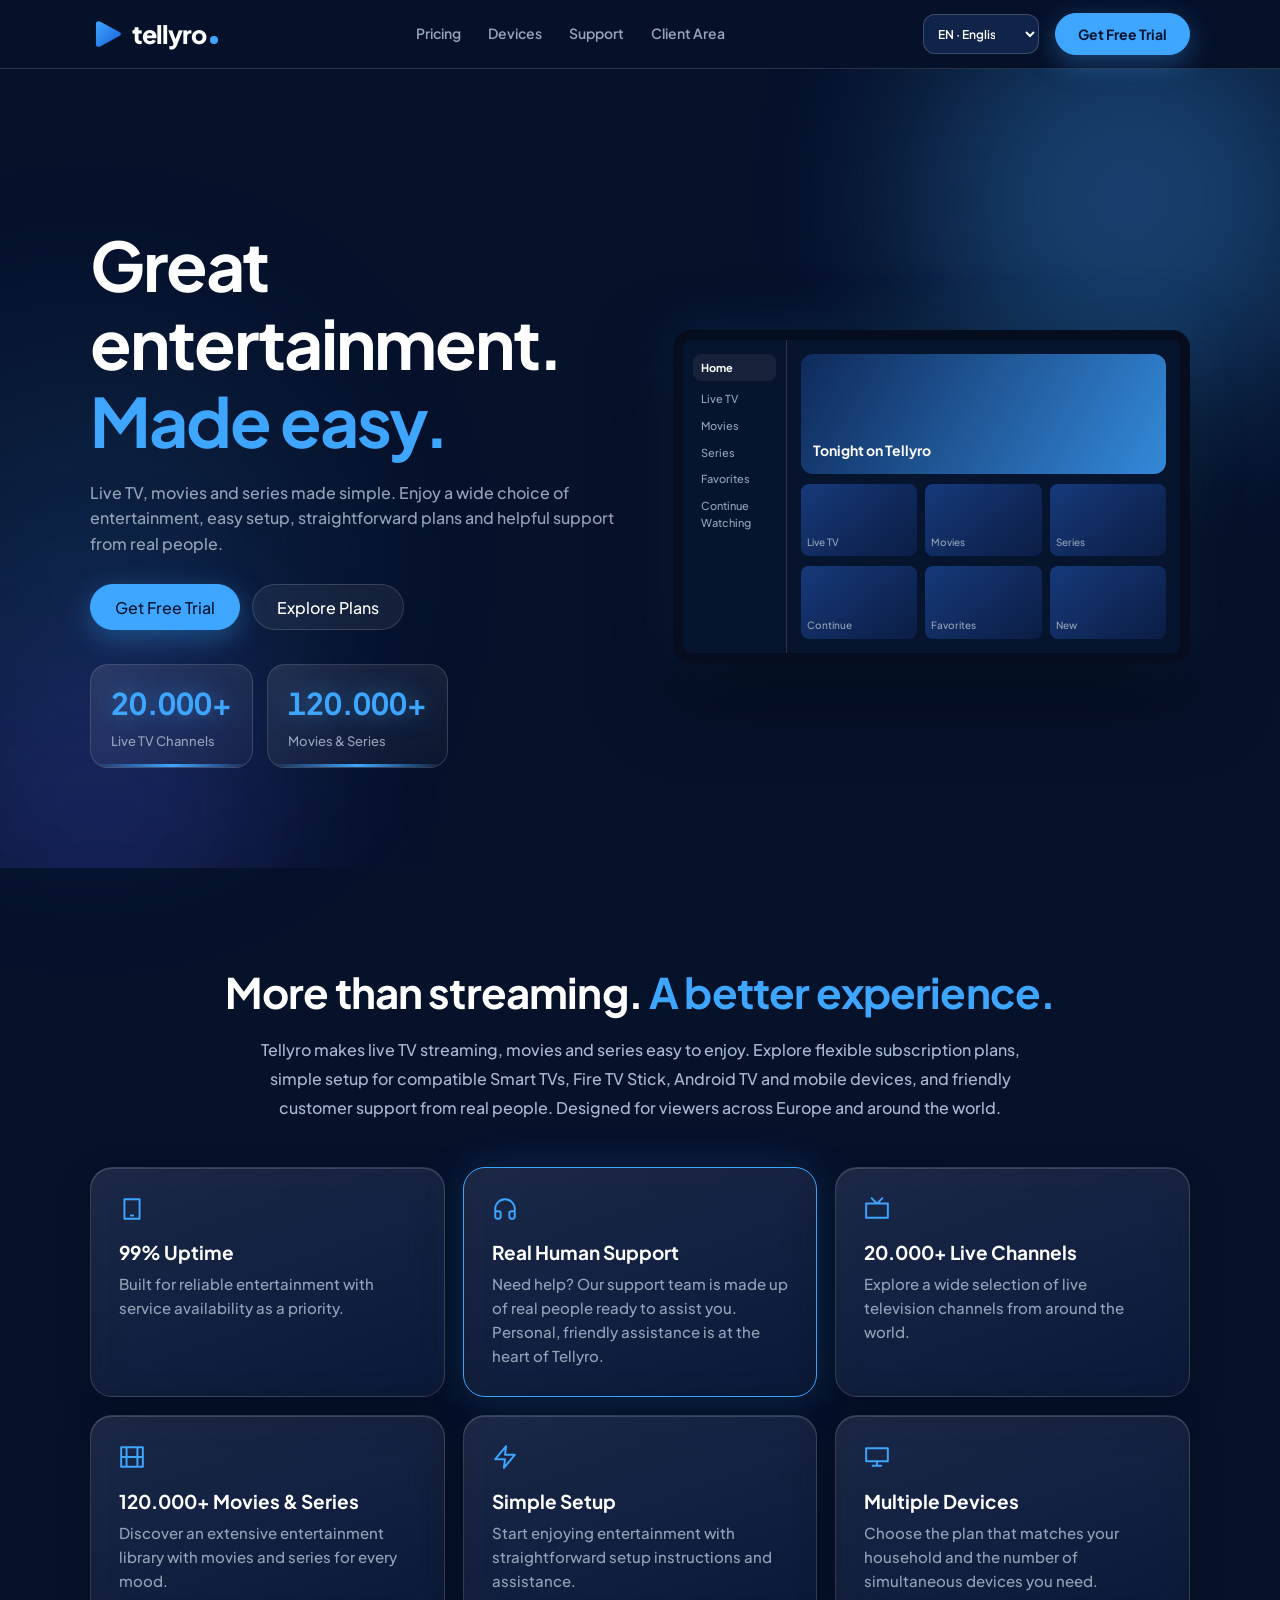
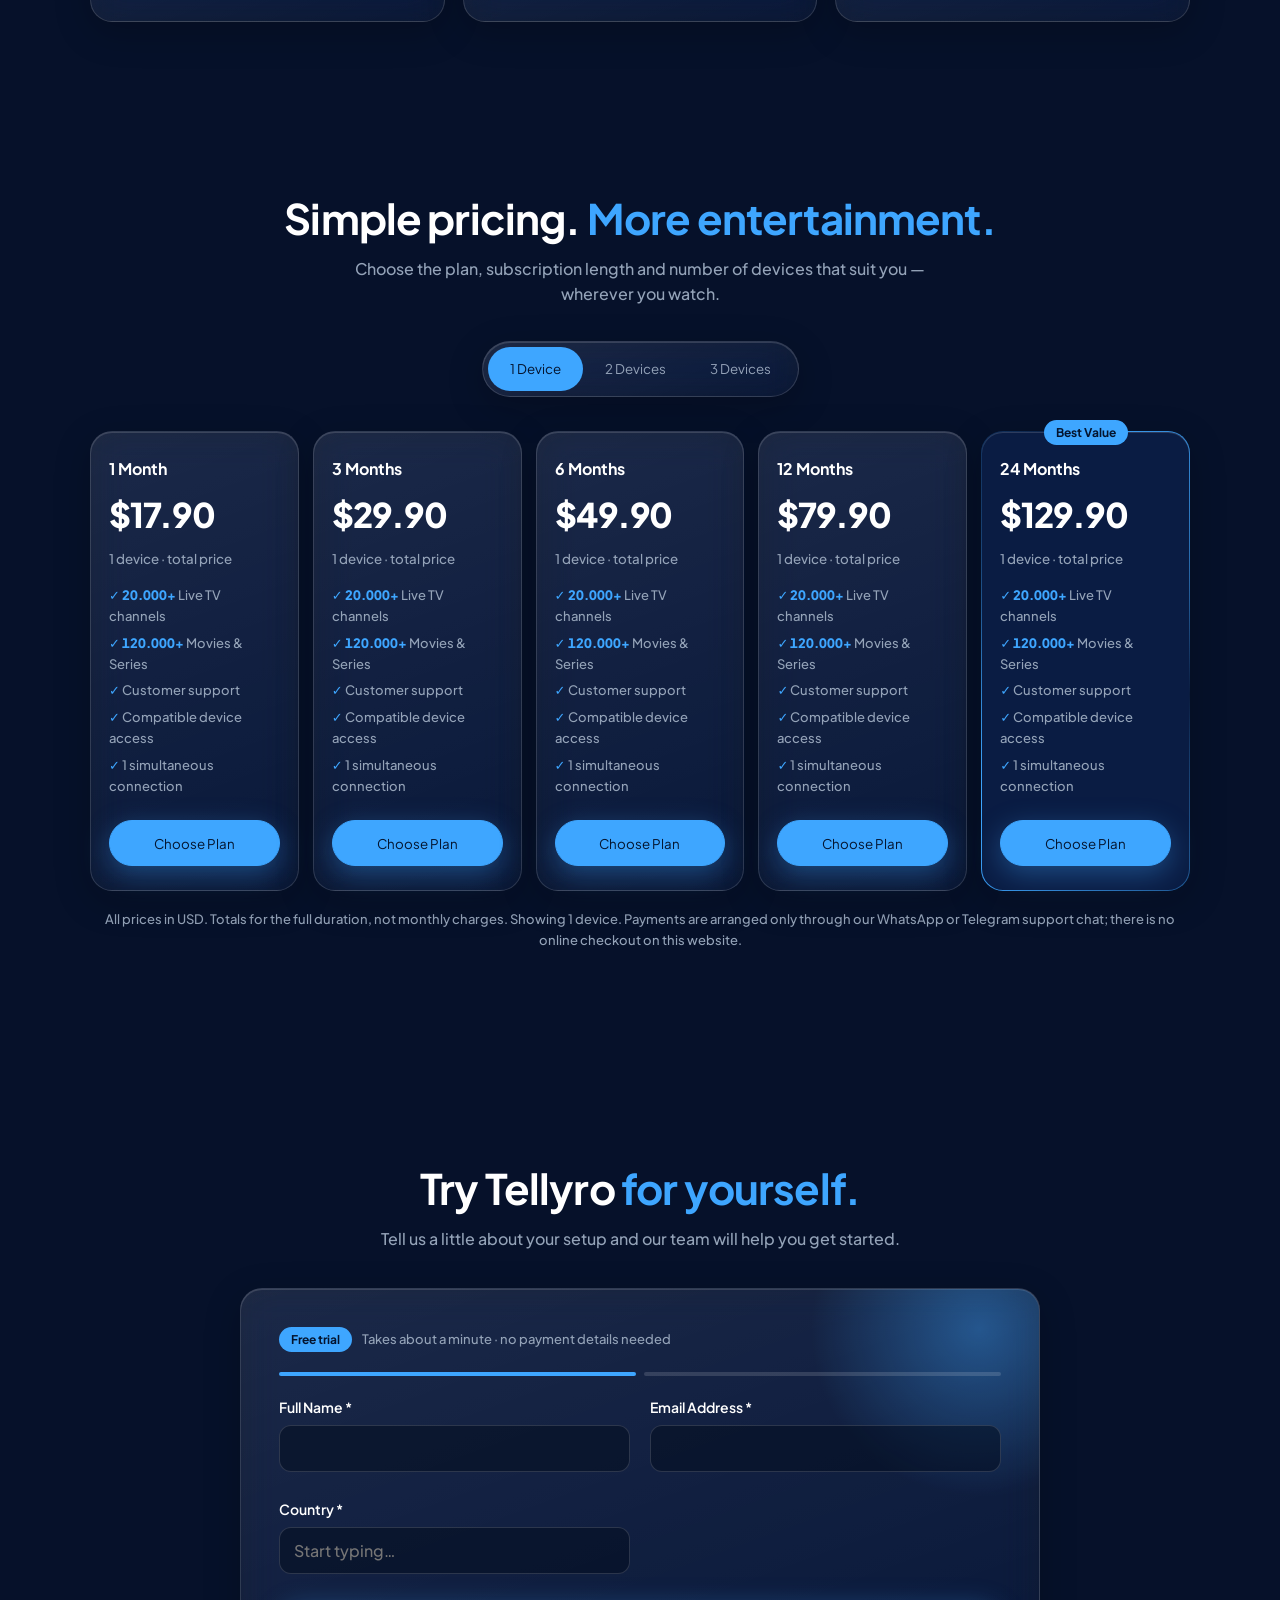
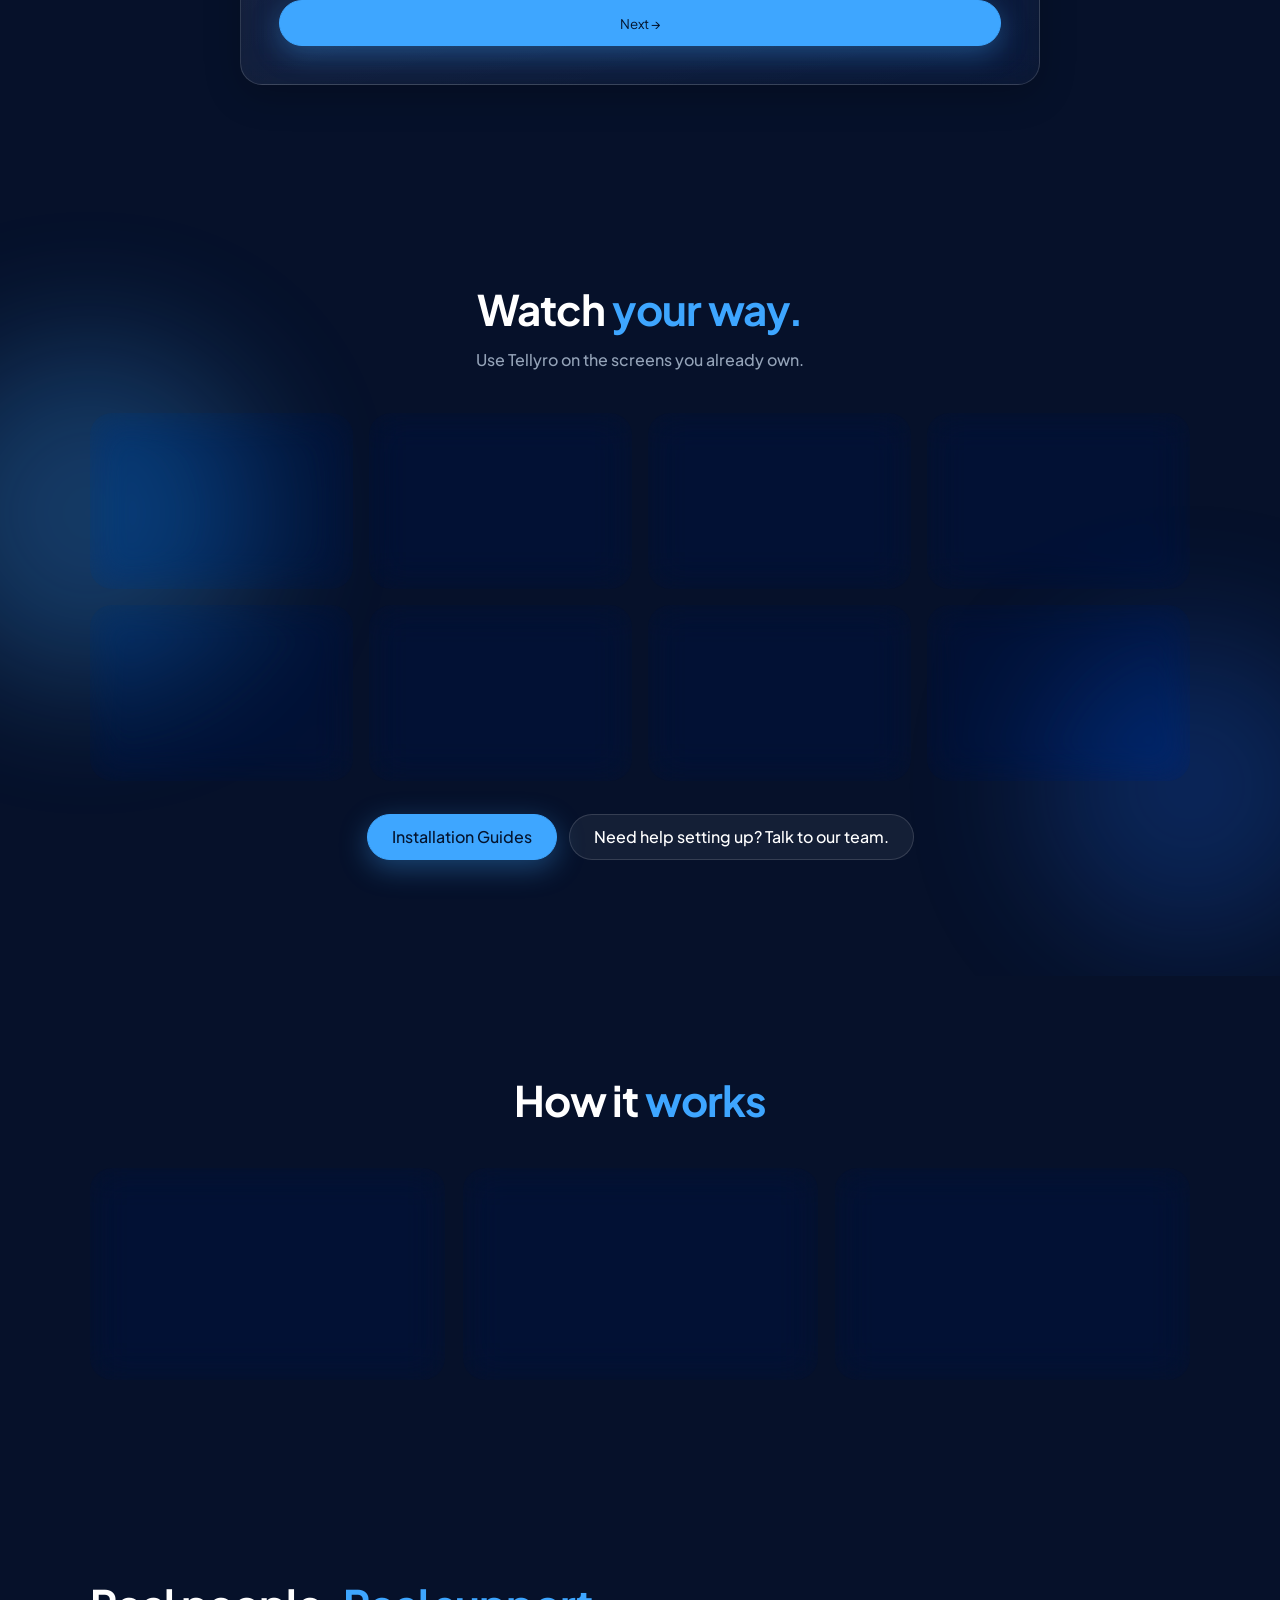
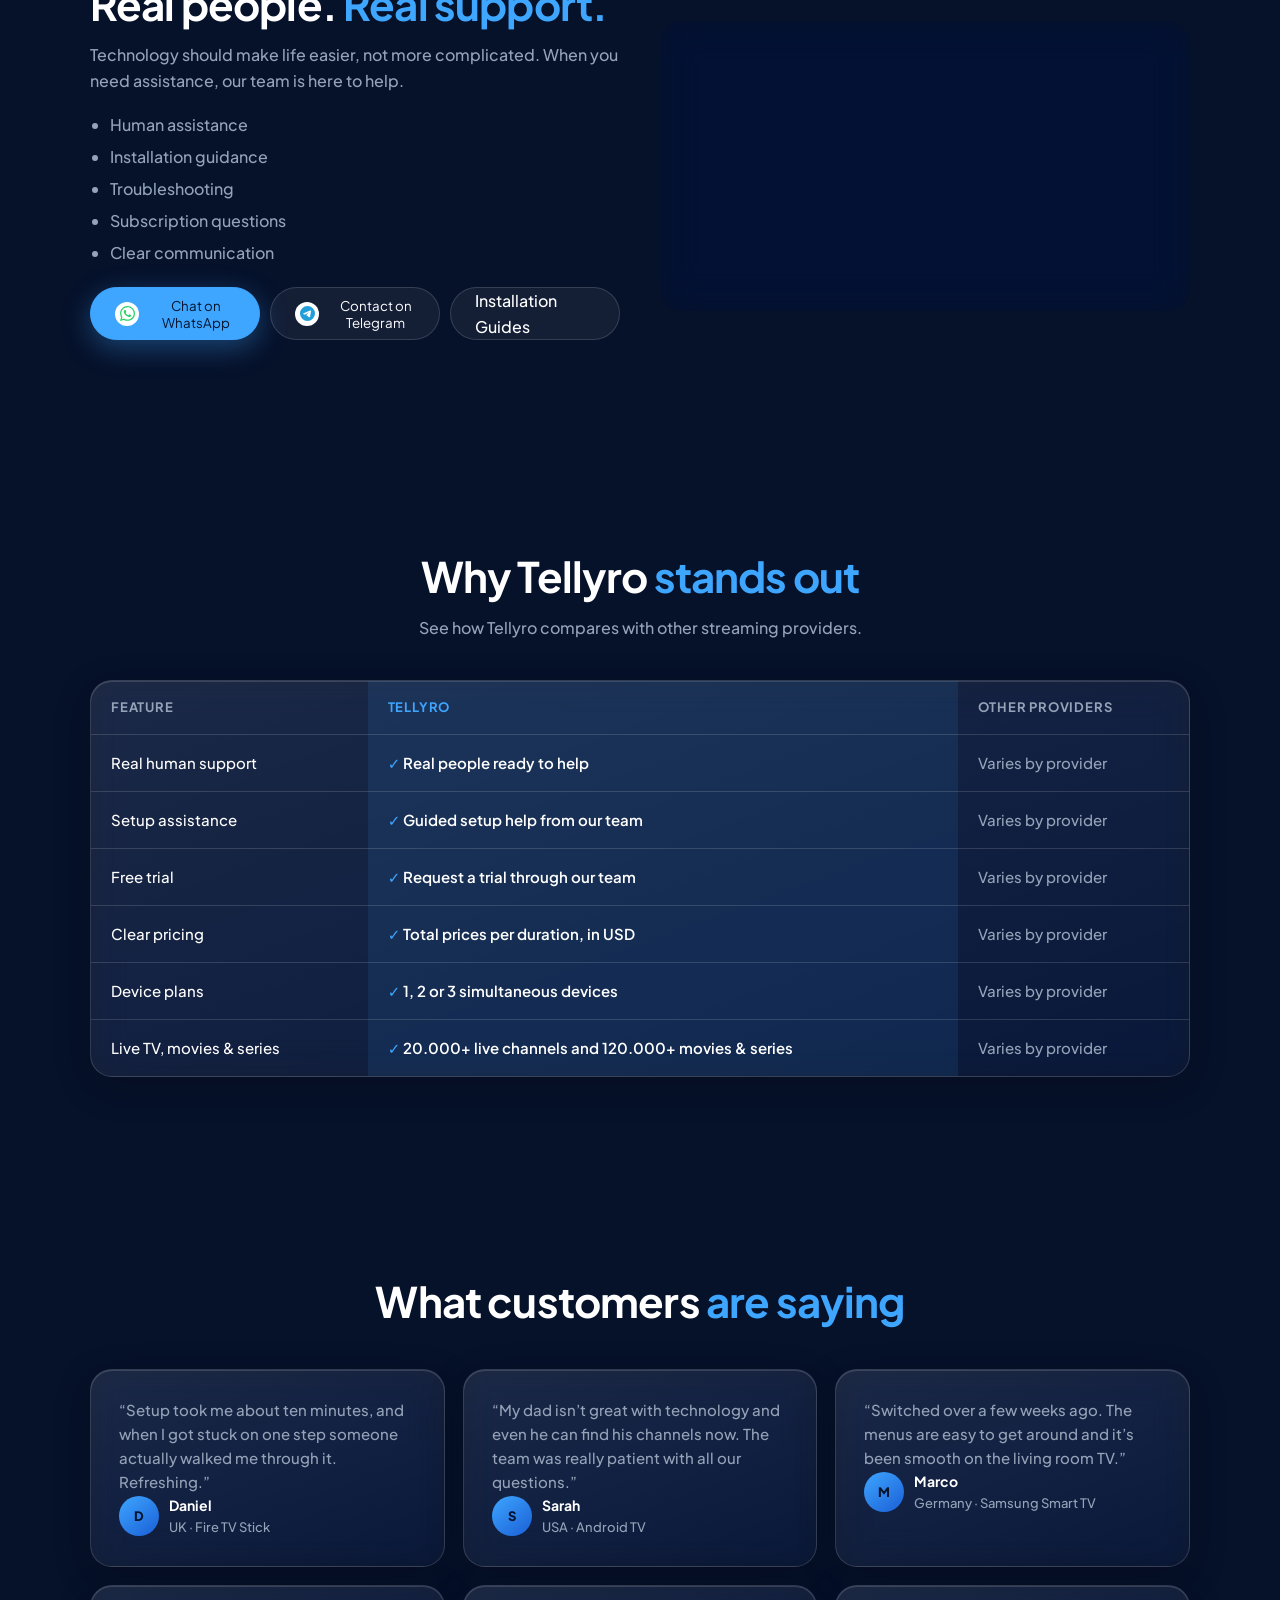
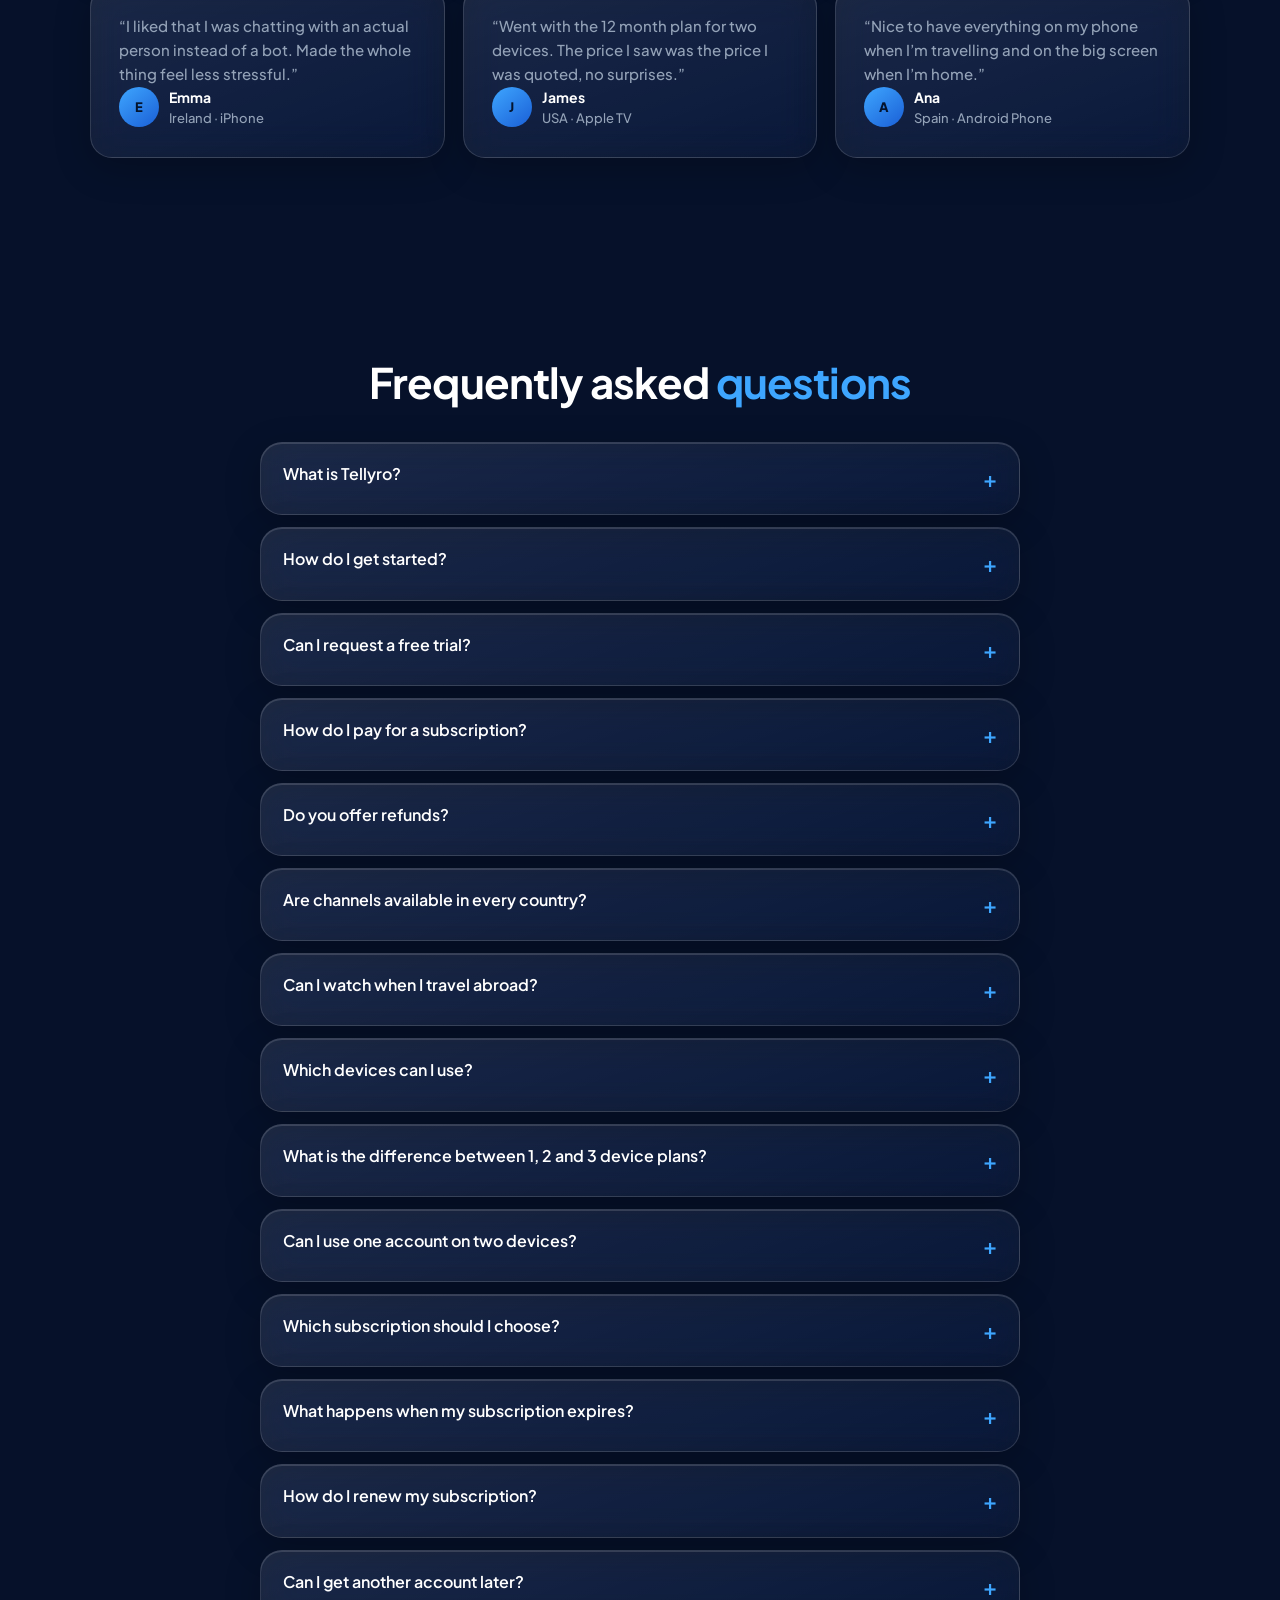
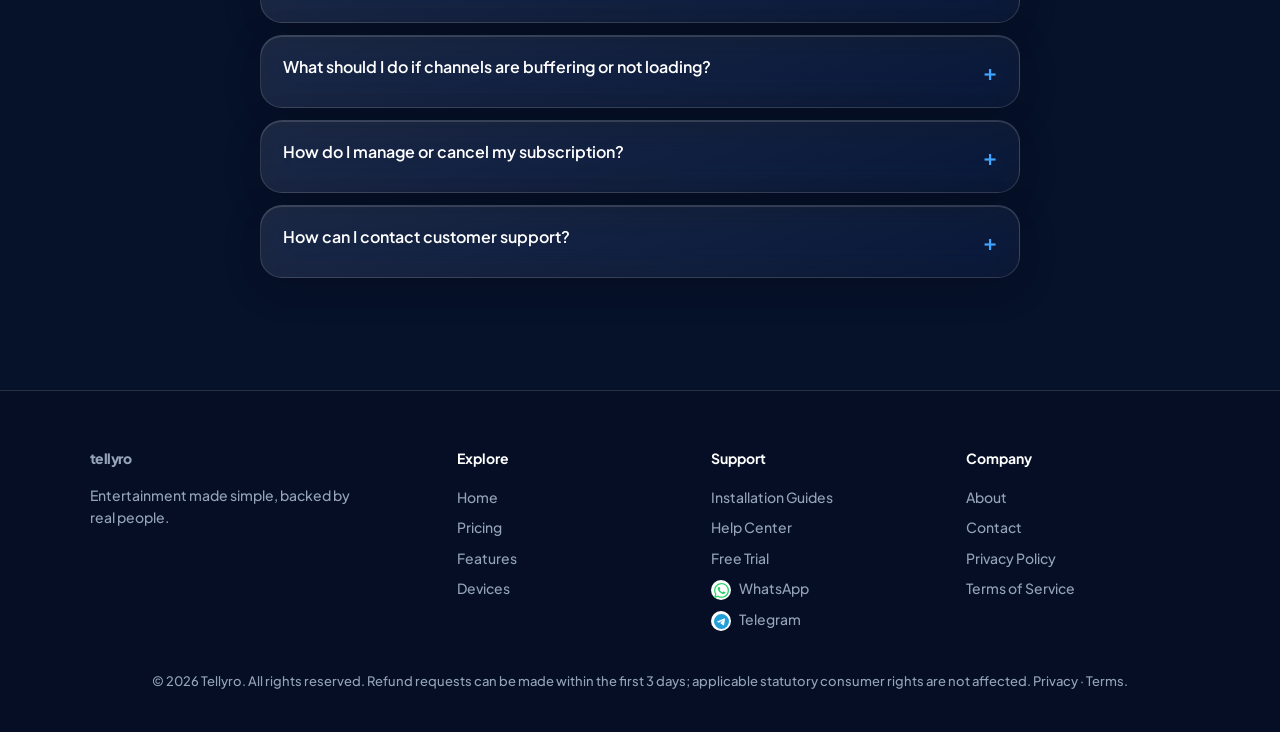
==== index.html @ c0cb8500 "Remove floating 'Need help?' widget Drops help-widget.js/css and their includes from index.html and " ====
<!DOCTYPE html>
<html lang="en">
<head>
<meta charset="utf-8">
<meta name="viewport" content="width=device-width, initial-scale=1, viewport-fit=cover">
<title>Tellyro | Live TV, Movies &amp; Series Made Easy</title>
<meta name="description" content="Discover live TV, movies and series with Tellyro. Easy setup, straightforward plans and friendly human support for viewers in Europe and around the world.">
<meta name="robots" content="index,follow,max-image-preview:large">
<meta name="theme-color" content="#06112A">
<link rel="canonical" href="https://tellyro.com/">
<link rel="alternate" hreflang="en" href="https://tellyro.com/">
<link rel="icon" href="/favicon.svg" type="image/svg+xml">
<meta property="og:type" content="website"><meta property="og:site_name" content="Tellyro"><meta property="og:url" content="https://tellyro.com/">
<meta property="og:title" content="Tellyro | TV made easy.">
<meta property="og:description" content="Discover live TV, movies and series with Tellyro. Easy setup, straightforward plans and friendly human support for viewers in Europe and around the world.">
<meta property="og:image" content="https://tellyro.com/og-image.png"><meta property="og:image:width" content="1200"><meta property="og:image:height" content="630">
<meta name="twitter:card" content="summary_large_image"><meta name="twitter:title" content="Tellyro | TV made easy."><meta name="twitter:description" content="Discover live TV, movies and series with Tellyro. Easy setup, straightforward plans and friendly human support for viewers in Europe and around the world."><meta name="twitter:image" content="https://tellyro.com/og-image.png">
<script type="application/ld+json">[{"@context": "https://schema.org", "@type": "Organization", "name": "Tellyro", "url": "https://tellyro.com/", "slogan": "TV made easy.", "logo": "https://tellyro.com/favicon.svg"}, {"@context": "https://schema.org", "@type": "WebSite", "name": "Tellyro", "url": "https://tellyro.com/", "inLanguage": "en"}, {"@context": "https://schema.org", "@type": "Product", "name": "Tellyro streaming subscription", "description": "Live TV, movies and series streaming with plans for 1, 2 or 3 simultaneous devices.", "brand": {"@type": "Brand", "name": "Tellyro"}, "offers": {"@type": "AggregateOffer", "priceCurrency": "USD", "lowPrice": "17.90", "highPrice": "299.90", "offerCount": 15, "url": "https://tellyro.com/#pricing"}}]</script>
<link rel="preconnect" href="https://fonts.googleapis.com">
<link rel="preconnect" href="https://fonts.gstatic.com" crossorigin>
<link href="https://fonts.googleapis.com/css2?family=Plus+Jakarta+Sans:wght@400;500;600;700;800&display=swap" rel="stylesheet">
<style>
:root{--bg:#06112A;--navy:#0F2A5B;--acc:#3EA6FF;--mut:#94A3B8;--w:#fff;--glass:rgba(255,255,255,.06);--line:rgba(255,255,255,.14);color-scheme:dark;box-sizing:border-box;padding-top:env(safe-area-inset-top,0px);padding-bottom:env(safe-area-inset-bottom,0px)}
*,*:before,*:after{box-sizing:inherit}html{scroll-behavior:smooth;scroll-padding-top:90px}
body{margin:0;background:radial-gradient(900px 500px at 80% -5%,#12346f 0,transparent 60%),var(--bg);color:var(--w);font:500 16px/1.6 'Plus Jakarta Sans',system-ui,sans-serif;overflow-x:hidden}
body:before{content:"";position:fixed;inset:0 0 auto;height:env(safe-area-inset-top,0px);background:var(--bg);z-index:60}
a{color:inherit;text-decoration:none}h1,h2,h3{margin:0;line-height:1.15;font-weight:700}
.wrap{max-width:1140px;margin:auto;padding:0 20px}section{padding:100px 0}
.glass{background:linear-gradient(160deg,rgba(255,255,255,.1),rgba(255,255,255,.03));border:1px solid var(--line);border-radius:22px;box-shadow:0 10px 36px rgba(0,0,0,.22),inset 0 1px 0 rgba(255,255,255,.14);backdrop-filter:blur(18px) saturate(140%);-webkit-backdrop-filter:blur(18px) saturate(140%)}
body:after{content:"";position:fixed;width:420px;height:420px;border-radius:50%;background:#3EA6FF;filter:blur(120px);opacity:.14;left:-120px;top:40%;z-index:-1;pointer-events:none}
.dsec{position:relative;overflow:hidden}.dsec .wrap{position:relative;z-index:1}
.orb{position:absolute;border-radius:50%;filter:blur(70px);opacity:.28;animation:drift 14s ease-in-out infinite alternate}.o1{width:340px;height:340px;background:#3EA6FF;left:-80px;top:20%}.o2{width:300px;height:300px;background:#1a5fd6;right:-60px;bottom:5%;animation-delay:-6s}
@keyframes drift{to{transform:translate(60px,-40px) scale(1.15)}}@keyframes flt{50%{transform:translateY(-8px)}}@keyframes rip{0%{transform:scale(.9);opacity:.7}100%{transform:scale(1.7);opacity:0}}
.dv{padding:26px 18px;text-align:center;transition:border-color .25s,box-shadow .25s}.dv:hover{border-color:var(--acc);box-shadow:0 18px 50px rgba(62,166,255,.3),inset 0 1px 0 rgba(255,255,255,.3)}
.dv h3{font-size:17px;margin:16px 0 6px}.dv p{margin:0;color:var(--mut);font-size:13px}
.dvi{position:relative;width:60px;height:60px;margin:auto;display:grid;place-items:center;border-radius:18px;background:rgba(62,166,255,.16);border:1px solid rgba(62,166,255,.4)}.dvi:before{content:"";position:absolute;inset:0;border-radius:18px;border:1px solid var(--acc);animation:rip 2.8s ease-out infinite;animation-delay:var(--d)}
.dvi svg{width:28px;height:28px;stroke:var(--acc);fill:none;stroke-width:1.8;stroke-linecap:round;stroke-linejoin:round}
.btn{display:inline-flex;align-items:center;justify-content:center;gap:8px;min-height:46px;padding:0 24px;border-radius:999px;border:1px solid var(--line);background:var(--glass);color:#fff;font:600 15px inherit;font-family:inherit;cursor:pointer;transition:transform .2s,box-shadow .2s,background .2s}
.btn:hover{transform:translateY(-2px)}.btn.p{background:var(--acc);border-color:var(--acc);color:#04142e;box-shadow:0 8px 28px rgba(62,166,255,.35)}
.btn[disabled]{opacity:.5;cursor:not-allowed;transform:none}
:focus-visible{outline:2px solid var(--acc);outline-offset:3px}
header{position:sticky;top:env(safe-area-inset-top,0px);z-index:50;background:rgba(6,17,42,.78);backdrop-filter:blur(16px);-webkit-backdrop-filter:blur(16px);border-bottom:1px solid var(--line)}
.nav{display:flex;align-items:center;justify-content:space-between;height:68px;gap:16px}
.logo{display:flex;align-items:center;gap:8px;font-weight:800;font-size:25px;letter-spacing:-.04em}.logo i{width:8px;height:8px;border-radius:50%;background:var(--acc);margin:12px 0 0 -4px}
.links{display:flex;gap:26px;color:var(--mut);font-size:14px}.links a:hover{color:#fff}.cta{display:flex;gap:10px}.cta .btn{min-height:40px;padding:0 18px;font-size:14px}
#burger{display:none;background:none;border:1px solid var(--line);color:#fff;border-radius:12px;width:44px;height:44px;font-size:20px}
#panel{position:fixed;top:0;right:0;bottom:0;width:min(320px,86vw);background:var(--navy);z-index:70;padding:90px 28px;display:flex;flex-direction:column;gap:20px;transform:translateX(100%);transition:transform .3s;font-size:18px;visibility:hidden}
#panel.open{transform:none;visibility:visible}
h1{font-size:clamp(38px,6vw,68px);letter-spacing:-.03em}h1 em,h2 em{font-style:normal;color:var(--acc)}
h2{font-size:clamp(28px,4vw,42px);letter-spacing:-.02em}.sub{color:var(--mut);max-width:620px}.c{text-align:center}.c .sub{margin:14px auto 0}
.hero{display:grid;grid-template-columns:1.05fr 1fr;gap:40px;align-items:center;padding-top:56px}
.stats{display:flex;gap:14px;margin-top:34px;flex-wrap:wrap}.stats>div{padding:14px 20px;border-radius:18px;background:linear-gradient(160deg,rgba(255,255,255,.1),rgba(255,255,255,.03));border:1px solid var(--line);position:relative;overflow:hidden;backdrop-filter:blur(14px);-webkit-backdrop-filter:blur(14px)}.stats>div:after{content:"";position:absolute;left:0;bottom:0;height:3px;width:100%;background:linear-gradient(90deg,transparent,var(--acc),transparent);animation:sh 2.6s ease-in-out infinite}@keyframes sh{0%{transform:translateX(-100%)}100%{transform:translateX(100%)}}.stats b{font-variant-numeric:tabular-nums;text-shadow:0 0 24px rgba(62,166,255,.5)}
.cmp{margin-top:40px;overflow-x:auto}.cmp table{width:100%;border-collapse:collapse;min-width:540px}.cmp th,.cmp td{padding:16px 20px;text-align:left;border-bottom:1px solid var(--line);font-size:15px}.cmp th{font-size:13px;color:var(--mut);text-transform:uppercase;letter-spacing:.06em}.cmp th.us{color:var(--acc)}.cmp .us{background:rgba(62,166,255,.1)}.cmp td.us{font-weight:600}.cmp td.us:before{content:"✓  ";color:var(--acc)}.cmp td:last-child{color:var(--mut)}.cmp tr:last-child td{border-bottom:0}.cmp tbody tr:hover td{background:rgba(255,255,255,.04)}.stats b{display:block;font-size:30px;color:var(--acc)}.stats span{color:var(--mut);font-size:13px}
.tv{border:10px solid #050d1f;border-radius:18px;background:#07142e;box-shadow:0 30px 80px rgba(0,0,0,.5),0 0 60px rgba(62,166,255,.15);overflow:hidden;display:grid;grid-template-columns:104px 1fr;min-height:300px}
.tv aside{padding:14px 10px;font-size:11px;color:var(--mut);display:flex;flex-direction:column;gap:9px;border-right:1px solid var(--line)}.tv aside b{color:#fff;background:var(--glass);padding:5px 8px;border-radius:8px}.tv aside span{padding:0 8px}
.scr{padding:14px;display:grid;gap:10px;align-content:start}.ban{height:120px;border-radius:12px;background:linear-gradient(120deg,#0F2A5B,#3EA6FF 130%);display:flex;align-items:end;padding:12px;font-weight:700;font-size:14px}
.row{display:grid;grid-template-columns:repeat(3,1fr);gap:8px}.row div{aspect-ratio:16/10;border-radius:8px;background:linear-gradient(140deg,#16397a,#0b1d44);font-size:10px;color:var(--mut);padding:6px;display:flex;align-items:end}
.grid{display:grid;grid-template-columns:repeat(3,1fr);gap:18px;margin-top:44px}.card{padding:28px;transition:transform .25s,border-color .25s}.card:hover{transform:translateY(-2px);border-color:rgba(62,166,255,.6)}
.card svg{width:26px;height:26px;stroke:var(--acc);fill:none;stroke-width:1.8;stroke-linecap:round;stroke-linejoin:round;margin-bottom:14px}.card h3{font-size:19px;margin-bottom:8px}.card p{margin:0;color:var(--mut);font-size:15px}
.card.hl{border-color:var(--acc);box-shadow:0 0 40px rgba(62,166,255,.15)}
.seg{display:flex;width:max-content;max-width:100%;margin:34px auto;padding:5px;border-radius:999px}.seg button{border:0;background:none;color:var(--mut);padding:11px 22px;border-radius:999px;font:600 15px inherit;font-family:inherit;cursor:pointer;min-height:44px}.seg button[aria-pressed=true]{background:var(--acc);color:#04142e}
#plans{display:grid;grid-template-columns:repeat(5,1fr);gap:14px;transition:opacity .2s}#plans.f{opacity:0}
.plan{padding:24px 18px;display:flex;flex-direction:column;gap:6px;position:relative;min-height:320px}.plan .d{font-weight:700}.plan .pr{font-size:34px;font-weight:800;letter-spacing:-.03em}.plan small{color:var(--mut)}
.plan ul{list-style:none;margin:10px 0 18px;padding:0;color:var(--mut);font-size:13px;flex:1;display:grid;gap:6px}.plan li:before{content:"✓ ";color:var(--acc)}
.tag{position:absolute;top:-12px;left:50%;transform:translateX(-50%);background:var(--acc);color:#04142e;font-size:12px;font-weight:700;padding:3px 12px;border-radius:999px;white-space:nowrap}
.note{color:var(--mut);font-size:13px;text-align:center;margin-top:18px}
[hidden]{display:none!important}.full{grid-column:1/-1}form{position:relative;overflow:hidden;padding:38px;max-width:800px;margin:36px auto 0;border-radius:28px;background:linear-gradient(160deg,rgba(62,166,255,.16),rgba(255,255,255,.04));box-shadow:0 30px 80px rgba(0,0,0,.35)}form>*{position:relative}.tglow{position:absolute;width:340px;height:340px;right:-110px;top:-130px;background:radial-gradient(circle,rgba(62,166,255,.4),transparent 70%);pointer-events:none}.fgrid{display:grid;grid-template-columns:1fr 1fr;gap:20px}.prog{grid-column:1/-1;display:flex;gap:8px}.prog i{flex:1;height:4px;border-radius:4px;background:rgba(255,255,255,.14);transition:.3s}.prog i.on{background:var(--acc)}.step{grid-column:1/-1}.thead{display:flex;align-items:center;gap:10px;font-size:13px;color:var(--mut)}.thead b{background:var(--acc);color:#04142e;padding:3px 12px;border-radius:999px;font-size:12px}input:focus,select:focus,textarea:focus{border-color:var(--acc);box-shadow:0 0 0 3px rgba(62,166,255,.22);outline:0}.chk label:has(input:checked){background:rgba(62,166,255,.22);border-color:var(--acc)}#res h3{font-size:26px;margin-bottom:6px}#res .btn.back{margin-top:16px}#res{animation:pop .3s}.quote{font-size:15px;color:#dbe7fb;margin:0 0 18px}.who{display:flex;align-items:center;gap:10px;font-size:13px;color:var(--mut)}.who b{display:block;color:#fff;font-size:14px}.av{width:40px;height:40px;border-radius:50%;background:linear-gradient(140deg,var(--acc),#1a5fd6);display:grid;place-items:center;color:#04142e;font-weight:800}.fld{display:grid;gap:6px}.fld.full{grid-column:1/-1}
label,legend{font-size:14px;font-weight:600}input,select,textarea{width:100%;min-height:46px;padding:10px 14px;border-radius:12px;border:1px solid var(--line);background:rgba(5,13,31,.55);color:#fff;font:inherit}
.err{color:#ffb4b4;font-size:13px;min-height:0}fieldset{border:0;padding:0;margin:0}.chk{display:flex;gap:10px;flex-wrap:wrap;margin-top:6px}.chk label{display:flex;align-items:center;gap:8px;border:1px solid var(--line);border-radius:999px;padding:8px 14px;font-weight:500;cursor:pointer}.chk input{width:auto;min-height:0}
.dev{display:grid;grid-template-columns:repeat(4,1fr);gap:16px;margin-top:40px}.steps{counter-reset:s}.steps .card:before{counter-increment:s;content:counter(s);display:grid;place-items:center;width:38px;height:38px;border-radius:50%;background:var(--acc);color:#04142e;font-weight:800;margin-bottom:14px}
.sup{display:grid;grid-template-columns:1fr 1fr;gap:40px;align-items:center}.chat{padding:22px;display:grid;gap:12px}.b{padding:12px 16px;border-radius:16px;max-width:85%;font-size:14px}.b.u{background:rgba(255,255,255,.1);border-bottom-left-radius:4px}.b.s{background:var(--acc);color:#04142e;margin-left:auto;border-bottom-right-radius:4px;font-weight:600}
.sup ul{color:var(--mut);padding-left:20px;line-height:2}
details{padding:0 22px;margin-bottom:12px}summary{padding:18px 0;font-weight:600;cursor:pointer;list-style:none;display:flex;justify-content:space-between;gap:12px}summary:after{content:"+";color:var(--acc);font-size:22px}details[open] summary:after{content:"–"}details p{color:var(--mut);margin:0 0 18px}
footer{border-top:1px solid var(--line);padding:56px 0 40px;background:rgba(5,13,31,.5)}.fg{display:grid;grid-template-columns:1.5fr 1fr 1fr 1fr;gap:30px}.fg h4{margin:0 0 12px;font-size:14px}.fg a{display:block;color:var(--mut);font-size:14px;padding:4px 0}.fg a:hover{color:#fff}.fg p{color:var(--mut);font-size:14px;max-width:260px}
.bot{margin-top:36px;color:var(--mut);font-size:13px;text-align:center}
#mod{position:fixed;inset:0;z-index:80;background:rgba(3,10,26,.7);backdrop-filter:blur(6px);display:none;align-items:center;justify-content:center;padding:20px}#mod.open{display:flex}
.box{background:#0a1838;border:1px solid var(--line);border-radius:24px;padding:28px;width:min(560px,100%);max-height:90vh;overflow:auto;animation:pop .25s}.box h3{font-size:24px;margin-bottom:12px}.box pre{white-space:pre-wrap;word-break:break-word;font:inherit;font-size:14px;background:rgba(0,0,0,.3);border:1px solid var(--line);border-radius:14px;padding:16px;user-select:text;margin:0 0 16px;max-height:260px;overflow:auto}
.acts{display:flex;gap:10px;flex-wrap:wrap}.acts .btn{flex:1 1 150px}.hint{color:var(--mut);font-size:13px;margin:12px 0 0}
@keyframes pop{from{opacity:0;transform:translateY(12px) scale(.98)}}
.rv{opacity:0;transform:translateY(18px);transition:opacity .6s,transform .6s}.rv.in{opacity:1;transform:none}
@media(max-width:960px){.links,.cta .btn:not(.p){display:none}#burger{display:block}.hero,.sup{grid-template-columns:1fr}.grid{grid-template-columns:1fr 1fr}#plans{grid-template-columns:1fr 1fr}.dev{grid-template-columns:1fr 1fr}.fg{grid-template-columns:1fr 1fr}}
@media(max-width:600px){section{padding:56px 0}.grid,#plans,.fg{grid-template-columns:1fr}form{padding:24px}.fgrid{grid-template-columns:1fr}input,select,textarea{font-size:16px;min-height:52px}.chk label{padding:12px 16px;min-height:46px}.thead{font-size:12px}.btn{min-height:52px}
.cmp{overflow:visible}.cmp table{min-width:0}.cmp thead{display:none}.cmp tr,.cmp td{display:block}.cmp tr{padding:16px 18px;border-bottom:1px solid var(--line)}.cmp tr:last-child{border-bottom:0}.cmp td{border:0;padding:4px 0}.cmp td:first-child{font-weight:700;font-size:16px;margin-bottom:6px}.cmp td:nth-child(2),.cmp td:nth-child(3){background:none;padding:6px 0}.cmp td.us:nth-child(2):before{content:"Tellyro";display:block;font-size:11px;letter-spacing:.08em;text-transform:uppercase;color:var(--acc);font-weight:700}.cmp td:nth-child(3):before{content:"Other providers";display:block;font-size:11px;letter-spacing:.08em;text-transform:uppercase;color:var(--mut);font-weight:700}.cta{display:none}.seg button{padding:11px 14px}.tv{grid-template-columns:78px 1fr}.plan{min-height:0}
}
@media(prefers-reduced-motion:reduce){*{animation:none!important;transition:none!important;scroll-behavior:auto!important}.rv{opacity:1;transform:none}}
.bi{display:inline-grid;place-items:center;width:24px;height:24px;border-radius:50%;background:#fff;margin-right:9px;flex:none;vertical-align:middle}.bi svg{width:15px;height:15px}.fg a .bi{width:20px;height:20px;margin-right:8px}

/* Language switcher and clean, inclusive navigation */
/* Compact navigation: prioritize the four essential destinations plus one CTA. */
.nav .links{flex:1;justify-content:center;align-items:center;gap:clamp(16px,2.1vw,34px);min-width:0}
.nav .links a{white-space:nowrap;line-height:1.25;font-size:14px;font-weight:600;transition:color .2s}
.nav .links a:hover,.nav .links a:focus-visible{color:#fff}
.nav .language-control{margin-left:0}
.nav .cta{flex:0 0 auto}
.nav .cta .btn{white-space:nowrap;min-height:42px;padding:0 22px;font-weight:700}
@media(min-width:961px) and (max-width:1250px){.nav .links{gap:18px}.nav .links a{font-size:13px}}
@media(max-width:960px){.nav .language-control{margin-left:auto}}
@media(max-width:600px){.nav .cta{display:none}}

.sr-only{position:absolute;width:1px;height:1px;overflow:hidden;clip:rect(0,0,0,0);white-space:nowrap}
.language-control{margin-left:auto;flex:0 0 auto}
.language-control select{width:auto;max-width:116px;min-height:40px;padding:8px 27px 8px 10px;border:1px solid rgba(255,255,255,.19);border-radius:12px;background:#102348;color:#fff;font:600 12px/1.2 'Plus Jakarta Sans',system-ui,sans-serif;cursor:pointer}
.language-control select:focus-visible{outline:2px solid var(--acc);outline-offset:2px}


@media(max-width:530px){.nav{gap:10px}.logo{font-size:22px}.language-control select{max-width:104px}}

/* SEO copy sits directly under the feature heading — regular text, no card or glass effect. */
#why{padding-bottom:72px}
.c .why-seo{max-width:800px;margin:20px auto 0;color:#a9b9d2;font-size:16px;font-weight:500;line-height:1.8;text-wrap:pretty}
@media(max-width:600px){#why{padding-bottom:56px}.c .why-seo{font-size:15px;line-height:1.8}}

/* Phone hero metrics: always a compact, equal-width horizontal pair. */
@media(max-width:600px){
  .hero .stats{display:grid;grid-template-columns:repeat(2,minmax(0,1fr));gap:10px;align-items:stretch;margin-top:28px}
  .hero .stats>div{min-width:0;padding:13px 12px;border-radius:16px}
  .hero .stats b{font-size:clamp(19px,5.5vw,26px);letter-spacing:-.045em;white-space:nowrap;line-height:1.25}
  .hero .stats span{display:block;margin-top:6px;font-size:clamp(10px,2.8vw,12px);line-height:1.45}
}
/* Counts inside pricing features */
.plan li strong{color:var(--acc);font-weight:800;font-variant-numeric:tabular-nums}
</style>
<style id="fx">
@property --a{syntax:"<angle>";initial-value:0deg;inherits:false}
@media (prefers-reduced-motion:no-preference){
#prog{position:fixed;top:env(safe-area-inset-top,0px);left:0;height:3px;width:100%;transform-origin:0 50%;transform:scaleX(0);background:linear-gradient(90deg,#3EA6FF,#9bd4ff);z-index:65;pointer-events:none}
#home{position:relative;overflow:hidden}#home .wrap{position:relative;z-index:1}
.aur{position:absolute;border-radius:50%;filter:blur(90px);pointer-events:none;z-index:0}.a1{width:420px;height:420px;background:#3EA6FF;opacity:.32;top:-80px;right:-60px;animation:ad 16s ease-in-out infinite alternate}.a2{width:360px;height:360px;background:#5b5bff;opacity:.2;bottom:-120px;left:-80px;animation:ad 20s ease-in-out infinite alternate-reverse}
@keyframes ad{to{transform:translate(70px,50px) scale(1.2)}}
.w-i{display:inline-block;opacity:0;transform:translateY(.6em);animation:wi .8s cubic-bezier(.2,.7,.2,1) forwards;animation-delay:calc(var(--i)*70ms)}@keyframes wi{to{opacity:1;transform:none}}
.tv{position:relative;animation:fl 7s ease-in-out infinite;transition:transform .15s}@keyframes fl{50%{translate:0 -10px}}
.tv:after{content:"";position:absolute;inset:0;pointer-events:none;background:linear-gradient(115deg,transparent 40%,rgba(255,255,255,.12) 50%,transparent 60%);transform:translateX(-120%);animation:sw 6s ease-in-out infinite}@keyframes sw{60%,100%{transform:translateX(120%)}}
.fxs{position:relative}.fxs:after{content:"";position:absolute;inset:0;border-radius:inherit;pointer-events:none;background:radial-gradient(260px circle at var(--mx,50%) var(--my,50%),rgba(62,166,255,.2),transparent 60%);opacity:0;transition:opacity .3s}.fxs:hover:after{opacity:1}
.plan.hl{border-color:transparent;background:linear-gradient(#0a1c43,#0a1c43) padding-box,conic-gradient(from var(--a),#3EA6FF,#0A1B3D 30%,#3EA6FF 60%,#0A1B3D) border-box;animation:rot 6s linear infinite}@keyframes rot{to{--a:360deg}}
.btn.p{position:relative;overflow:hidden}.btn.p:after{content:"";position:absolute;top:0;bottom:0;width:40%;left:-60%;background:linear-gradient(100deg,transparent,rgba(255,255,255,.45),transparent);transform:skewX(-20deg);transition:left .6s}.btn.p:hover:after{left:130%}
}
</style>
</head>
<body>
<script>
/* ============ CENTRAL CONFIG — edit before launch ============ */
const CFG={
 whatsapp:"https://wa.me/message/KH6DHKLQHRNPO1", // WhatsApp message link (can’t prefill text, so the message is copied first)
 telegram:"https://t.me/tellyrosupport",
 promo:{on:true,pct:10,delay:6000}, // new-customer welcome popup
 /* Comparison table — competitor column is deliberately neutral. Only add specific competitor claims you can prove. */
 compare:[["Real human support","Real people ready to help","Varies by provider"],["Setup assistance","Guided setup help from our team","Varies by provider"],["Free trial","Request a trial through our team","Varies by provider"],["Clear pricing","Total prices per duration, in USD","Varies by provider"],["Device plans","1, 2 or 3 simultaneous devices","Varies by provider"],["Live TV, movies & series","20.000+ live channels and 120.000+ movies & series","Varies by provider"]],
 /* SAMPLE TEXT — replace with genuine customer reviews (with permission) before launch */
 reviews:[["Daniel","UK · Fire TV Stick","Setup took me about ten minutes, and when I got stuck on one step someone actually walked me through it. Refreshing."],["Sarah","USA · Android TV","My dad isn’t great with technology and even he can find his channels now. The team was really patient with all our questions."],["Marco","Germany · Samsung Smart TV","Switched over a few weeks ago. The menus are easy to get around and it’s been smooth on the living room TV."],["Emma","Ireland · iPhone","I liked that I was chatting with an actual person instead of a bot. Made the whole thing feel less stressful."],["James","USA · Apple TV","Went with the 12 month plan for two devices. The price I saw was the price I was quoted, no surprises."],["Ana","Spain · Android Phone","Nice to have everything on my phone when I’m travelling and on the big screen when I’m home."]],
 email:"",               // official support email
 claims:{channels:"20.000+",library:"120.000+",uptime:"99%"}, // owner-supplied: VERIFY before publishing
 devices:[["Smart TVs","Samsung, LG and other smart TVs.","t"],["Fire TV","Fire TV Stick and Fire TV devices.","s"],["Android TV / Google TV","Built-in Android and Google TV.","t"],["Android Boxes","Streaming boxes running Android.","b"],["Smartphones","iPhone and Android phones.","p"],["Tablets","iPad and Android tablets.","a"],["Windows & Mac","Laptops and desktop computers.","l"],["Apple TV","Apple TV set-top boxes.","m"]], // [name, description, icon] — confirm real app support
 prices:{1:{1:17.90,3:29.90,6:49.90,12:79.90,24:129.90},2:{1:34.90,3:55.90,6:79.90,12:129.90,24:229.90},3:{1:49.90,3:79.90,6:109.90,12:179.90,24:299.90}}
};
</script>
<header><div class="wrap nav">
<a class="logo" href="#home" aria-label="Tellyro home"><svg width="34" height="34" viewBox="0 0 40 40" aria-hidden="true"><defs><linearGradient id="g" x1="0" y1="0" x2="1" y2="1"><stop stop-color="#3EA6FF"/><stop offset="1" stop-color="#1a5fd6"/></linearGradient></defs><path d="M10 5q-3 0-3 3v24q0 3 3 3 1 0 3-1l22-12q3-2 0-4L13 6q-2-1-3-1z" fill="url(#g)"/></svg>tellyro<i></i></a>
<nav class="links" aria-label="Main"><a href="#pricing">Pricing</a><a href="#devices">Devices</a><a href="#support">Support</a><a href="client.html">Client Area</a></nav>
<div class="language-control"><label for="site-lang" class="sr-only">Website language</label><select id="site-lang" aria-label="Website language"><option value="en">EN · English</option><option value="de">DE · Deutsch</option><option value="tr">TR · Türkçe</option><option value="fr">FR · Français</option><option value="es">ES · Español</option><option value="it">IT · Italiano</option></select></div><div class="cta"><a class="btn p" href="#trial">Get Free Trial</a></div>
<button id="burger" aria-label="Open menu" aria-expanded="false" aria-controls="panel">☰</button>
</div></header>
<nav id="panel" aria-label="Mobile"><a href="#pricing">Pricing</a><a href="#devices">Devices</a><a href="#faq">FAQ</a><a href="#support">Support</a><a href="client.html">Client Area / Login</a><a class="btn p" href="#trial">Get Free Trial</a></nav>

<main>
<section id="home"><div class="wrap hero">
<div class="rv"><h1>Great entertainment. <em>Made easy.</em></h1>
<p class="sub" style="margin-top:20px">Live TV, movies and series made simple. Enjoy a wide choice of entertainment, easy setup, straightforward plans and helpful support from real people.</p>
<div style="display:flex;gap:12px;flex-wrap:wrap;margin-top:28px"><a class="btn p" href="#trial">Get Free Trial</a><a class="btn" href="#pricing">Explore Plans</a></div>
<div class="stats"><div><b data-c="channels"></b><span>Live TV Channels</span></div><div><b data-c="library"></b><span>Movies &amp; Series</span></div></div></div>
<div class="tv rv" aria-hidden="true"><aside><b>Home</b><span>Live TV</span><span>Movies</span><span>Series</span><span>Favorites</span><span>Continue Watching</span></aside>
<div class="scr"><div class="ban">Tonight on Tellyro</div><div class="row"><div>Live TV</div><div>Movies</div><div>Series</div></div><div class="row"><div>Continue</div><div>Favorites</div><div>New</div></div></div></div>
</div></section>

<section id="why"><div class="wrap"><div class="c rv"><h2>More than streaming. <em>A better experience.</em></h2><p class="sub why-seo">Tellyro makes live TV streaming, movies and series easy to enjoy. Explore flexible subscription plans, simple setup for compatible Smart TVs, Fire TV Stick, Android TV and mobile devices, and friendly customer support from real people. Designed for viewers across Europe and around the world.</p></div><div class="grid" id="feat"></div></div></section>



<section id="pricing"><div class="wrap"><div class="c rv"><h2>Simple pricing. <em>More entertainment.</em></h2><p class="sub">Choose the plan, subscription length and number of devices that suit you — wherever you watch.</p></div>
<div class="seg glass" role="group" aria-label="Number of devices" id="seg"></div>
<div id="plans" aria-live="polite"></div>
<p class="note">All prices in USD. Totals for the full duration, not monthly charges. <span id="dnote"></span> Payments are arranged only through our WhatsApp or Telegram support chat; there is no online checkout on this website.</p></div></section>

<section id="trial"><div class="wrap"><div class="c rv"><h2>Try Tellyro <em>for yourself.</em></h2><p class="sub">Tell us a little about your setup and our team will help you get started.</p></div>
<form class="glass" id="tf" novalidate><div class="tglow"></div><div id="fields" class="fgrid"><div class="full thead"><b>Free trial</b> Takes about a minute · no payment details needed</div>
<div class="prog" aria-hidden="true"><i class="on"></i><i></i></div><div class="step fgrid" data-s="1"><div class="fld"><label for="n">Full Name *</label><input id="n" autocomplete="name" maxlength="80"><div class="err" id="e-n"></div></div>
<div class="fld"><label for="em">Email Address *</label><input id="em" type="email" autocomplete="email" maxlength="120"><div class="err" id="e-em"></div></div>
<div class="fld"><label for="co">Country *</label><input id="co" list="cl" autocomplete="off" placeholder="Start typing…"><datalist id="cl"></datalist><div class="err" id="e-co"></div></div>

<div class="full"><button class="btn p" type="button" id="nx" style="width:100%">Next →</button></div></div><div class="step fgrid" data-s="2" hidden><div class="fld"><label for="dv">Device Type *</label><select id="dv"><option value="">Select a device</option></select><div class="err" id="e-dv"></div></div>
<fieldset class="fld full"><legend>Preferred Channel Countries *</legend><div class="chk" id="ch"></div><div class="err" id="e-ch"></div></fieldset>
<fieldset class="fld full"><legend>Have you used IPTV before?</legend><div class="chk" id="ip"></div></fieldset>
<div class="fld full"><label for="ms">Additional Message (optional)</label><textarea id="ms" rows="3" maxlength="500"></textarea></div>
<div class="full"><div id="trial-turnstile" hidden aria-label="Security verification"></div><div id="trial-server-error" role="status" class="hint" aria-live="polite"></div></div><div class="full"><div style="display:flex;gap:10px"><button type="button" class="btn" id="bk2" aria-label="Back">←</button><button class="btn p" type="submit" style="flex:1">Send Trial Request</button></div><p class="hint" id="trial-submit-hint" style="text-align:center">No payment details needed. Your request is saved automatically when secure registration is connected.</p><p class="hint" style="text-align:center;margin:8px 0 0">How we use your details: <a href="privacy.html" style="color:#8dcaff;text-decoration:underline;text-underline-offset:3px">Privacy Policy</a> · <a href="terms.html" style="color:#8dcaff;text-decoration:underline;text-underline-offset:3px">Terms of Service</a></p></div>
</div></div><div id="res" hidden></div></form></div></section>

<section id="devices" class="dsec"><span class="orb o1"></span><span class="orb o2"></span><div class="wrap"><div class="c rv"><h2>Watch <em>your way.</em></h2><p class="sub">Use Tellyro on the screens you already own.</p></div><div class="dev" id="dg"></div>
<p class="c" style="margin-top:32px;display:flex;justify-content:center;align-items:center;gap:12px;flex-wrap:wrap"><a class="btn p" href="installation.html">Installation Guides</a><a class="btn" href="#support">Need help setting up? Talk to our team.</a></p></div></section>

<section><div class="wrap"><div class="c rv"><h2>How it <em>works</em></h2></div><div class="grid steps">
<div class="card glass"><h3>Choose Your Plan</h3><p>Select a subscription duration and number of devices.</p></div>
<div class="card glass"><h3>Get Started</h3><p>Contact the team or request a trial to receive setup assistance.</p></div>
<div class="card glass"><h3>Enjoy Entertainment</h3><p>Start watching the available live channels, movies and series on supported devices.</p></div></div></div></section>

<section id="support"><div class="wrap sup"><div class="rv"><h2>Real people. <em>Real support.</em></h2><p class="sub" style="margin:14px 0">Technology should make life easier, not more complicated. When you need assistance, our team is here to help.</p>
<ul><li>Human assistance</li><li>Installation guidance</li><li>Troubleshooting</li><li>Subscription questions</li><li>Clear communication</li></ul>
<div class="acts" style="margin-top:18px"><button class="btn p" data-ct="wa">Chat on WhatsApp</button><button class="btn" data-ct="tg">Contact on Telegram</button><a class="btn" href="installation.html">Installation Guides</a></div><p class="hint" id="cnote"></p></div>
<div class="chat glass rv" aria-hidden="true"><div class="b u">Hi, I can’t get the app working on my TV.</div><div class="b s">No problem — let’s sort it out together. Which TV do you have?</div><div class="b u">A Samsung Smart TV.</div><div class="b s">Great, I’ll walk you through it step by step.</div></div></div></section>

<section id="compare"><div class="wrap"><div class="c rv"><h2>Why Tellyro <em>stands out</em></h2><p class="sub">See how Tellyro compares with other streaming providers.</p></div><div class="cmp glass rv"><table id="ct"><thead><tr><th>Feature</th><th class="us">Tellyro</th><th>Other providers</th></tr></thead><tbody></tbody></table></div></div></section>

<section id="reviews"><div class="wrap"><div class="c rv"><h2>What customers <em>are saying</em></h2></div><div class="grid" id="rvg"></div></div></section>

<section id="faq"><div class="wrap" style="max-width:800px"><div class="c rv"><h2>Frequently asked <em>questions</em></h2></div><div style="margin-top:36px" id="fq"></div></div></section>
<noscript><section><div class="wrap"><h2>Tellyro pricing (USD, total per plan)</h2><h3>1 device</h3><ul><li>1 month: $17.90</li><li>3 months: $29.90</li><li>6 months: $49.90</li><li>12 months: $79.90</li><li>24 months: $129.90</li></ul><h3>2 devices</h3><ul><li>1 month: $34.90</li><li>3 months: $55.90</li><li>6 months: $79.90</li><li>12 months: $129.90</li><li>24 months: $229.90</li></ul><h3>3 devices</h3><ul><li>1 month: $49.90</li><li>3 months: $79.90</li><li>6 months: $109.90</li><li>12 months: $179.90</li><li>24 months: $299.90</li></ul><h2>Frequently asked questions</h2><h3>What is Tellyro?</h3><p>Tellyro is a streaming subscription service with live TV channels, movies and series in one place. Our team helps customers choose a plan, set up a compatible player and get assistance if they have trouble watching.</p><h3>How do I get started?</h3><p>Choose the subscription length and number of devices you need, or request a free trial first. Then contact our support team via WhatsApp or Telegram. A real team member will confirm the next steps, help you set up your device and provide your account details once your plan is ready.</p><h3>Can I request a free trial?</h3><p>Yes. Complete the trial form with your contact email, device and viewing preferences, then submit it. When automatic registration is connected, your request is saved and a confirmation email is queued. Otherwise, the website helps you send your request through WhatsApp or Telegram support. The Client Area is coming soon; meanwhile our support team can provide updates on your request. No payment is needed to request a trial.</p><h3>How do I pay for a subscription?</h3><p>All subscription payments are arranged directly through our support chat on WhatsApp or Telegram. This website does not collect card details or process checkout payments. Select a plan, send your request to the team and a support representative will explain the available payment options and confirm your activation.</p><h3>Do you offer refunds?</h3><p>Yes. You can request a refund within the first 3 days of your subscription. Contact our support team in chat during that period and share the email or account details used for your order so we can review and handle the request. Requests made after the first 3 days fall outside our voluntary refund window, but this does not limit any mandatory consumer rights that apply in your location.</p><h3>Are channels available in every country?</h3><p>Yes. Our channel lineup is offered to customers regardless of which country they are in, so you do not need to live in the USA, UK or a specific European country to request those channel categories. You only need a compatible device and a reliable internet connection. Individual channels and their schedules may occasionally change.</p><h3>Can I watch when I travel abroad?</h3><p>You can use your account while travelling, provided your internet connection and device are compatible. The country where you are staying does not determine which channel categories you can request. Remember that each account allows only one device to stream at a time.</p><h3>Which devices can I use?</h3><p>Tellyro can be set up on many popular streaming devices, including Amazon Fire TV Stick, Android TV and Android boxes, Samsung and LG Smart TVs, iPhone and iPad, and Windows computers. The installation method depends on your device: for example, TiviMate is an option on compatible Fire TV and Android TV devices, BOB Player on supported Smart TVs, and Smarters Player Lite on iOS. If you are unsure, ask support before subscribing.</p><h3>What is the difference between 1, 2 and 3 device plans?</h3><p>The number of devices indicates how many separate simultaneous connections are included in your plan. Each streaming account works on one device at a time. If you choose a 2-device or 3-device package, our team can provide the corresponding separate accounts so each screen has its own login.</p><h3>Can I use one account on two devices?</h3><p>Only one device can stream on an individual account at a time. If you want to change devices, fully close the player on the first device and allow it to disconnect before signing in on the next. To watch on more than one screen at the same time, contact support to add another account or choose a multi-device plan.</p><h3>Which subscription should I choose?</h3><p>If you only watch on one screen at a time, start with a 1-device plan. For two or three screens streaming simultaneously, select the matching device package. You can choose a shorter term to get started, or a longer term for a lower effective monthly price. Our support team can help you compare options before you pay.</p><h3>What happens when my subscription expires?</h3><p>Your streaming access ends when the subscription reaches its expiration date unless it has been renewed. Our support team can check your expiration date while the Client Area is being prepared. Contact support before or after the expiry date to arrange a renewal and continue using the service.</p><h3>How do I renew my subscription?</h3><p>Message our support team directly to renew the account you want to extend. Include your account username or the email associated with the subscription. A team member will confirm the renewal period and arrange payment in support chat; no payment is taken through the website.</p><h3>Can I get another account later?</h3><p>Yes. You can request an additional account when you want to watch on another screen simultaneously. Contact the support team via WhatsApp or Telegram to request an additional account. They will explain the available plan options and arrange any applicable payment through chat.</p><h3>What should I do if channels are buffering or not loading?</h3><p>First, check your internet connection and restart your streaming app or device. If the issue continues, note which channel or movie is affected, the app you use and any error message shown. Send those details to our support team so they can help you troubleshoot the problem.</p><h3>How do I manage or cancel my subscription?</h3><p>Contact our support team through WhatsApp or Telegram and explain what you would like to change. We can assist with account questions, renewal decisions and cancellation requests. For our voluntary 3-day refund policy, contact us within the first 3 days. Your statutory consumer rights remain unaffected.</p><h3>How can I contact customer support?</h3><p>Use the WhatsApp or Telegram buttons in the Support section of the website. Our team can assist with installation, account access, device changes, renewals, payment arrangements and technical questions. For the quickest help, include your registered email or account username and a short description of the issue.</p><p>JavaScript is needed for the trial form. Contact us via <a href="https://wa.me/message/KH6DHKLQHRNPO1">WhatsApp</a> or <a href="https://t.me/tellyrosupport">Telegram</a>.</p></div></section></noscript>
</main>

<footer><div class="wrap"><div class="fg"><div><a class="logo" href="#home" style="padding:0">tellyro<i></i></a><p>Entertainment made simple, backed by real people.</p></div>
<div><h4>Explore</h4><a href="#home">Home</a><a href="#pricing">Pricing</a><a href="#why">Features</a><a href="#devices">Devices</a></div>
<div><h4>Support</h4><a href="installation.html">Installation Guides</a><a href="#faq">Help Center</a><a href="#trial">Free Trial</a><a href="#support" data-ct="wa">WhatsApp</a><a href="#support" data-ct="tg">Telegram</a></div>
<div><h4>Company</h4><a href="#home">About</a><a href="#support">Contact</a><a href="privacy.html">Privacy Policy</a><a href="terms.html">Terms of Service</a></div></div>
<div class="bot">© 2026 Tellyro. All rights reserved. Refund requests can be made within the first 3 days; applicable statutory consumer rights are not affected. <a href="privacy.html">Privacy</a> · <a href="terms.html">Terms</a>.</div></div></footer>

<div id="mod" role="dialog" aria-modal="true" aria-labelledby="mt"><div class="box"><h3 id="mt"></h3><div id="mb"></div></div></div>

<script src="assets/config.js"></script>
<script>
const $=s=>document.querySelector(s),el=(t,c,x)=>{const e=document.createElement(t);if(c)e.className=c;if(x!=null)e.textContent=x;return e};
const ic={a:"M22 12h-4l-3 9L9 3l-3 9H2",h:"M3 14h3a2 2 0 0 1 2 2v3a2 2 0 0 1-2 2H5a2 2 0 0 1-2-2v-7a9 9 0 0 1 18 0v7a2 2 0 0 1-2 2h-1a2 2 0 0 1-2-2v-3a2 2 0 0 1 2-2h3",t:"M2 7h20v13H2z M17 2l-5 5-5-5",f:"M2 3h20v18H2z M7 3v18 M17 3v18 M2 12h20",z:"M13 2L3 14h9l-1 8 10-12h-9z",m:"M2 4h20v12H2z M8 20h8 M12 16v4",p:"M7 2h10v20H7z M11 18h2",a:"M5 3h14v18H5z M11 18h2",l:"M4 5h16v11H4z M2 20h20",b:"M3 8h18v9H3z M7 12.5h4",s:"M4 8h12v8H4z M16 12h4 M8 12h4"};
const svg=k=>`<svg viewBox="0 0 24 24" aria-hidden="true"><path d="${ic[k]}"/></svg>`;
document.querySelectorAll("[data-c]").forEach(e=>{const v=CFG.claims[e.dataset.c];e.textContent=v;e._a=[parseInt(v.replace(/\D/g,"")),v.replace(/[\d.,]/g,"")]});
const cu=e=>{const[n,suf]=e._a,t0=performance.now(),f=x=>Math.round(x).toString().replace(/\B(?=(\d{3})+(?!\d))/g,"."),st=t=>{const p=Math.min((t-t0)/1800,1);e.textContent=f(n*(1-Math.pow(1-p,3)))+suf;if(p<1)requestAnimationFrame(st)};requestAnimationFrame(st)};
/* features */
const C=CFG.claims;
[["a",C.uptime+" Uptime","Built for reliable entertainment with service availability as a priority."],["h","Real Human Support","Need help? Our support team is made up of real people ready to assist you. Personal, friendly assistance is at the heart of Tellyro.",1],["t",C.channels+" Live Channels","Explore a wide selection of live television channels from around the world."],["f",C.library+" Movies & Series","Discover an extensive entertainment library with movies and series for every mood."],["z","Simple Setup","Start enjoying entertainment with straightforward setup instructions and assistance."],["m","Multiple Devices","Choose the plan that matches your household and the number of simultaneous devices you need."]].forEach(([i,t,p,h])=>{const c=el("div","card glass rv"+(h?" hl":""));c.innerHTML=svg(i);c.append(el("h3",0,t),el("p",0,p));$("#feat").append(c)});
/* pricing */
const DUR=[1,3,6,12,24],money=n=>"$"+n.toFixed(2);let dc=1;
function drawPlans(){const box=$("#plans");box.innerHTML="";DUR.forEach(m=>{const price=CFG.prices[dc][m],c=el("div","plan glass"+(m==24?" hl":""));
if(m==24)c.append(el("span","tag","Best Value"));
c.append(el("div","d",m+(m==1?" Month":" Months")),el("div","pr",money(price)),el("small",0,`${dc} ${dc==1?"device":"devices"} · total price`));
const u=el("ul");
[[C.channels,"Live TV channels"],[C.library,"Movies & Series"]].forEach(([count,label])=>{
 const li=el("li"),n=el("strong",0,count),txt=el("span",0," "+label);li.append(n,txt);u.append(li);
});
["Customer support","Compatible device access",`${dc} simultaneous ${dc==1?"connection":"connections"}`].forEach(x=>u.append(el("li",0,x)));
c.append(u);
const b=el("button","btn p","Choose Plan");b.onclick=()=>planModal(dc,m,price);c.append(b);box.append(c)});
$("#dnote").textContent=`Showing ${dc} ${dc==1?"device":"devices"}.`}
[1,2,3].forEach(n=>{const b=el("button",0,n+(n==1?" Device":" Devices"));b.setAttribute("aria-pressed",n==1);b.onclick=()=>{dc=n;[...$("#seg").children].forEach((x,i)=>x.setAttribute("aria-pressed",i+1==n));const p=$("#plans");p.classList.add("f");setTimeout(()=>{drawPlans();p.classList.remove("f")},150)};$("#seg").append(b)});drawPlans();
/* contact helpers */
let lastFocus;
function openMod(title,nodes){lastFocus=document.activeElement;$("#mt").textContent=title;const b=$("#mb");b.innerHTML="";nodes.forEach(n=>b.append(n));const x=el("button","btn","Close");x.style.marginTop="14px";x.onclick=closeMod;b.append(x);$("#mod").classList.add("open");x.focus()}
function closeMod(){$("#mod").classList.remove("open");lastFocus&&lastFocus.focus()}
$("#mod").addEventListener("click",e=>{if(e.target.id=="mod")closeMod()});document.addEventListener("keydown",e=>{if(e.key=="Escape")closeMod()});
const safeUrl=u=>{try{const x=new URL(u);return x.protocol=="https:"?x.href:null}catch{return null}};
function waUrl(){return safeUrl(CFG.whatsapp)}
async function copy(t){try{await navigator.clipboard.writeText(t);return true}catch{const a=el("textarea");a.value=t;a.style.cssText="position:fixed;opacity:0";document.body.append(a);a.select();let ok=false;try{ok=document.execCommand("copy")}catch{}a.remove();return ok}}
function actions(msg,hintEl){const w=el("div","acts"),wa=el("a","btn p","Send via WhatsApp"),tg=el("a","btn","Open Telegram Support"),cp=el("button","btn","Copy Message");
wa.href=waUrl()||"#";wa.target="_blank";wa.rel="noopener";wa.onclick=()=>{copy(msg).then(ok=>{hintEl.textContent=ok?"Your message has been copied. Paste it into our WhatsApp chat to send it.":"Couldn’t copy automatically — select the text and copy it, then paste it into our WhatsApp chat."})};
const t=safeUrl(CFG.telegram);tg.href=t||"#";tg.target="_blank";tg.rel="noopener";tg.onclick=()=>{copy(msg).then(ok=>{hintEl.textContent=ok?"Your request has been copied. Paste it into our Telegram chat to send it.":"Couldn’t copy automatically — select the text above and copy it, then paste it into our Telegram chat."})};
cp.onclick=async()=>{hintEl.textContent=(await copy(msg))?"Message copied.":"Couldn’t copy — please select the text and copy it manually."};
w.append(cp,wa,tg);return w}
function planModal(d,m,p){const msg=`Hello Tellyro Support,\n\nI’d like to subscribe.\n\nDevices: ${d}\nDuration: ${m} ${m==1?"month":"months"}\nTotal price: ${money(p)} USD\n\nPlease help me get started.\n\nThank you!`;
const s=el("div");s.style.cssText="display:grid;gap:6px;margin-bottom:16px";[["Devices",d],["Duration",m+(m==1?" month":" months")],["Total price",money(p)+" USD"]].forEach(([k,v])=>{const r=el("div");r.style.cssText="display:flex;justify-content:space-between;border-bottom:1px solid var(--line);padding:6px 0";r.append(el("span",0,k),el("b",0,v));s.append(r)});
const h=el("p","hint","Payments are arranged only through our WhatsApp or Telegram support chat. No checkout or payment is processed on this website.");const a=actions(msg,h);const rows=[s,a,h];if(!CFG.whatsapp)rows.push(el("p","hint","WhatsApp isn’t configured yet — copy the message instead."));openMod("Your selected plan",rows)}
document.querySelectorAll("[data-ct]").forEach(b=>b.addEventListener("click",e=>{if(b.tagName=="A")e.preventDefault();const k=b.dataset.ct,msg="Hello Tellyro Support, I have a question.";
if(k=="wa"){const u=waUrl(msg);u?window.open(u,"_blank","noopener"):($("#cnote").textContent="WhatsApp support isn’t available yet — please use the trial form or check back soon.")}
else{const t=safeUrl(CFG.telegram);t?window.open(t,"_blank","noopener"):($("#cnote").textContent="Telegram support isn’t available yet — please check back soon.")}
if(b.tagName=="A")document.getElementById("support").scrollIntoView()}));

/* devices */
CFG.devices.forEach(([n,ds,k],i)=>{const c=el("div","dv glass"),o=el("div","dvi");c.style.setProperty("--d",(i*.35)+"s");o.innerHTML=svg(k);c.append(o,el("h3",0,n),el("p",0,ds));$("#dg").append(c)});
/* faq: answers shared with the no-script fallback below */
const faqItems= [["What is Tellyro?","Tellyro is a streaming subscription service with live TV channels, movies and series in one place. Our team helps customers choose a plan, set up a compatible player and get assistance if they have trouble watching."],["How do I get started?","Choose the subscription length and number of devices you need, or request a free trial first. Then contact our support team via WhatsApp or Telegram. A real team member will confirm the next steps, help you set up your device and provide your account details once your plan is ready."],["Can I request a free trial?","Yes. Complete the trial form with your contact email, device and viewing preferences, then submit it. When automatic registration is connected, your request is saved and a confirmation email is queued. Otherwise, the website helps you send your request through WhatsApp or Telegram support. The Client Area is coming soon; meanwhile our support team can provide updates on your request. No payment is needed to request a trial."],["How do I pay for a subscription?","All subscription payments are arranged directly through our support chat on WhatsApp or Telegram. This website does not collect card details or process checkout payments. Select a plan, send your request to the team and a support representative will explain the available payment options and confirm your activation."],["Do you offer refunds?","Yes. You can request a refund within the first 3 days of your subscription. Contact our support team in chat during that period and share the email or account details used for your order so we can review and handle the request. Requests made after the first 3 days fall outside our voluntary refund window, but this does not limit any mandatory consumer rights that apply in your location."],["Are channels available in every country?","Yes. Our channel lineup is offered to customers regardless of which country they are in, so you do not need to live in the USA, UK or a specific European country to request those channel categories. You only need a compatible device and a reliable internet connection. Individual channels and their schedules may occasionally change."],["Can I watch when I travel abroad?","You can use your account while travelling, provided your internet connection and device are compatible. The country where you are staying does not determine which channel categories you can request. Remember that each account allows only one device to stream at a time."],["Which devices can I use?","Tellyro can be set up on many popular streaming devices, including Amazon Fire TV Stick, Android TV and Android boxes, Samsung and LG Smart TVs, iPhone and iPad, and Windows computers. The installation method depends on your device: for example, TiviMate is an option on compatible Fire TV and Android TV devices, BOB Player on supported Smart TVs, and Smarters Player Lite on iOS. If you are unsure, ask support before subscribing."],["What is the difference between 1, 2 and 3 device plans?","The number of devices indicates how many separate simultaneous connections are included in your plan. Each streaming account works on one device at a time. If you choose a 2-device or 3-device package, our team can provide the corresponding separate accounts so each screen has its own login."],["Can I use one account on two devices?","Only one device can stream on an individual account at a time. If you want to change devices, fully close the player on the first device and allow it to disconnect before signing in on the next. To watch on more than one screen at the same time, contact support to add another account or choose a multi-device plan."],["Which subscription should I choose?","If you only watch on one screen at a time, start with a 1-device plan. For two or three screens streaming simultaneously, select the matching device package. You can choose a shorter term to get started, or a longer term for a lower effective monthly price. Our support team can help you compare options before you pay."],["What happens when my subscription expires?","Your streaming access ends when the subscription reaches its expiration date unless it has been renewed. Our support team can check your expiration date while the Client Area is being prepared. Contact support before or after the expiry date to arrange a renewal and continue using the service."],["How do I renew my subscription?","Message our support team directly to renew the account you want to extend. Include your account username or the email associated with the subscription. A team member will confirm the renewal period and arrange payment in support chat; no payment is taken through the website."],["Can I get another account later?","Yes. You can request an additional account when you want to watch on another screen simultaneously. Contact the support team via WhatsApp or Telegram to request an additional account. They will explain the available plan options and arrange any applicable payment through chat."],["What should I do if channels are buffering or not loading?","First, check your internet connection and restart your streaming app or device. If the issue continues, note which channel or movie is affected, the app you use and any error message shown. Send those details to our support team so they can help you troubleshoot the problem."],["How do I manage or cancel my subscription?","Contact our support team through WhatsApp or Telegram and explain what you would like to change. We can assist with account questions, renewal decisions and cancellation requests. For our voluntary 3-day refund policy, contact us within the first 3 days. Your statutory consumer rights remain unaffected."],["How can I contact customer support?","Use the WhatsApp or Telegram buttons in the Support section of the website. Our team can assist with installation, account access, device changes, renewals, payment arrangements and technical questions. For the quickest help, include your registered email or account username and a short description of the issue."]];
faqItems.forEach(([q,a])=>{const d=el("details","glass rv"),sum=el("summary",0,q);d.append(sum,el("p",0,a));$("#fq").append(d)});
/* trial form */
const countries=["United States","United Kingdom","Ireland","Germany","France","Spain","Italy","Netherlands","Belgium","Portugal","Sweden","Norway","Denmark","Finland","Poland","Austria","Switzerland","Greece","Czechia","Romania","Hungary","Serbia","Croatia","Canada","Australia","Other"];
countries.forEach(c=>{const o=el("option");o.value=c;$("#cl").append(o)});
["Amazon Fire TV Stick","Android TV / Google TV","Android Box","Samsung Smart TV","LG Smart TV","Apple TV","iPhone / iPad","Android Phone / Tablet","Windows PC","Mac","Other"].forEach(d=>{const o=el("option",0,d);o.value=d;$("#dv").append(o)});
const grp=(id,type,name,vals,def)=>vals.forEach(v=>{const l=el("label"),i=el("input");i.type=type;i.name=name;i.value=v;if(v==def)i.checked=true;l.append(i,document.createTextNode(v));$(id).append(l)});
grp("#ch","checkbox","ch",["USA","UK","Europe","Other"]);grp("#ip","radio","ip",["Yes","No"],"No");
const clean=s=>s.replace(/[\r\n]+/g," ").trim();
// The server uses Turnstile when automatic registration is configured. Until then,
// customers can still SEND a trial request via the existing verified support channels.
// Never claim a database registration or email was sent for the manual route.
const trialConfig=window.TELLYRO_CONFIG||{};
const autoTrialReady=()=>/^https:\/\/[a-z0-9-]+\.supabase\.co\/?$/i.test(trialConfig.supabaseUrl||'')
 && !!trialConfig.supabaseAnonKey && !/YOUR_|PLACEHOLDER/i.test(trialConfig.supabaseAnonKey)
 && !!trialConfig.turnstileSiteKey && !/YOUR_|PLACEHOLDER/i.test(trialConfig.turnstileSiteKey);
let trialWidget=null,trialSecurityError='';
function startTrialVerification(){
 const wrapper=$('#trial-turnstile');
 if(!autoTrialReady()){wrapper.hidden=true;return;}
 wrapper.hidden=false;
 wrapper.style.cssText='min-height:70px;margin:8px 0';
 // Only load the widget when a real public site key exists. Placeholder keys
 // previously rendered a white "Troubleshoot" error inside the trial form.
 const sc=document.createElement('script');
 sc.src='https://challenges.cloudflare.com/turnstile/v0/api.js?render=explicit';
 sc.async=true;
 sc.onload=()=>{
  try{
   if(!window.turnstile)throw Error('Verification unavailable');
   trialWidget=window.turnstile.render('#trial-turnstile',{
    sitekey:trialConfig.turnstileSiteKey,theme:'dark',
    'error-callback':()=>{trialSecurityError='Security check unavailable. You can send your request through support chat instead.';},
    'expired-callback':()=>{$('#trial-server-error').textContent='Verification expired. Complete it again before submitting.';}
   });
  }catch{trialSecurityError='Security verification is unavailable. Support chat is still available.';wrapper.hidden=true;}
 };
 sc.onerror=()=>{trialSecurityError='Could not load security verification. Support chat is still available.';wrapper.hidden=true;};
 document.head.append(sc);
}
startTrialVerification();
if(!autoTrialReady()){
 $('#tf button[type=submit]').textContent='Continue to Send Trial Request';
 $('#trial-submit-hint').textContent='Your details are ready. Continue to send them via WhatsApp or Telegram support chat.';
}
function trialSupportMessage({name,email,country,device,channels,experience,message}){
 return `Hello Tellyro Support,\n\nI'd like to request a free trial.\n\nName: ${name}\nEmail: ${email}\nCountry: ${country}\nDevice: ${device}\nPreferred Channels: ${channels}\nPrevious IPTV Experience: ${experience}\nAdditional Message: ${message||'None'}\n\nPlease help me get started.\n\nThank you!`;
}
function showTrialHelp(details,reason){
 const r=$('#res');r.replaceChildren();
 r.append(el('h3',0,'Your trial request is ready'));
 r.append(el('p','hint','Last step: send this message to our team on WhatsApp or Telegram and we’ll start your free trial.'));
 
 const msg=trialSupportMessage(details);
 const pre=el('pre','trial-message',msg);
 pre.style.cssText='white-space:pre-wrap;overflow-wrap:anywhere;max-height:300px;overflow:auto;background:rgba(5,16,39,.6);border:1px solid rgba(255,255,255,.15);border-radius:12px;padding:16px;font:500 13px/1.7 ui-monospace,monospace;color:#e5eeff';
 r.append(pre);
 const hint=el('p','hint','Your free trial starts as soon as we receive your message.');
 r.append(actions(msg,hint),hint);
 const edit=el('button','btn','← Edit details');
 edit.type='button';edit.style.marginTop='16px';edit.onclick=()=>{r.hidden=true;$('#fields').hidden=false;$('#trial-server-error').textContent='';stp(2);};
 r.append(edit);r.hidden=false;$('#fields').hidden=true;r.scrollIntoView({block:'center',behavior:'smooth'});
}
$('#tf').addEventListener('submit',async e=>{
 e.preventDefault();let ok=true;
 const set=(k,m)=>{$('#e-'+k).textContent=m||'';if(m)ok=false};
 const n=clean($('#n').value),em=$('#em').value.trim().toLowerCase(),co=$('#co').value.trim(),dv=$('#dv').value,
 ch=[...document.querySelectorAll('[name=ch]:checked')].map(x=>x.value);
 set('n',n.length<2?'Please enter your name.':'');set('em',/^[^\s@]+@[^\s@]+\.[^\s@]{2,}$/.test(em)?'':'Please enter a valid email.');
 set('co',countries.includes(co)?'':'Please choose a country.');set('dv',dv?'':'Select a device.');set('ch',ch.length?'':'Select preferred channels.');
 if(!ok)return;
 const details={name:n,email:em,country:co,device:dv,channels:ch.join(', '),
  experience:document.querySelector('[name=ip]:checked')?.value||'No',message:clean($('#ms').value)};
 const token=trialWidget!=null&&window.turnstile?window.turnstile.getResponse(trialWidget):'';
 if(!autoTrialReady()){
   showTrialHelp(details,'Automatic trial registration is not connected yet. You can still send your request to our support team below.');
   return;
 }
 if(!token){
   if(trialSecurityError||trialWidget===null){
     showTrialHelp(details,'We could not complete website verification. Please send the request through support chat instead.');
   }else{
     $('#trial-server-error').textContent='Please complete the security verification above, or contact WhatsApp / Telegram support.';
     $('#trial-turnstile').scrollIntoView({block:'center',behavior:'smooth'});
   }
   return;
 }
 const button=e.submitter||$('#tf button[type=submit]');button.disabled=true;
 $('#trial-server-error').textContent='Submitting your request securely…';
 try{
   const data={...details,turnstile:token};
   const response=await fetch(trialConfig.supabaseUrl.replace(/\/$/,'')+'/functions/v1/trial-request',{
     method:'POST',headers:{'content-type':'application/json','apikey':trialConfig.supabaseAnonKey},body:JSON.stringify(data)});
   const result=await response.json();if(!response.ok||!result.ok)throw Error(result.error||'Unable to submit at this time.');
   const r=$('#res');r.replaceChildren();$('#trial-server-error').textContent='';
   r.append(el('h3',0,'Your Trial Request Has Been Sent!'),el('p','hint',result.existing?'Your previous request is already registered. We have not created a duplicate.':'Thank you for requesting a free trial. Your request has been saved.'));
   r.append(el('p','hint','Account type: Free Trial · Status: '+(result.status==='active_trial'?'Active Trial':'Pending Activation')));
   r.append(el('p','hint',result.existing?'Your existing request is linked to this email. You can check its status by contacting support.':'A confirmation email has been queued for '+em+'. Delivery may take a few minutes. Contact support for your account details after activation.'));
   r.append(el('h3',0,'Want your trial faster?'));
   const row=el('div','acts');
   for(const [label,url] of [['WhatsApp Support',trialConfig.whatsapp],['Telegram Support',trialConfig.telegram],['Client Area — Coming Soon','client.html']]){
     if(!url)continue;const link=el('a','btn'+(label==='Client Area — Coming Soon'?' p':''),label);link.href=url;if(label!=='Client Area — Coming Soon'){link.target='_blank';link.rel='noopener noreferrer';}row.append(link);
   }
   r.append(row);r.hidden=false;$('#fields').hidden=true;r.scrollIntoView({block:'center'});
 }catch(err){
   if(window.turnstile&&trialWidget!=null)window.turnstile.reset(trialWidget);
   showTrialHelp(details,'We could not confirm your automatic submission ('+(err.message||'temporary error')+'). You can try again, or send your request through support chat below.');
 }finally{button.disabled=false;}
});
CFG.compare.forEach(([f,a,b])=>{const r=el("tr");r.append(el("td",0,f),el("td","us",a),el("td",0,b));$("#ct tbody").append(r)});
/* reviews */
CFG.reviews.forEach(([n,m,t])=>{const c=el("div","card glass rv"),w=el("div","who"),i=el("div","av",n[0]),d=el("div");d.append(el("b",0,n),el("span",0,m));w.append(i,d);c.append(el("p","quote","“"+t+"”"),w);$("#rvg").append(c)});
/* promo */
if(CFG.promo.on){setTimeout(()=>{let seen=false;try{seen=sessionStorage.getItem("tp")}catch{}if(seen||$("#mod").classList.contains("open")||/^(INPUT|TEXTAREA|SELECT)$/.test(document.activeElement.tagName)||(r=>r.top<innerHeight&&r.bottom>0)($("#trial").getBoundingClientRect()))return;try{sessionStorage.setItem("tp","1")}catch{}
const msg=`Hello Tellyro Support,\n\nI’m a new customer and I’d like to claim the ${CFG.promo.pct}% welcome discount.\n\nPlease help me get started.\n\nThank you!`;
const big=el("div",0,CFG.promo.pct+"% OFF");big.style.cssText="font-size:56px;font-weight:800;color:var(--acc);letter-spacing:-.03em;line-height:1;margin-bottom:8px";
const h=el("p","hint","Tap a button, then paste your message in the chat."),w=actions(msg,h);w.firstChild.remove();w.style.marginTop="16px";w.children[0].textContent="WhatsApp";w.children[1].textContent="Telegram";
openMod("Welcome offer",[big,el("p","sub","For new customers, on your first subscription."),w,h])},CFG.promo.delay)}
const stp=n=>{document.querySelectorAll(".step").forEach(s=>s.hidden=s.dataset.s!=n);document.querySelectorAll(".prog i").forEach((d,i)=>d.classList.toggle("on",i<n));$("#tf").scrollIntoView({block:"start",behavior:"smooth"})};
$("#nx").onclick=()=>{let ok=true;const set=(k,m)=>{$("#e-"+k).textContent=m||"";if(m)ok=false};set("n",clean($("#n").value).length<2?"Please enter your full name.":"");set("em",/^[^\s@]+@[^\s@]+\.[^\s@]{2,}$/.test($("#em").value.trim())?"":"Please enter a valid email address.");set("co",countries.includes($("#co").value.trim())?"":"Please choose a country from the list.");if(ok)stp(2);else document.querySelector(".err:not(:empty)").parentElement.querySelector("input")?.focus()};$("#bk2").onclick=()=>stp(1);
/* nav + reveal */
const bg=$("#burger"),pn=$("#panel");bg.onclick=()=>{const o=pn.classList.toggle("open");bg.setAttribute("aria-expanded",o);bg.textContent=o?"✕":"☰";bg.style.cssText=o?"position:relative;z-index:80":""};
pn.querySelectorAll("a").forEach(a=>a.onclick=()=>{pn.classList.remove("open");bg.textContent="☰";bg.setAttribute("aria-expanded",false)});
const io=new IntersectionObserver(es=>es.forEach(x=>{if(x.isIntersecting){x.target.classList.add("in");io.unobserve(x.target)}}),{threshold:.1});document.querySelectorAll(".rv").forEach(x=>io.observe(x));
const io2=new IntersectionObserver(es=>es.forEach(x=>{if(x.isIntersecting){io2.unobserve(x.target);matchMedia("(prefers-reduced-motion:reduce)").matches||cu(x.target)}}),{threshold:.5});document.querySelectorAll("[data-c]").forEach(e=>io2.observe(e));
</script>
<script id="fx-js">
(()=>{if(matchMedia("(prefers-reduced-motion:reduce)").matches)return;const $=s=>document.querySelector(s);
const pr=document.createElement("div");pr.id="prog";document.body.append(pr);
addEventListener("scroll",()=>{const h=document.documentElement;pr.style.transform="scaleX("+scrollY/Math.max(1,h.scrollHeight-innerHeight)+")"},{passive:true});
const hm=$("#home");if(hm)["a1","a2"].forEach(c=>{const d=document.createElement("span");d.className="aur "+c;hm.prepend(d)});
const h1=$("#home h1");if(h1){let i=0;const walk=n=>[...n.childNodes].forEach(c=>{if(c.nodeType==3){const f=document.createDocumentFragment();c.textContent.split(/(\s+)/).forEach(t=>{if(!t)return;if(/^\s+$/.test(t))f.append(t);else{const s=document.createElement("span");s.className="w-i";s.style.setProperty("--i",i++);s.textContent=t;f.append(s)}});c.replaceWith(f)}else if(c.nodeType==1)walk(c)});walk(h1)}
const tv=$(".tv");if(tv&&matchMedia("(hover:hover)").matches){const p=tv.parentElement;p.addEventListener("pointermove",e=>{const r=tv.getBoundingClientRect(),x=(e.clientX-r.left)/r.width-.5,y=(e.clientY-r.top)/r.height-.5;tv.style.transform="perspective(900px) rotateY("+x*8+"deg) rotateX("+-y*8+"deg)"});p.addEventListener("pointerleave",()=>tv.style.transform="")}
const sp=()=>document.querySelectorAll(".card,.plan,.dv").forEach(e=>{if(e._f)return;e._f=1;e.classList.add("fxs");e.addEventListener("pointermove",v=>{const r=e.getBoundingClientRect();e.style.setProperty("--mx",v.clientX-r.left+"px");e.style.setProperty("--my",v.clientY-r.top+"px")})});
sp();new MutationObserver(sp).observe(document.body,{childList:true,subtree:true})})();
</script>
<script id="brand-icons">
(()=>{const P={w:["#25D366","M17.472 14.382c-.297-.149-1.758-.867-2.03-.967-.273-.099-.471-.148-.67.15-.197.297-.767.966-.94 1.164-.173.199-.347.223-.644.075-.297-.15-1.255-.463-2.39-1.475-.883-.788-1.48-1.761-1.653-2.059-.173-.297-.018-.458.13-.606.134-.133.298-.347.446-.52.149-.174.198-.298.298-.497.099-.198.05-.371-.025-.52-.075-.149-.669-1.612-.916-2.207-.242-.579-.487-.5-.669-.51-.173-.008-.371-.01-.57-.01-.198 0-.52.074-.792.372-.272.297-1.04 1.016-1.04 2.479 0 1.462 1.065 2.875 1.213 3.074.149.198 2.096 3.2 5.077 4.487.709.306 1.262.489 1.694.625.712.227 1.36.195 1.871.118.571-.085 1.758-.719 2.006-1.413.248-.694.248-1.289.173-1.413-.074-.124-.272-.198-.57-.347m-5.421 7.403h-.004a9.87 9.87 0 01-5.031-1.378l-.361-.214-3.741.982.998-3.648-.235-.374a9.86 9.86 0 01-1.51-5.26c.001-5.45 4.436-9.884 9.888-9.884 2.64 0 5.122 1.03 6.988 2.898a9.825 9.825 0 012.893 6.994c-.003 5.45-4.437 9.884-9.885 9.884m8.413-18.297A11.815 11.815 0 0012.05 0C5.495 0 .16 5.335.157 11.892c0 2.096.547 4.142 1.588 5.945L.057 24l6.305-1.654a11.882 11.882 0 005.683 1.448h.005c6.554 0 11.89-5.335 11.893-11.893a11.821 11.821 0 00-3.48-8.413Z"],t:["#229ED9","M11.944 0A12 12 0 0 0 0 12a12 12 0 0 0 12 12 12 12 0 0 0 12-12A12 12 0 0 0 12 0a12 12 0 0 0-.056 0zm4.962 7.224c.1-.002.321.023.465.14a.506.506 0 0 1 .171.325c.016.093.036.306.02.472-.18 1.898-.962 6.502-1.36 8.627-.168.9-.499 1.201-.82 1.23-.696.065-1.225-.46-1.9-.902-1.056-.693-1.653-1.124-2.678-1.8-1.185-.78-.417-1.21.258-1.91.177-.184 3.247-2.977 3.307-3.23.007-.032.014-.15-.056-.212s-.174-.041-.249-.024c-.106.024-1.793 1.14-5.061 3.345-.48.33-.913.49-1.302.48-.428-.008-1.252-.241-1.865-.44-.752-.245-1.349-.374-1.297-.789.027-.216.325-.437.893-.663 3.498-1.524 5.83-2.529 6.998-3.014 3.332-1.386 4.025-1.627 4.476-1.635z"]};
const mk=k=>{const s=document.createElement("span");s.className="bi";s.innerHTML='<svg viewBox="0 0 24 24" aria-hidden="true"><path fill="'+P[k][0]+'" d="'+P[k][1]+'"/></svg>';return s};
const add=()=>document.querySelectorAll("a,button").forEach(e=>{if(e.querySelector(".bi")||e.children.length>1)return;const t=e.textContent,k=/whatsapp/i.test(t)?"w":/telegram/i.test(t)?"t":null;if(k)e.prepend(mk(k))});
add();new MutationObserver(add).observe(document.body,{childList:true,subtree:true})})();
</script>
<script defer src="assets/i18n.js"></script>
</body>
</html>
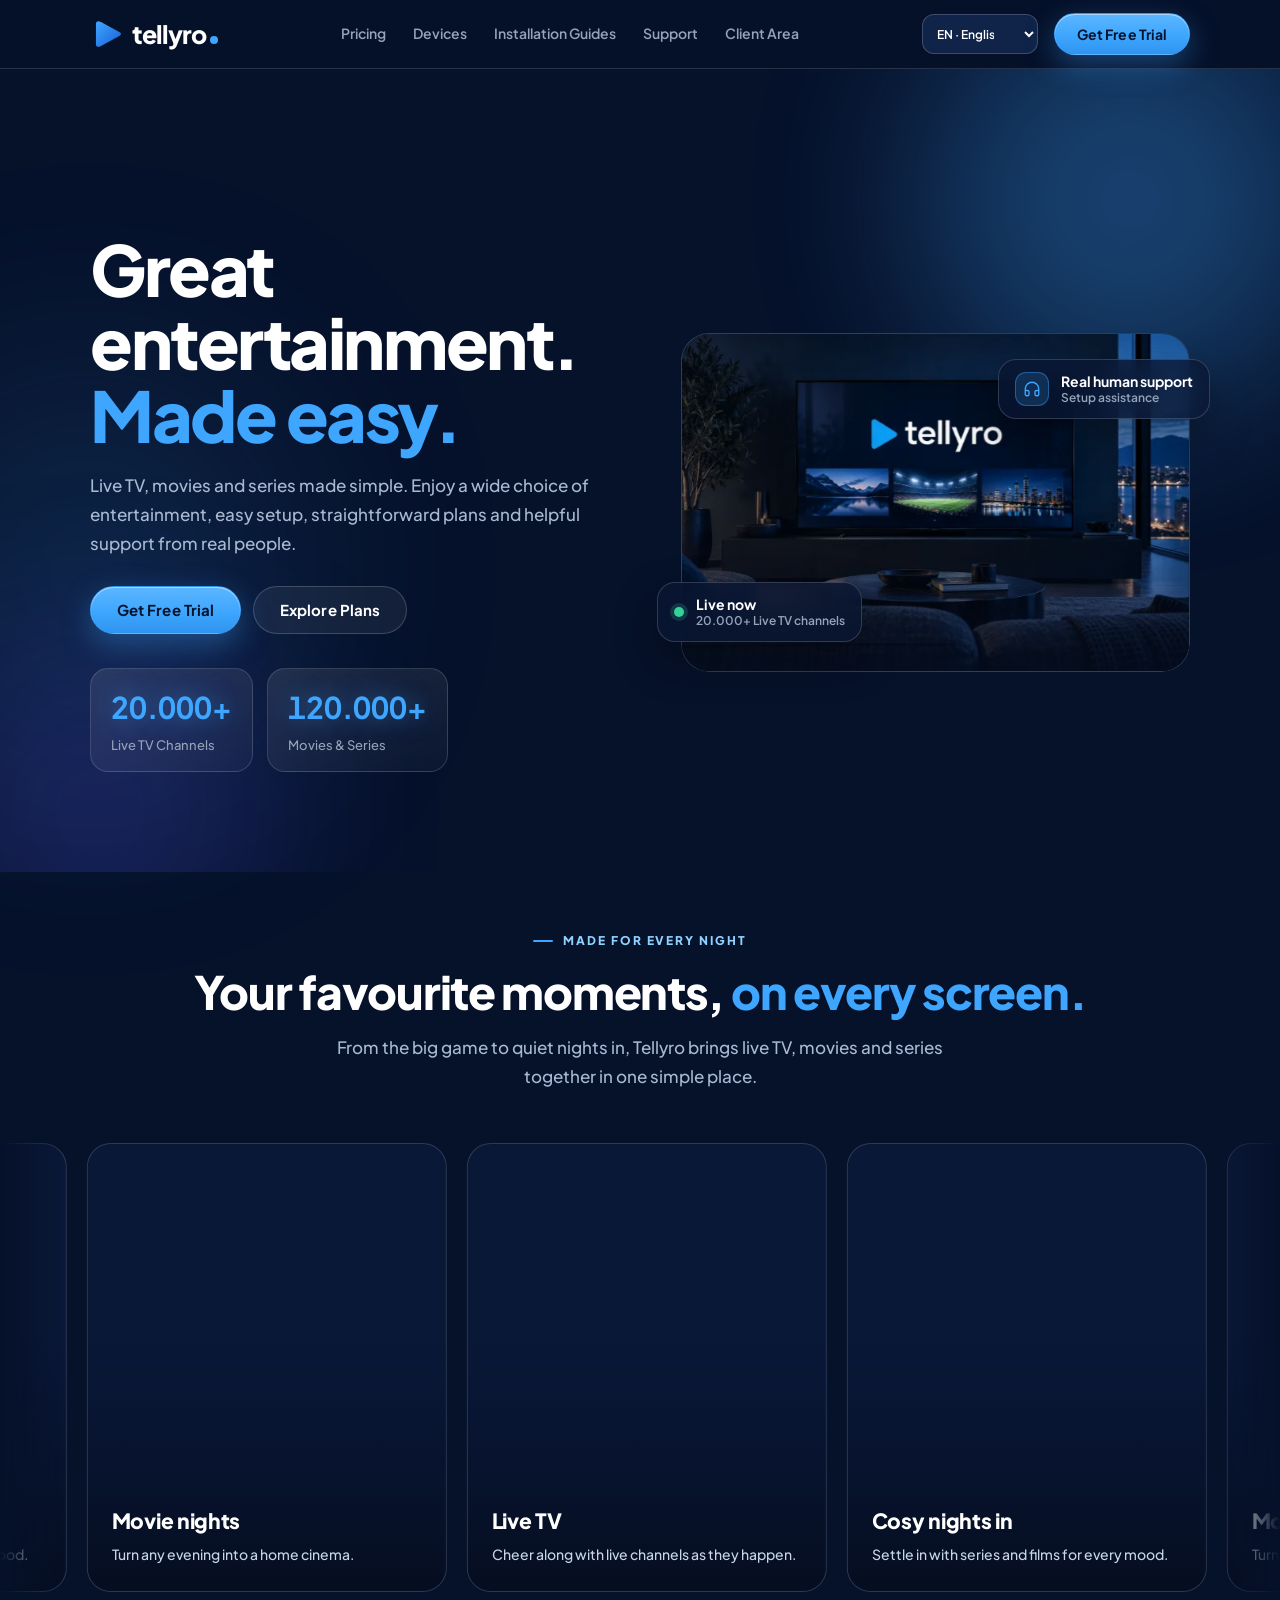
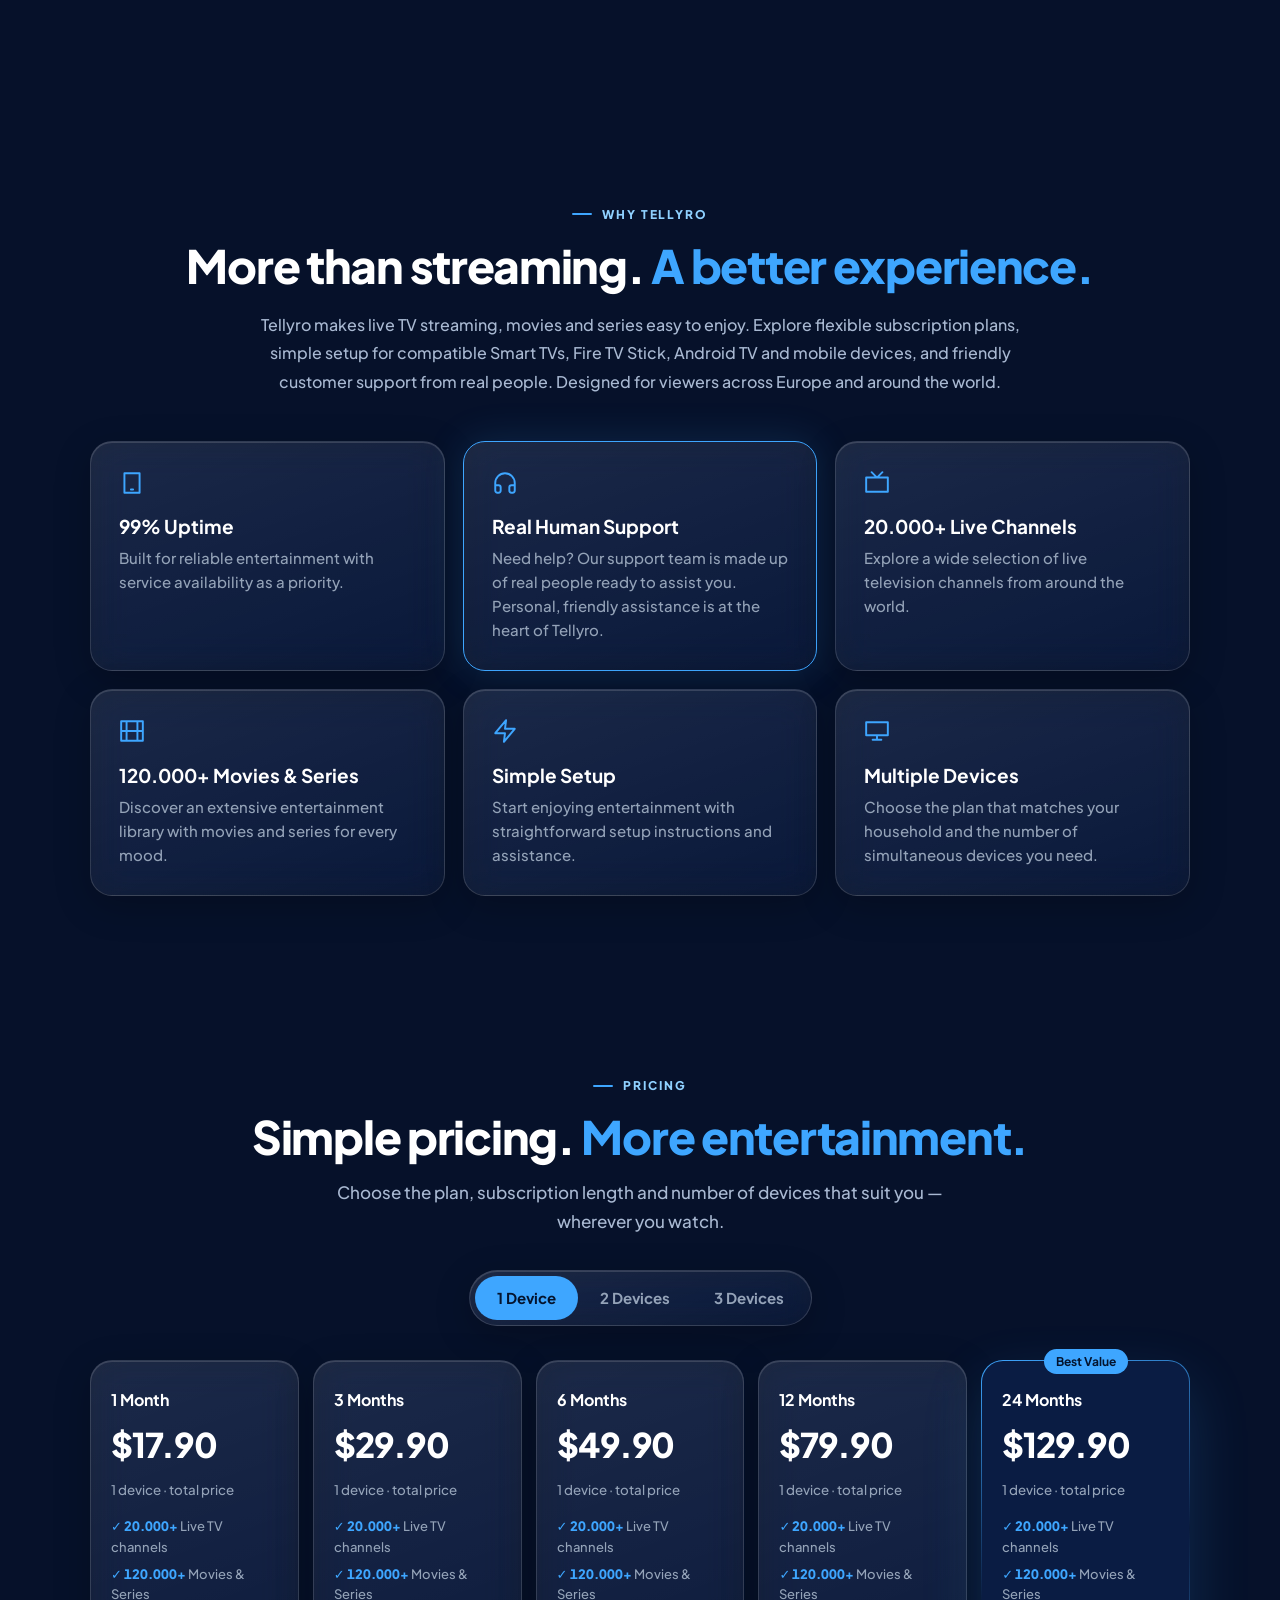
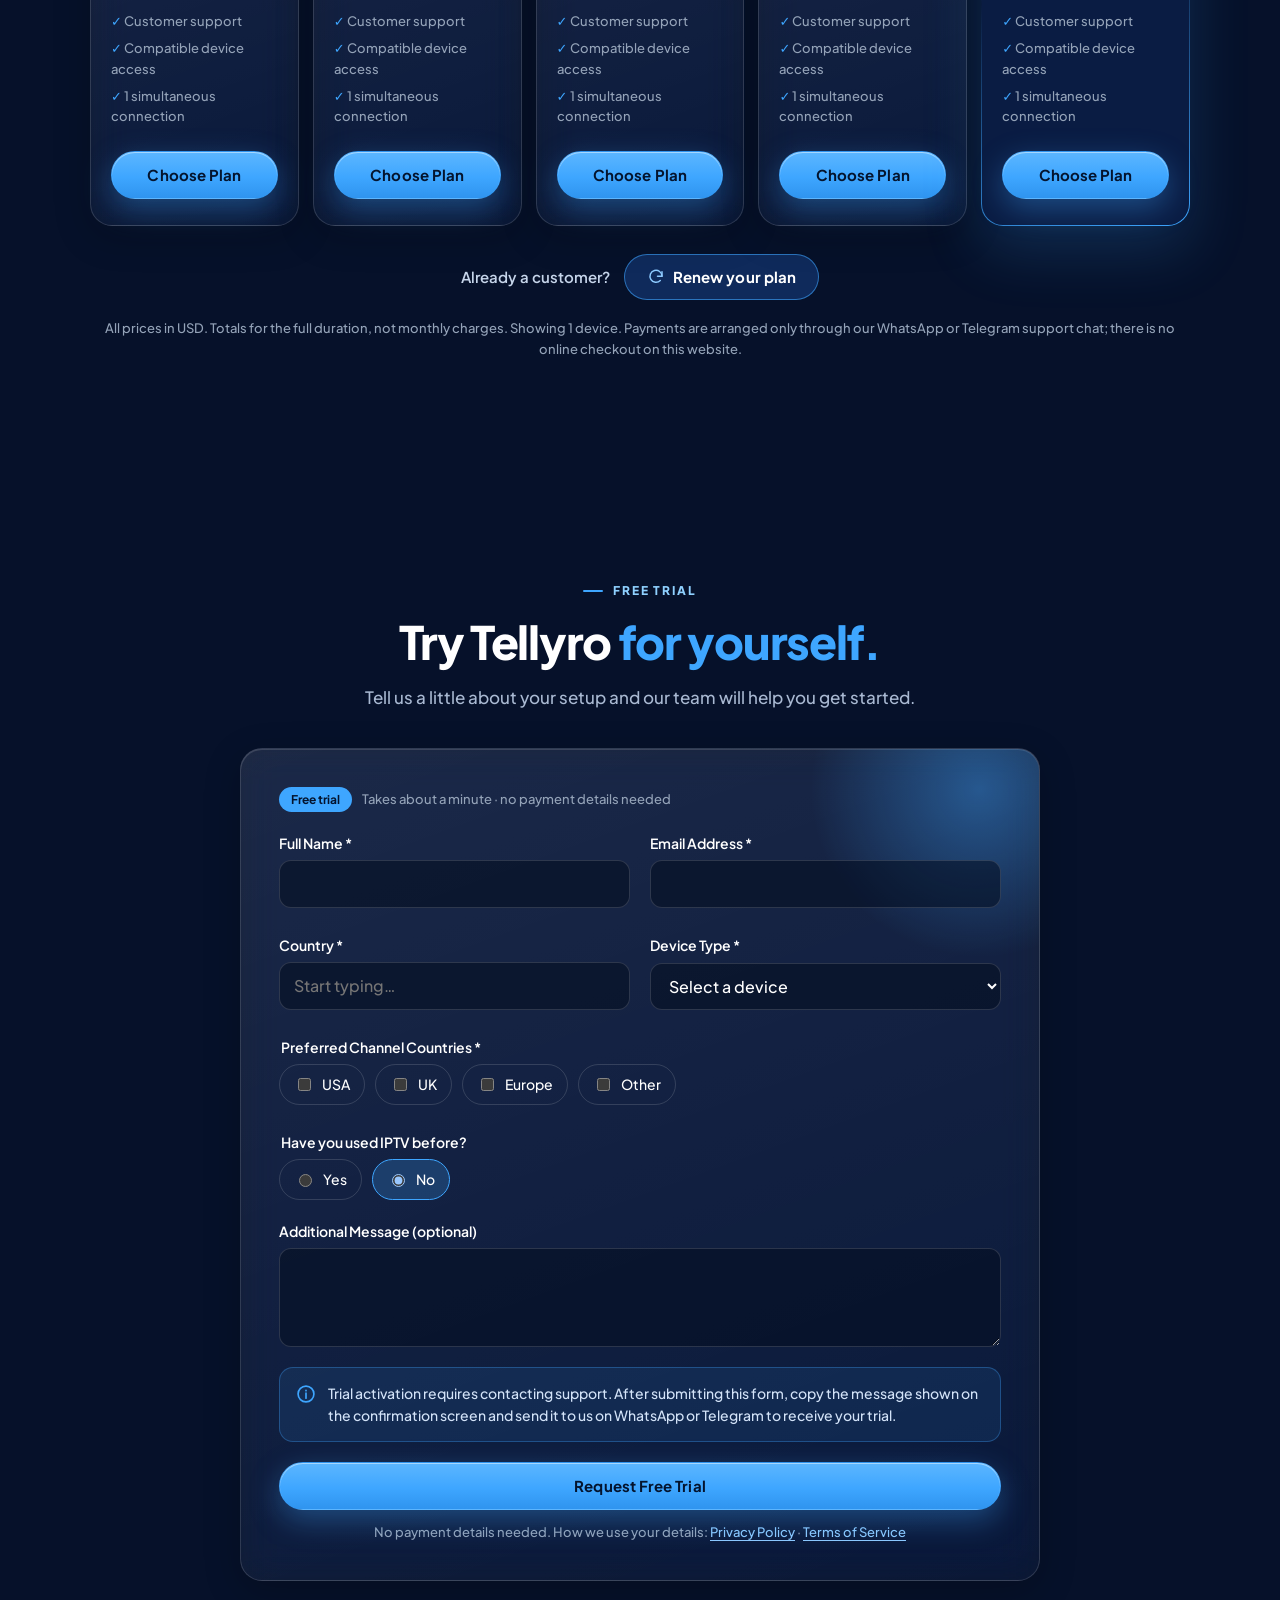
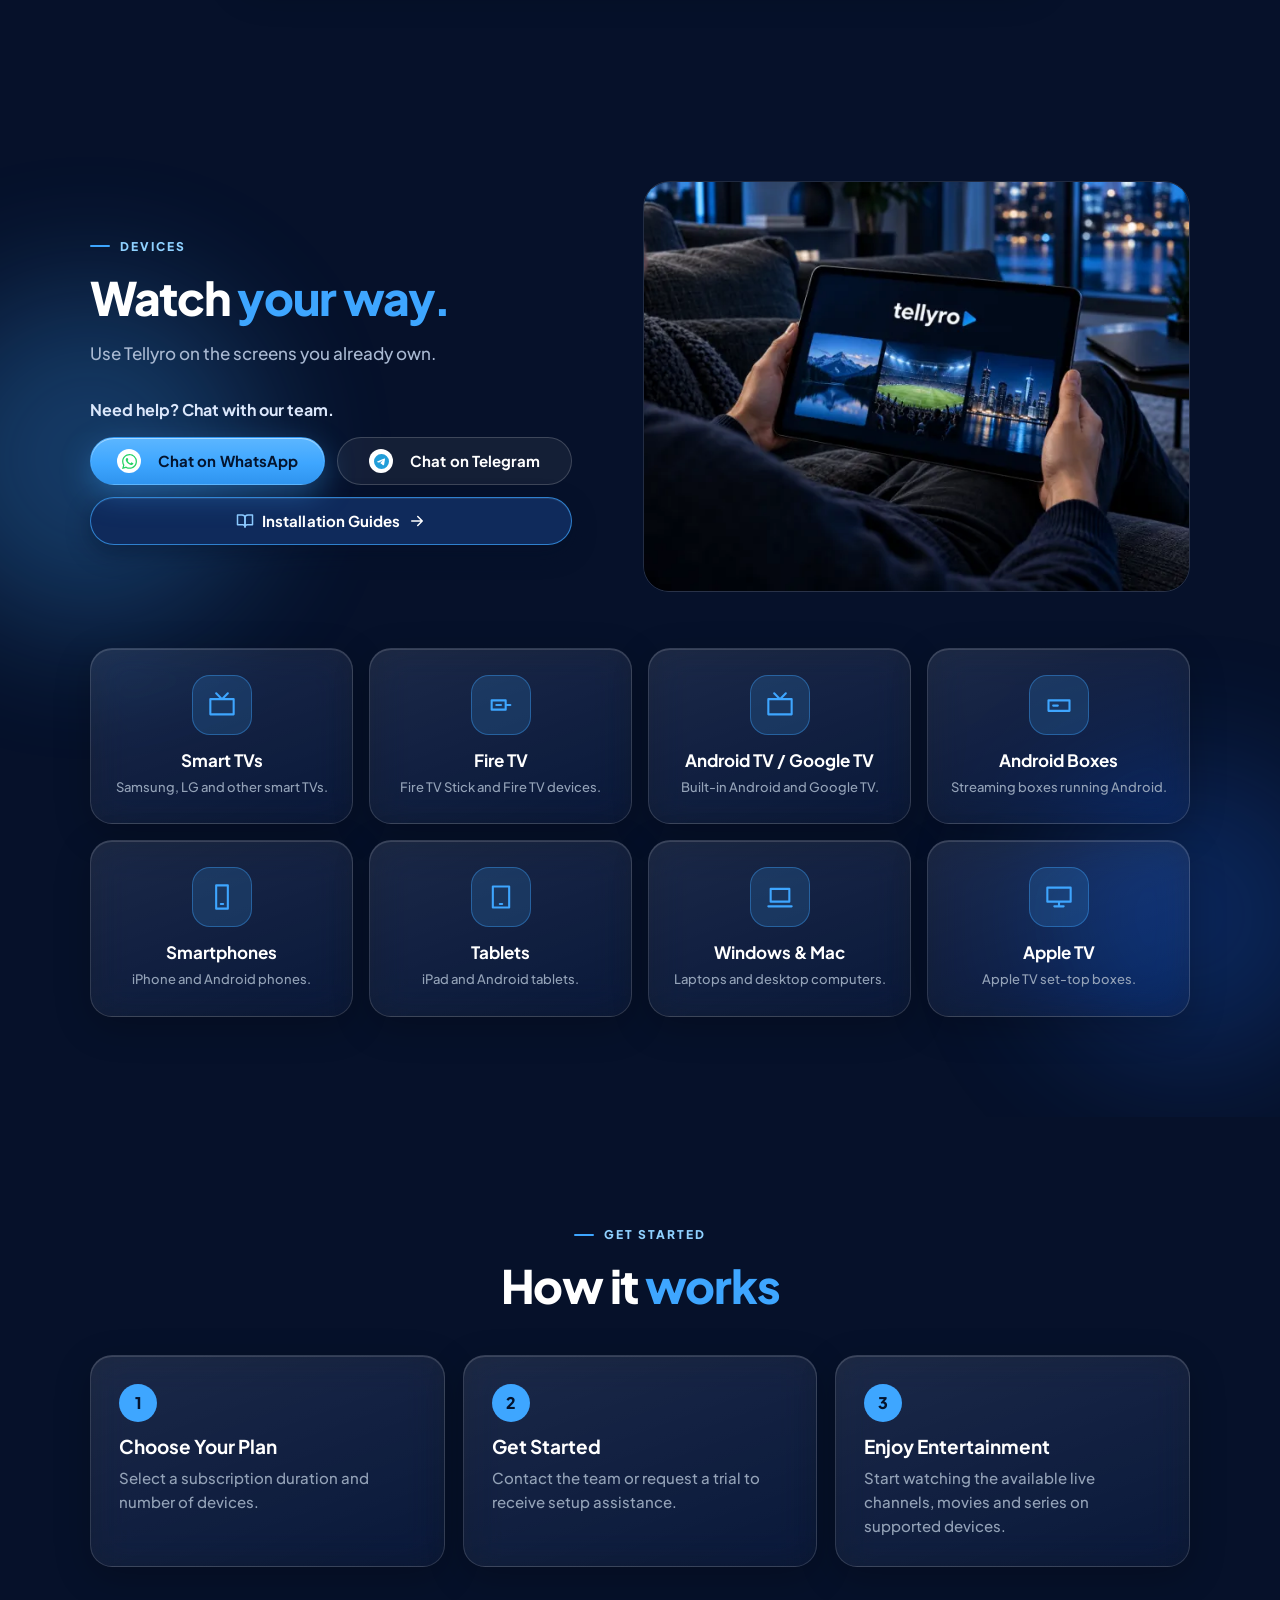
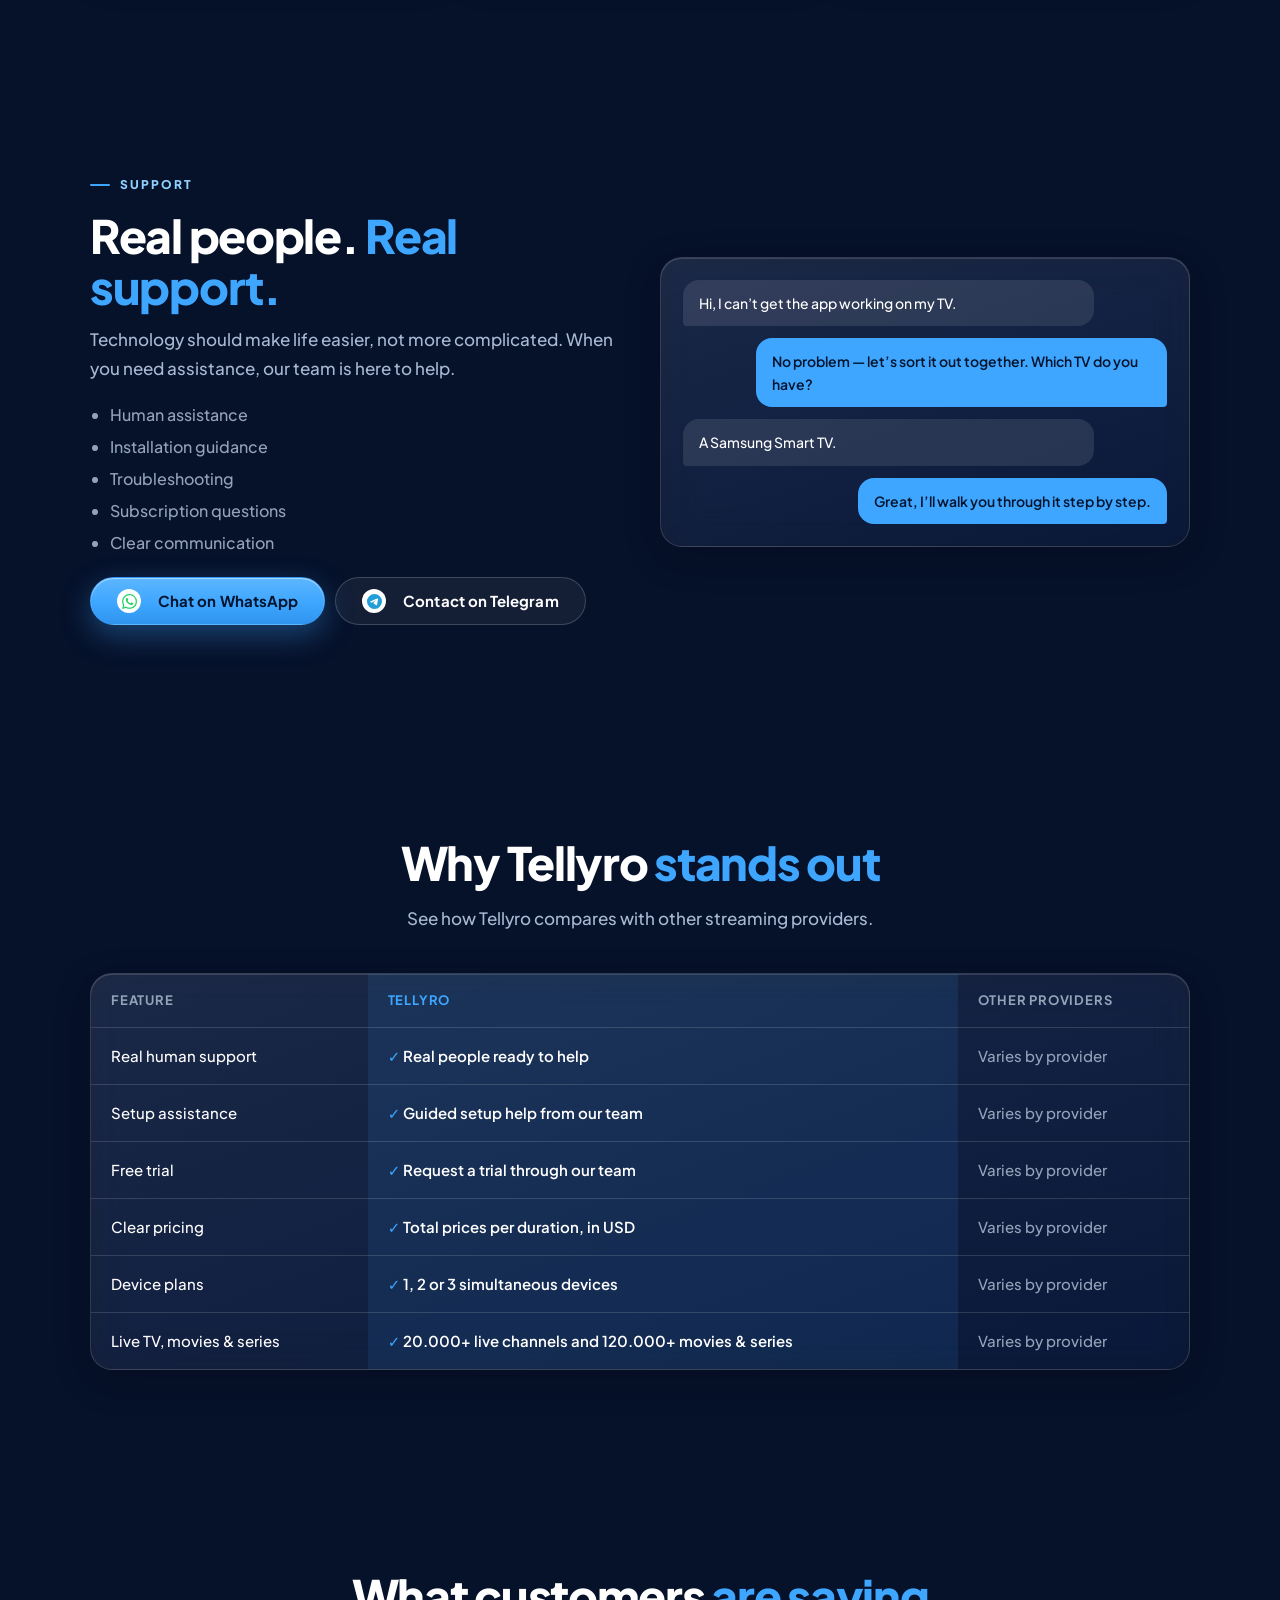
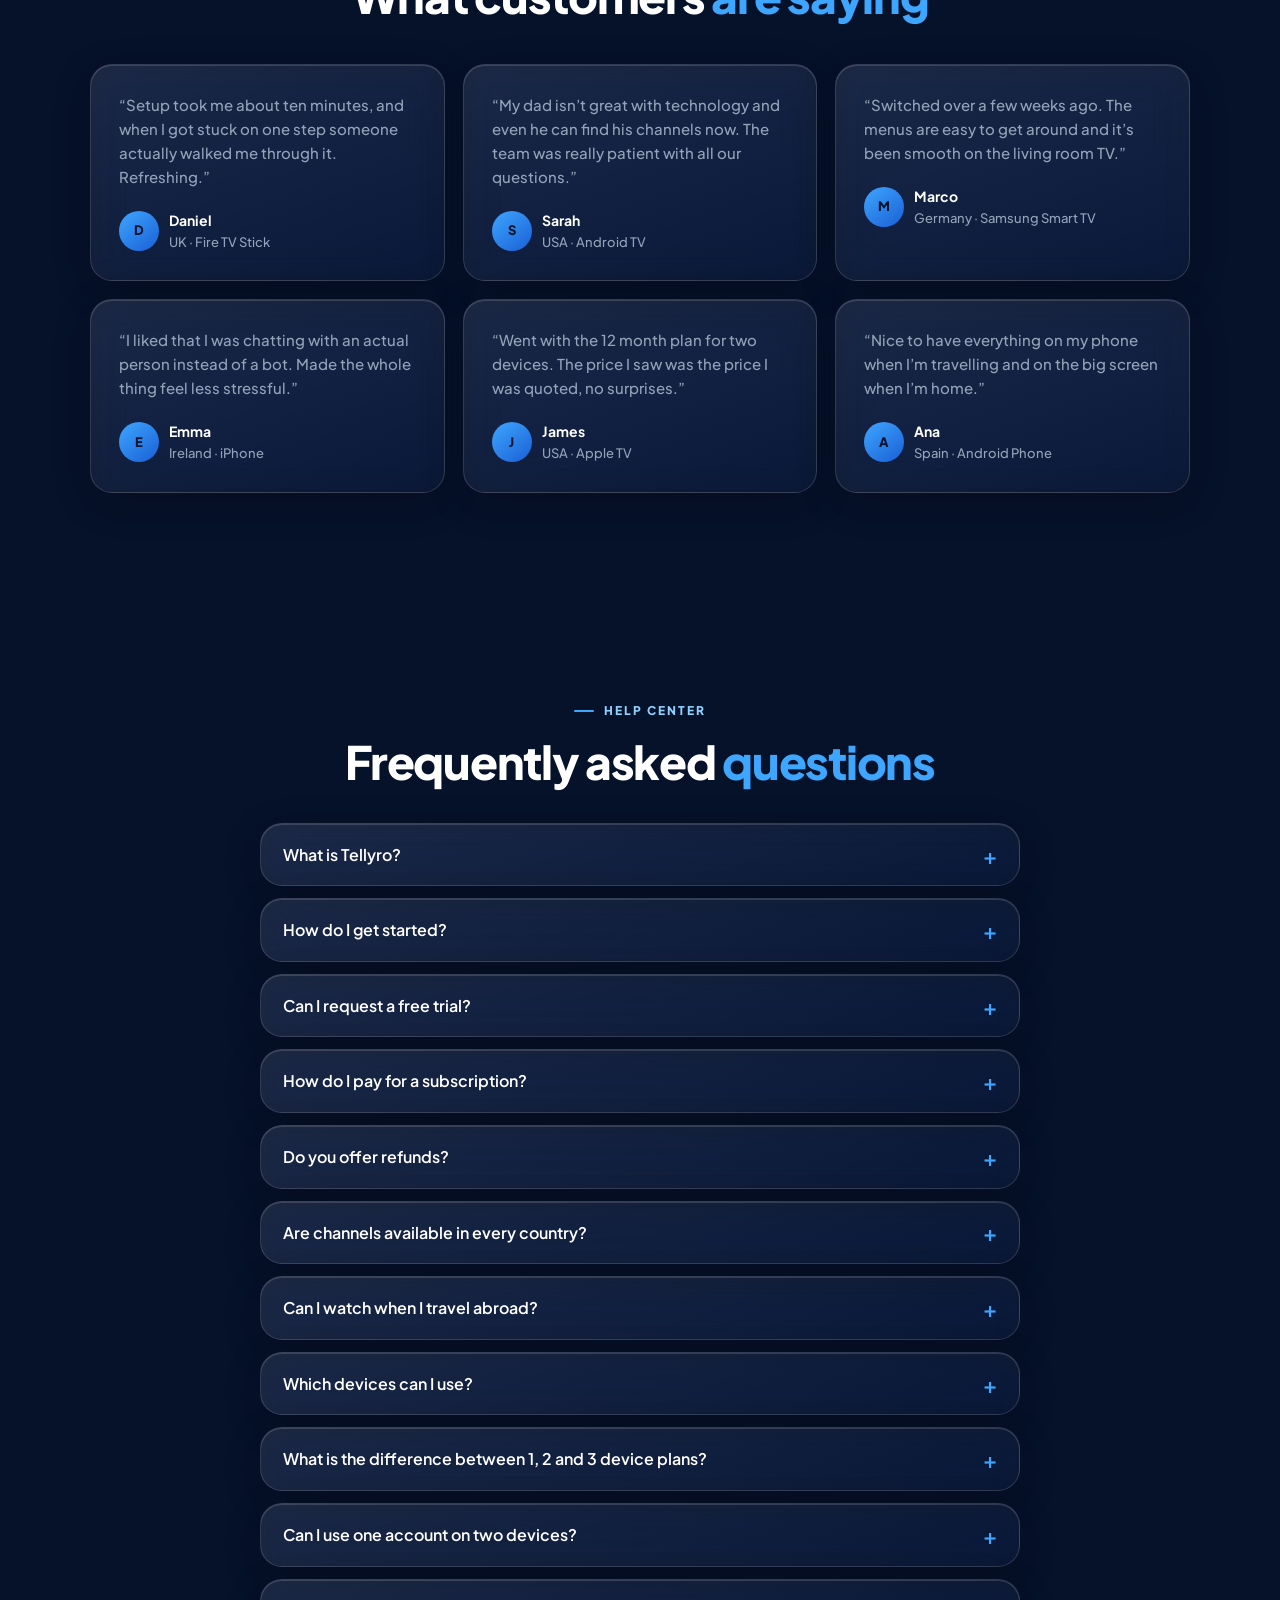
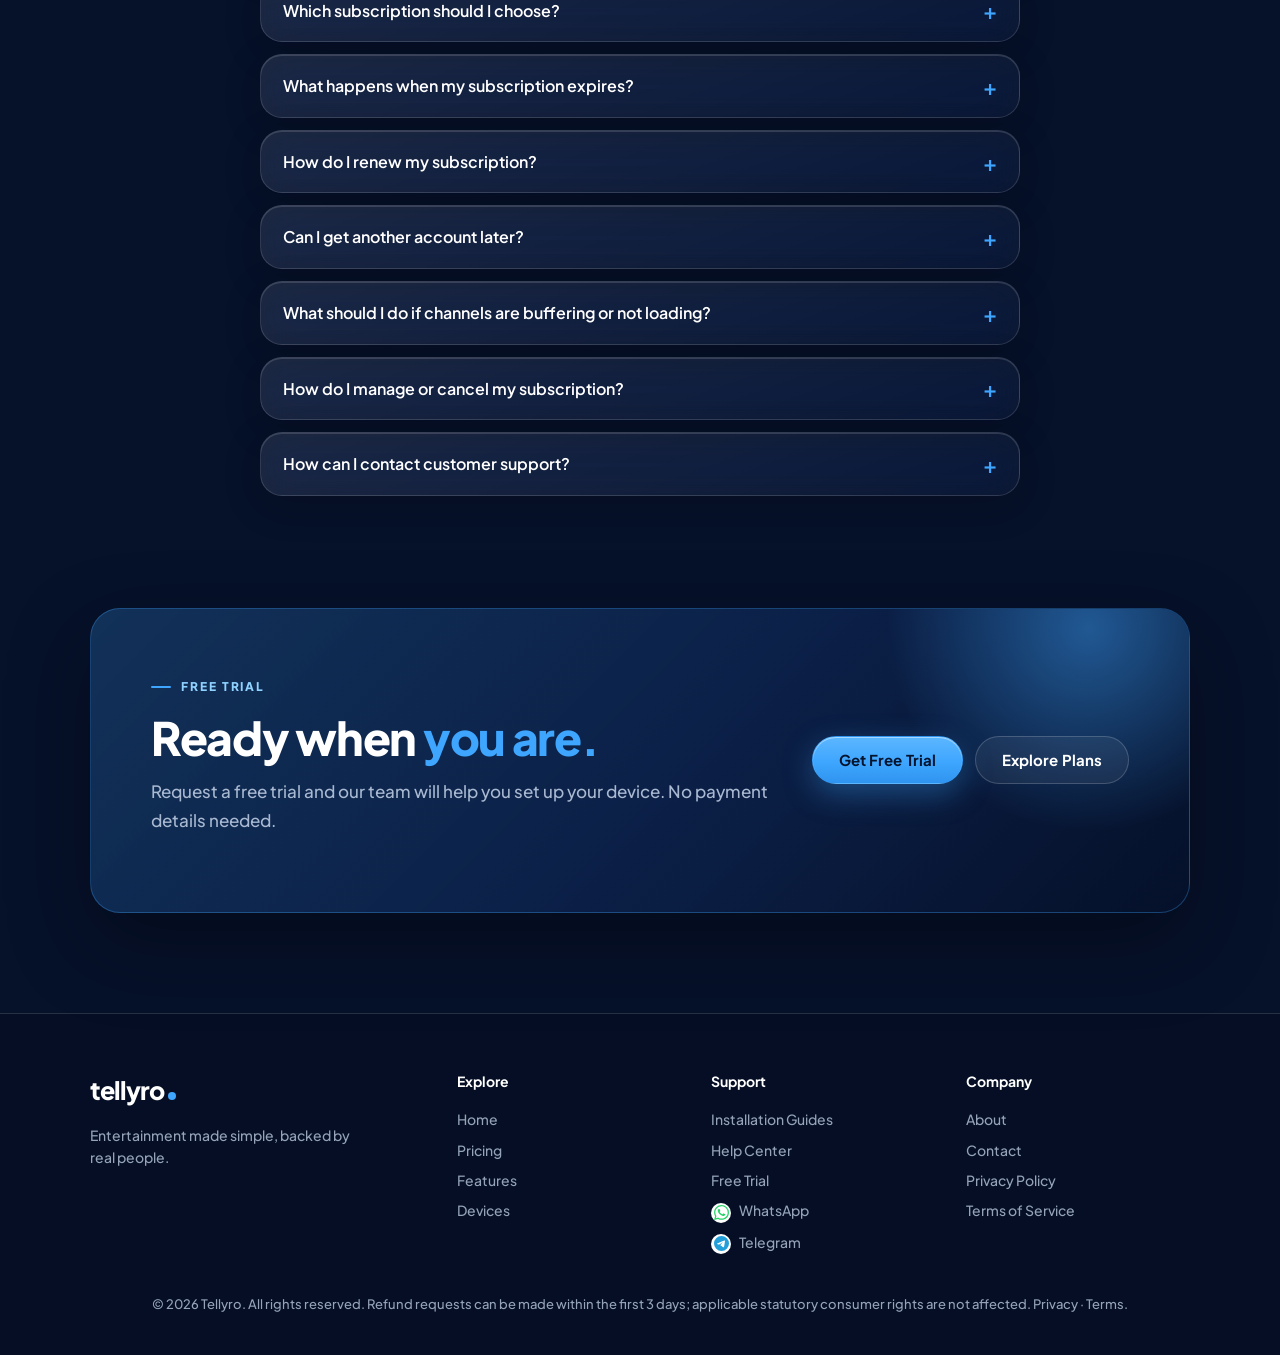
==== commit a1df5ed2: "Add order page, installation guides update and site photos - order.html: separate purchase/renewal r" ====
--- a/index.html
+++ b/index.html
@@ -19,24 +19,49 @@
 <link rel="preconnect" href="https://fonts.googleapis.com">
 <link rel="preconnect" href="https://fonts.gstatic.com" crossorigin>
 <link href="https://fonts.googleapis.com/css2?family=Plus+Jakarta+Sans:wght@400;500;600;700;800&display=swap" rel="stylesheet">
+<link rel="preload" as="image" type="image/webp" imagesrcset="assets/img/hero-home-cinema-640.webp 640w, assets/img/hero-home-cinema-960.webp 960w, assets/img/hero-home-cinema-1440.webp 1440w" imagesizes="(max-width:960px) calc(100vw - 40px), 520px" fetchpriority="high">
 <style>
 :root{--bg:#06112A;--navy:#0F2A5B;--acc:#3EA6FF;--mut:#94A3B8;--w:#fff;--glass:rgba(255,255,255,.06);--line:rgba(255,255,255,.14);color-scheme:dark;box-sizing:border-box;padding-top:env(safe-area-inset-top,0px);padding-bottom:env(safe-area-inset-bottom,0px)}
 *,*:before,*:after{box-sizing:inherit}html{scroll-behavior:smooth;scroll-padding-top:90px}
 body{margin:0;background:radial-gradient(900px 500px at 80% -5%,#12346f 0,transparent 60%),var(--bg);color:var(--w);font:500 16px/1.6 'Plus Jakarta Sans',system-ui,sans-serif;overflow-x:hidden}
 body:before{content:"";position:fixed;inset:0 0 auto;height:env(safe-area-inset-top,0px);background:var(--bg);z-index:60}
 a{color:inherit;text-decoration:none}h1,h2,h3{margin:0;line-height:1.15;font-weight:700}
-.wrap{max-width:1140px;margin:auto;padding:0 20px}section{padding:100px 0}
+.wrap{max-width:1140px;margin:auto;padding:0 20px}section{padding:clamp(64px,8vw,100px) 0}
 .glass{background:linear-gradient(160deg,rgba(255,255,255,.1),rgba(255,255,255,.03));border:1px solid var(--line);border-radius:22px;box-shadow:0 10px 36px rgba(0,0,0,.22),inset 0 1px 0 rgba(255,255,255,.14);backdrop-filter:blur(18px) saturate(140%);-webkit-backdrop-filter:blur(18px) saturate(140%)}
 body:after{content:"";position:fixed;width:420px;height:420px;border-radius:50%;background:#3EA6FF;filter:blur(120px);opacity:.14;left:-120px;top:40%;z-index:-1;pointer-events:none}
 .dsec{position:relative;overflow:hidden}.dsec .wrap{position:relative;z-index:1}
 .orb{position:absolute;border-radius:50%;filter:blur(70px);opacity:.28;animation:drift 14s ease-in-out infinite alternate}.o1{width:340px;height:340px;background:#3EA6FF;left:-80px;top:20%}.o2{width:300px;height:300px;background:#1a5fd6;right:-60px;bottom:5%;animation-delay:-6s}
 @keyframes drift{to{transform:translate(60px,-40px) scale(1.15)}}@keyframes flt{50%{transform:translateY(-8px)}}@keyframes rip{0%{transform:scale(.9);opacity:.7}100%{transform:scale(1.7);opacity:0}}
-.dv{padding:26px 18px;text-align:center;transition:border-color .25s,box-shadow .25s}.dv:hover{border-color:var(--acc);box-shadow:0 18px 50px rgba(62,166,255,.3),inset 0 1px 0 rgba(255,255,255,.3)}
+.dv{position:relative;isolation:isolate;padding:26px 18px;text-align:center;cursor:default}
 .dv h3{font-size:17px;margin:16px 0 6px}.dv p{margin:0;color:var(--mut);font-size:13px}
-.dvi{position:relative;width:60px;height:60px;margin:auto;display:grid;place-items:center;border-radius:18px;background:rgba(62,166,255,.16);border:1px solid rgba(62,166,255,.4)}.dvi:before{content:"";position:absolute;inset:0;border-radius:18px;border:1px solid var(--acc);animation:rip 2.8s ease-out infinite;animation-delay:var(--d)}
-.dvi svg{width:28px;height:28px;stroke:var(--acc);fill:none;stroke-width:1.8;stroke-linecap:round;stroke-linejoin:round}
-.btn{display:inline-flex;align-items:center;justify-content:center;gap:8px;min-height:46px;padding:0 24px;border-radius:999px;border:1px solid var(--line);background:var(--glass);color:#fff;font:600 15px inherit;font-family:inherit;cursor:pointer;transition:transform .2s,box-shadow .2s,background .2s}
-.btn:hover{transform:translateY(-2px)}.btn.p{background:var(--acc);border-color:var(--acc);color:#04142e;box-shadow:0 8px 28px rgba(62,166,255,.35)}
+.dvi{position:relative;width:60px;height:60px;margin:auto;display:grid;place-items:center;border-radius:18px;background:rgba(62,166,255,.16);border:1px solid rgba(62,166,255,.4)}
+.dvi svg{position:relative;width:28px;height:28px;stroke:var(--acc);fill:none;stroke-width:1.8;stroke-linecap:round;stroke-linejoin:round;transition:transform .6s cubic-bezier(.2,.7,.2,1)}
+/* Device cards: every effect layer animates opacity/transform only.
+   .dv:before = blue border ring, .dvi:before = soft halo behind the icon,
+   .dvi-sheen = "screen light" sweeping across the icon tile, .dvi-dot = connection LED. */
+.dv:before{content:"";position:absolute;inset:-1px;z-index:-1;border-radius:inherit;border:1px solid rgba(62,166,255,.7);box-shadow:0 0 0 1px rgba(62,166,255,.1),0 14px 40px rgba(62,166,255,.16);opacity:0;transition:opacity .7s ease;pointer-events:none}
+.dvi:before{content:"";position:absolute;inset:-16px;z-index:-1;border-radius:50%;background:radial-gradient(circle,rgba(62,166,255,.38),transparent 68%);opacity:0;transform:scale(.7);transition:opacity .6s ease,transform .6s ease;pointer-events:none}
+.dvi-sheen{position:absolute;inset:0;border-radius:inherit;overflow:hidden;pointer-events:none}
+.dvi-sheen:before{content:"";position:absolute;top:-10%;bottom:-10%;left:0;width:55%;background:linear-gradient(100deg,transparent,rgba(190,228,255,.5),transparent);transform:translateX(-150%) skewX(-14deg);opacity:0}
+.dvi-dot{position:absolute;top:7px;right:7px;width:6px;height:6px;border-radius:50%;background:#8fd6ff;box-shadow:0 0 6px rgba(62,166,255,.9);opacity:0;transform:scale(.4);transition:opacity .45s ease,transform .45s ease}
+.dv.link:before{opacity:1}.dv.link .dvi:before{opacity:.75;transform:none}.dv.link .dvi-dot{opacity:1;transform:none}.dv.link .dvi svg{transform:scale(1.06)}
+.dv.link .dvi-sheen:before{animation:dvSheen 1.1s ease-out forwards}
+@keyframes dvSheen{0%{opacity:0;transform:translateX(-150%) skewX(-14deg)}25%{opacity:1}100%{opacity:0;transform:translateX(260%) skewX(-14deg)}}
+/* entrance: hidden only once JS has armed it (#dg.pre); plays once when the grid enters view */
+#dg.pre .dv{opacity:0}
+#dg.on .dv{animation:dvIn .75s cubic-bezier(.2,.7,.2,1) both;animation-delay:calc(var(--i,0)*85ms)}
+#dg .dv.shown{animation:none;opacity:1}
+@keyframes dvIn{from{opacity:0;transform:translateY(18px)}to{opacity:1;transform:none}}
+@media(prefers-reduced-motion:reduce){.dv:hover{transform:none}}
+@media(hover:hover){
+ .dv{transition:transform .45s cubic-bezier(.2,.7,.2,1)}
+ .dv:hover{transform:translateY(-4px)}.dv:hover:before{opacity:1}.dv:hover .dvi:before{opacity:1;transform:none}
+ .dv.fxs:after{background:radial-gradient(220px circle at var(--mx,50%) var(--my,50%),rgba(62,166,255,.12),transparent 65%)}
+}
+.btn{display:inline-flex;align-items:center;justify-content:center;gap:8px;min-height:48px;padding:0 26px;border-radius:999px;border:1px solid rgba(255,255,255,.18);background:rgba(255,255,255,.06);color:#fff;font-family:inherit;font-size:15px;font-weight:700;line-height:1.2;letter-spacing:.005em;cursor:pointer;transition:transform .25s,box-shadow .25s,background .25s,border-color .25s}
+.btn:hover{transform:translateY(-2px);background:rgba(255,255,255,.1);border-color:rgba(255,255,255,.3)}
+.btn.p{background:linear-gradient(180deg,#5cb6ff,#3EA6FF 55%,#2f94ef);border-color:transparent;color:#04142e;box-shadow:0 10px 30px rgba(62,166,255,.35),inset 0 1px 0 rgba(255,255,255,.45)}
+.btn.p:hover{background:linear-gradient(180deg,#6dbeff,#47abff 55%,#3399f2);box-shadow:0 14px 40px rgba(62,166,255,.5),inset 0 1px 0 rgba(255,255,255,.5)}
 .btn[disabled]{opacity:.5;cursor:not-allowed;transform:none}
 :focus-visible{outline:2px solid var(--acc);outline-offset:3px}
 header{position:sticky;top:env(safe-area-inset-top,0px);z-index:50;background:rgba(6,17,42,.78);backdrop-filter:blur(16px);-webkit-backdrop-filter:blur(16px);border-bottom:1px solid var(--line)}
@@ -46,21 +71,17 @@
 #burger{display:none;background:none;border:1px solid var(--line);color:#fff;border-radius:12px;width:44px;height:44px;font-size:20px}
 #panel{position:fixed;top:0;right:0;bottom:0;width:min(320px,86vw);background:var(--navy);z-index:70;padding:90px 28px;display:flex;flex-direction:column;gap:20px;transform:translateX(100%);transition:transform .3s;font-size:18px;visibility:hidden}
 #panel.open{transform:none;visibility:visible}
-h1{font-size:clamp(38px,6vw,68px);letter-spacing:-.03em}h1 em,h2 em{font-style:normal;color:var(--acc)}
-h2{font-size:clamp(28px,4vw,42px);letter-spacing:-.02em}.sub{color:var(--mut);max-width:620px}.c{text-align:center}.c .sub{margin:14px auto 0}
-.hero{display:grid;grid-template-columns:1.05fr 1fr;gap:40px;align-items:center;padding-top:56px}
-.stats{display:flex;gap:14px;margin-top:34px;flex-wrap:wrap}.stats>div{padding:14px 20px;border-radius:18px;background:linear-gradient(160deg,rgba(255,255,255,.1),rgba(255,255,255,.03));border:1px solid var(--line);position:relative;overflow:hidden;backdrop-filter:blur(14px);-webkit-backdrop-filter:blur(14px)}.stats>div:after{content:"";position:absolute;left:0;bottom:0;height:3px;width:100%;background:linear-gradient(90deg,transparent,var(--acc),transparent);animation:sh 2.6s ease-in-out infinite}@keyframes sh{0%{transform:translateX(-100%)}100%{transform:translateX(100%)}}.stats b{font-variant-numeric:tabular-nums;text-shadow:0 0 24px rgba(62,166,255,.5)}
+h1{font-size:clamp(40px,6vw,70px);letter-spacing:-.035em;font-weight:800;line-height:1.04}h1 em,h2 em{font-style:normal;color:var(--acc)}
+h2{font-size:clamp(30px,4vw,46px);letter-spacing:-.028em;font-weight:800;line-height:1.1}.sub{color:#a9b9d2;max-width:620px;font-size:17px;line-height:1.7}.c{text-align:center}.c .sub{margin:16px auto 0}
+.hero{display:grid;grid-template-columns:1.05fr 1fr;gap:56px;align-items:center;padding-top:64px}
+.stats{display:flex;gap:14px;margin-top:34px;flex-wrap:wrap}.stats>div{padding:14px 20px;border-radius:18px;background:linear-gradient(160deg,rgba(255,255,255,.1),rgba(255,255,255,.03));border:1px solid var(--line);position:relative;overflow:hidden;backdrop-filter:blur(14px);-webkit-backdrop-filter:blur(14px)}.stats>div:after{content:"";position:absolute;left:0;bottom:0;height:3px;width:100%;background:linear-gradient(90deg,transparent,var(--acc),transparent);animation:sh 2.4s ease-in-out .6s both}@keyframes sh{0%{transform:translateX(-100%)}100%{transform:translateX(100%)}}.stats b{font-variant-numeric:tabular-nums;text-shadow:0 0 24px rgba(62,166,255,.5)}
 .cmp{margin-top:40px;overflow-x:auto}.cmp table{width:100%;border-collapse:collapse;min-width:540px}.cmp th,.cmp td{padding:16px 20px;text-align:left;border-bottom:1px solid var(--line);font-size:15px}.cmp th{font-size:13px;color:var(--mut);text-transform:uppercase;letter-spacing:.06em}.cmp th.us{color:var(--acc)}.cmp .us{background:rgba(62,166,255,.1)}.cmp td.us{font-weight:600}.cmp td.us:before{content:"✓  ";color:var(--acc)}.cmp td:last-child{color:var(--mut)}.cmp tr:last-child td{border-bottom:0}.cmp tbody tr:hover td{background:rgba(255,255,255,.04)}.stats b{display:block;font-size:30px;color:var(--acc)}.stats span{color:var(--mut);font-size:13px}
-.tv{border:10px solid #050d1f;border-radius:18px;background:#07142e;box-shadow:0 30px 80px rgba(0,0,0,.5),0 0 60px rgba(62,166,255,.15);overflow:hidden;display:grid;grid-template-columns:104px 1fr;min-height:300px}
-.tv aside{padding:14px 10px;font-size:11px;color:var(--mut);display:flex;flex-direction:column;gap:9px;border-right:1px solid var(--line)}.tv aside b{color:#fff;background:var(--glass);padding:5px 8px;border-radius:8px}.tv aside span{padding:0 8px}
-.scr{padding:14px;display:grid;gap:10px;align-content:start}.ban{height:120px;border-radius:12px;background:linear-gradient(120deg,#0F2A5B,#3EA6FF 130%);display:flex;align-items:end;padding:12px;font-weight:700;font-size:14px}
-.row{display:grid;grid-template-columns:repeat(3,1fr);gap:8px}.row div{aspect-ratio:16/10;border-radius:8px;background:linear-gradient(140deg,#16397a,#0b1d44);font-size:10px;color:var(--mut);padding:6px;display:flex;align-items:end}
 .grid{display:grid;grid-template-columns:repeat(3,1fr);gap:18px;margin-top:44px}.card{padding:28px;transition:transform .25s,border-color .25s}.card:hover{transform:translateY(-2px);border-color:rgba(62,166,255,.6)}
 .card svg{width:26px;height:26px;stroke:var(--acc);fill:none;stroke-width:1.8;stroke-linecap:round;stroke-linejoin:round;margin-bottom:14px}.card h3{font-size:19px;margin-bottom:8px}.card p{margin:0;color:var(--mut);font-size:15px}
 .card.hl{border-color:var(--acc);box-shadow:0 0 40px rgba(62,166,255,.15)}
-.seg{display:flex;width:max-content;max-width:100%;margin:34px auto;padding:5px;border-radius:999px}.seg button{border:0;background:none;color:var(--mut);padding:11px 22px;border-radius:999px;font:600 15px inherit;font-family:inherit;cursor:pointer;min-height:44px}.seg button[aria-pressed=true]{background:var(--acc);color:#04142e}
+.seg{display:flex;width:max-content;max-width:100%;margin:34px auto;padding:5px;border-radius:999px}.seg button{border:0;background:none;color:var(--mut);padding:11px 22px;border-radius:999px;font-family:inherit;font-size:15px;font-weight:700;cursor:pointer;min-height:44px;transition:background .25s,color .25s}.seg button[aria-pressed=true]{background:var(--acc);color:#04142e}
 #plans{display:grid;grid-template-columns:repeat(5,1fr);gap:14px;transition:opacity .2s}#plans.f{opacity:0}
-.plan{padding:24px 18px;display:flex;flex-direction:column;gap:6px;position:relative;min-height:320px}.plan .d{font-weight:700}.plan .pr{font-size:34px;font-weight:800;letter-spacing:-.03em}.plan small{color:var(--mut)}
+.plan{padding:26px 20px;display:flex;flex-direction:column;gap:6px;position:relative;min-height:320px;transition:transform .3s,border-color .3s,box-shadow .3s}.plan:hover{transform:translateY(-4px);border-color:rgba(62,166,255,.55)}.plan .d{font-weight:700}.plan .pr{font-size:34px;font-weight:800;letter-spacing:-.03em}.plan small{color:var(--mut)}
 .plan ul{list-style:none;margin:10px 0 18px;padding:0;color:var(--mut);font-size:13px;flex:1;display:grid;gap:6px}.plan li:before{content:"✓ ";color:var(--acc)}
 .tag{position:absolute;top:-12px;left:50%;transform:translateX(-50%);background:var(--acc);color:#04142e;font-size:12px;font-weight:700;padding:3px 12px;border-radius:999px;white-space:nowrap}
 .note{color:var(--mut);font-size:13px;text-align:center;margin-top:18px}
@@ -70,8 +91,8 @@
 .dev{display:grid;grid-template-columns:repeat(4,1fr);gap:16px;margin-top:40px}.steps{counter-reset:s}.steps .card:before{counter-increment:s;content:counter(s);display:grid;place-items:center;width:38px;height:38px;border-radius:50%;background:var(--acc);color:#04142e;font-weight:800;margin-bottom:14px}
 .sup{display:grid;grid-template-columns:1fr 1fr;gap:40px;align-items:center}.chat{padding:22px;display:grid;gap:12px}.b{padding:12px 16px;border-radius:16px;max-width:85%;font-size:14px}.b.u{background:rgba(255,255,255,.1);border-bottom-left-radius:4px}.b.s{background:var(--acc);color:#04142e;margin-left:auto;border-bottom-right-radius:4px;font-weight:600}
 .sup ul{color:var(--mut);padding-left:20px;line-height:2}
-details{padding:0 22px;margin-bottom:12px}summary{padding:18px 0;font-weight:600;cursor:pointer;list-style:none;display:flex;justify-content:space-between;gap:12px}summary:after{content:"+";color:var(--acc);font-size:22px}details[open] summary:after{content:"–"}details p{color:var(--mut);margin:0 0 18px}
-footer{border-top:1px solid var(--line);padding:56px 0 40px;background:rgba(5,13,31,.5)}.fg{display:grid;grid-template-columns:1.5fr 1fr 1fr 1fr;gap:30px}.fg h4{margin:0 0 12px;font-size:14px}.fg a{display:block;color:var(--mut);font-size:14px;padding:4px 0}.fg a:hover{color:#fff}.fg p{color:var(--mut);font-size:14px;max-width:260px}
+details{padding:0 22px;margin-bottom:12px}summary{padding:18px 0;font-weight:600;cursor:pointer;list-style:none;display:flex;justify-content:space-between;align-items:center;gap:12px}summary::-webkit-details-marker{display:none}summary:after{content:"+";color:var(--acc);font-size:22px;line-height:1}details[open] summary:after{content:"–"}details p{color:var(--mut);margin:0 0 18px}
+footer{border-top:1px solid var(--line);padding:56px 0 40px;background:rgba(5,13,31,.5)}.fg{display:grid;grid-template-columns:1.5fr 1fr 1fr 1fr;gap:30px}.fg h4{margin:0 0 12px;font-size:14px}.fg a{display:block;color:var(--mut);font-size:14px;padding:4px 0}.fg a:hover{color:#fff}.fg a.logo{display:flex;font-size:25px;color:#fff;margin-bottom:10px}.fg p{color:var(--mut);font-size:14px;max-width:260px}
 .bot{margin-top:36px;color:var(--mut);font-size:13px;text-align:center}
 #mod{position:fixed;inset:0;z-index:80;background:rgba(3,10,26,.7);backdrop-filter:blur(6px);display:none;align-items:center;justify-content:center;padding:20px}#mod.open{display:flex}
 .box{background:#0a1838;border:1px solid var(--line);border-radius:24px;padding:28px;width:min(560px,100%);max-height:90vh;overflow:auto;animation:pop .25s}.box h3{font-size:24px;margin-bottom:12px}.box pre{white-space:pre-wrap;word-break:break-word;font:inherit;font-size:14px;background:rgba(0,0,0,.3);border:1px solid var(--line);border-radius:14px;padding:16px;user-select:text;margin:0 0 16px;max-height:260px;overflow:auto}
@@ -80,7 +101,7 @@
 .rv{opacity:0;transform:translateY(18px);transition:opacity .6s,transform .6s}.rv.in{opacity:1;transform:none}
 @media(max-width:960px){.links,.cta .btn:not(.p){display:none}#burger{display:block}.hero,.sup{grid-template-columns:1fr}.grid{grid-template-columns:1fr 1fr}#plans{grid-template-columns:1fr 1fr}.dev{grid-template-columns:1fr 1fr}.fg{grid-template-columns:1fr 1fr}}
 @media(max-width:600px){section{padding:56px 0}.grid,#plans,.fg{grid-template-columns:1fr}form{padding:24px}.fgrid{grid-template-columns:1fr}input,select,textarea{font-size:16px;min-height:52px}.chk label{padding:12px 16px;min-height:46px}.thead{font-size:12px}.btn{min-height:52px}
-.cmp{overflow:visible}.cmp table{min-width:0}.cmp thead{display:none}.cmp tr,.cmp td{display:block}.cmp tr{padding:16px 18px;border-bottom:1px solid var(--line)}.cmp tr:last-child{border-bottom:0}.cmp td{border:0;padding:4px 0}.cmp td:first-child{font-weight:700;font-size:16px;margin-bottom:6px}.cmp td:nth-child(2),.cmp td:nth-child(3){background:none;padding:6px 0}.cmp td.us:nth-child(2):before{content:"Tellyro";display:block;font-size:11px;letter-spacing:.08em;text-transform:uppercase;color:var(--acc);font-weight:700}.cmp td:nth-child(3):before{content:"Other providers";display:block;font-size:11px;letter-spacing:.08em;text-transform:uppercase;color:var(--mut);font-weight:700}.cta{display:none}.seg button{padding:11px 14px}.tv{grid-template-columns:78px 1fr}.plan{min-height:0}
+.cmp{overflow:visible}.cmp table{min-width:0}.cmp thead{display:none}.cmp tr,.cmp td{display:block}.cmp tr{padding:16px 18px;border-bottom:1px solid var(--line)}.cmp tr:last-child{border-bottom:0}.cmp td{border:0;padding:4px 0}.cmp td:first-child{font-weight:700;font-size:16px;margin-bottom:6px}.cmp td:nth-child(2),.cmp td:nth-child(3){background:none;padding:6px 0}.cmp td.us:nth-child(2):before{content:"Tellyro";display:block;font-size:11px;letter-spacing:.08em;text-transform:uppercase;color:var(--acc);font-weight:700}.cmp td:nth-child(3):before{content:"Other providers";display:block;font-size:11px;letter-spacing:.08em;text-transform:uppercase;color:var(--mut);font-weight:700}.cta{display:none}.seg button{padding:11px 14px}.plan{min-height:0}
 }
 @media(prefers-reduced-motion:reduce){*{animation:none!important;transition:none!important;scroll-behavior:auto!important}.rv{opacity:1;transform:none}}
 .bi{display:inline-grid;place-items:center;width:24px;height:24px;border-radius:50%;background:#fff;margin-right:9px;flex:none;vertical-align:middle}.bi svg{width:15px;height:15px}.fg a .bi{width:20px;height:20px;margin-right:8px}
@@ -119,24 +140,114 @@
 }
 /* Counts inside pricing features */
 .plan li strong{color:var(--acc);font-weight:800;font-variant-numeric:tabular-nums}
+
+/* ===== Premium refresh: eyebrows, imagery, reveals ===== */
+.eyebrow{display:inline-flex;align-items:center;gap:10px;margin-bottom:16px;font-size:12px;font-weight:800;letter-spacing:.16em;text-transform:uppercase;color:#8fd1ff}
+.eyebrow:before{content:"";width:20px;height:2px;border-radius:2px;background:var(--acc)}
+header{transition:background .3s,box-shadow .3s}header.menu-open{z-index:75}header.scrolled{background:rgba(6,17,42,.93);box-shadow:0 10px 30px rgba(0,0,0,.3)}
+
+/* Hero photograph with floating info chips */
+.hero-media{position:relative;margin:0}
+.hero-media .frame{position:relative;aspect-ratio:3/2;border-radius:28px;overflow:hidden;background:#0a1838;border:1px solid rgba(255,255,255,.16);box-shadow:0 40px 90px rgba(0,0,0,.55),0 0 80px rgba(62,166,255,.16);transition:transform .5s cubic-bezier(.2,.7,.2,1)}
+.hero-media img{display:block;width:100%;height:100%;object-fit:cover}
+.hero-media .frame:after{content:"";position:absolute;inset:0;pointer-events:none;background:linear-gradient(180deg,transparent 50%,rgba(6,17,42,.6)),linear-gradient(90deg,rgba(6,17,42,.3),transparent 45%)}
+.hm-chip{position:absolute;z-index:2;display:flex;align-items:center;gap:12px;padding:12px 16px;border-radius:18px;background:rgba(9,23,50,.78);border:1px solid rgba(255,255,255,.16);backdrop-filter:blur(14px);-webkit-backdrop-filter:blur(14px);box-shadow:0 18px 40px rgba(0,0,0,.35);line-height:1.3}
+.hm-chip b{display:block;font-size:14px}.hm-chip small{display:block;color:var(--mut);font-size:12px;font-weight:600}
+.hm-live{left:-24px;bottom:30px}.hm-help{right:-20px;top:26px}
+.hm-dot{flex:none;width:10px;height:10px;border-radius:50%;background:#34d399;box-shadow:0 0 0 4px rgba(52,211,153,.18)}
+.hm-ic{flex:none;display:grid;place-items:center;width:34px;height:34px;border-radius:11px;background:rgba(62,166,255,.18);border:1px solid rgba(62,166,255,.4)}
+.hm-ic svg{width:18px;height:18px;stroke:var(--acc);fill:none;stroke-width:1.8;stroke-linecap:round;stroke-linejoin:round}
+
+/* Image reveal: frame opens up while the photo settles */
+.rv-img{opacity:0;transform:none;clip-path:inset(7% 5% 7% 5% round 24px);transition:clip-path 1.1s cubic-bezier(.2,.7,.2,1),opacity .7s;transition-delay:var(--rd,0s)}
+.rv-img img{transform:scale(1.12);transition:transform 1.6s cubic-bezier(.2,.7,.2,1);transition-delay:var(--rd,0s)}
+.rv-img.in{opacity:1;clip-path:inset(0 0 0 0 round 24px)}.rv-img.in img{transform:none}
+
+/* Moments: photo cards with captions */
+/* Moments marquee: a real scroll container (native swipe), advanced by JS for the loop */
+.mq{margin-top:48px;overflow-x:auto;overflow-y:hidden;overscroll-behavior-x:contain;scrollbar-width:none;-webkit-mask-image:linear-gradient(90deg,transparent,#000 5%,#000 95%,transparent);mask-image:linear-gradient(90deg,transparent,#000 5%,#000 95%,transparent)}
+.mq::-webkit-scrollbar{display:none}
+.mq-track{display:flex;gap:20px;width:max-content;padding:4px max(20px,calc((100vw - 1100px)/2))}
+.moment{position:relative;flex:0 0 min(360px,72vw);margin:0;border-radius:24px;overflow:hidden;background:#0a1838;border:1px solid var(--line)}
+.moment:focus-visible{outline:2px solid var(--acc);outline-offset:-2px}
+.moment img{display:block;width:100%;height:auto;aspect-ratio:4/5;object-fit:cover}
+#moments{padding-top:clamp(32px,4vw,56px)}
+.sup .acts .btn{flex:0 1 auto;white-space:nowrap}.card .quote{margin:0 0 20px}
+.moment:after{content:"";position:absolute;inset:0;pointer-events:none;background:linear-gradient(180deg,rgba(6,17,42,0) 42%,rgba(6,17,42,.6) 68%,rgba(5,13,31,.96))}
+.moment figcaption{position:absolute;left:0;right:0;bottom:0;z-index:1;padding:26px 24px}
+.moment figcaption b{display:block;font-size:21px;font-weight:800;letter-spacing:-.015em}
+.moment figcaption span{display:block;margin-top:6px;color:#c6d5ea;font-size:14px;line-height:1.55}
+@media(hover:hover){.moment img{transition:transform 1.2s cubic-bezier(.2,.7,.2,1)}.moment:hover img{transform:scale(1.05)}}
+
+/* Devices intro with photograph */
+.dev-intro{display:grid;grid-template-columns:1fr 1.1fr;gap:56px;align-items:center}
+.dev-cta{display:inline-grid;grid-template-columns:1fr 1fr;gap:12px;margin-top:14px}
+.dev-help{margin:30px 0 0;font-size:16px;font-weight:700;color:#dbe7fb}
+.thead b{white-space:nowrap}
+.btn.dev-guides{grid-column:1/-1;background:var(--navy);border:1.5px solid rgba(62,166,255,.7);color:#fff;box-shadow:0 8px 24px rgba(4,16,40,.45),inset 0 1px 0 rgba(255,255,255,.08)}
+.btn.dev-guides:hover{background:#143470;border-color:var(--acc);box-shadow:0 12px 30px rgba(62,166,255,.22),inset 0 1px 0 rgba(255,255,255,.1)}
+.btn.dev-guides:focus-visible{outline:2px solid var(--acc);outline-offset:3px}
+/* Pricing: renewal entry point (opens order.html) */
+.renew-row{display:flex;align-items:center;justify-content:center;flex-wrap:wrap;gap:10px 14px;margin:28px 0 0;color:#c6d5ea;font-size:15px;font-weight:600}
+.btn.renew{background:var(--navy);border:1.5px solid rgba(62,166,255,.6);min-height:46px;padding:0 22px}.btn.renew:hover{background:#143470;border-color:var(--acc)}
+.btn.renew svg{width:18px;height:18px;fill:none;stroke:#8dcaff;stroke-width:2;stroke-linecap:round;stroke-linejoin:round}
+.dev-guides svg{width:18px;height:18px;flex:none}.dev-guides .dg-book{color:#8dcaff}.dev-guides .dg-arr{transition:transform .2s}.dev-guides:hover .dg-arr{transform:translateX(3px)}
+
+/* Trial form: activation notice, errors and confirmation */
+.trial-note{display:flex;gap:12px;align-items:flex-start;padding:14px 16px;border-radius:14px;background:rgba(62,166,255,.1);border:1px solid rgba(62,166,255,.32)}
+.trial-note p{margin:0;color:#d3e3f8;font-size:14px;line-height:1.6}
+.trial-note svg,.res-head svg,.pending-note svg{flex:none;width:20px;height:20px;stroke:var(--acc);fill:none;stroke-width:2;stroke-linecap:round;stroke-linejoin:round;margin-top:2px}
+.trial-error{margin:0 0 14px;padding:12px 14px;border-radius:12px;background:rgba(255,107,107,.1);border:1px solid rgba(255,138,138,.4);color:#ffc9c9;font-size:14px;line-height:1.55}
+input[aria-invalid=true],select[aria-invalid=true]{border-color:#ff8a8a}
+#trial-submit[disabled]{opacity:.7;cursor:progress;transform:none}
+#res:focus{outline:none}
+.res-head{display:flex;align-items:center;gap:12px;margin-bottom:10px}.res-head svg{width:30px;height:30px;margin:0}
+#res .res-head h3{font-size:clamp(21px,3vw,26px);margin:0}
+.res-lead{margin:0 0 18px;color:#c6d5ea;font-size:15px;line-height:1.65}
+.trial-message{white-space:pre-wrap;overflow-wrap:anywhere;margin:0 0 18px;padding:18px;border-radius:14px;background:rgba(5,16,39,.65);border:1px solid rgba(62,166,255,.28);color:#e8f0ff;font:500 14px/1.75 ui-monospace,SFMono-Regular,Menlo,Consolas,monospace;user-select:all}
+.res-acts .btn{flex:1 1 170px}
+.res-feedback{min-height:1.2em;margin:10px 0 0}
+.pending-note{display:flex;gap:10px;align-items:flex-start;margin:14px 0 0;padding:12px 14px;border-radius:12px;background:rgba(255,255,255,.05);border:1px solid var(--line);color:#c6d5ea;font-size:13px;line-height:1.6}
+.dev-photo{margin:0;border-radius:26px;overflow:hidden;border:1px solid var(--line)}
+.dev-photo img{display:block;width:100%;height:auto;aspect-ratio:4/3;object-fit:cover}
+#devices .dev{margin-top:56px}
+
+/* Closing call to action */
+.cta-band{padding-top:0}
+.band{position:relative;overflow:hidden;display:flex;align-items:center;justify-content:space-between;gap:36px;padding:clamp(32px,5vw,60px);border-radius:30px;border:1px solid rgba(62,166,255,.3);background:linear-gradient(135deg,rgba(62,166,255,.22),rgba(15,42,91,.6) 55%,rgba(6,17,42,.7));box-shadow:0 30px 80px rgba(0,0,0,.35)}
+.band>*{position:relative;z-index:1}.band .sub{margin-top:14px}
+.band-glow{position:absolute;z-index:0;width:440px;height:440px;right:-120px;top:-200px;border-radius:50%;background:radial-gradient(circle,rgba(62,166,255,.45),transparent 65%);pointer-events:none}
+.band-acts{display:flex;gap:12px;flex-wrap:wrap;flex:none}
+
+@media(max-width:960px){.hm-live{left:14px;bottom:14px}.hm-help{right:14px;top:14px}.dev-intro{grid-template-columns:1fr;gap:36px}.hero-media{margin-top:8px}}
+@media(max-width:760px){.band{flex-direction:column;align-items:flex-start}.band-acts{width:100%}.band-acts .btn{flex:1 1 200px}}
+@media(max-width:600px){
+ .hero{gap:36px;padding-top:40px}.hm-chip{padding:9px 12px;gap:9px;border-radius:14px}.hm-chip b{font-size:12px}.hm-chip small{font-size:11px}.hm-ic{width:28px;height:28px}.hm-ic svg{width:15px;height:15px}
+ .mq{margin-top:32px}.mq-track{gap:14px}
+ .dev-cta{display:grid;grid-template-columns:1fr}
+}
+@media(prefers-reduced-motion:reduce){.rv-img{opacity:1;clip-path:none}.rv-img img{transform:none}
+ .mq{scroll-snap-type:x mandatory;scroll-padding:0 max(20px,calc((100vw - 1100px)/2));scrollbar-width:thin;scrollbar-color:#385880 transparent;padding-bottom:10px}.mq::-webkit-scrollbar{display:block;height:6px}.mq::-webkit-scrollbar-thumb{background:#385880;border-radius:3px}.moment{scroll-snap-align:start}}
 </style>
 <style id="fx">
-@property --a{syntax:"<angle>";initial-value:0deg;inherits:false}
 @media (prefers-reduced-motion:no-preference){
 #prog{position:fixed;top:env(safe-area-inset-top,0px);left:0;height:3px;width:100%;transform-origin:0 50%;transform:scaleX(0);background:linear-gradient(90deg,#3EA6FF,#9bd4ff);z-index:65;pointer-events:none}
 #home{position:relative;overflow:hidden}#home .wrap{position:relative;z-index:1}
 .aur{position:absolute;border-radius:50%;filter:blur(90px);pointer-events:none;z-index:0}.a1{width:420px;height:420px;background:#3EA6FF;opacity:.32;top:-80px;right:-60px;animation:ad 16s ease-in-out infinite alternate}.a2{width:360px;height:360px;background:#5b5bff;opacity:.2;bottom:-120px;left:-80px;animation:ad 20s ease-in-out infinite alternate-reverse}
 @keyframes ad{to{transform:translate(70px,50px) scale(1.2)}}
 .w-i{display:inline-block;opacity:0;transform:translateY(.6em);animation:wi .8s cubic-bezier(.2,.7,.2,1) forwards;animation-delay:calc(var(--i)*70ms)}@keyframes wi{to{opacity:1;transform:none}}
-.tv{position:relative;animation:fl 7s ease-in-out infinite;transition:transform .15s}@keyframes fl{50%{translate:0 -10px}}
-.tv:after{content:"";position:absolute;inset:0;pointer-events:none;background:linear-gradient(115deg,transparent 40%,rgba(255,255,255,.12) 50%,transparent 60%);transform:translateX(-120%);animation:sw 6s ease-in-out infinite}@keyframes sw{60%,100%{transform:translateX(120%)}}
+.hero-media .frame{animation:heroIn 1.3s cubic-bezier(.2,.7,.2,1) .15s both}.hero-media .frame img{animation:heroZoom 2.2s cubic-bezier(.2,.7,.2,1) .15s both}
+@keyframes heroIn{from{opacity:0;clip-path:inset(6% 6% 6% 6% round 28px)}to{opacity:1;clip-path:inset(0 0 0 0 round 28px)}}@keyframes heroZoom{from{transform:scale(1.1)}}
+.hm-chip{animation:chipIn .9s cubic-bezier(.2,.7,.2,1) both}.hm-help{animation-delay:.9s}.hm-live{animation-delay:1.1s}@keyframes chipIn{from{opacity:0;transform:translateY(12px)}}
+.band-glow{animation:ad 18s ease-in-out infinite alternate}
 .fxs{position:relative}.fxs:after{content:"";position:absolute;inset:0;border-radius:inherit;pointer-events:none;background:radial-gradient(260px circle at var(--mx,50%) var(--my,50%),rgba(62,166,255,.2),transparent 60%);opacity:0;transition:opacity .3s}.fxs:hover:after{opacity:1}
-.plan.hl{border-color:transparent;background:linear-gradient(#0a1c43,#0a1c43) padding-box,conic-gradient(from var(--a),#3EA6FF,#0A1B3D 30%,#3EA6FF 60%,#0A1B3D) border-box;animation:rot 6s linear infinite}@keyframes rot{to{--a:360deg}}
+.plan.hl{border-color:transparent;background:linear-gradient(#0a1c43,#0a1c43) padding-box,linear-gradient(160deg,#3EA6FF,#0A1B3D 45%,#3EA6FF) border-box;box-shadow:0 24px 60px rgba(62,166,255,.18)}
 .btn.p{position:relative;overflow:hidden}.btn.p:after{content:"";position:absolute;top:0;bottom:0;width:40%;left:-60%;background:linear-gradient(100deg,transparent,rgba(255,255,255,.45),transparent);transform:skewX(-20deg);transition:left .6s}.btn.p:hover:after{left:130%}
 }
 </style>
 </head>
 <body>
+<script src="assets/plans.js"></script>
 <script>
 /* ============ CENTRAL CONFIG — edit before launch ============ */
 const CFG={
@@ -150,16 +261,16 @@
  email:"",               // official support email
  claims:{channels:"20.000+",library:"120.000+",uptime:"99%"}, // owner-supplied: VERIFY before publishing
  devices:[["Smart TVs","Samsung, LG and other smart TVs.","t"],["Fire TV","Fire TV Stick and Fire TV devices.","s"],["Android TV / Google TV","Built-in Android and Google TV.","t"],["Android Boxes","Streaming boxes running Android.","b"],["Smartphones","iPhone and Android phones.","p"],["Tablets","iPad and Android tablets.","a"],["Windows & Mac","Laptops and desktop computers.","l"],["Apple TV","Apple TV set-top boxes.","m"]], // [name, description, icon] — confirm real app support
- prices:{1:{1:17.90,3:29.90,6:49.90,12:79.90,24:129.90},2:{1:34.90,3:55.90,6:79.90,12:129.90,24:229.90},3:{1:49.90,3:79.90,6:109.90,12:179.90,24:299.90}}
+ prices:window.TELLYRO_PLANS.prices // edit in assets/plans.js (shared with order.html)
 };
 </script>
 <header><div class="wrap nav">
 <a class="logo" href="#home" aria-label="Tellyro home"><svg width="34" height="34" viewBox="0 0 40 40" aria-hidden="true"><defs><linearGradient id="g" x1="0" y1="0" x2="1" y2="1"><stop stop-color="#3EA6FF"/><stop offset="1" stop-color="#1a5fd6"/></linearGradient></defs><path d="M10 5q-3 0-3 3v24q0 3 3 3 1 0 3-1l22-12q3-2 0-4L13 6q-2-1-3-1z" fill="url(#g)"/></svg>tellyro<i></i></a>
-<nav class="links" aria-label="Main"><a href="#pricing">Pricing</a><a href="#devices">Devices</a><a href="#support">Support</a><a href="client.html">Client Area</a></nav>
+<nav class="links" aria-label="Main"><a href="#pricing">Pricing</a><a href="#devices">Devices</a><a href="installation.html">Installation Guides</a><a href="#support">Support</a><a href="client.html">Client Area</a></nav>
 <div class="language-control"><label for="site-lang" class="sr-only">Website language</label><select id="site-lang" aria-label="Website language"><option value="en">EN · English</option><option value="de">DE · Deutsch</option><option value="tr">TR · Türkçe</option><option value="fr">FR · Français</option><option value="es">ES · Español</option><option value="it">IT · Italiano</option></select></div><div class="cta"><a class="btn p" href="#trial">Get Free Trial</a></div>
 <button id="burger" aria-label="Open menu" aria-expanded="false" aria-controls="panel">☰</button>
 </div></header>
-<nav id="panel" aria-label="Mobile"><a href="#pricing">Pricing</a><a href="#devices">Devices</a><a href="#faq">FAQ</a><a href="#support">Support</a><a href="client.html">Client Area / Login</a><a class="btn p" href="#trial">Get Free Trial</a></nav>
+<nav id="panel" aria-label="Mobile"><a href="#pricing">Pricing</a><a href="#devices">Devices</a><a href="installation.html">Installation Guides</a><a href="#faq">FAQ</a><a href="#support">Support</a><a href="client.html">Client Area / Login</a><a class="btn p" href="#trial">Get Free Trial</a></nav>
 
 <main>
 <section id="home"><div class="wrap hero">
@@ -167,50 +278,68 @@
 <p class="sub" style="margin-top:20px">Live TV, movies and series made simple. Enjoy a wide choice of entertainment, easy setup, straightforward plans and helpful support from real people.</p>
 <div style="display:flex;gap:12px;flex-wrap:wrap;margin-top:28px"><a class="btn p" href="#trial">Get Free Trial</a><a class="btn" href="#pricing">Explore Plans</a></div>
 <div class="stats"><div><b data-c="channels"></b><span>Live TV Channels</span></div><div><b data-c="library"></b><span>Movies &amp; Series</span></div></div></div>
-<div class="tv rv" aria-hidden="true"><aside><b>Home</b><span>Live TV</span><span>Movies</span><span>Series</span><span>Favorites</span><span>Continue Watching</span></aside>
-<div class="scr"><div class="ban">Tonight on Tellyro</div><div class="row"><div>Live TV</div><div>Movies</div><div>Series</div></div><div class="row"><div>Continue</div><div>Favorites</div><div>New</div></div></div></div>
+<figure class="hero-media"><div class="frame"><img src="assets/img/hero-home-cinema-960.webp" srcset="assets/img/hero-home-cinema-640.webp 640w, assets/img/hero-home-cinema-960.webp 960w, assets/img/hero-home-cinema-1440.webp 1440w" sizes="(max-width:960px) calc(100vw - 40px), 520px" width="1440" height="960" fetchpriority="high" decoding="async" alt="A dark, modern living room with a large TV showing the Tellyro home screen"></div>
+<div class="hm-chip hm-help"><span class="hm-ic"><svg viewBox="0 0 24 24" aria-hidden="true"><path d="M3 14h3a2 2 0 0 1 2 2v3a2 2 0 0 1-2 2H5a2 2 0 0 1-2-2v-7a9 9 0 0 1 18 0v7a2 2 0 0 1-2 2h-1a2 2 0 0 1-2-2v-3a2 2 0 0 1 2-2h3"/></svg></span><div><b>Real human support</b><small>Setup assistance</small></div></div>
+<div class="hm-chip hm-live"><span class="hm-dot" aria-hidden="true"></span><div><b>Live now</b><small><span data-c="channels"></span> Live TV channels</small></div></div></figure>
 </div></section>
 
-<section id="why"><div class="wrap"><div class="c rv"><h2>More than streaming. <em>A better experience.</em></h2><p class="sub why-seo">Tellyro makes live TV streaming, movies and series easy to enjoy. Explore flexible subscription plans, simple setup for compatible Smart TVs, Fire TV Stick, Android TV and mobile devices, and friendly customer support from real people. Designed for viewers across Europe and around the world.</p></div><div class="grid" id="feat"></div></div></section>
-
-
-
-<section id="pricing"><div class="wrap"><div class="c rv"><h2>Simple pricing. <em>More entertainment.</em></h2><p class="sub">Choose the plan, subscription length and number of devices that suit you — wherever you watch.</p></div>
+<section id="moments"><div class="wrap"><div class="c rv"><span class="eyebrow">Made for every night</span><h2>Your favourite moments, <em>on every screen.</em></h2><p class="sub">From the big game to quiet nights in, Tellyro brings live TV, movies and series together in one simple place.</p></div>
+</div>
+<div class="mq rv"><div class="mq-track">
+<figure class="moment" tabindex="0"><img src="assets/img/moment-movie-night-480.webp" srcset="assets/img/moment-movie-night-480.webp 480w, assets/img/moment-movie-night-800.webp 800w" sizes="(max-width:500px) 72vw, 360px" width="800" height="1000" loading="lazy" decoding="async" alt="A couple on a sofa watching a mountain film on a large TV"><figcaption><b>Movie nights</b><span>Turn any evening into a home cinema.</span></figcaption></figure>
+<figure class="moment" tabindex="0"><img src="assets/img/moment-live-sports-480.webp" srcset="assets/img/moment-live-sports-480.webp 480w, assets/img/moment-live-sports-800.webp 800w" sizes="(max-width:500px) 72vw, 360px" width="800" height="1000" loading="lazy" decoding="async" alt="Friends on a sofa cheering at a football match on a big TV"><figcaption><b>Live TV</b><span>Cheer along with live channels as they happen.</span></figcaption></figure>
+<figure class="moment" tabindex="0"><img src="assets/img/moment-cosy-night-480.webp" srcset="assets/img/moment-cosy-night-480.webp 480w, assets/img/moment-cosy-night-800.webp 800w" sizes="(max-width:500px) 72vw, 360px" width="800" height="1000" loading="lazy" decoding="async" alt="A steaming mug and a remote on a side table in front of a TV at night"><figcaption><b>Cosy nights in</b><span>Settle in with series and films for every mood.</span></figcaption></figure>
+</div></div></section>
+
+<section id="why"><div class="wrap"><div class="c rv"><span class="eyebrow">Why Tellyro</span><h2>More than streaming. <em>A better experience.</em></h2><p class="sub why-seo">Tellyro makes live TV streaming, movies and series easy to enjoy. Explore flexible subscription plans, simple setup for compatible Smart TVs, Fire TV Stick, Android TV and mobile devices, and friendly customer support from real people. Designed for viewers across Europe and around the world.</p></div><div class="grid" id="feat"></div></div></section>
+
+
+
+<section id="pricing"><div class="wrap"><div class="c rv"><span class="eyebrow">Pricing</span><h2>Simple pricing. <em>More entertainment.</em></h2><p class="sub">Choose the plan, subscription length and number of devices that suit you — wherever you watch.</p></div>
 <div class="seg glass" role="group" aria-label="Number of devices" id="seg"></div>
 <div id="plans" aria-live="polite"></div>
+<div class="renew-row"><span>Already a customer?</span><a class="btn renew" id="renew-link" href="order.html?type=renewal"><svg viewBox="0 0 24 24" aria-hidden="true"><path d="M20 11a8 8 0 1 0-2.3 5.7"/><path d="M20 5v6h-6"/></svg>Renew your plan</a></div>
 <p class="note">All prices in USD. Totals for the full duration, not monthly charges. <span id="dnote"></span> Payments are arranged only through our WhatsApp or Telegram support chat; there is no online checkout on this website.</p></div></section>
 
-<section id="trial"><div class="wrap"><div class="c rv"><h2>Try Tellyro <em>for yourself.</em></h2><p class="sub">Tell us a little about your setup and our team will help you get started.</p></div>
+<section id="trial"><div class="wrap"><div class="c rv"><span class="eyebrow">Free trial</span><h2>Try Tellyro <em>for yourself.</em></h2><p class="sub">Tell us a little about your setup and our team will help you get started.</p></div>
 <form class="glass" id="tf" novalidate><div class="tglow"></div><div id="fields" class="fgrid"><div class="full thead"><b>Free trial</b> Takes about a minute · no payment details needed</div>
-<div class="prog" aria-hidden="true"><i class="on"></i><i></i></div><div class="step fgrid" data-s="1"><div class="fld"><label for="n">Full Name *</label><input id="n" autocomplete="name" maxlength="80"><div class="err" id="e-n"></div></div>
-<div class="fld"><label for="em">Email Address *</label><input id="em" type="email" autocomplete="email" maxlength="120"><div class="err" id="e-em"></div></div>
-<div class="fld"><label for="co">Country *</label><input id="co" list="cl" autocomplete="off" placeholder="Start typing…"><datalist id="cl"></datalist><div class="err" id="e-co"></div></div>
-
-<div class="full"><button class="btn p" type="button" id="nx" style="width:100%">Next →</button></div></div><div class="step fgrid" data-s="2" hidden><div class="fld"><label for="dv">Device Type *</label><select id="dv"><option value="">Select a device</option></select><div class="err" id="e-dv"></div></div>
-<fieldset class="fld full"><legend>Preferred Channel Countries *</legend><div class="chk" id="ch"></div><div class="err" id="e-ch"></div></fieldset>
+<div class="fld"><label for="n">Full Name *</label><input id="n" autocomplete="name" maxlength="80" aria-describedby="e-n"><div class="err" id="e-n"></div></div>
+<div class="fld"><label for="em">Email Address *</label><input id="em" type="email" autocomplete="email" maxlength="120" aria-describedby="e-em"><div class="err" id="e-em"></div></div>
+<div class="fld"><label for="co">Country *</label><input id="co" list="cl" autocomplete="off" placeholder="Start typing…" aria-describedby="e-co"><datalist id="cl"></datalist><div class="err" id="e-co"></div></div>
+<div class="fld"><label for="dv">Device Type *</label><select id="dv" aria-describedby="e-dv"><option value="">Select a device</option></select><div class="err" id="e-dv"></div></div>
+<fieldset class="fld full" aria-describedby="e-ch"><legend>Preferred Channel Countries *</legend><div class="chk" id="ch"></div><div class="err" id="e-ch"></div></fieldset>
 <fieldset class="fld full"><legend>Have you used IPTV before?</legend><div class="chk" id="ip"></div></fieldset>
 <div class="fld full"><label for="ms">Additional Message (optional)</label><textarea id="ms" rows="3" maxlength="500"></textarea></div>
-<div class="full"><div id="trial-turnstile" hidden aria-label="Security verification"></div><div id="trial-server-error" role="status" class="hint" aria-live="polite"></div></div><div class="full"><div style="display:flex;gap:10px"><button type="button" class="btn" id="bk2" aria-label="Back">←</button><button class="btn p" type="submit" style="flex:1">Send Trial Request</button></div><p class="hint" id="trial-submit-hint" style="text-align:center">No payment details needed. Your request is saved automatically when secure registration is connected.</p><p class="hint" style="text-align:center;margin:8px 0 0">How we use your details: <a href="privacy.html" style="color:#8dcaff;text-decoration:underline;text-underline-offset:3px">Privacy Policy</a> · <a href="terms.html" style="color:#8dcaff;text-decoration:underline;text-underline-offset:3px">Terms of Service</a></p></div>
-</div></div><div id="res" hidden></div></form></div></section>
-
-<section id="devices" class="dsec"><span class="orb o1"></span><span class="orb o2"></span><div class="wrap"><div class="c rv"><h2>Watch <em>your way.</em></h2><p class="sub">Use Tellyro on the screens you already own.</p></div><div class="dev" id="dg"></div>
-<p class="c" style="margin-top:32px;display:flex;justify-content:center;align-items:center;gap:12px;flex-wrap:wrap"><a class="btn p" href="installation.html">Installation Guides</a><a class="btn" href="#support">Need help setting up? Talk to our team.</a></p></div></section>
-
-<section><div class="wrap"><div class="c rv"><h2>How it <em>works</em></h2></div><div class="grid steps">
+<div class="full trial-note"><svg viewBox="0 0 24 24" aria-hidden="true"><circle cx="12" cy="12" r="9.5"/><path d="M12 11v6M12 7.5v.5"/></svg><p>Trial activation requires contacting support. After submitting this form, copy the message shown on the confirmation screen and send it to us on WhatsApp or Telegram to receive your trial.</p></div>
+<div class="full"><div id="trial-turnstile" hidden aria-label="Security verification"></div><div id="trial-server-error" class="trial-error" role="alert" hidden></div>
+<button class="btn p" type="submit" id="trial-submit" style="width:100%">Request Free Trial</button>
+<p class="hint" style="text-align:center;margin:12px 0 0">No payment details needed. How we use your details: <a href="privacy.html" style="color:#8dcaff;text-decoration:underline;text-underline-offset:3px">Privacy Policy</a> · <a href="terms.html" style="color:#8dcaff;text-decoration:underline;text-underline-offset:3px">Terms of Service</a></p></div>
+</div><div id="res" hidden tabindex="-1"></div></form></div></section>
+
+<section id="devices" class="dsec"><span class="orb o1"></span><span class="orb o2"></span><div class="wrap"><div class="dev-intro"><div class="rv"><span class="eyebrow">Devices</span><h2>Watch <em>your way.</em></h2><p class="sub" style="margin-top:16px">Use Tellyro on the screens you already own.</p>
+<p class="dev-help">Need help? Chat with our team.</p>
+<div class="dev-cta"><a class="btn p" href="https://wa.me/message/KH6DHKLQHRNPO1" target="_blank" rel="noopener noreferrer">Chat on WhatsApp</a><a class="btn" href="https://t.me/tellyrosupport" target="_blank" rel="noopener noreferrer">Chat on Telegram</a><a class="btn dev-guides" href="installation.html"><svg class="dg-book" viewBox="0 0 24 24" fill="none" stroke="currentColor" stroke-width="2" stroke-linecap="round" stroke-linejoin="round" aria-hidden="true"><path d="M2 4h6a4 4 0 0 1 4 4v12a3 3 0 0 0-3-3H2z"/><path d="M22 4h-6a4 4 0 0 0-4 4v12a3 3 0 0 1 3-3h7z"/></svg><span>Installation Guides</span><svg class="dg-arr" viewBox="0 0 24 24" fill="none" stroke="currentColor" stroke-width="2" stroke-linecap="round" stroke-linejoin="round" aria-hidden="true"><path d="M5 12h14M13 6l6 6-6 6"/></svg></a></div></div>
+<figure class="dev-photo rv rv-img"><img src="assets/img/devices-tablet-640.webp" srcset="assets/img/devices-tablet-640.webp 640w, assets/img/devices-tablet-1000.webp 1000w" sizes="(max-width:960px) calc(100vw - 40px), 560px" width="1000" height="750" loading="lazy" decoding="async" alt="Hands holding a tablet showing the Tellyro app on a sofa at night"></figure></div>
+<div class="dev" id="dg"></div></div></section>
+
+<section><div class="wrap"><div class="c rv"><span class="eyebrow">Get Started</span><h2>How it <em>works</em></h2></div><div class="grid steps">
 <div class="card glass"><h3>Choose Your Plan</h3><p>Select a subscription duration and number of devices.</p></div>
 <div class="card glass"><h3>Get Started</h3><p>Contact the team or request a trial to receive setup assistance.</p></div>
 <div class="card glass"><h3>Enjoy Entertainment</h3><p>Start watching the available live channels, movies and series on supported devices.</p></div></div></div></section>
 
-<section id="support"><div class="wrap sup"><div class="rv"><h2>Real people. <em>Real support.</em></h2><p class="sub" style="margin:14px 0">Technology should make life easier, not more complicated. When you need assistance, our team is here to help.</p>
+<section id="support"><div class="wrap sup"><div class="rv"><span class="eyebrow">Support</span><h2>Real people. <em>Real support.</em></h2><p class="sub" style="margin:14px 0">Technology should make life easier, not more complicated. When you need assistance, our team is here to help.</p>
 <ul><li>Human assistance</li><li>Installation guidance</li><li>Troubleshooting</li><li>Subscription questions</li><li>Clear communication</li></ul>
-<div class="acts" style="margin-top:18px"><button class="btn p" data-ct="wa">Chat on WhatsApp</button><button class="btn" data-ct="tg">Contact on Telegram</button><a class="btn" href="installation.html">Installation Guides</a></div><p class="hint" id="cnote"></p></div>
+<div class="acts" style="margin-top:18px"><button class="btn p" data-ct="wa">Chat on WhatsApp</button><button class="btn" data-ct="tg">Contact on Telegram</button></div><p class="hint" id="cnote"></p></div>
 <div class="chat glass rv" aria-hidden="true"><div class="b u">Hi, I can’t get the app working on my TV.</div><div class="b s">No problem — let’s sort it out together. Which TV do you have?</div><div class="b u">A Samsung Smart TV.</div><div class="b s">Great, I’ll walk you through it step by step.</div></div></div></section>
 
 <section id="compare"><div class="wrap"><div class="c rv"><h2>Why Tellyro <em>stands out</em></h2><p class="sub">See how Tellyro compares with other streaming providers.</p></div><div class="cmp glass rv"><table id="ct"><thead><tr><th>Feature</th><th class="us">Tellyro</th><th>Other providers</th></tr></thead><tbody></tbody></table></div></div></section>
 
 <section id="reviews"><div class="wrap"><div class="c rv"><h2>What customers <em>are saying</em></h2></div><div class="grid" id="rvg"></div></div></section>
 
-<section id="faq"><div class="wrap" style="max-width:800px"><div class="c rv"><h2>Frequently asked <em>questions</em></h2></div><div style="margin-top:36px" id="fq"></div></div></section>
+<section id="faq"><div class="wrap" style="max-width:800px"><div class="c rv"><span class="eyebrow">Help Center</span><h2>Frequently asked <em>questions</em></h2></div><div style="margin-top:36px" id="fq"></div></div></section>
+
+<section class="cta-band"><div class="wrap"><div class="band rv"><span class="band-glow" aria-hidden="true"></span><div><span class="eyebrow">Free trial</span><h2>Ready when <em>you are.</em></h2><p class="sub">Request a free trial and our team will help you set up your device. No payment details needed.</p></div>
+<div class="band-acts"><a class="btn p" href="#trial">Get Free Trial</a><a class="btn" href="#pricing">Explore Plans</a></div></div></div></section>
 <noscript><section><div class="wrap"><h2>Tellyro pricing (USD, total per plan)</h2><h3>1 device</h3><ul><li>1 month: $17.90</li><li>3 months: $29.90</li><li>6 months: $49.90</li><li>12 months: $79.90</li><li>24 months: $129.90</li></ul><h3>2 devices</h3><ul><li>1 month: $34.90</li><li>3 months: $55.90</li><li>6 months: $79.90</li><li>12 months: $129.90</li><li>24 months: $229.90</li></ul><h3>3 devices</h3><ul><li>1 month: $49.90</li><li>3 months: $79.90</li><li>6 months: $109.90</li><li>12 months: $179.90</li><li>24 months: $299.90</li></ul><h2>Frequently asked questions</h2><h3>What is Tellyro?</h3><p>Tellyro is a streaming subscription service with live TV channels, movies and series in one place. Our team helps customers choose a plan, set up a compatible player and get assistance if they have trouble watching.</p><h3>How do I get started?</h3><p>Choose the subscription length and number of devices you need, or request a free trial first. Then contact our support team via WhatsApp or Telegram. A real team member will confirm the next steps, help you set up your device and provide your account details once your plan is ready.</p><h3>Can I request a free trial?</h3><p>Yes. Complete the trial form with your contact email, device and viewing preferences, then submit it. When automatic registration is connected, your request is saved and a confirmation email is queued. Otherwise, the website helps you send your request through WhatsApp or Telegram support. The Client Area is coming soon; meanwhile our support team can provide updates on your request. No payment is needed to request a trial.</p><h3>How do I pay for a subscription?</h3><p>All subscription payments are arranged directly through our support chat on WhatsApp or Telegram. This website does not collect card details or process checkout payments. Select a plan, send your request to the team and a support representative will explain the available payment options and confirm your activation.</p><h3>Do you offer refunds?</h3><p>Yes. You can request a refund within the first 3 days of your subscription. Contact our support team in chat during that period and share the email or account details used for your order so we can review and handle the request. Requests made after the first 3 days fall outside our voluntary refund window, but this does not limit any mandatory consumer rights that apply in your location.</p><h3>Are channels available in every country?</h3><p>Yes. Our channel lineup is offered to customers regardless of which country they are in, so you do not need to live in the USA, UK or a specific European country to request those channel categories. You only need a compatible device and a reliable internet connection. Individual channels and their schedules may occasionally change.</p><h3>Can I watch when I travel abroad?</h3><p>You can use your account while travelling, provided your internet connection and device are compatible. The country where you are staying does not determine which channel categories you can request. Remember that each account allows only one device to stream at a time.</p><h3>Which devices can I use?</h3><p>Tellyro can be set up on many popular streaming devices, including Amazon Fire TV Stick, Android TV and Android boxes, Samsung and LG Smart TVs, iPhone and iPad, and Windows computers. The installation method depends on your device: for example, TiviMate is an option on compatible Fire TV and Android TV devices, BOB Player on supported Smart TVs, and Smarters Player Lite on iOS. If you are unsure, ask support before subscribing.</p><h3>What is the difference between 1, 2 and 3 device plans?</h3><p>The number of devices indicates how many separate simultaneous connections are included in your plan. Each streaming account works on one device at a time. If you choose a 2-device or 3-device package, our team can provide the corresponding separate accounts so each screen has its own login.</p><h3>Can I use one account on two devices?</h3><p>Only one device can stream on an individual account at a time. If you want to change devices, fully close the player on the first device and allow it to disconnect before signing in on the next. To watch on more than one screen at the same time, contact support to add another account or choose a multi-device plan.</p><h3>Which subscription should I choose?</h3><p>If you only watch on one screen at a time, start with a 1-device plan. For two or three screens streaming simultaneously, select the matching device package. You can choose a shorter term to get started, or a longer term for a lower effective monthly price. Our support team can help you compare options before you pay.</p><h3>What happens when my subscription expires?</h3><p>Your streaming access ends when the subscription reaches its expiration date unless it has been renewed. Our support team can check your expiration date while the Client Area is being prepared. Contact support before or after the expiry date to arrange a renewal and continue using the service.</p><h3>How do I renew my subscription?</h3><p>Message our support team directly to renew the account you want to extend. Include your account username or the email associated with the subscription. A team member will confirm the renewal period and arrange payment in support chat; no payment is taken through the website.</p><h3>Can I get another account later?</h3><p>Yes. You can request an additional account when you want to watch on another screen simultaneously. Contact the support team via WhatsApp or Telegram to request an additional account. They will explain the available plan options and arrange any applicable payment through chat.</p><h3>What should I do if channels are buffering or not loading?</h3><p>First, check your internet connection and restart your streaming app or device. If the issue continues, note which channel or movie is affected, the app you use and any error message shown. Send those details to our support team so they can help you troubleshoot the problem.</p><h3>How do I manage or cancel my subscription?</h3><p>Contact our support team through WhatsApp or Telegram and explain what you would like to change. We can assist with account questions, renewal decisions and cancellation requests. For our voluntary 3-day refund policy, contact us within the first 3 days. Your statutory consumer rights remain unaffected.</p><h3>How can I contact customer support?</h3><p>Use the WhatsApp or Telegram buttons in the Support section of the website. Our team can assist with installation, account access, device changes, renewals, payment arrangements and technical questions. For the quickest help, include your registered email or account username and a short description of the issue.</p><p>JavaScript is needed for the trial form. Contact us via <a href="https://wa.me/message/KH6DHKLQHRNPO1">WhatsApp</a> or <a href="https://t.me/tellyrosupport">Telegram</a>.</p></div></section></noscript>
 </main>
 
@@ -243,8 +372,8 @@
 });
 ["Customer support","Compatible device access",`${dc} simultaneous ${dc==1?"connection":"connections"}`].forEach(x=>u.append(el("li",0,x)));
 c.append(u);
-const b=el("button","btn p","Choose Plan");b.onclick=()=>planModal(dc,m,price);c.append(b);box.append(c)});
-$("#dnote").textContent=`Showing ${dc} ${dc==1?"device":"devices"}.`}
+const b=el("a","btn p","Choose Plan");b.href=`order.html?type=purchase&devices=${dc}&months=${m}`;c.append(b);box.append(c)});
+$("#dnote").textContent=`Showing ${dc} ${dc==1?"device":"devices"}.`;$("#renew-link").href=`order.html?type=renewal&devices=${dc}`}
 [1,2,3].forEach(n=>{const b=el("button",0,n+(n==1?" Device":" Devices"));b.setAttribute("aria-pressed",n==1);b.onclick=()=>{dc=n;[...$("#seg").children].forEach((x,i)=>x.setAttribute("aria-pressed",i+1==n));const p=$("#plans");p.classList.add("f");setTimeout(()=>{drawPlans();p.classList.remove("f")},150)};$("#seg").append(b)});drawPlans();
 /* contact helpers */
 let lastFocus;
@@ -259,16 +388,24 @@
 const t=safeUrl(CFG.telegram);tg.href=t||"#";tg.target="_blank";tg.rel="noopener";tg.onclick=()=>{copy(msg).then(ok=>{hintEl.textContent=ok?"Your request has been copied. Paste it into our Telegram chat to send it.":"Couldn’t copy automatically — select the text above and copy it, then paste it into our Telegram chat."})};
 cp.onclick=async()=>{hintEl.textContent=(await copy(msg))?"Message copied.":"Couldn’t copy — please select the text and copy it manually."};
 w.append(cp,wa,tg);return w}
-function planModal(d,m,p){const msg=`Hello Tellyro Support,\n\nI’d like to subscribe.\n\nDevices: ${d}\nDuration: ${m} ${m==1?"month":"months"}\nTotal price: ${money(p)} USD\n\nPlease help me get started.\n\nThank you!`;
-const s=el("div");s.style.cssText="display:grid;gap:6px;margin-bottom:16px";[["Devices",d],["Duration",m+(m==1?" month":" months")],["Total price",money(p)+" USD"]].forEach(([k,v])=>{const r=el("div");r.style.cssText="display:flex;justify-content:space-between;border-bottom:1px solid var(--line);padding:6px 0";r.append(el("span",0,k),el("b",0,v));s.append(r)});
-const h=el("p","hint","Payments are arranged only through our WhatsApp or Telegram support chat. No checkout or payment is processed on this website.");const a=actions(msg,h);const rows=[s,a,h];if(!CFG.whatsapp)rows.push(el("p","hint","WhatsApp isn’t configured yet — copy the message instead."));openMod("Your selected plan",rows)}
 document.querySelectorAll("[data-ct]").forEach(b=>b.addEventListener("click",e=>{if(b.tagName=="A")e.preventDefault();const k=b.dataset.ct,msg="Hello Tellyro Support, I have a question.";
 if(k=="wa"){const u=waUrl(msg);u?window.open(u,"_blank","noopener"):($("#cnote").textContent="WhatsApp support isn’t available yet — please use the trial form or check back soon.")}
 else{const t=safeUrl(CFG.telegram);t?window.open(t,"_blank","noopener"):($("#cnote").textContent="Telegram support isn’t available yet — please check back soon.")}
 if(b.tagName=="A")document.getElementById("support").scrollIntoView()}));
 
 /* devices */
-CFG.devices.forEach(([n,ds,k],i)=>{const c=el("div","dv glass"),o=el("div","dvi");c.style.setProperty("--d",(i*.35)+"s");o.innerHTML=svg(k);c.append(o,el("h3",0,n),el("p",0,ds));$("#dg").append(c)});
+CFG.devices.forEach(([n,ds,k],i)=>{const c=el("div","dv glass"),o=el("div","dvi");c.style.setProperty("--i",i);o.innerHTML=svg(k)+'<span class="dvi-sheen" aria-hidden="true"></span><span class="dvi-dot" aria-hidden="true"></span>';c.append(o,el("h3",0,n),el("p",0,ds));$("#dg").append(c)});
+/* device cards: staggered entrance once, then a "connection wave" lights each card in turn,
+   pauses, and repeats, but only while the grid is on screen. Reduced motion leaves them static. */
+(()=>{const g=$("#dg"),cards=[...g.children];if(matchMedia("(prefers-reduced-motion:reduce)").matches)return;
+ const STEP=300,HOLD=1100,PAUSE=5000;let ts=[],entered=false;
+ const at=(ms,fn)=>ts.push(setTimeout(fn,ms)),stop=()=>{ts.forEach(clearTimeout);ts=[];cards.forEach(c=>c.classList.remove("link"))};
+ function wave(){stop();cards.forEach((c,i)=>{at(i*STEP,()=>c.classList.add("link"));at(i*STEP+HOLD,()=>c.classList.remove("link"))});at((cards.length-1)*STEP+HOLD+PAUSE,wave)}
+ cards.forEach(c=>c.addEventListener("animationend",e=>{if(e.animationName=="dvIn")c.classList.add("shown")}));
+ g.classList.add("pre");
+ new IntersectionObserver(([e])=>{if(!e.isIntersecting)return stop();
+  if(!entered){entered=true;g.classList.add("on");at(cards.length*85+900,wave)}else at(900,wave)},{threshold:.2}).observe(g);
+})();
 /* faq: answers shared with the no-script fallback below */
 const faqItems= [["What is Tellyro?","Tellyro is a streaming subscription service with live TV channels, movies and series in one place. Our team helps customers choose a plan, set up a compatible player and get assistance if they have trouble watching."],["How do I get started?","Choose the subscription length and number of devices you need, or request a free trial first. Then contact our support team via WhatsApp or Telegram. A real team member will confirm the next steps, help you set up your device and provide your account details once your plan is ready."],["Can I request a free trial?","Yes. Complete the trial form with your contact email, device and viewing preferences, then submit it. When automatic registration is connected, your request is saved and a confirmation email is queued. Otherwise, the website helps you send your request through WhatsApp or Telegram support. The Client Area is coming soon; meanwhile our support team can provide updates on your request. No payment is needed to request a trial."],["How do I pay for a subscription?","All subscription payments are arranged directly through our support chat on WhatsApp or Telegram. This website does not collect card details or process checkout payments. Select a plan, send your request to the team and a support representative will explain the available payment options and confirm your activation."],["Do you offer refunds?","Yes. You can request a refund within the first 3 days of your subscription. Contact our support team in chat during that period and share the email or account details used for your order so we can review and handle the request. Requests made after the first 3 days fall outside our voluntary refund window, but this does not limit any mandatory consumer rights that apply in your location."],["Are channels available in every country?","Yes. Our channel lineup is offered to customers regardless of which country they are in, so you do not need to live in the USA, UK or a specific European country to request those channel categories. You only need a compatible device and a reliable internet connection. Individual channels and their schedules may occasionally change."],["Can I watch when I travel abroad?","You can use your account while travelling, provided your internet connection and device are compatible. The country where you are staying does not determine which channel categories you can request. Remember that each account allows only one device to stream at a time."],["Which devices can I use?","Tellyro can be set up on many popular streaming devices, including Amazon Fire TV Stick, Android TV and Android boxes, Samsung and LG Smart TVs, iPhone and iPad, and Windows computers. The installation method depends on your device: for example, TiviMate is an option on compatible Fire TV and Android TV devices, BOB Player on supported Smart TVs, and Smarters Player Lite on iOS. If you are unsure, ask support before subscribing."],["What is the difference between 1, 2 and 3 device plans?","The number of devices indicates how many separate simultaneous connections are included in your plan. Each streaming account works on one device at a time. If you choose a 2-device or 3-device package, our team can provide the corresponding separate accounts so each screen has its own login."],["Can I use one account on two devices?","Only one device can stream on an individual account at a time. If you want to change devices, fully close the player on the first device and allow it to disconnect before signing in on the next. To watch on more than one screen at the same time, contact support to add another account or choose a multi-device plan."],["Which subscription should I choose?","If you only watch on one screen at a time, start with a 1-device plan. For two or three screens streaming simultaneously, select the matching device package. You can choose a shorter term to get started, or a longer term for a lower effective monthly price. Our support team can help you compare options before you pay."],["What happens when my subscription expires?","Your streaming access ends when the subscription reaches its expiration date unless it has been renewed. Our support team can check your expiration date while the Client Area is being prepared. Contact support before or after the expiry date to arrange a renewal and continue using the service."],["How do I renew my subscription?","Message our support team directly to renew the account you want to extend. Include your account username or the email associated with the subscription. A team member will confirm the renewal period and arrange payment in support chat; no payment is taken through the website."],["Can I get another account later?","Yes. You can request an additional account when you want to watch on another screen simultaneously. Contact the support team via WhatsApp or Telegram to request an additional account. They will explain the available plan options and arrange any applicable payment through chat."],["What should I do if channels are buffering or not loading?","First, check your internet connection and restart your streaming app or device. If the issue continues, note which channel or movie is affected, the app you use and any error message shown. Send those details to our support team so they can help you troubleshoot the problem."],["How do I manage or cancel my subscription?","Contact our support team through WhatsApp or Telegram and explain what you would like to change. We can assist with account questions, renewal decisions and cancellation requests. For our voluntary 3-day refund policy, contact us within the first 3 days. Your statutory consumer rights remain unaffected."],["How can I contact customer support?","Use the WhatsApp or Telegram buttons in the Support section of the website. Our team can assist with installation, account access, device changes, renewals, payment arrangements and technical questions. For the quickest help, include your registered email or account username and a short description of the issue."]];
 faqItems.forEach(([q,a])=>{const d=el("details","glass rv"),sum=el("summary",0,q);d.append(sum,el("p",0,a));$("#fq").append(d)});
@@ -283,7 +420,7 @@
 // customers can still SEND a trial request via the existing verified support channels.
 // Never claim a database registration or email was sent for the manual route.
 const trialConfig=window.TELLYRO_CONFIG||{};
-const autoTrialReady=()=>/^https:\/\/[a-z0-9-]+\.supabase\.co\/?$/i.test(trialConfig.supabaseUrl||'')
+const autoTrialReady=()=>/^(https:\/\/[a-z0-9.-]+\.[a-z]{2,}|http:\/\/(localhost|127\.0\.0\.1)(:\d+)?)\/?$/i.test(trialConfig.supabaseUrl||'')
  && !!trialConfig.supabaseAnonKey && !/YOUR_|PLACEHOLDER/i.test(trialConfig.supabaseAnonKey)
  && !!trialConfig.turnstileSiteKey && !/YOUR_|PLACEHOLDER/i.test(trialConfig.turnstileSiteKey);
 let trialWidget=null,trialSecurityError='';
@@ -303,7 +440,7 @@
    trialWidget=window.turnstile.render('#trial-turnstile',{
     sitekey:trialConfig.turnstileSiteKey,theme:'dark',
     'error-callback':()=>{trialSecurityError='Security check unavailable. You can send your request through support chat instead.';},
-    'expired-callback':()=>{$('#trial-server-error').textContent='Verification expired. Complete it again before submitting.';}
+    'expired-callback':()=>showErr('Verification expired. Complete it again before submitting.')
    });
   }catch{trialSecurityError='Security verification is unavailable. Support chat is still available.';wrapper.hidden=true;}
  };
@@ -311,73 +448,76 @@
  document.head.append(sc);
 }
 startTrialVerification();
-if(!autoTrialReady()){
- $('#tf button[type=submit]').textContent='Continue to Send Trial Request';
- $('#trial-submit-hint').textContent='Your details are ready. Continue to send them via WhatsApp or Telegram support chat.';
-}
-function trialSupportMessage({name,email,country,device,channels,experience,message}){
- return `Hello Tellyro Support,\n\nI'd like to request a free trial.\n\nName: ${name}\nEmail: ${email}\nCountry: ${country}\nDevice: ${device}\nPreferred Channels: ${channels}\nPrevious IPTV Experience: ${experience}\nAdditional Message: ${message||'None'}\n\nPlease help me get started.\n\nThank you!`;
-}
-function showTrialHelp(details,reason){
- const r=$('#res');r.replaceChildren();
- r.append(el('h3',0,'Your trial request is ready'));
- r.append(el('p','hint','Last step: send this message to our team on WhatsApp or Telegram and we’ll start your free trial.'));
- 
- const msg=trialSupportMessage(details);
- const pre=el('pre','trial-message',msg);
- pre.style.cssText='white-space:pre-wrap;overflow-wrap:anywhere;max-height:300px;overflow:auto;background:rgba(5,16,39,.6);border:1px solid rgba(255,255,255,.15);border-radius:12px;padding:16px;font:500 13px/1.7 ui-monospace,monospace;color:#e5eeff';
- r.append(pre);
- const hint=el('p','hint','Your free trial starts as soon as we receive your message.');
- r.append(actions(msg,hint),hint);
- const edit=el('button','btn','← Edit details');
- edit.type='button';edit.style.marginTop='16px';edit.onclick=()=>{r.hidden=true;$('#fields').hidden=false;$('#trial-server-error').textContent='';stp(2);};
- r.append(edit);r.hidden=false;$('#fields').hidden=true;r.scrollIntoView({block:'center',behavior:'smooth'});
-}
-$('#tf').addEventListener('submit',async e=>{
- e.preventDefault();let ok=true;
- const set=(k,m)=>{$('#e-'+k).textContent=m||'';if(m)ok=false};
+// Message for support: only fields that exist in the form, plus the backend's request ID when it returns one.
+function trialSupportMessage({name,email,device},requestId,saved){
+ return (saved?"Hello Tellyro! I’ve submitted a free trial request.":"Hello Tellyro! I’d like to request a free trial.")+
+  `\n\nName: ${name}\nEmail: ${email}\nDevice: ${device}`+(requestId?`\nRequest ID: ${requestId}`:"")+
+  "\n\nPlease help me activate my trial. Thank you!";
+}
+// wa.me/<number> links accept prefilled text; wa.me/message/<code> links don't, so the message is copied instead.
+const waChatUrl=msg=>{const u=waUrl();return u&&/^https:\/\/wa\.me\/\d+\/?$/.test(u)?u.replace(/\/$/,"")+"?text="+encodeURIComponent(msg):u};
+const svgOk='<svg viewBox="0 0 24 24" aria-hidden="true"><circle cx="12" cy="12" r="9.5"/><path d="m7.5 12.5 3 3 6-6.5"/></svg>',
+ svgClock='<svg viewBox="0 0 24 24" aria-hidden="true"><circle cx="12" cy="12" r="9.5"/><path d="M12 7v5l3.5 2"/></svg>';
+// saved=true only after the backend confirmed it stored the request; otherwise the customer is asked to send it via chat.
+function showTrialConfirmation(details,{saved,requestId}){
+ const r=$('#res'),msg=trialSupportMessage(details,requestId,saved);r.replaceChildren();
+ const head=el('div','res-head');head.innerHTML=saved?svgOk:svgClock;
+ head.append(el('h3',0,saved?'Your trial request has been received!':'Send your trial request to our team'));
+ r.append(head,el('p','res-lead',saved?'To receive your trial, please contact our support team on WhatsApp or Telegram. Copy the message below and send it to us so we can activate your trial.':'Copy the message below and send it to us on WhatsApp or Telegram so we can activate your trial.'));
+ const pre=el('pre','trial-message',msg);pre.setAttribute('aria-label','Message to send to support');r.append(pre);
+ const fb=el('p','hint res-feedback');fb.setAttribute('aria-live','polite');
+ const row=el('div','acts res-acts'),cp=el('button','btn','Copy Message'),wa=el('a','btn p','Chat on WhatsApp'),tg=el('a','btn','Chat on Telegram');
+ cp.type='button';let t;
+ cp.onclick=async()=>{const ok=await copy(msg);clearTimeout(t);if(ok){cp.textContent='Copied!';fb.textContent='';t=setTimeout(()=>cp.textContent='Copy Message',2000)}else fb.textContent='Couldn’t copy automatically. Select the message above and copy it manually.'};
+ wa.href=waChatUrl(msg)||'#';tg.href=safeUrl(CFG.telegram)||'#';
+ for(const [a,app] of [[wa,'WhatsApp'],[tg,'Telegram']]){a.target='_blank';a.rel='noopener noreferrer';
+  a.addEventListener('click',()=>{copy(msg).then(ok=>{fb.textContent=ok?`Message copied. Paste it into the ${app} chat and send it.`:'Couldn’t copy automatically. Select the message above and copy it manually.'})})}
+ row.append(cp,wa,tg);
+ const note=el('p','pending-note');note.innerHTML=svgClock;note.append(el('span',0,'Your trial is pending activation. You must send this message to our support team to receive your trial details.'));
+ r.append(row,fb,note);
+ r.hidden=false;$('#fields').hidden=true;r.scrollIntoView({block:'center',behavior:'smooth'});r.focus({preventScroll:true});
+}
+// main sentence stays a separate text node so i18n can translate it; any server detail is appended untranslated
+const trialErr=$('#trial-server-error'),showErr=(m,detail)=>{trialErr.replaceChildren();if(m){trialErr.append(document.createTextNode(m));if(detail)trialErr.append(el('span','err-detail',' ('+detail+')'))}trialErr.hidden=!m};
+const fieldIds={n:'#n',em:'#em',co:'#co',dv:'#dv'};
+function validateTrial(){let first=null;
+ const set=(k,m)=>{$('#e-'+k).textContent=m||'';const f=fieldIds[k]&&$(fieldIds[k]);if(f)f.setAttribute('aria-invalid',m?'true':'false');if(m&&!first)first=f||$('#ch input')};
  const n=clean($('#n').value),em=$('#em').value.trim().toLowerCase(),co=$('#co').value.trim(),dv=$('#dv').value,
- ch=[...document.querySelectorAll('[name=ch]:checked')].map(x=>x.value);
+  ch=[...document.querySelectorAll('[name=ch]:checked')].map(x=>x.value);
  set('n',n.length<2?'Please enter your name.':'');set('em',/^[^\s@]+@[^\s@]+\.[^\s@]{2,}$/.test(em)?'':'Please enter a valid email.');
  set('co',countries.includes(co)?'':'Please choose a country.');set('dv',dv?'':'Select a device.');set('ch',ch.length?'':'Select preferred channels.');
- if(!ok)return;
- const details={name:n,email:em,country:co,device:dv,channels:ch.join(', '),
-  experience:document.querySelector('[name=ip]:checked')?.value||'No',message:clean($('#ms').value)};
+ if(first){first.focus();return null}
+ return {name:n,email:em,country:co,device:dv,channels:ch.join(', '),experience:document.querySelector('[name=ip]:checked')?.value||'No',message:clean($('#ms').value)};
+}
+// clear a field's error as soon as the customer fixes it
+['n','em','co','dv'].forEach(k=>$(fieldIds[k]).addEventListener(k=='dv'?'change':'input',()=>{$('#e-'+k).textContent='';$(fieldIds[k]).setAttribute('aria-invalid','false')}));
+$('#ch').addEventListener('change',()=>{$('#e-ch').textContent=''});
+let trialSubmitting=false;
+$('#tf').addEventListener('submit',async e=>{
+ e.preventDefault();if(trialSubmitting)return; // guard against double clicks / repeated Enter
+ showErr('');const details=validateTrial();if(!details)return;
+ if(!autoTrialReady()){showTrialConfirmation(details,{saved:false});return} // backend not configured: nothing is saved
  const token=trialWidget!=null&&window.turnstile?window.turnstile.getResponse(trialWidget):'';
- if(!autoTrialReady()){
-   showTrialHelp(details,'Automatic trial registration is not connected yet. You can still send your request to our support team below.');
-   return;
+ if(!token){
+  if(trialSecurityError||trialWidget===null)showTrialConfirmation(details,{saved:false}); // verification can't load: send via chat
+  else{showErr('Please complete the security check above, then press Request Free Trial again.');$('#trial-turnstile').scrollIntoView({block:'center',behavior:'smooth'})}
+  return;
  }
- if(!token){
-   if(trialSecurityError||trialWidget===null){
-     showTrialHelp(details,'We could not complete website verification. Please send the request through support chat instead.');
-   }else{
-     $('#trial-server-error').textContent='Please complete the security verification above, or contact WhatsApp / Telegram support.';
-     $('#trial-turnstile').scrollIntoView({block:'center',behavior:'smooth'});
-   }
-   return;
- }
- const button=e.submitter||$('#tf button[type=submit]');button.disabled=true;
- $('#trial-server-error').textContent='Submitting your request securely…';
+ // label restores the English source text, which i18n re-translates
+ const button=$('#trial-submit'),label='Request Free Trial';trialSubmitting=true;button.disabled=true;button.textContent='Sending your request…';
  try{
-   const data={...details,turnstile:token};
-   const response=await fetch(trialConfig.supabaseUrl.replace(/\/$/,'')+'/functions/v1/trial-request',{
-     method:'POST',headers:{'content-type':'application/json','apikey':trialConfig.supabaseAnonKey},body:JSON.stringify(data)});
-   const result=await response.json();if(!response.ok||!result.ok)throw Error(result.error||'Unable to submit at this time.');
-   const r=$('#res');r.replaceChildren();$('#trial-server-error').textContent='';
-   r.append(el('h3',0,'Your Trial Request Has Been Sent!'),el('p','hint',result.existing?'Your previous request is already registered. We have not created a duplicate.':'Thank you for requesting a free trial. Your request has been saved.'));
-   r.append(el('p','hint','Account type: Free Trial · Status: '+(result.status==='active_trial'?'Active Trial':'Pending Activation')));
-   r.append(el('p','hint',result.existing?'Your existing request is linked to this email. You can check its status by contacting support.':'A confirmation email has been queued for '+em+'. Delivery may take a few minutes. Contact support for your account details after activation.'));
-   r.append(el('h3',0,'Want your trial faster?'));
-   const row=el('div','acts');
-   for(const [label,url] of [['WhatsApp Support',trialConfig.whatsapp],['Telegram Support',trialConfig.telegram],['Client Area — Coming Soon','client.html']]){
-     if(!url)continue;const link=el('a','btn'+(label==='Client Area — Coming Soon'?' p':''),label);link.href=url;if(label!=='Client Area — Coming Soon'){link.target='_blank';link.rel='noopener noreferrer';}row.append(link);
-   }
-   r.append(row);r.hidden=false;$('#fields').hidden=true;r.scrollIntoView({block:'center'});
+  const response=await fetch(trialConfig.supabaseUrl.replace(/\/$/,'')+'/functions/v1/trial-request',{
+   method:'POST',headers:{'content-type':'application/json','apikey':trialConfig.supabaseAnonKey},body:JSON.stringify({...details,turnstile:token})});
+  let result={};try{result=await response.json()}catch{}
+  if(response.status===503){showTrialConfirmation(details,{saved:false});return} // requests paused: nothing was saved, use chat
+  if(!response.ok||!result.ok)throw Error(result.error||'');
+  const id=[result.id,result.request_id,result.requestId].find(v=>typeof v=='string'&&v.trim()||typeof v=='number');
+  showTrialConfirmation(details,{saved:true,requestId:id!=null?String(id).trim():''});
  }catch(err){
-   if(window.turnstile&&trialWidget!=null)window.turnstile.reset(trialWidget);
-   showTrialHelp(details,'We could not confirm your automatic submission ('+(err.message||'temporary error')+'). You can try again, or send your request through support chat below.');
- }finally{button.disabled=false;}
+  // keep everything the customer typed; let them retry
+  if(window.turnstile&&trialWidget!=null)window.turnstile.reset(trialWidget);
+  showErr('We couldn’t save your request. Your details are still filled in. Please try again, or message us on WhatsApp or Telegram.',err.message);
+ }finally{trialSubmitting=false;button.disabled=false;button.textContent=label}
 });
 CFG.compare.forEach(([f,a,b])=>{const r=el("tr");r.append(el("td",0,f),el("td","us",a),el("td",0,b));$("#ct tbody").append(r)});
 /* reviews */
@@ -388,11 +528,38 @@
 const big=el("div",0,CFG.promo.pct+"% OFF");big.style.cssText="font-size:56px;font-weight:800;color:var(--acc);letter-spacing:-.03em;line-height:1;margin-bottom:8px";
 const h=el("p","hint","Tap a button, then paste your message in the chat."),w=actions(msg,h);w.firstChild.remove();w.style.marginTop="16px";w.children[0].textContent="WhatsApp";w.children[1].textContent="Telegram";
 openMod("Welcome offer",[big,el("p","sub","For new customers, on your first subscription."),w,h])},CFG.promo.delay)}
-const stp=n=>{document.querySelectorAll(".step").forEach(s=>s.hidden=s.dataset.s!=n);document.querySelectorAll(".prog i").forEach((d,i)=>d.classList.toggle("on",i<n));$("#tf").scrollIntoView({block:"start",behavior:"smooth"})};
-$("#nx").onclick=()=>{let ok=true;const set=(k,m)=>{$("#e-"+k).textContent=m||"";if(m)ok=false};set("n",clean($("#n").value).length<2?"Please enter your full name.":"");set("em",/^[^\s@]+@[^\s@]+\.[^\s@]{2,}$/.test($("#em").value.trim())?"":"Please enter a valid email address.");set("co",countries.includes($("#co").value.trim())?"":"Please choose a country from the list.");if(ok)stp(2);else document.querySelector(".err:not(:empty)").parentElement.querySelector("input")?.focus()};$("#bk2").onclick=()=>stp(1);
 /* nav + reveal */
-const bg=$("#burger"),pn=$("#panel");bg.onclick=()=>{const o=pn.classList.toggle("open");bg.setAttribute("aria-expanded",o);bg.textContent=o?"✕":"☰";bg.style.cssText=o?"position:relative;z-index:80":""};
-pn.querySelectorAll("a").forEach(a=>a.onclick=()=>{pn.classList.remove("open");bg.textContent="☰";bg.setAttribute("aria-expanded",false)});
+// the header (holding the ✕ button) is raised above the open panel so the menu can be closed
+const bg=$("#burger"),pn=$("#panel"),hdr=$("header");bg.onclick=()=>{const o=pn.classList.toggle("open");bg.setAttribute("aria-expanded",o);bg.textContent=o?"✕":"☰";hdr.classList.toggle("menu-open",o)};
+pn.querySelectorAll("a").forEach(a=>a.onclick=()=>{pn.classList.remove("open");bg.textContent="☰";bg.setAttribute("aria-expanded",false);hdr.classList.remove("menu-open")});
+const hd=document.querySelector("header"),onSc=()=>hd.classList.toggle("scrolled",scrollY>8);addEventListener("scroll",onSc,{passive:true});onSc();
+/* moments marquee: continuous right-to-left loop on a native scroll row.
+   One clone set sits before the real cards and enough after to fill the screen; the position is kept
+   within [setW, 2*setW) by jumping exactly one set width, so the loop never shows a reset. */
+(()=>{const mq=$(".mq"),tr=mq&&mq.querySelector(".mq-track");if(!tr)return;
+const orig=[...tr.children],rm=matchMedia("(prefers-reduced-motion:reduce)"),SPEED=28;
+let setW=0,pos=0,last=0,hover=false,focus=false,touch=false,seen=false,userUntil=0,loop=false;
+const clones=()=>orig.map(c=>{const k=c.cloneNode(true);k.dataset.clone="";k.setAttribute("aria-hidden","true");k.inert=true;k.setAttribute("tabindex","-1");k.querySelectorAll("img").forEach(i=>i.alt="");return k});
+function build(){const phase=loop&&setW?(pos-setW)/setW:0;tr.querySelectorAll("[data-clone]").forEach(c=>c.remove());loop=!rm.matches;tr.style.transform="";
+ if(!loop){mq.scrollLeft=0;return}
+ tr.prepend(...clones());setW=orig[0].offsetLeft-tr.firstElementChild.offsetLeft;
+ for(let i=Math.ceil(mq.clientWidth/setW)+1;i>0;i--)tr.append(...clones());
+ pos=setW+phase*setW;mq.scrollLeft=pos}
+const wrap=()=>{if(pos>=2*setW)pos-=setW;else if(pos<setW)pos+=setW};
+requestAnimationFrame(function tick(t){requestAnimationFrame(tick);const dt=last?Math.min(t-last,64):0;last=t;
+ if(!loop||!seen||hover||focus||touch||t<userUntil)return;pos+=SPEED*dt/1000;wrap();set()});
+// scrollLeft is rounded to whole pixels, so the fraction goes into a transform for sub-pixel smoothness
+const set=()=>{const i=Math.floor(pos);mq.scrollLeft=i;tr.style.transform="translate3d("+(i-pos)+"px,0,0)"};
+mq.addEventListener("scroll",()=>{if(!loop||Math.abs(mq.scrollLeft-Math.floor(pos))<2)return; // ignore our own writes
+ tr.style.transform="";pos=mq.scrollLeft;userUntil=performance.now()+1500;const p=pos;wrap();if(pos!==p)mq.scrollLeft=pos},{passive:true});
+mq.addEventListener("pointerenter",e=>{if(e.pointerType=="mouse")hover=true});mq.addEventListener("pointerleave",()=>{hover=false});
+mq.addEventListener("focusin",()=>{focus=true});mq.addEventListener("focusout",e=>{if(!mq.contains(e.relatedTarget))focus=false});
+mq.addEventListener("touchstart",()=>{touch=true},{passive:true});
+["touchend","touchcancel"].forEach(n=>mq.addEventListener(n,()=>{touch=false;userUntil=performance.now()+1500},{passive:true}));
+new IntersectionObserver(es=>{seen=es[0].isIntersecting}).observe(mq);
+let rz,lastW=innerWidth;addEventListener("resize",()=>{if(innerWidth==lastW)return;lastW=innerWidth;clearTimeout(rz);rz=setTimeout(build,150)});rm.addEventListener("change",build);
+$("#site-lang").addEventListener("change",()=>setTimeout(build,0)); // re-clone after i18n has translated the real cards
+build()})();
 const io=new IntersectionObserver(es=>es.forEach(x=>{if(x.isIntersecting){x.target.classList.add("in");io.unobserve(x.target)}}),{threshold:.1});document.querySelectorAll(".rv").forEach(x=>io.observe(x));
 const io2=new IntersectionObserver(es=>es.forEach(x=>{if(x.isIntersecting){io2.unobserve(x.target);matchMedia("(prefers-reduced-motion:reduce)").matches||cu(x.target)}}),{threshold:.5});document.querySelectorAll("[data-c]").forEach(e=>io2.observe(e));
 </script>
@@ -402,7 +569,7 @@
 addEventListener("scroll",()=>{const h=document.documentElement;pr.style.transform="scaleX("+scrollY/Math.max(1,h.scrollHeight-innerHeight)+")"},{passive:true});
 const hm=$("#home");if(hm)["a1","a2"].forEach(c=>{const d=document.createElement("span");d.className="aur "+c;hm.prepend(d)});
 const h1=$("#home h1");if(h1){let i=0;const walk=n=>[...n.childNodes].forEach(c=>{if(c.nodeType==3){const f=document.createDocumentFragment();c.textContent.split(/(\s+)/).forEach(t=>{if(!t)return;if(/^\s+$/.test(t))f.append(t);else{const s=document.createElement("span");s.className="w-i";s.style.setProperty("--i",i++);s.textContent=t;f.append(s)}});c.replaceWith(f)}else if(c.nodeType==1)walk(c)});walk(h1)}
-const tv=$(".tv");if(tv&&matchMedia("(hover:hover)").matches){const p=tv.parentElement;p.addEventListener("pointermove",e=>{const r=tv.getBoundingClientRect(),x=(e.clientX-r.left)/r.width-.5,y=(e.clientY-r.top)/r.height-.5;tv.style.transform="perspective(900px) rotateY("+x*8+"deg) rotateX("+-y*8+"deg)"});p.addEventListener("pointerleave",()=>tv.style.transform="")}
+const fr=$(".hero-media .frame");if(fr&&matchMedia("(hover:hover)").matches){const p=fr.closest(".hero");p.addEventListener("pointermove",e=>{const r=fr.getBoundingClientRect(),x=(e.clientX-r.left)/r.width-.5,y=(e.clientY-r.top)/r.height-.5;fr.style.transform="perspective(1400px) rotateY("+x*3+"deg) rotateX("+-y*3+"deg)"});p.addEventListener("pointerleave",()=>fr.style.transform="")}
 const sp=()=>document.querySelectorAll(".card,.plan,.dv").forEach(e=>{if(e._f)return;e._f=1;e.classList.add("fxs");e.addEventListener("pointermove",v=>{const r=e.getBoundingClientRect();e.style.setProperty("--mx",v.clientX-r.left+"px");e.style.setProperty("--my",v.clientY-r.top+"px")})});
 sp();new MutationObserver(sp).observe(document.body,{childList:true,subtree:true})})();
 </script>
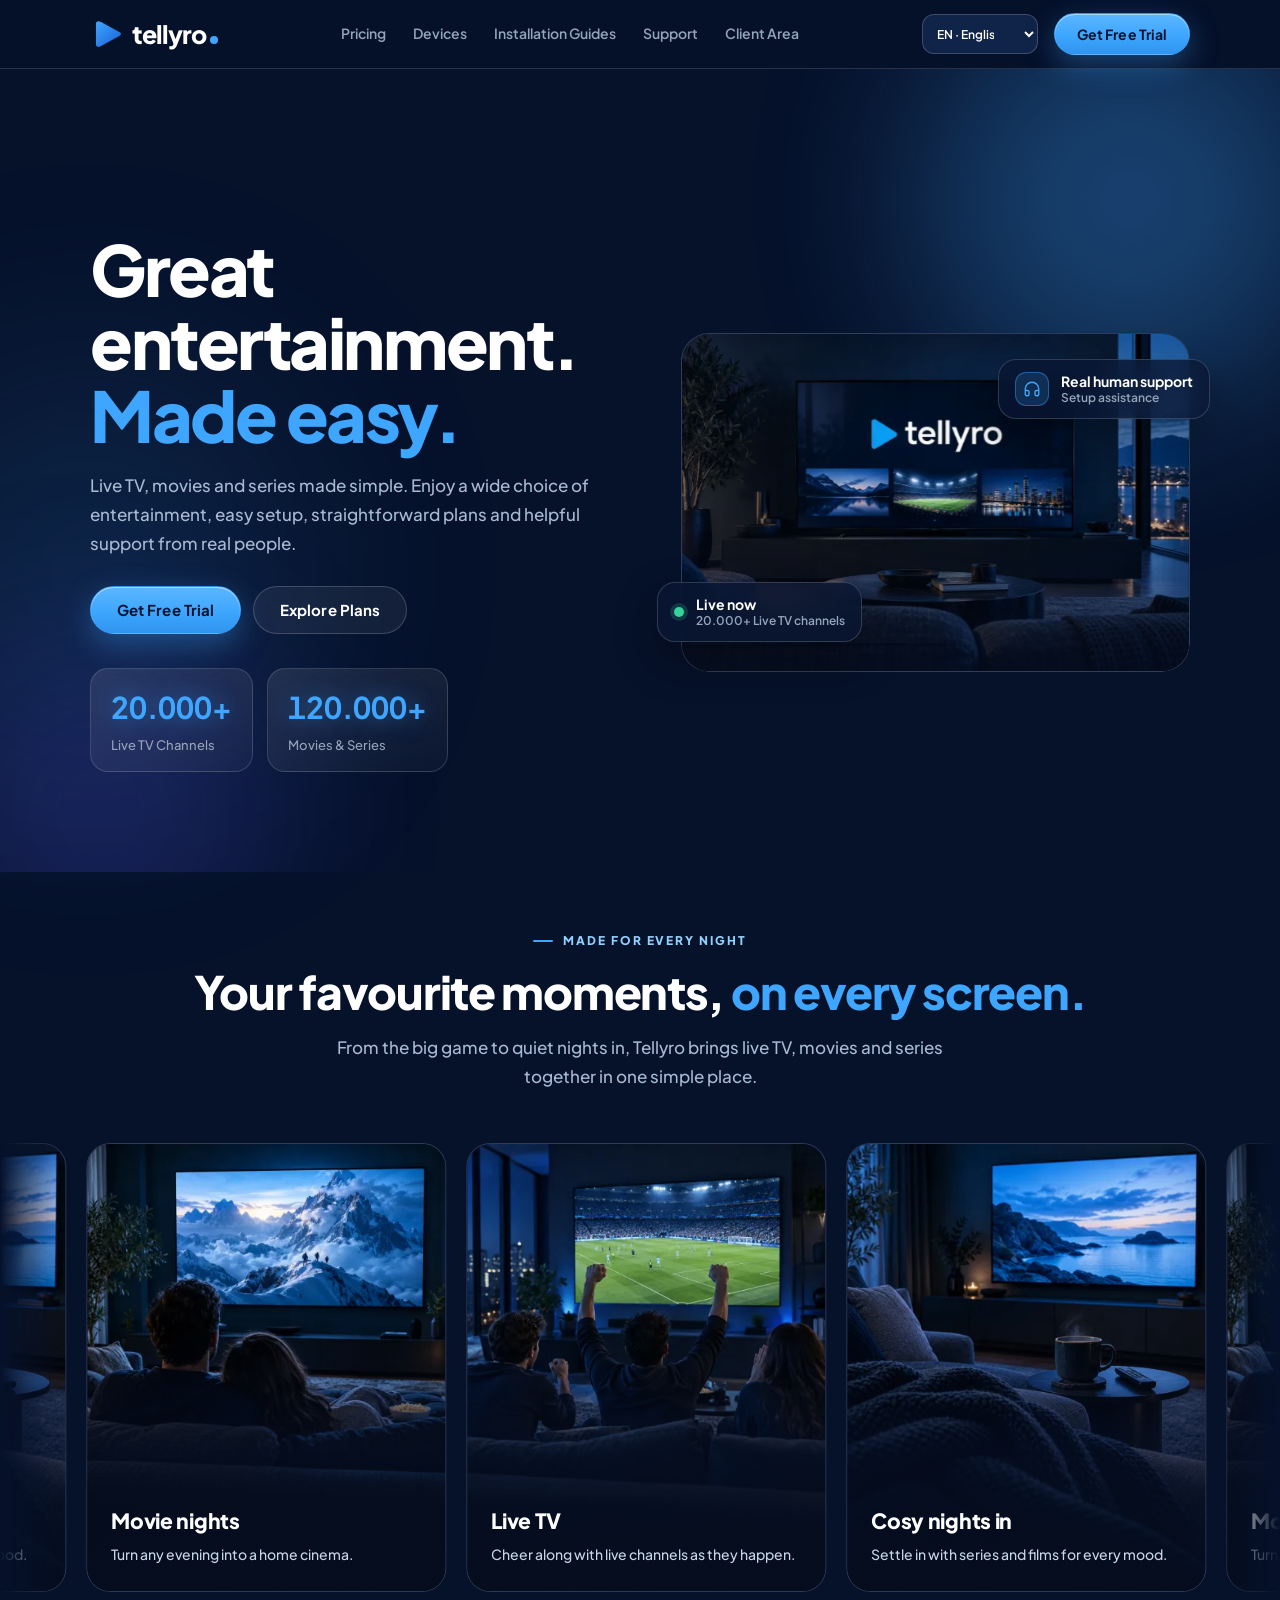
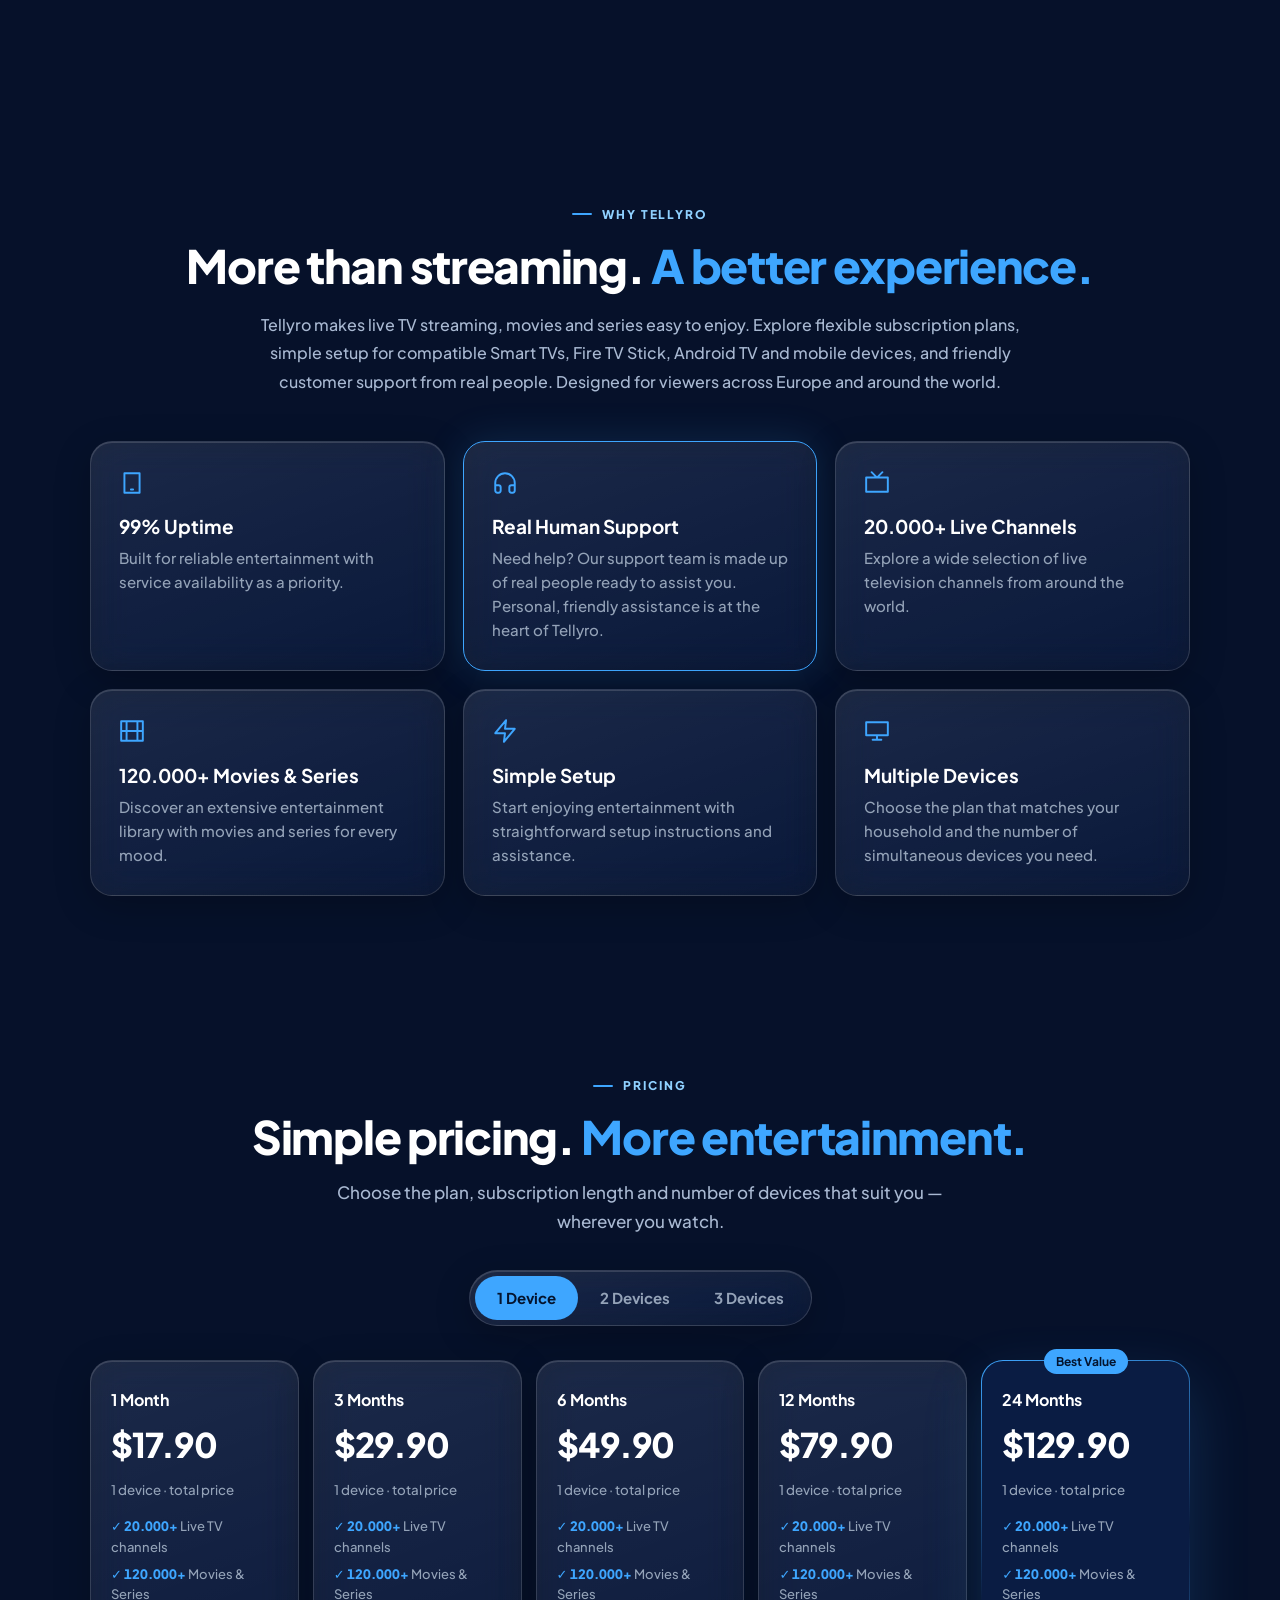
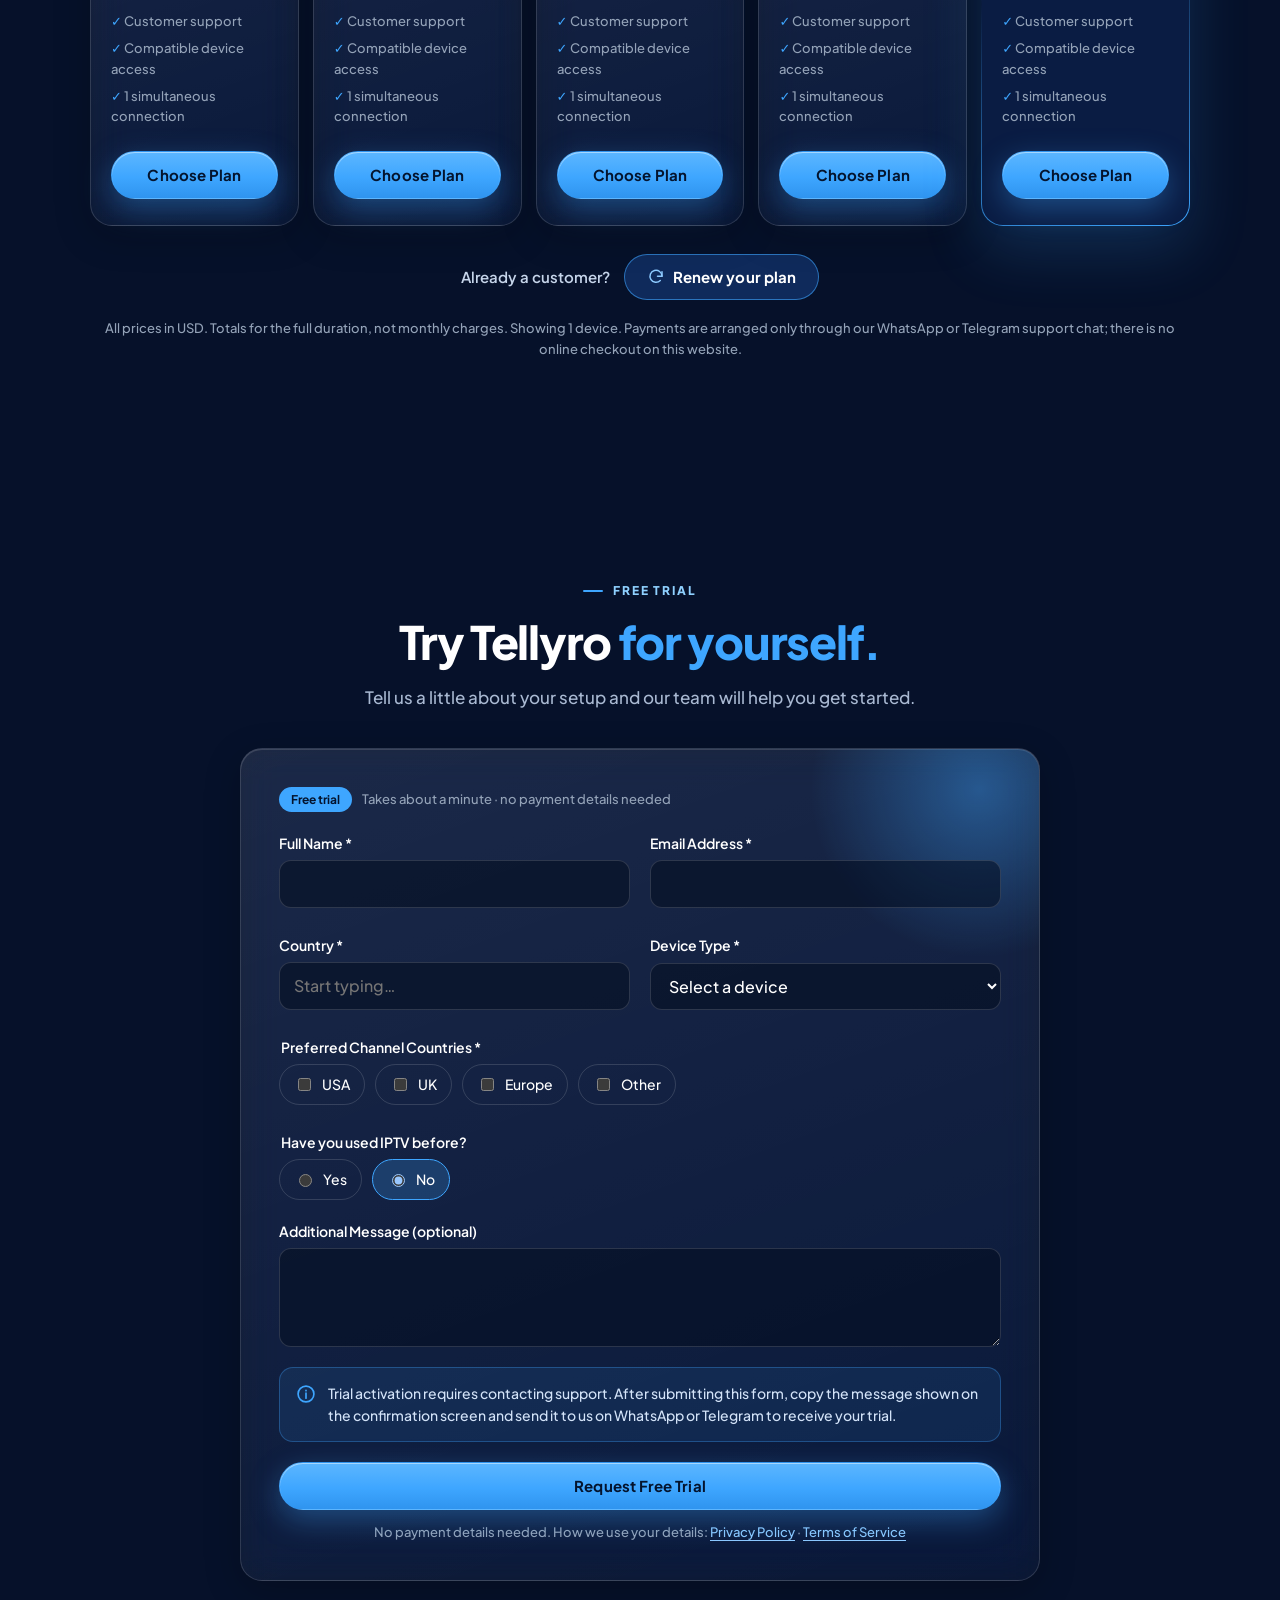
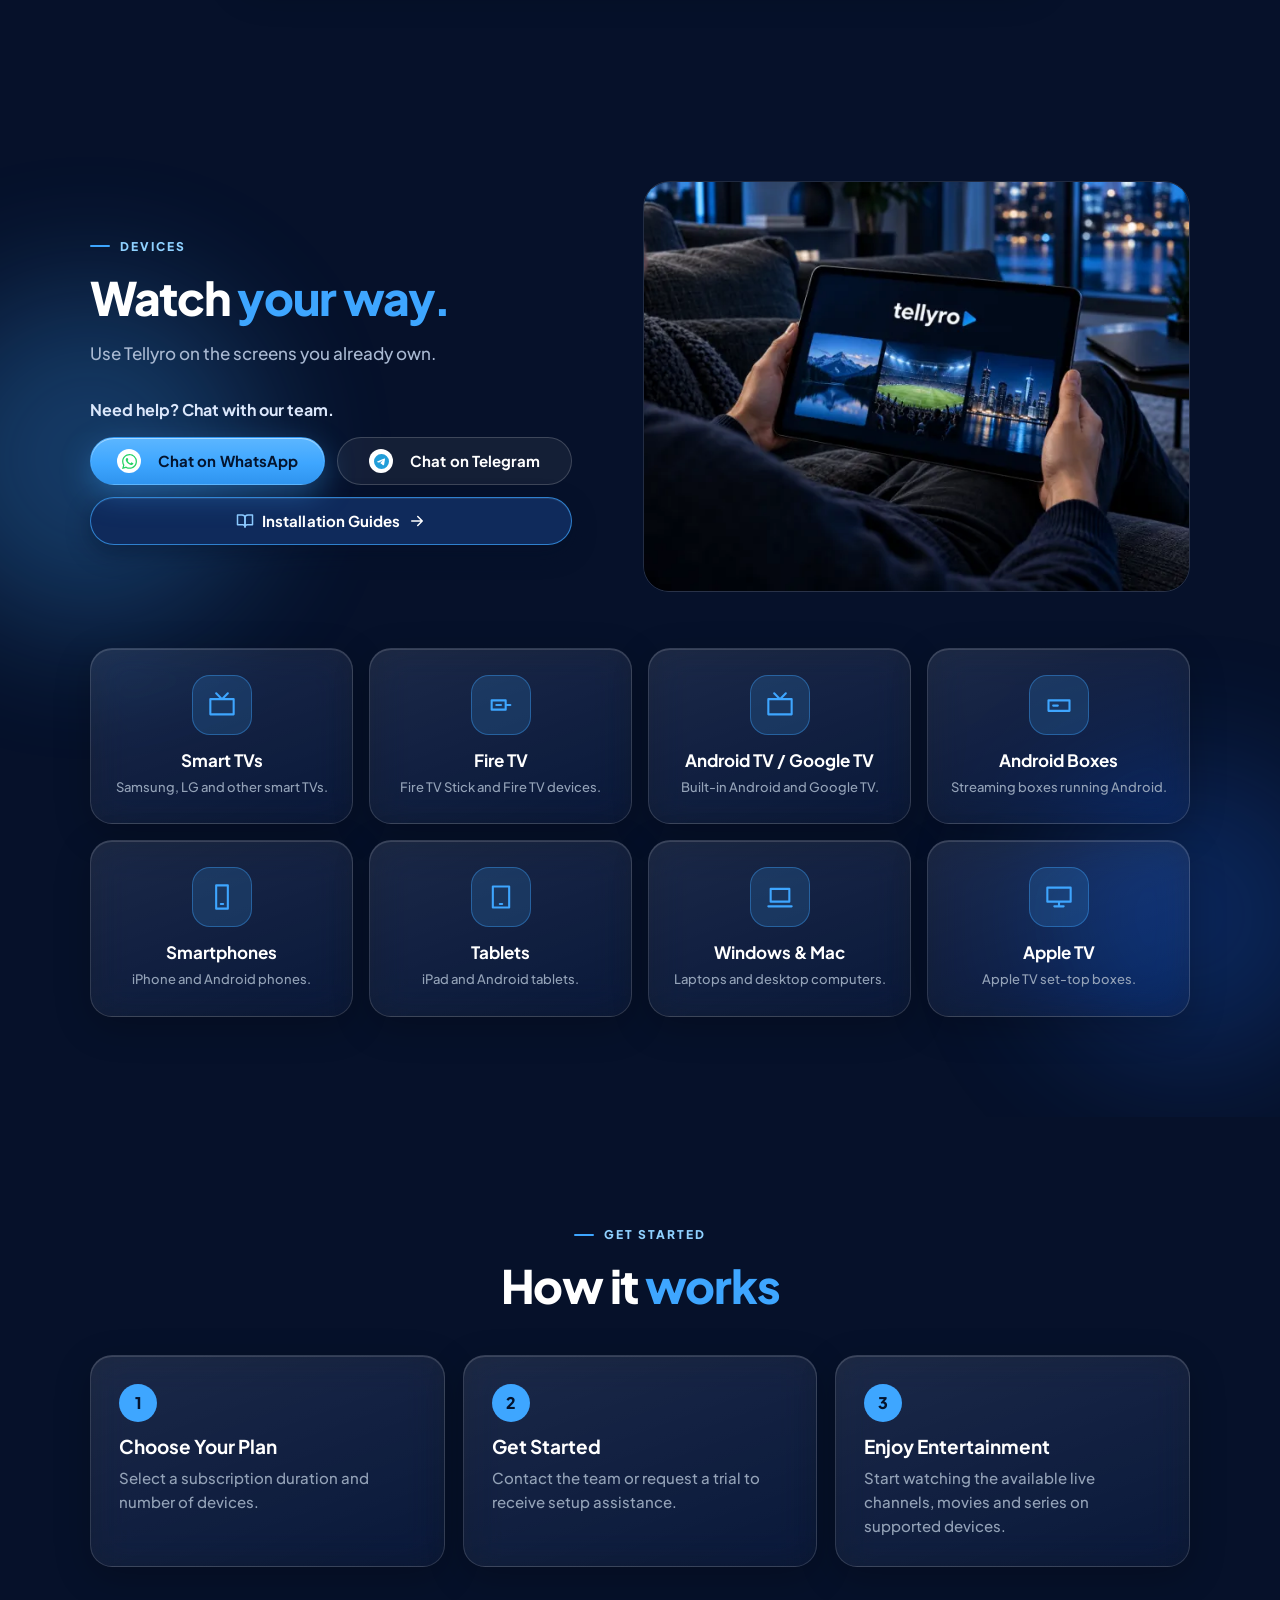
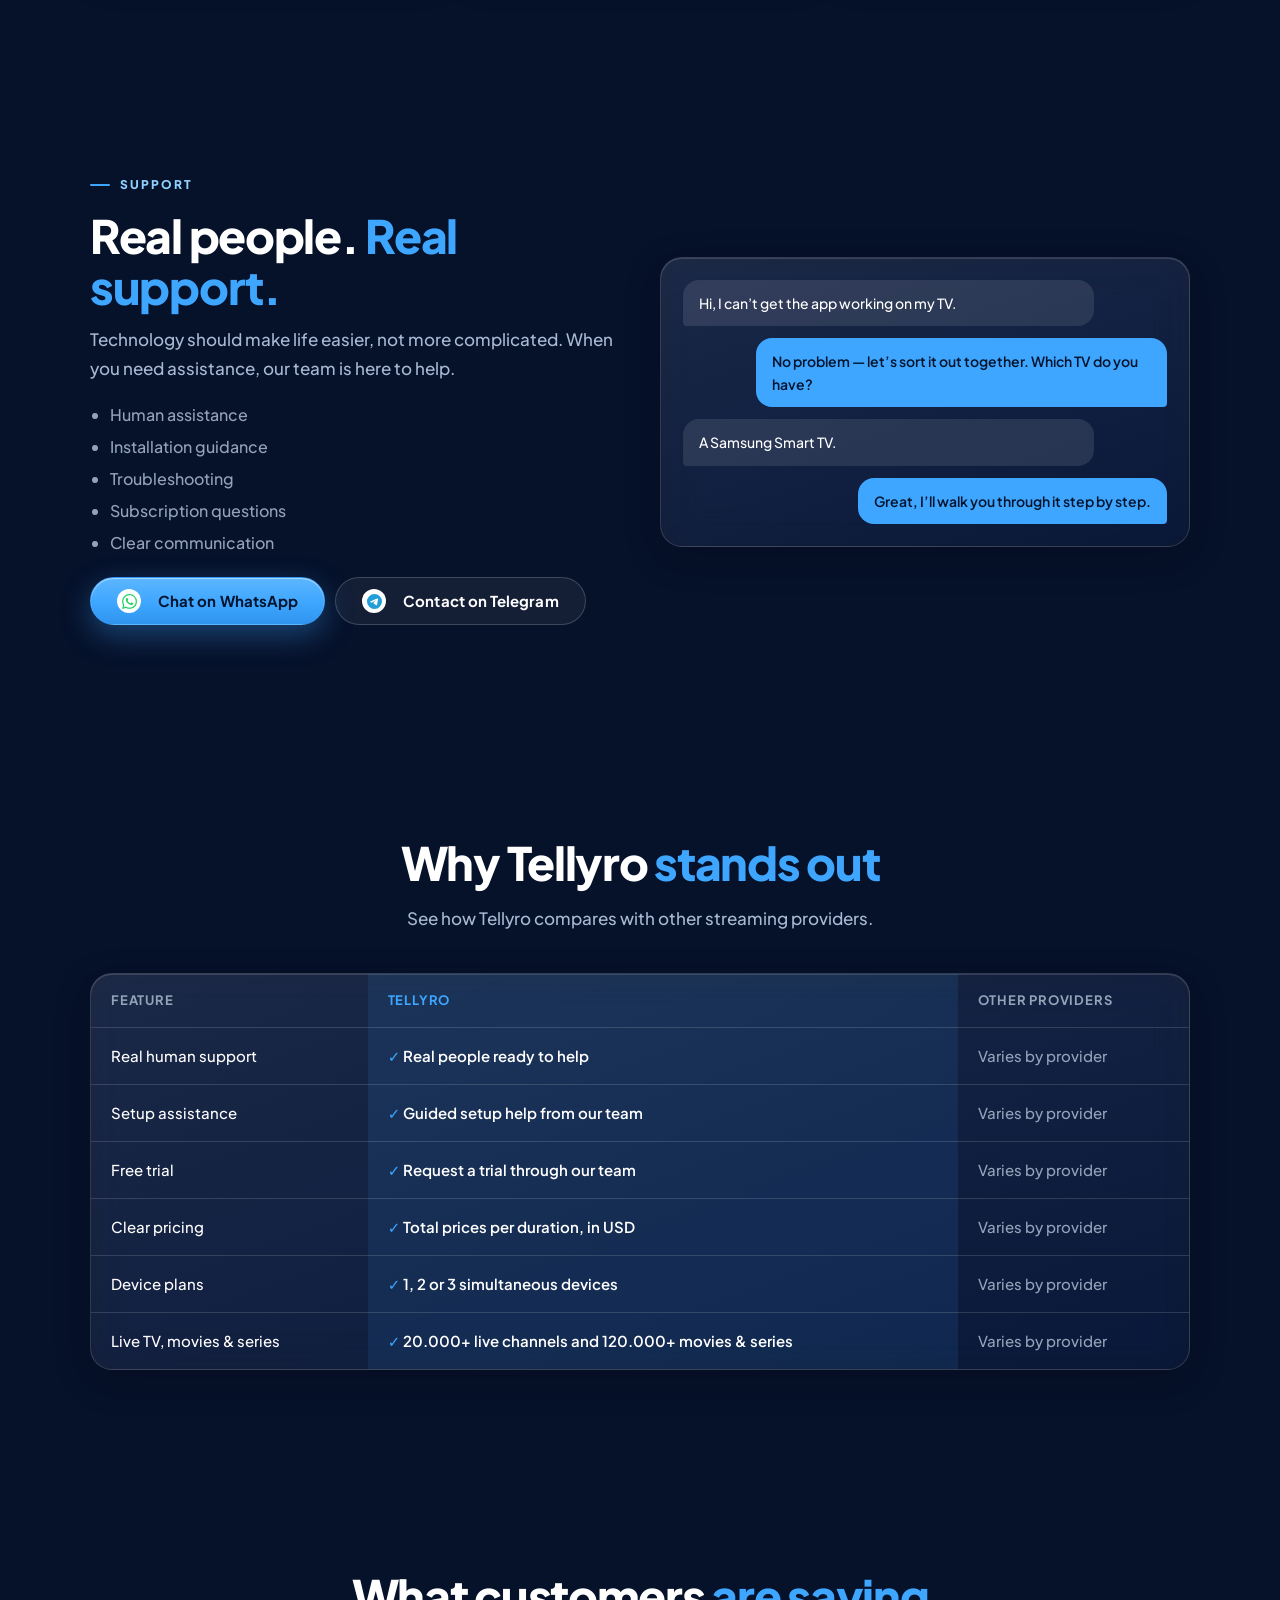
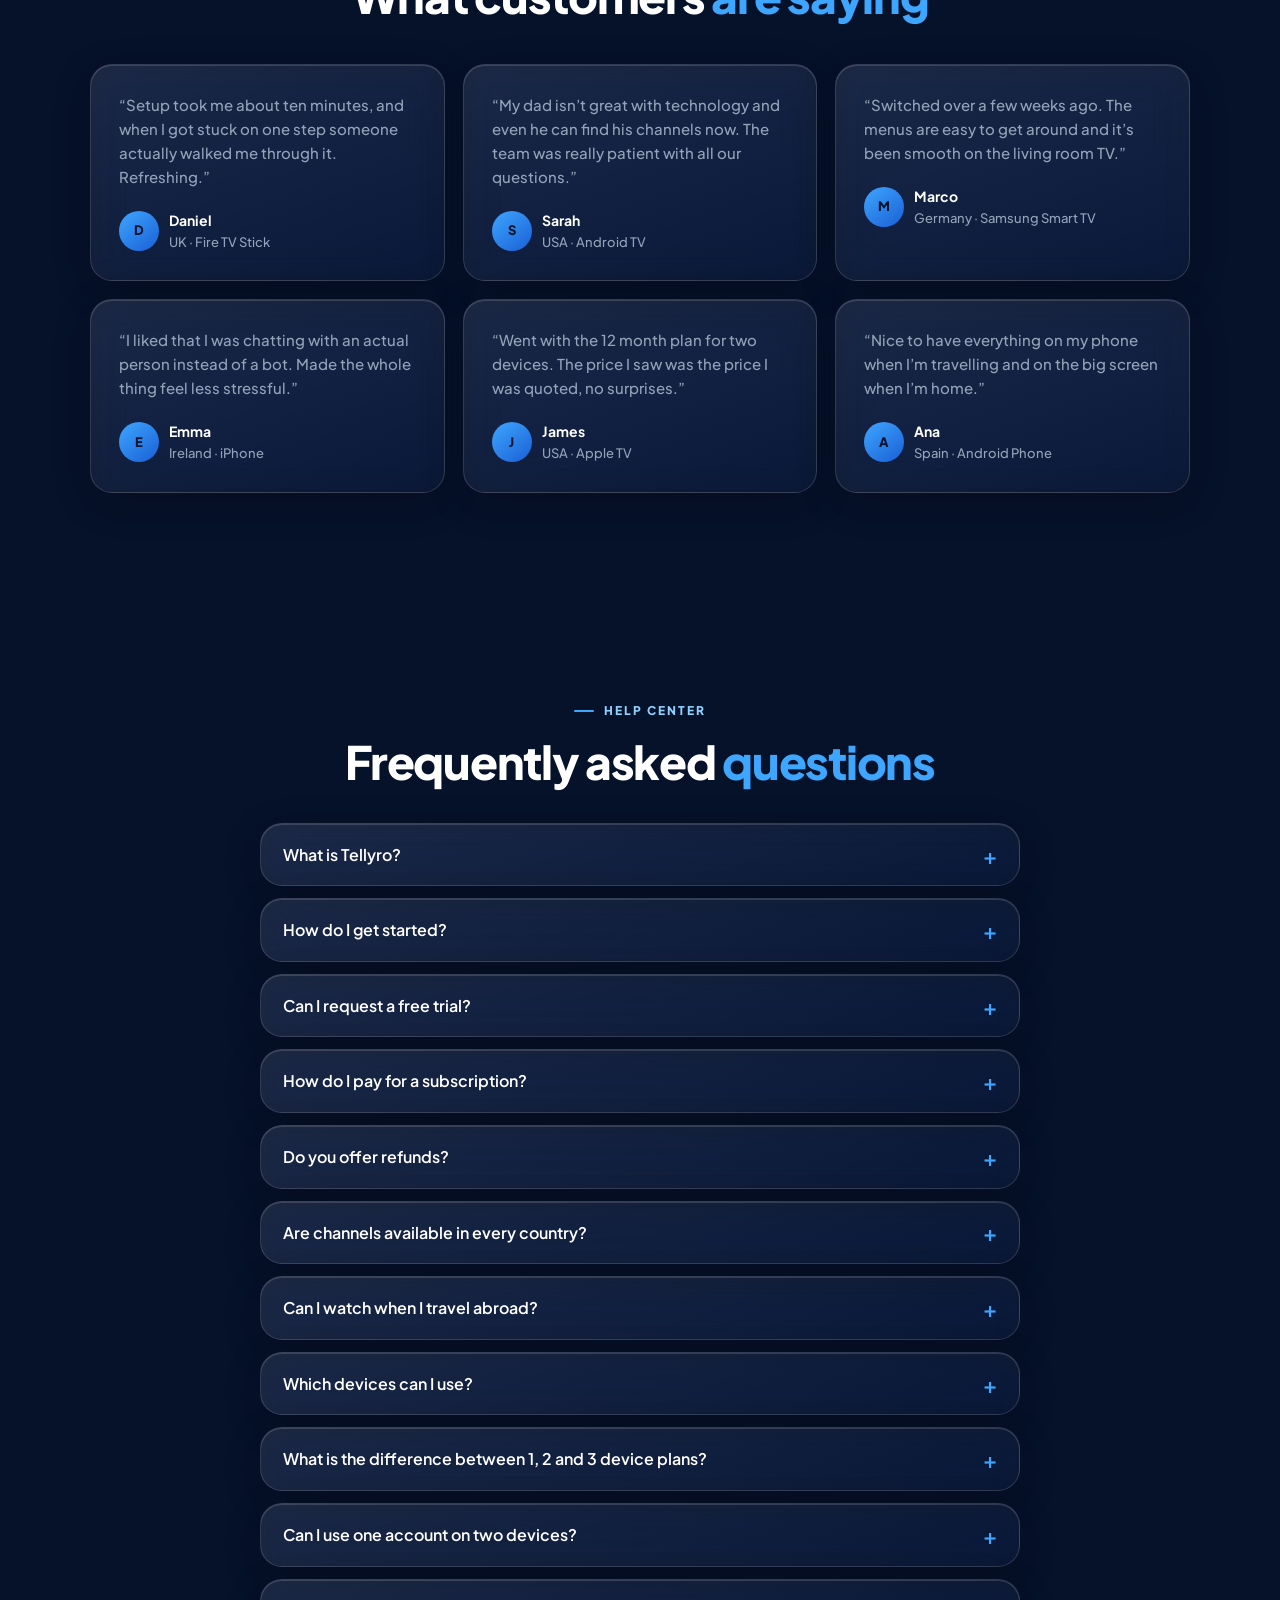
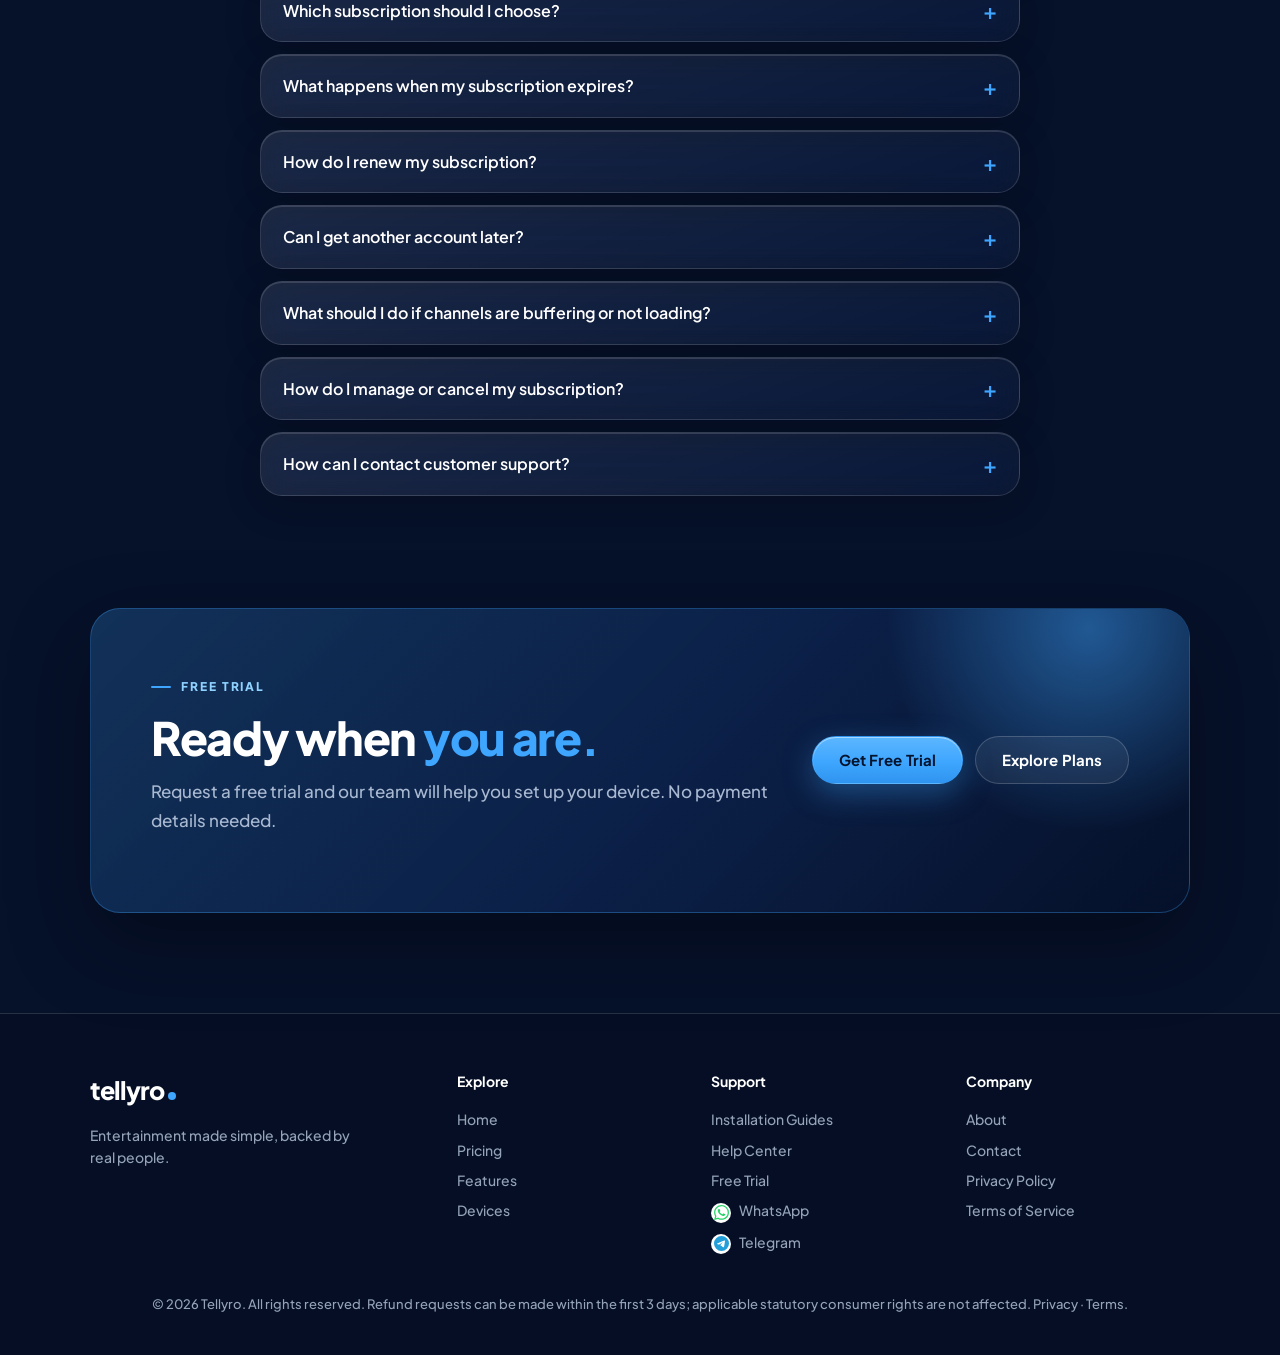
==== commit 13bba38f: "Run the Cloudflare check in the background (hidden widget)" ====
--- a/index.html
+++ b/index.html
@@ -1,4 +1,4 @@
-<!DOCTYPE html>
+﻿<!DOCTYPE html>
 <html lang="en">
 <head>
 <meta charset="utf-8">
@@ -428,7 +428,7 @@
  const wrapper=$('#trial-turnstile');
  if(!autoTrialReady()){wrapper.hidden=true;return;}
  wrapper.hidden=false;
- wrapper.style.cssText='min-height:70px;margin:8px 0';
+ wrapper.style.cssText='margin:0';
  // Only load the widget when a real public site key exists. Placeholder keys
  // previously rendered a white "Troubleshoot" error inside the trial form.
  const sc=document.createElement('script');
@@ -438,7 +438,7 @@
   try{
    if(!window.turnstile)throw Error('Verification unavailable');
    trialWidget=window.turnstile.render('#trial-turnstile',{
-    sitekey:trialConfig.turnstileSiteKey,theme:'dark',
+    sitekey:trialConfig.turnstileSiteKey,theme:'dark',appearance:'interaction-only',
     'error-callback':()=>{trialSecurityError='Security check unavailable. You can send your request through support chat instead.';},
     'expired-callback':()=>showErr('Verification expired. Complete it again before submitting.')
    });
@@ -497,10 +497,11 @@
  e.preventDefault();if(trialSubmitting)return; // guard against double clicks / repeated Enter
  showErr('');const details=validateTrial();if(!details)return;
  if(!autoTrialReady()){showTrialConfirmation(details,{saved:false});return} // backend not configured: nothing is saved
- const token=trialWidget!=null&&window.turnstile?window.turnstile.getResponse(trialWidget):'';
+ // the check runs by itself in the background; give it a few seconds if the visitor was very quick
+ let token='';for(let i=0;i<40&&!token&&!trialSecurityError&&trialWidget!==null;i++){try{token=window.turnstile.getResponse(trialWidget)||''}catch{}if(!token)await new Promise(r=>setTimeout(r,250))}
  if(!token){
   if(trialSecurityError||trialWidget===null)showTrialConfirmation(details,{saved:false}); // verification can't load: send via chat
-  else{showErr('Please complete the security check above, then press Request Free Trial again.');$('#trial-turnstile').scrollIntoView({block:'center',behavior:'smooth'})}
+  else{showErr('The security check is still running. Please press Request Free Trial again in a moment.');$('#trial-turnstile').scrollIntoView({block:'center',behavior:'smooth'})}
   return;
  }
  // label restores the English source text, which i18n re-translates
@@ -582,3 +583,5 @@
 <script defer src="assets/i18n.js"></script>
 </body>
 </html>
+
+
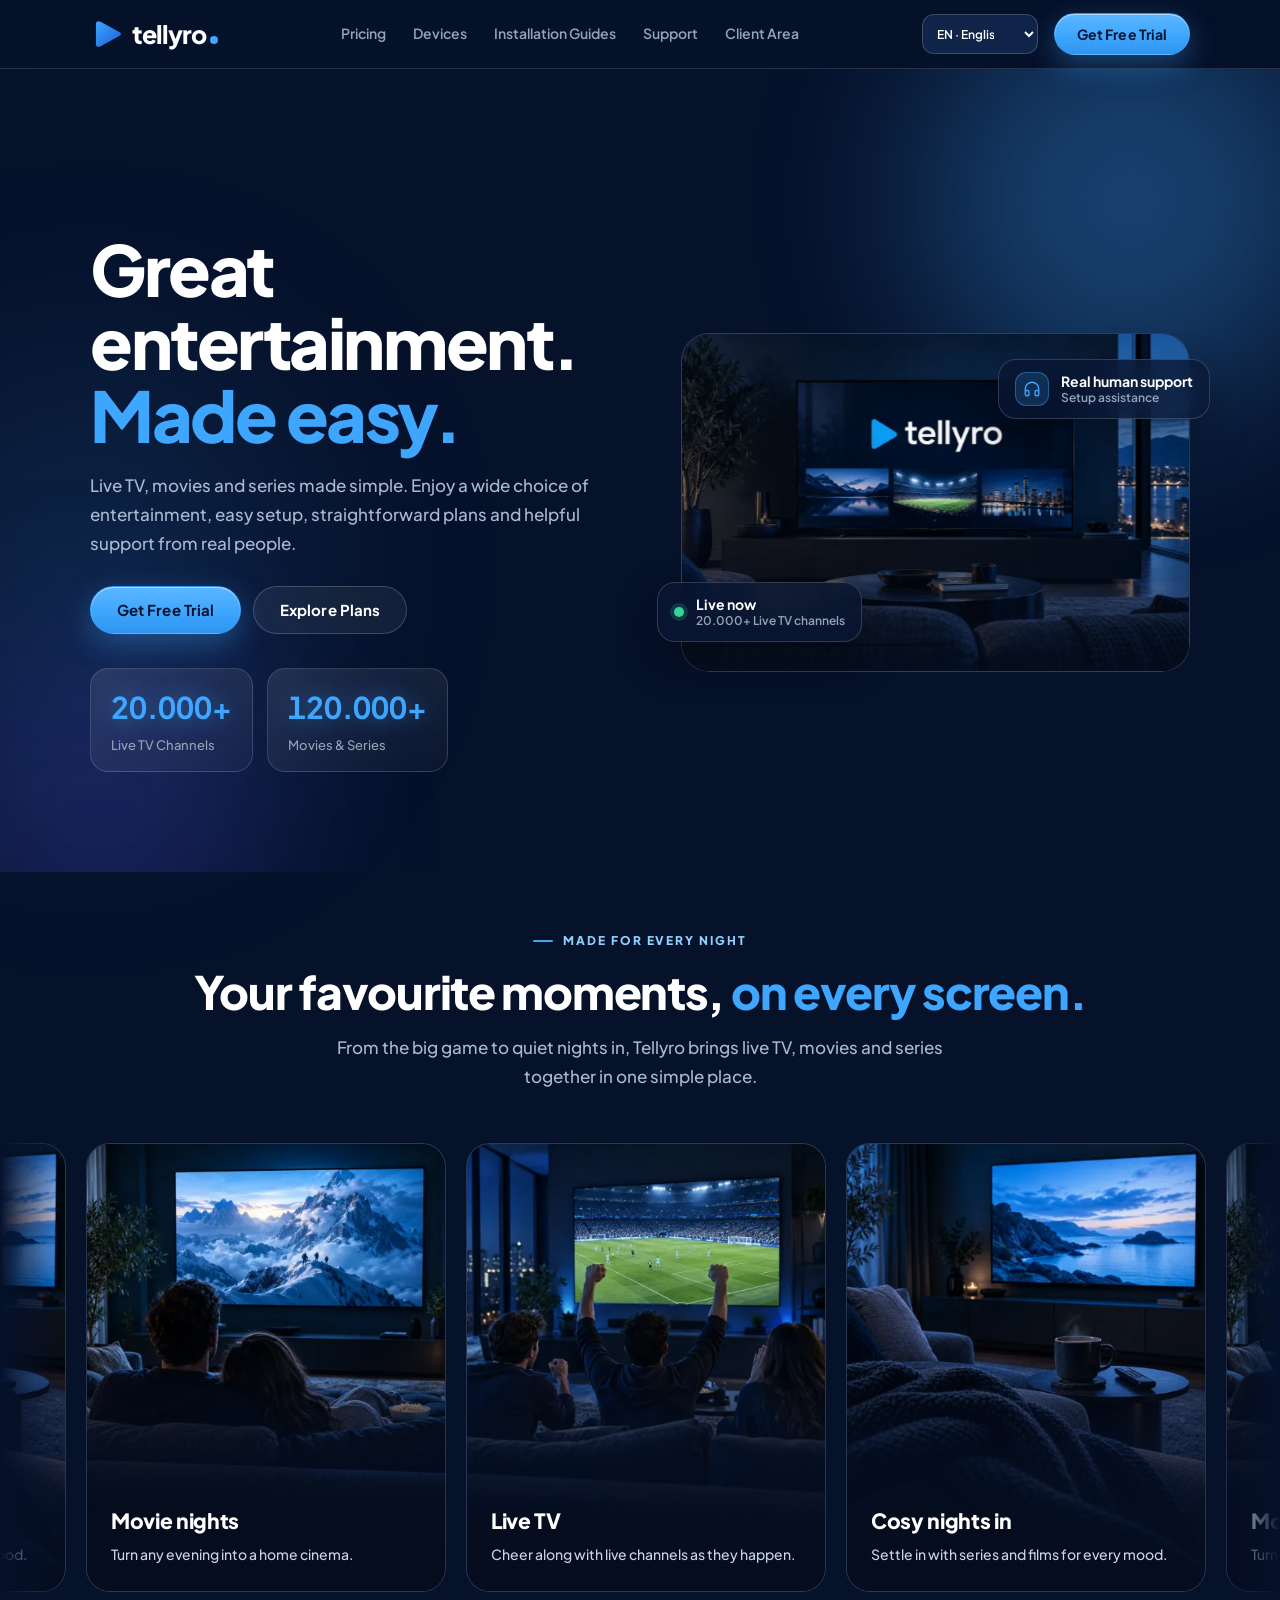
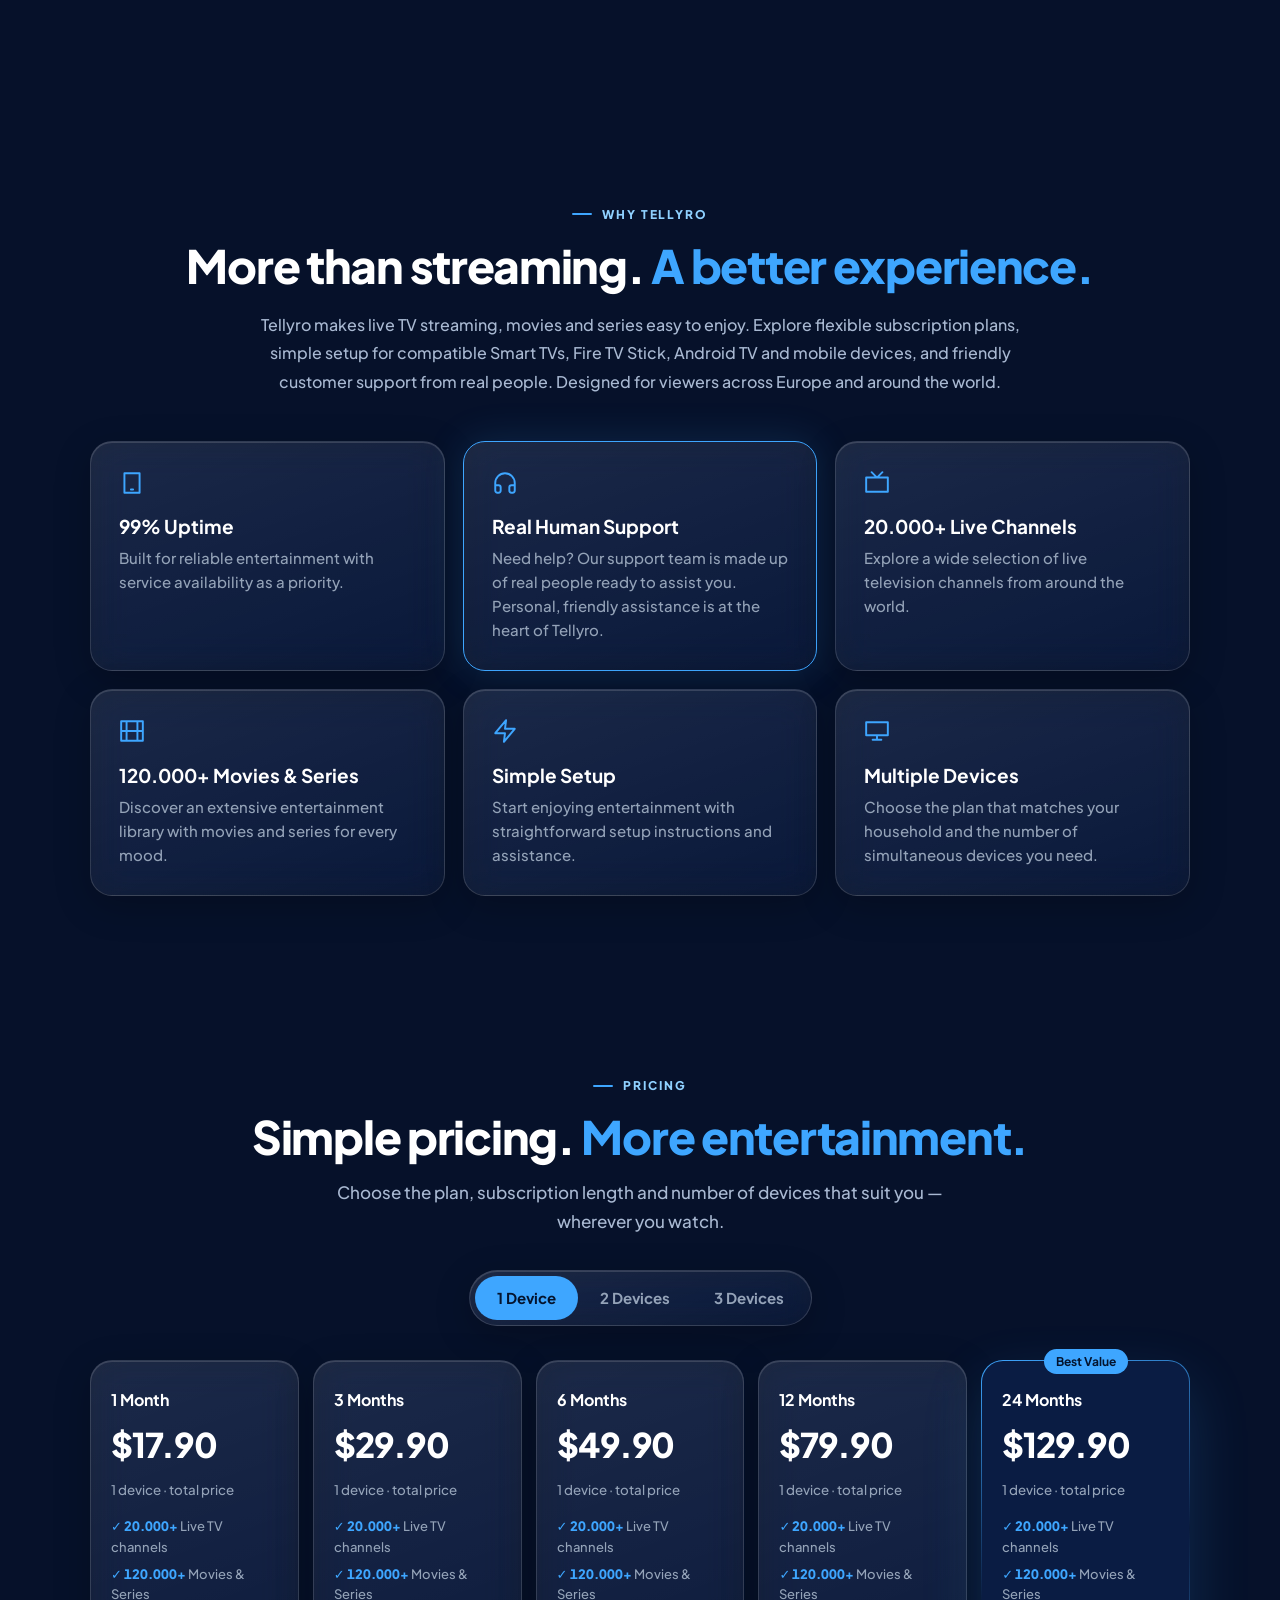
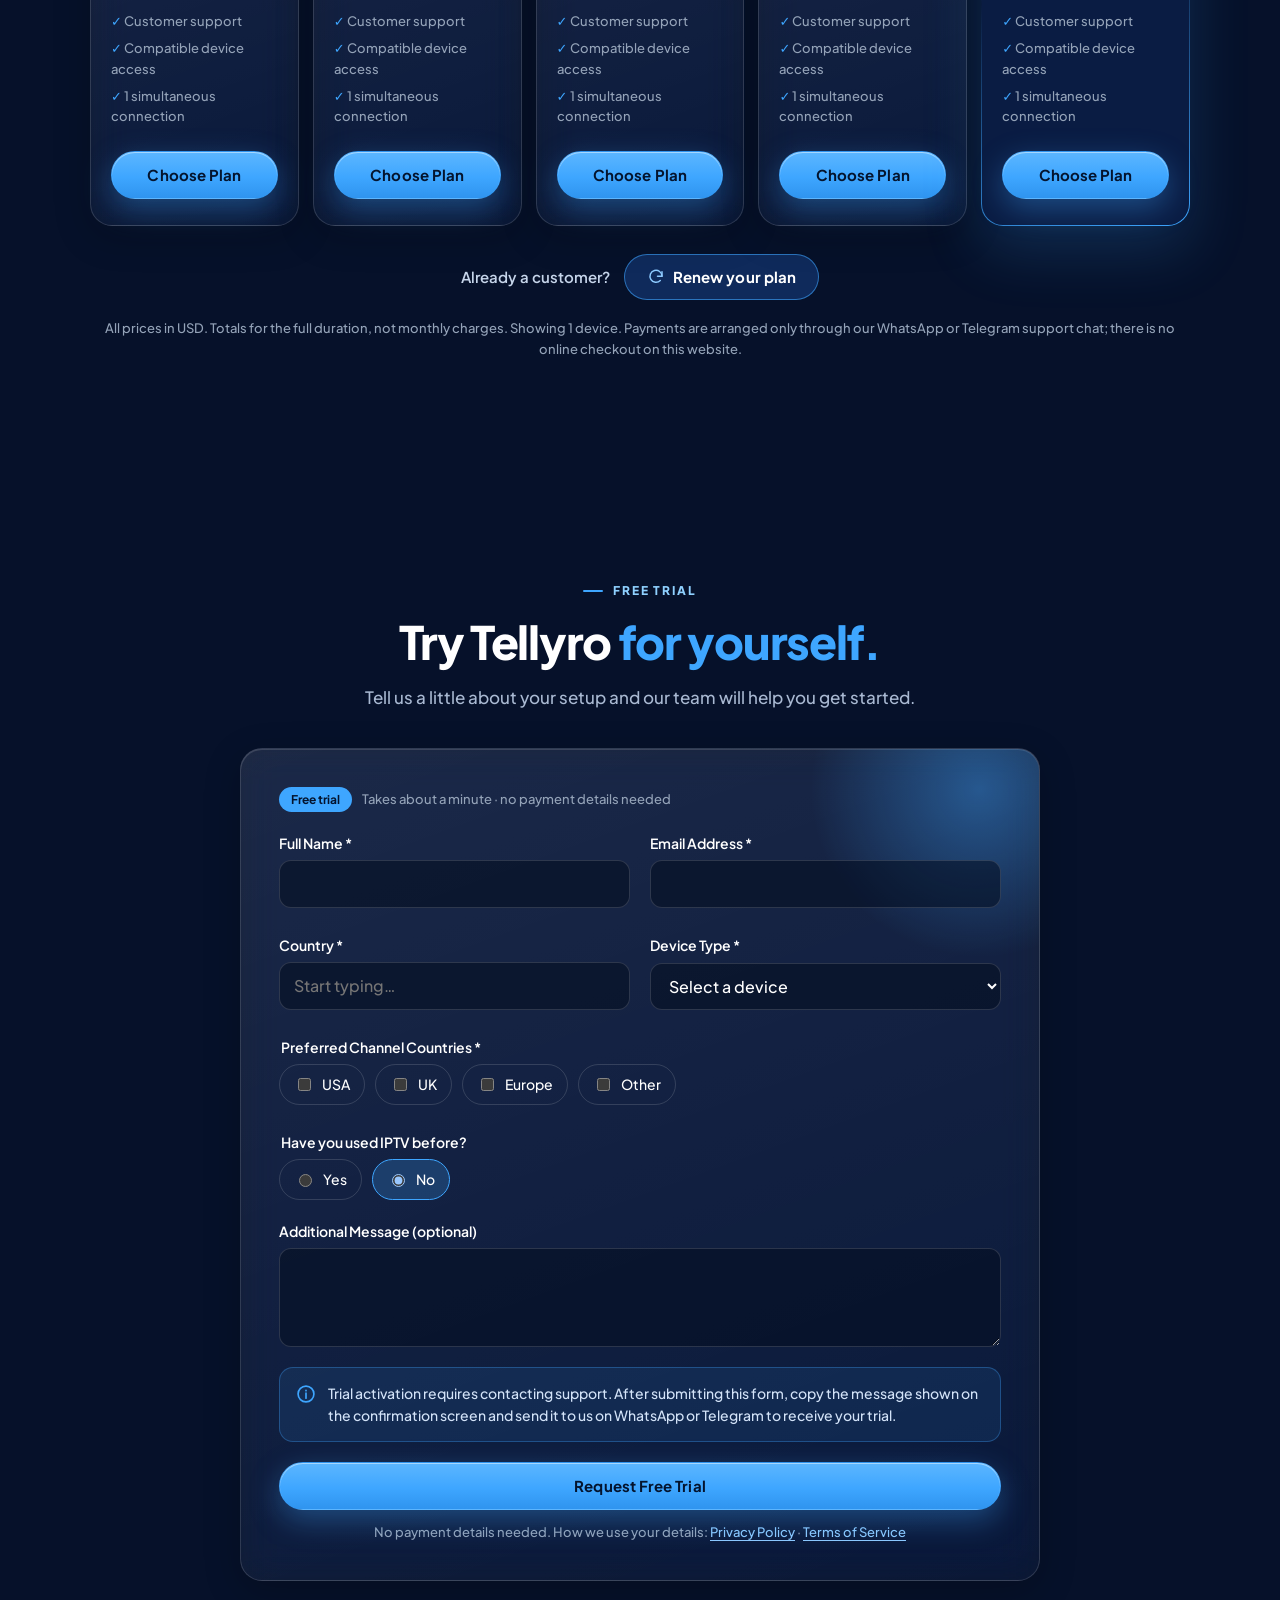
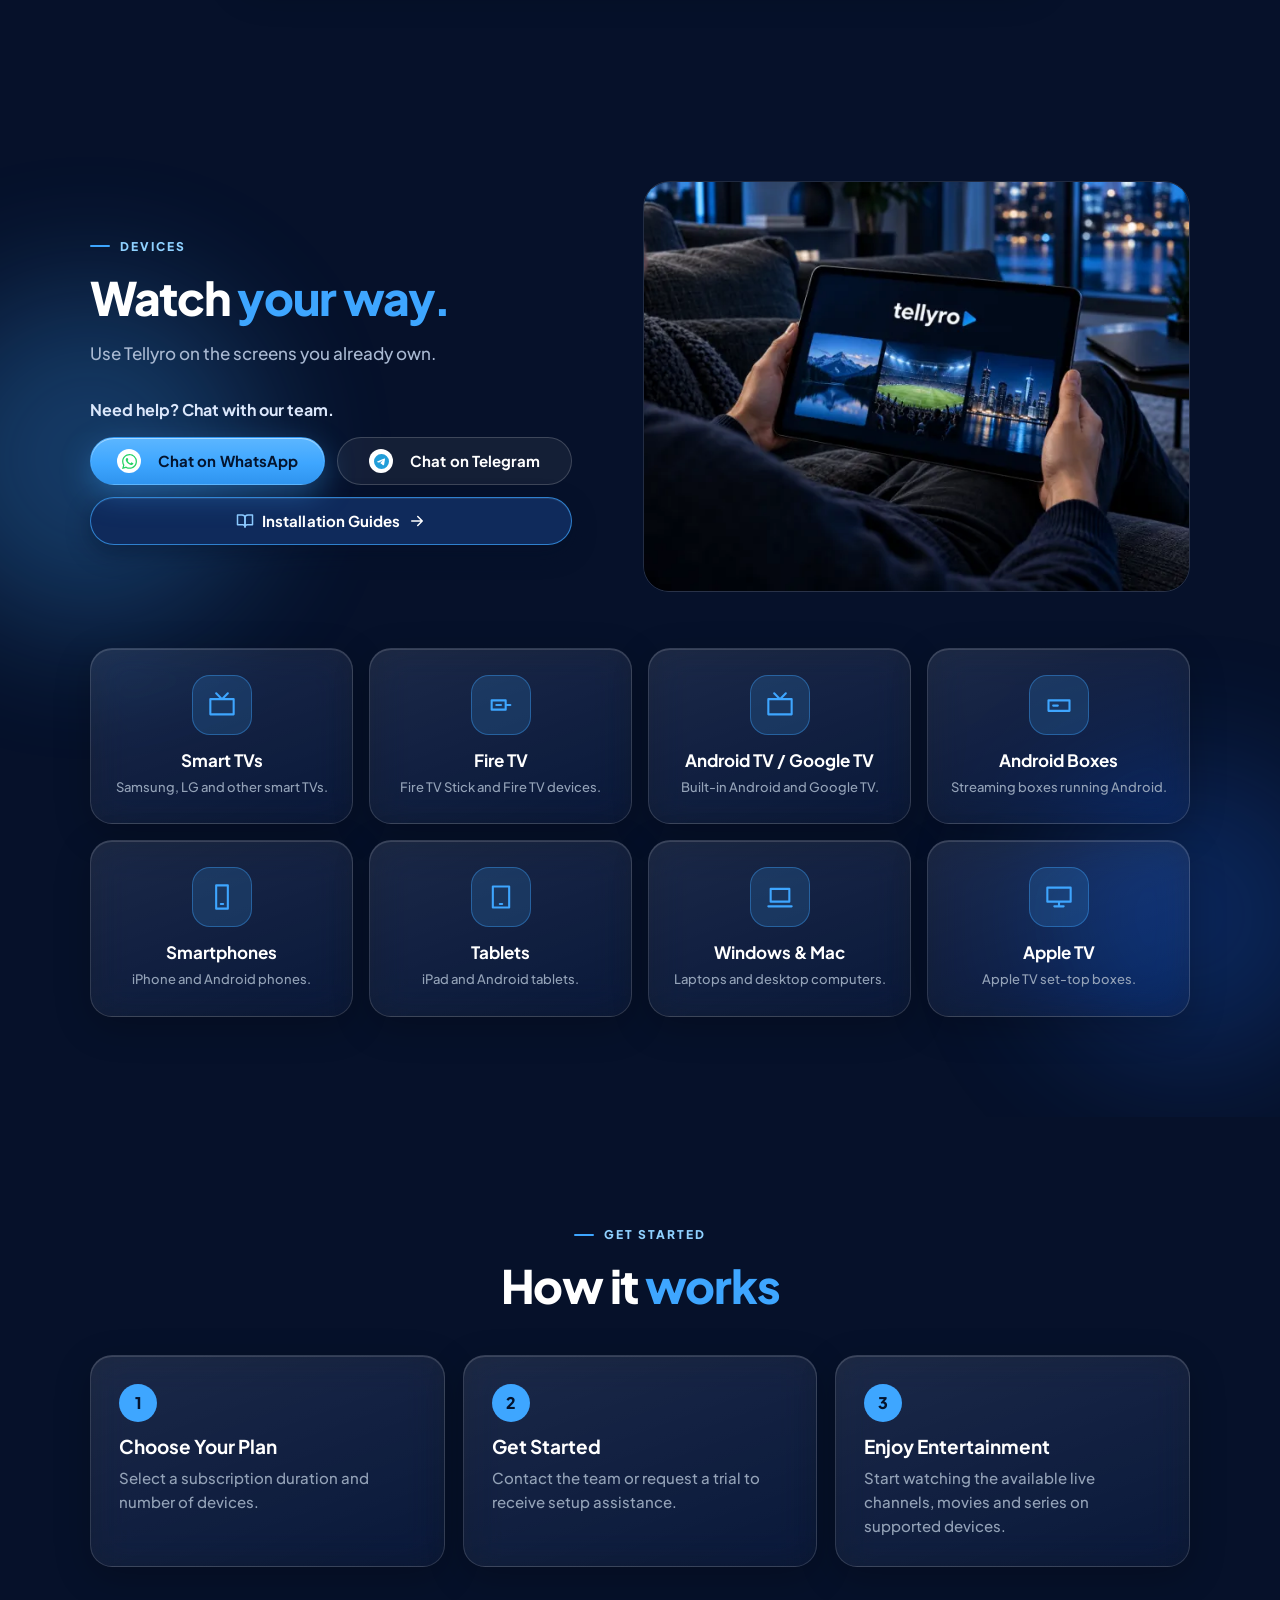
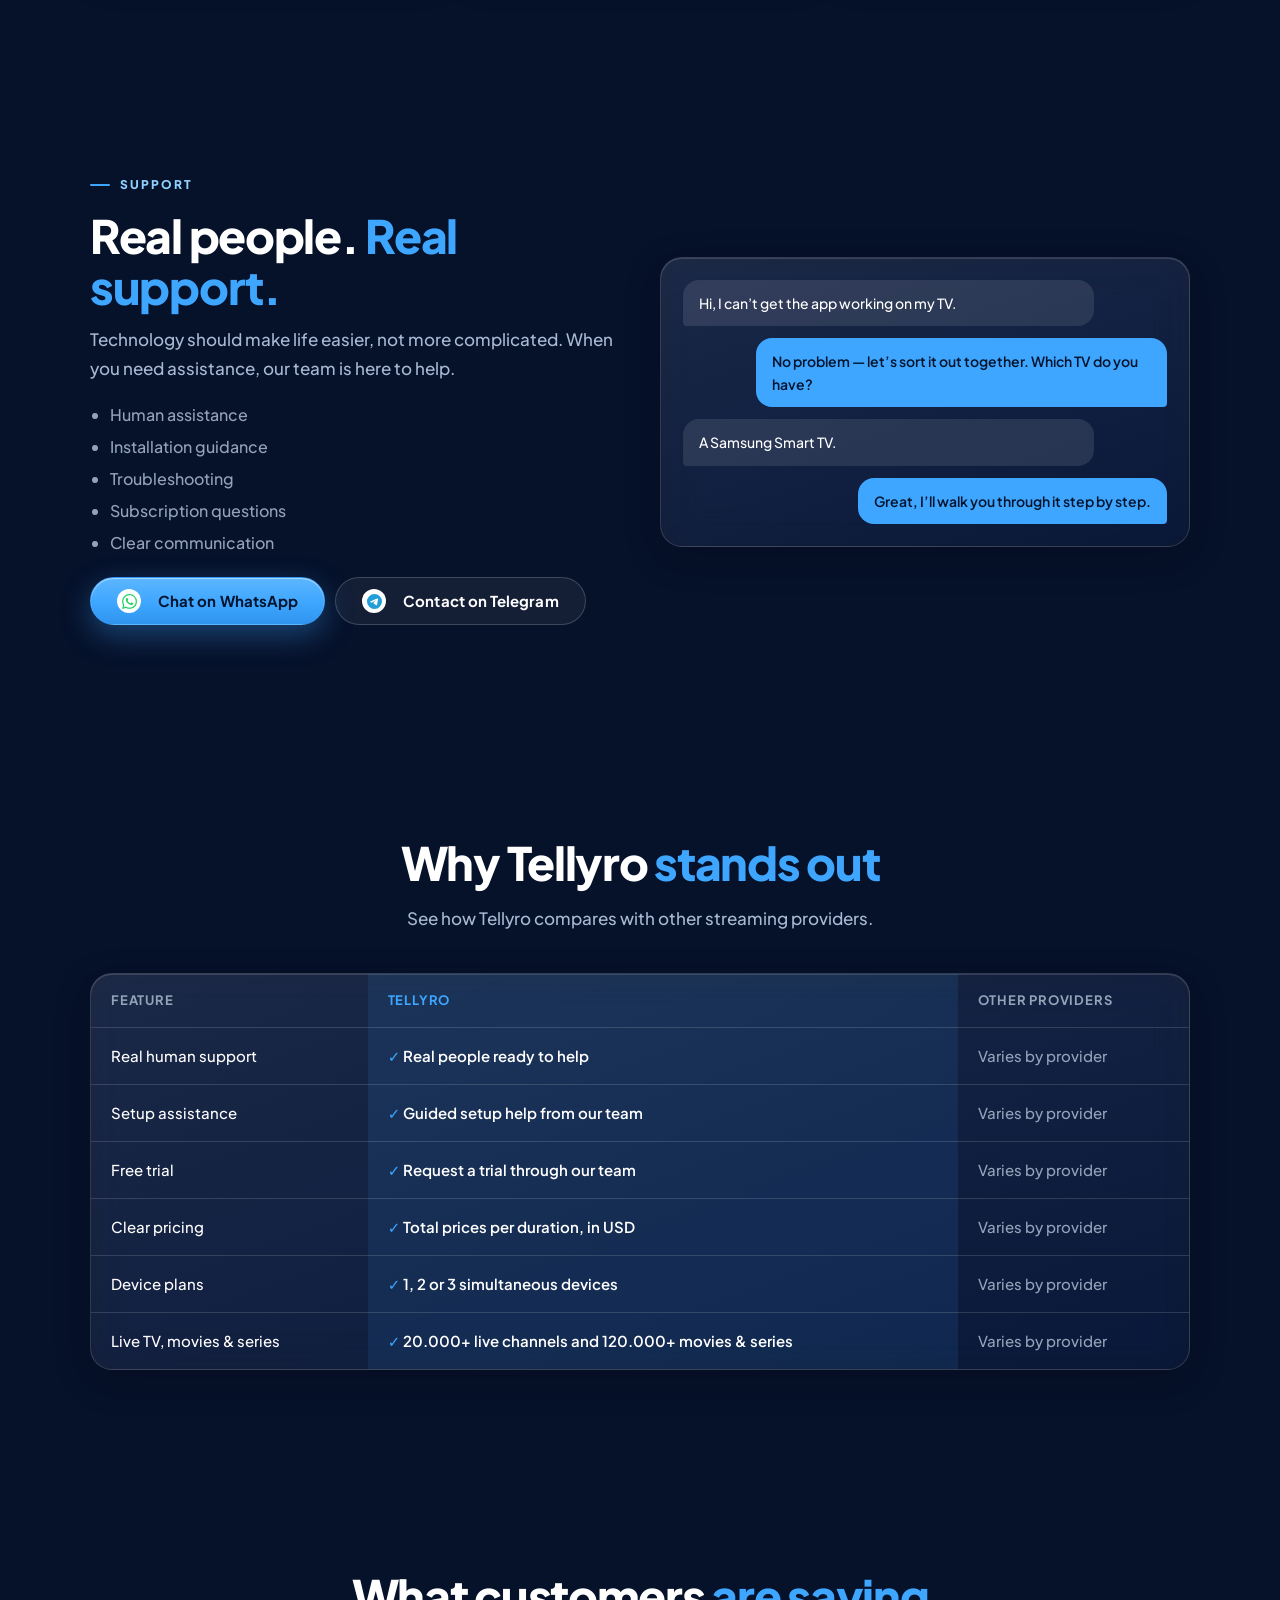
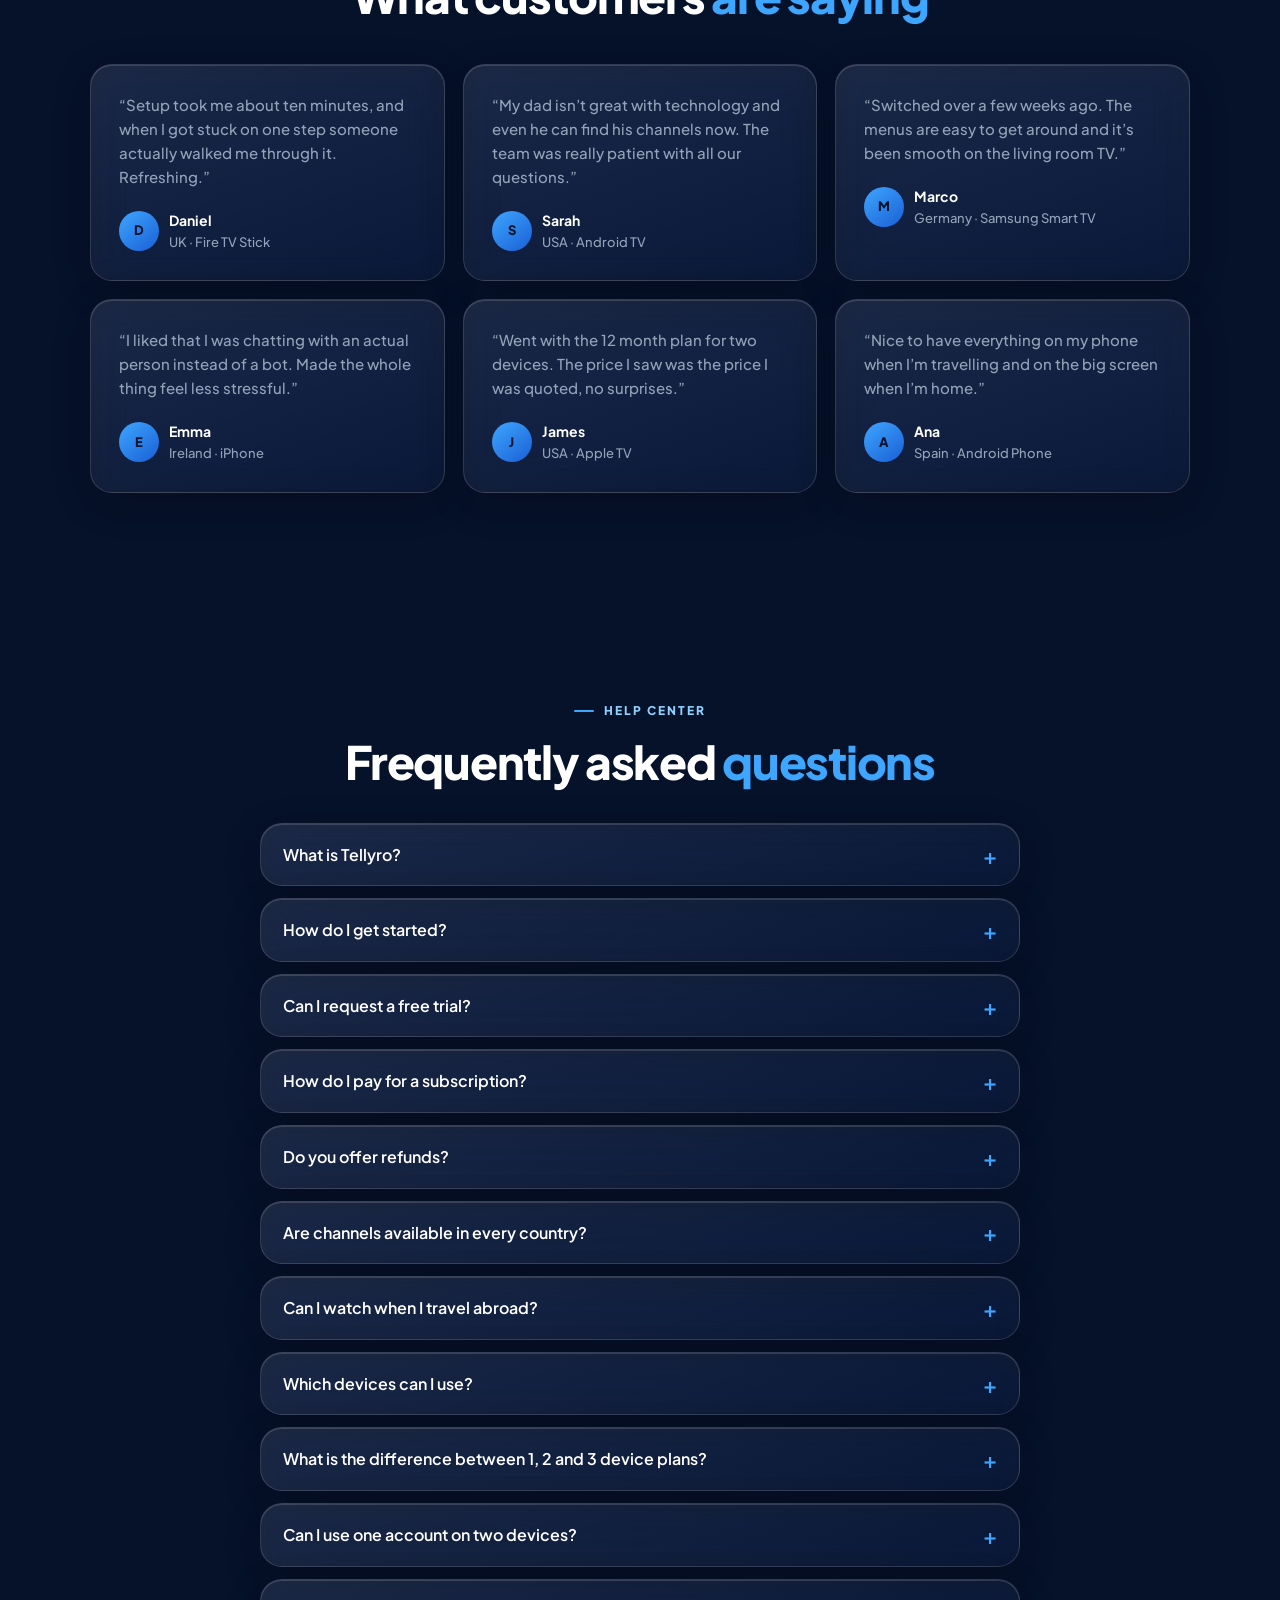
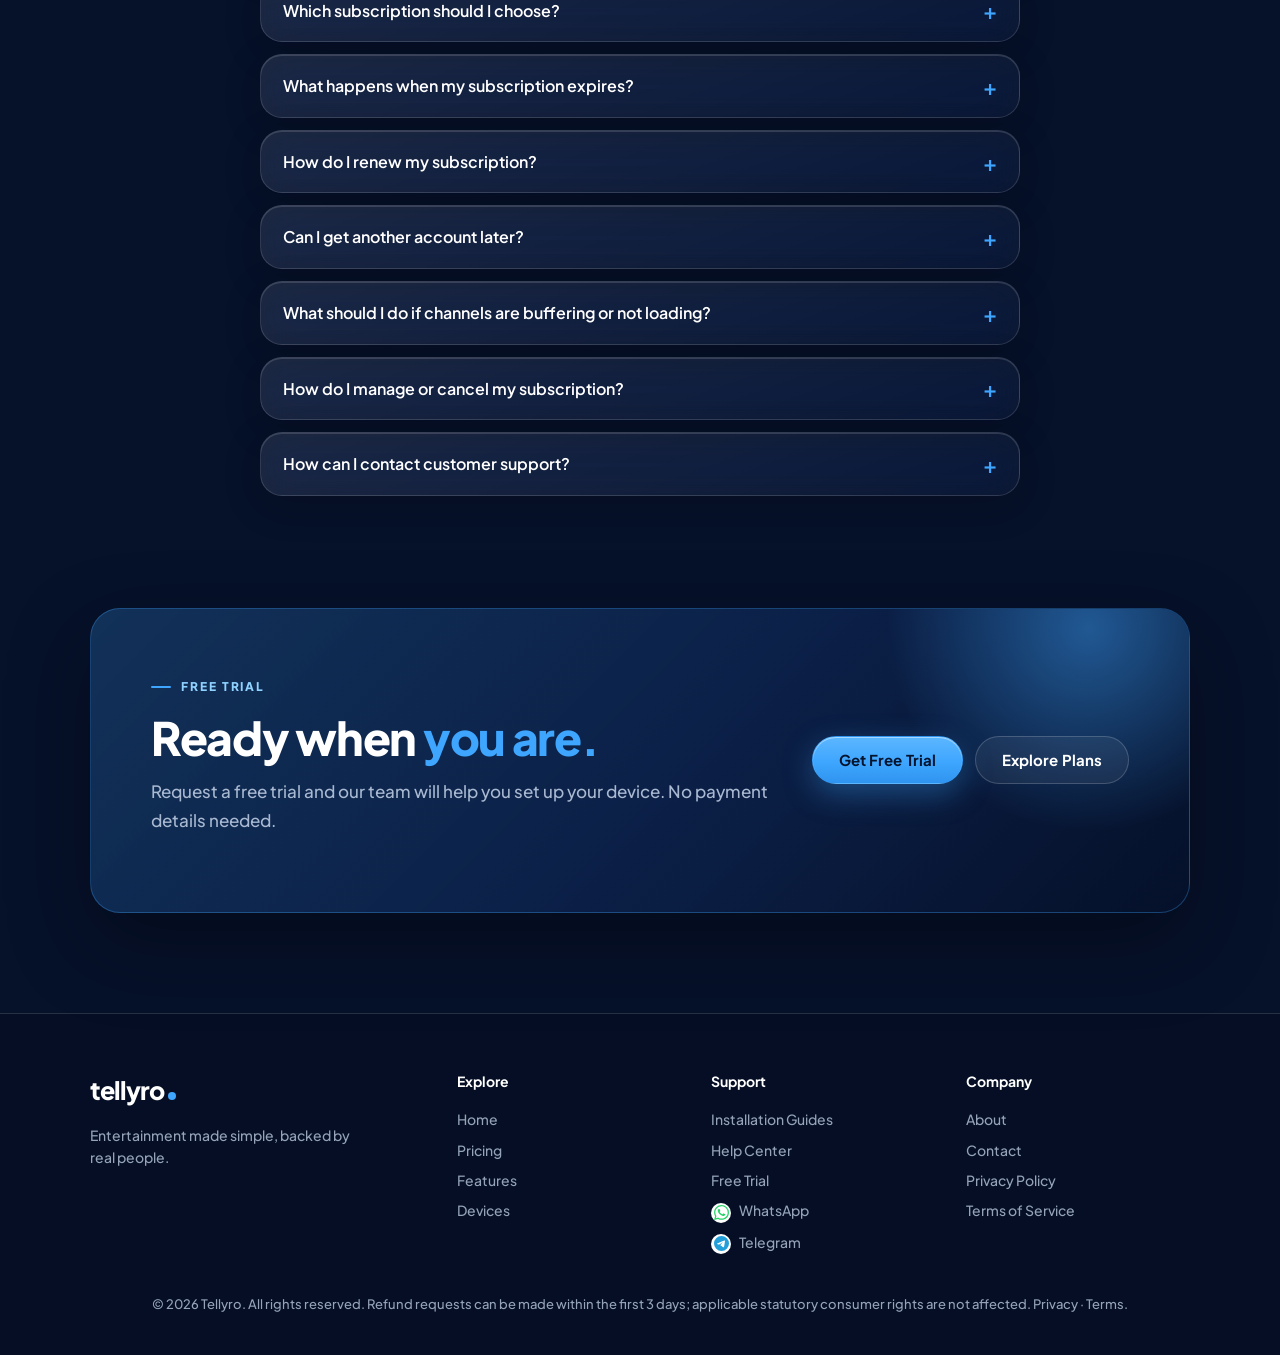
==== commit b1e42c85: "Update 2026-10-28 23:24 (1 files) - published with publish-all.ps1" ====
--- a/index.html
+++ b/index.html
@@ -511,13 +511,20 @@
    method:'POST',headers:{'content-type':'application/json','apikey':trialConfig.supabaseAnonKey},body:JSON.stringify({...details,turnstile:token})});
   let result={};try{result=await response.json()}catch{}
   if(response.status===503){showTrialConfirmation(details,{saved:false});return} // requests paused: nothing was saved, use chat
-  if(!response.ok||!result.ok)throw Error(result.error||'');
+  if(!response.ok||!result.ok){const er=Error(result.error||'');er.code=result.code||'';er.retryAfter=Number(result.retry_after)||Number(response.headers.get('retry-after'))||0;throw er}
   const id=[result.id,result.request_id,result.requestId].find(v=>typeof v=='string'&&v.trim()||typeof v=='number');
   showTrialConfirmation(details,{saved:true,requestId:id!=null?String(id).trim():''});
  }catch(err){
   // keep everything the customer typed; let them retry
   if(window.turnstile&&trialWidget!=null)window.turnstile.reset(trialWidget);
-  showErr('We couldn’t save your request. Your details are still filled in. Please try again, or message us on WhatsApp or Telegram.',err.message);
+  if(err.code==='rate_limited'){
+   // a genuine limit: say how long to wait and offer support; the form keeps what was typed
+   const mins=Math.max(1,Math.ceil((err.retryAfter||60)/60));
+   showErr(`Several requests have come from your network. Your details are still filled in. Please try again in about ${mins} minute${mins===1?'':'s'}, or message us now:`);
+   const wa=el('a',0,'WhatsApp'),tg=el('a',0,'Telegram'),w=waUrl(),t=safeUrl(CFG.telegram);
+   for(const [a,u] of [[wa,w],[tg,t]])if(u){a.href=u;a.target='_blank';a.rel='noopener noreferrer'}
+   trialErr.append(document.createTextNode(' '),wa,document.createTextNode(' · '),tg);
+  }else showErr('We couldn’t save your request. Your details are still filled in. Please try again, or message us on WhatsApp or Telegram.',err.message);
  }finally{trialSubmitting=false;button.disabled=false;button.textContent=label}
 });
 CFG.compare.forEach(([f,a,b])=>{const r=el("tr");r.append(el("td",0,f),el("td","us",a),el("td",0,b));$("#ct tbody").append(r)});
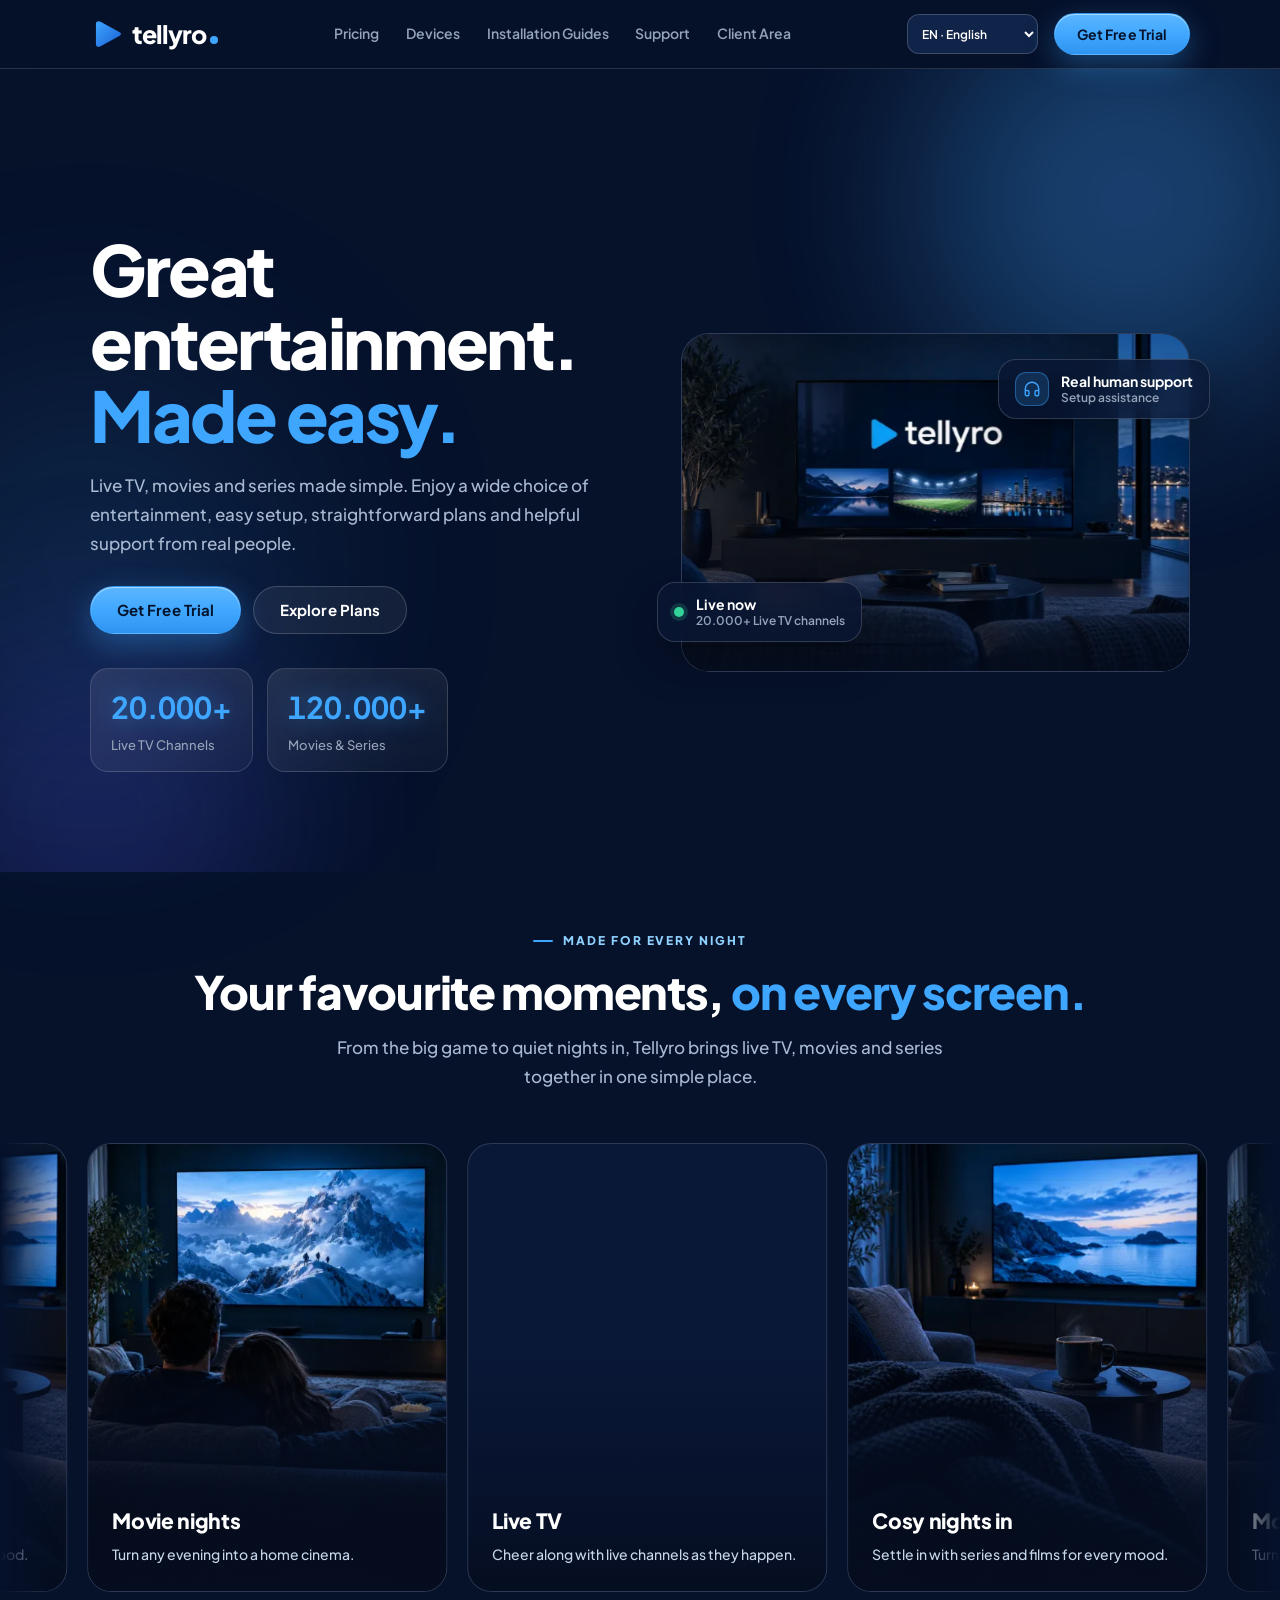
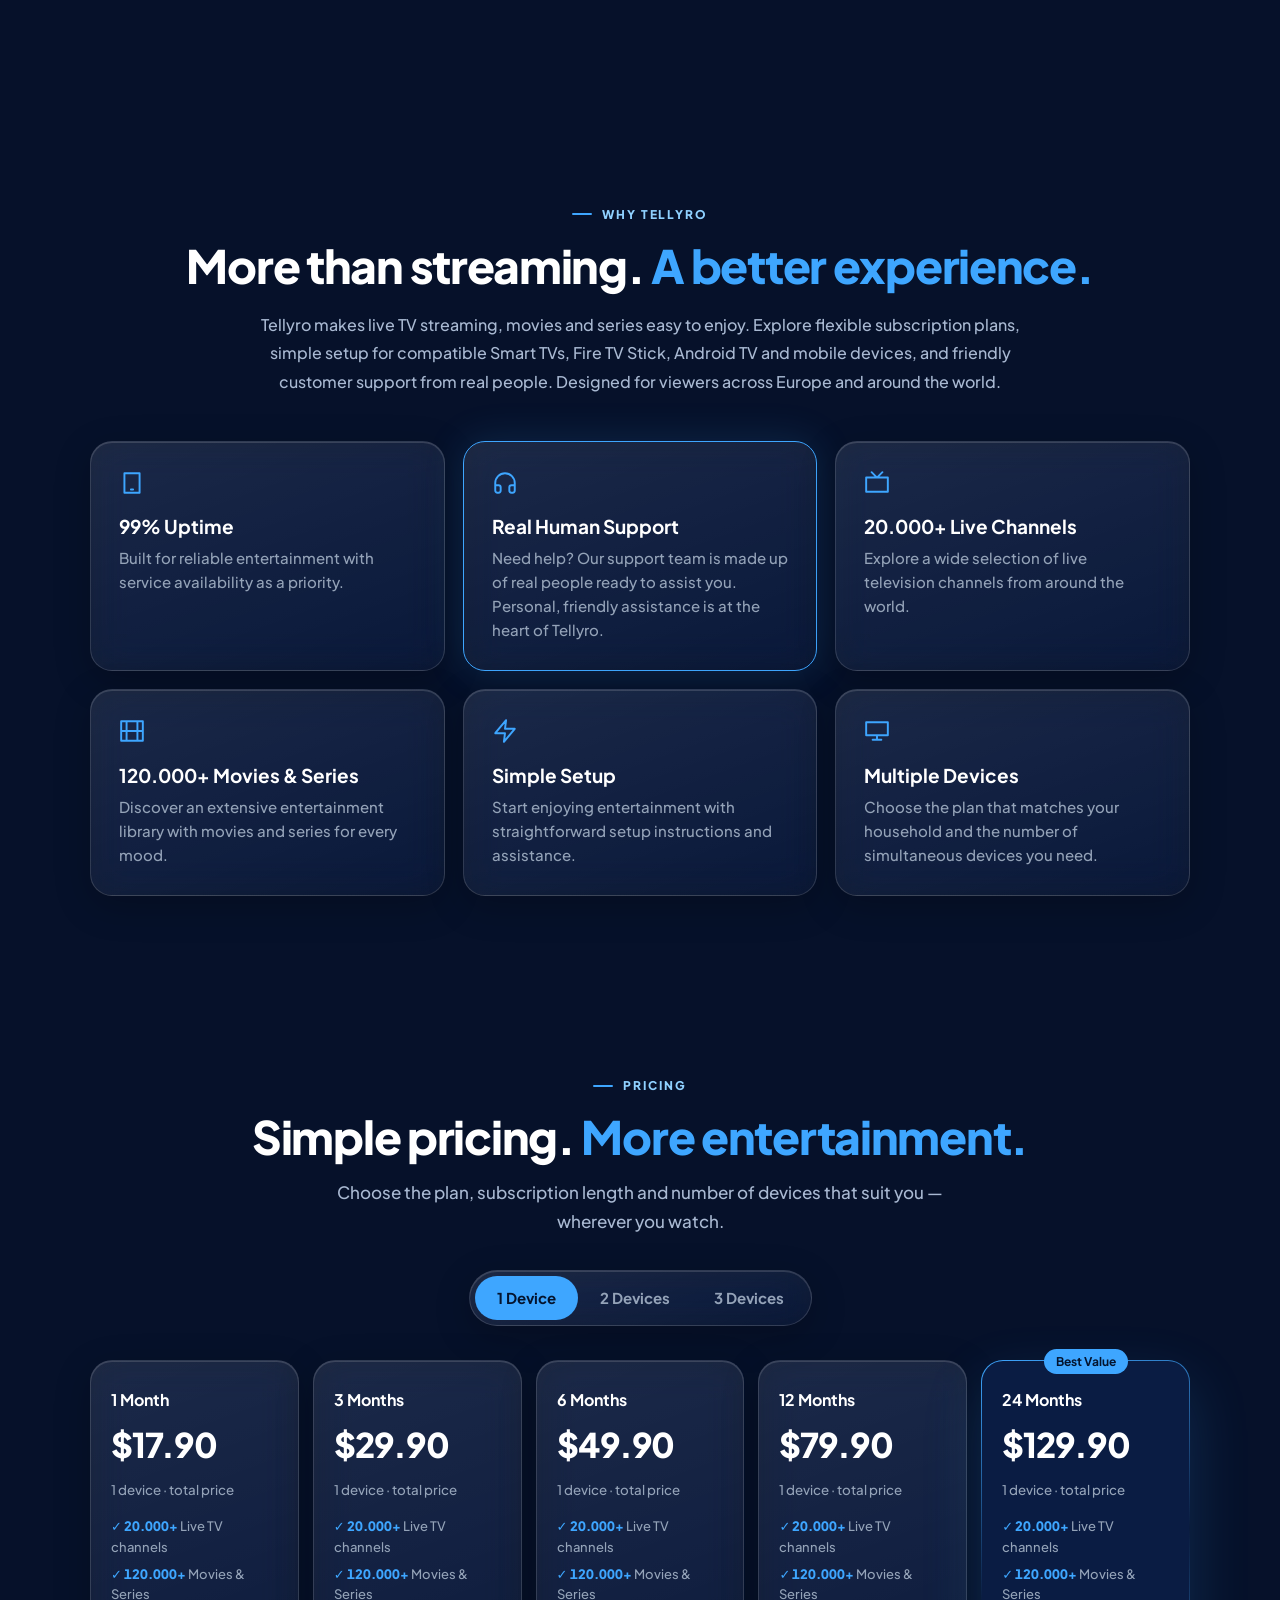
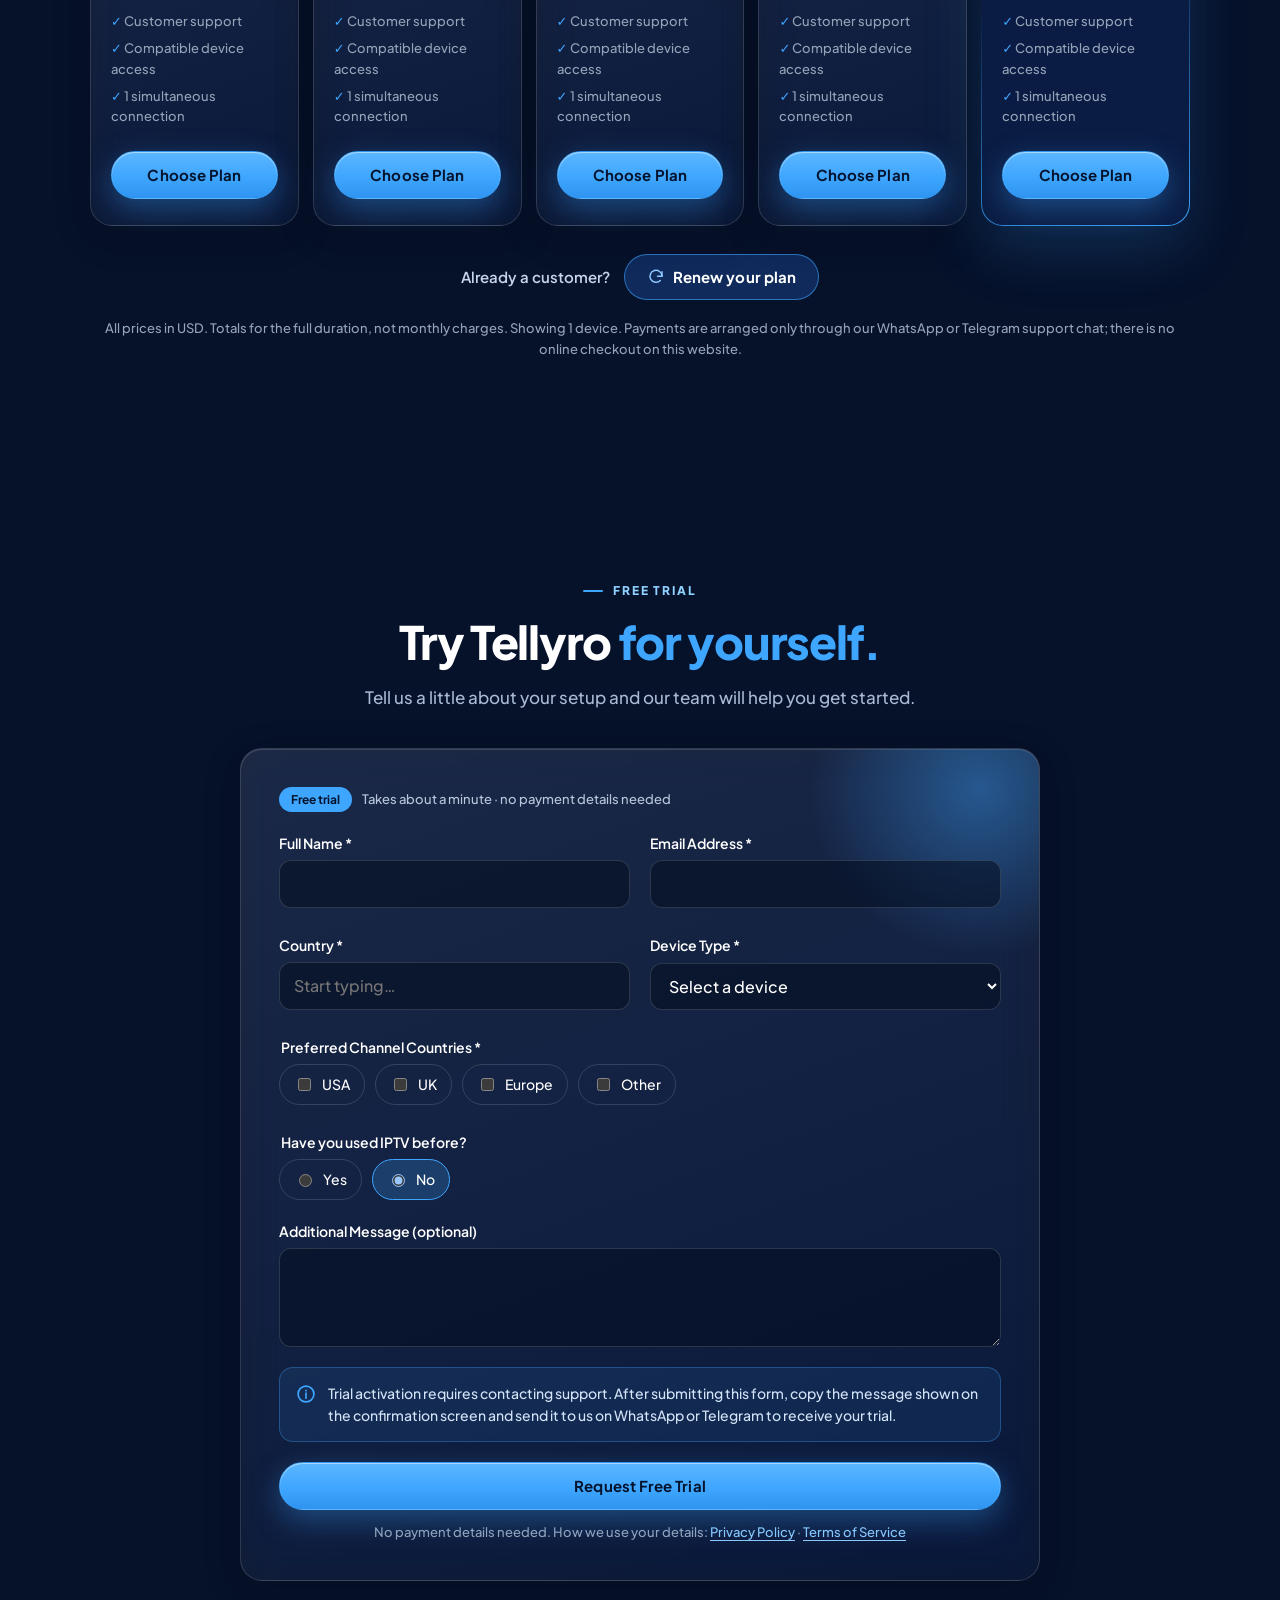
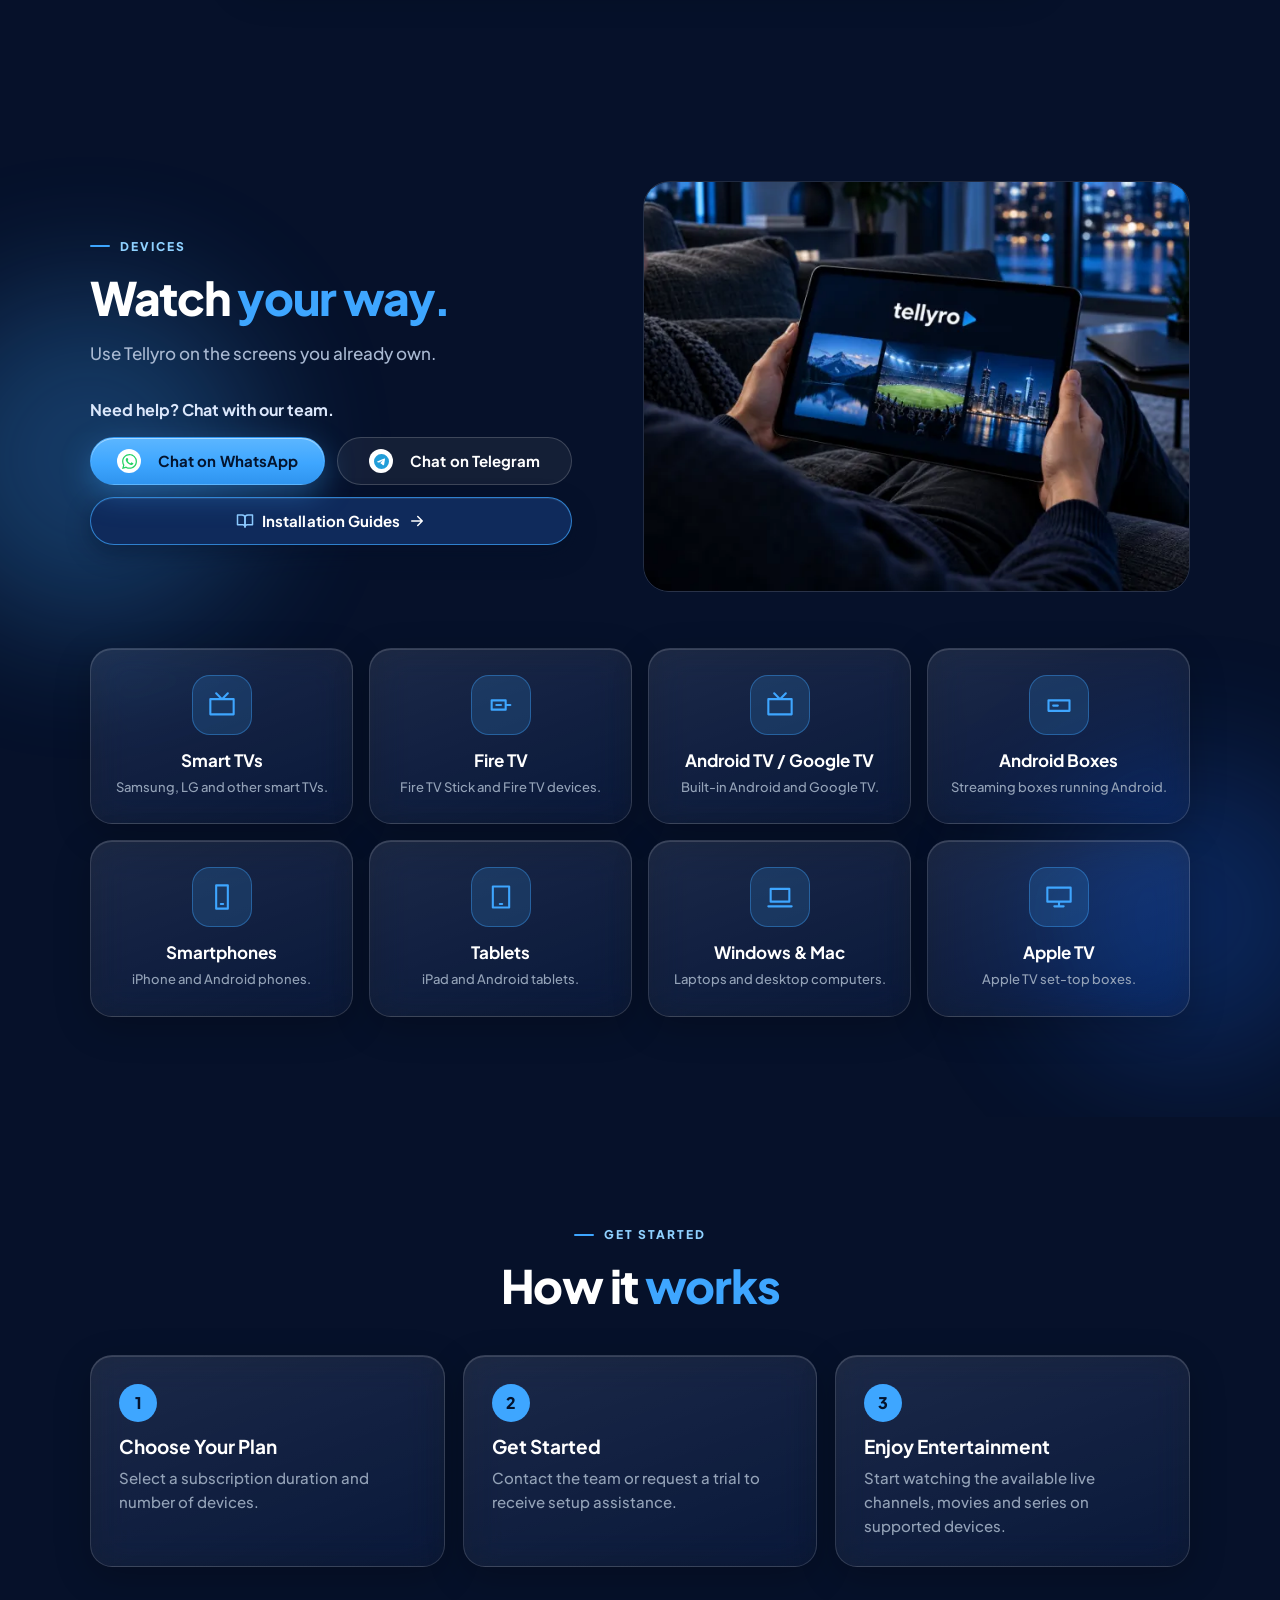
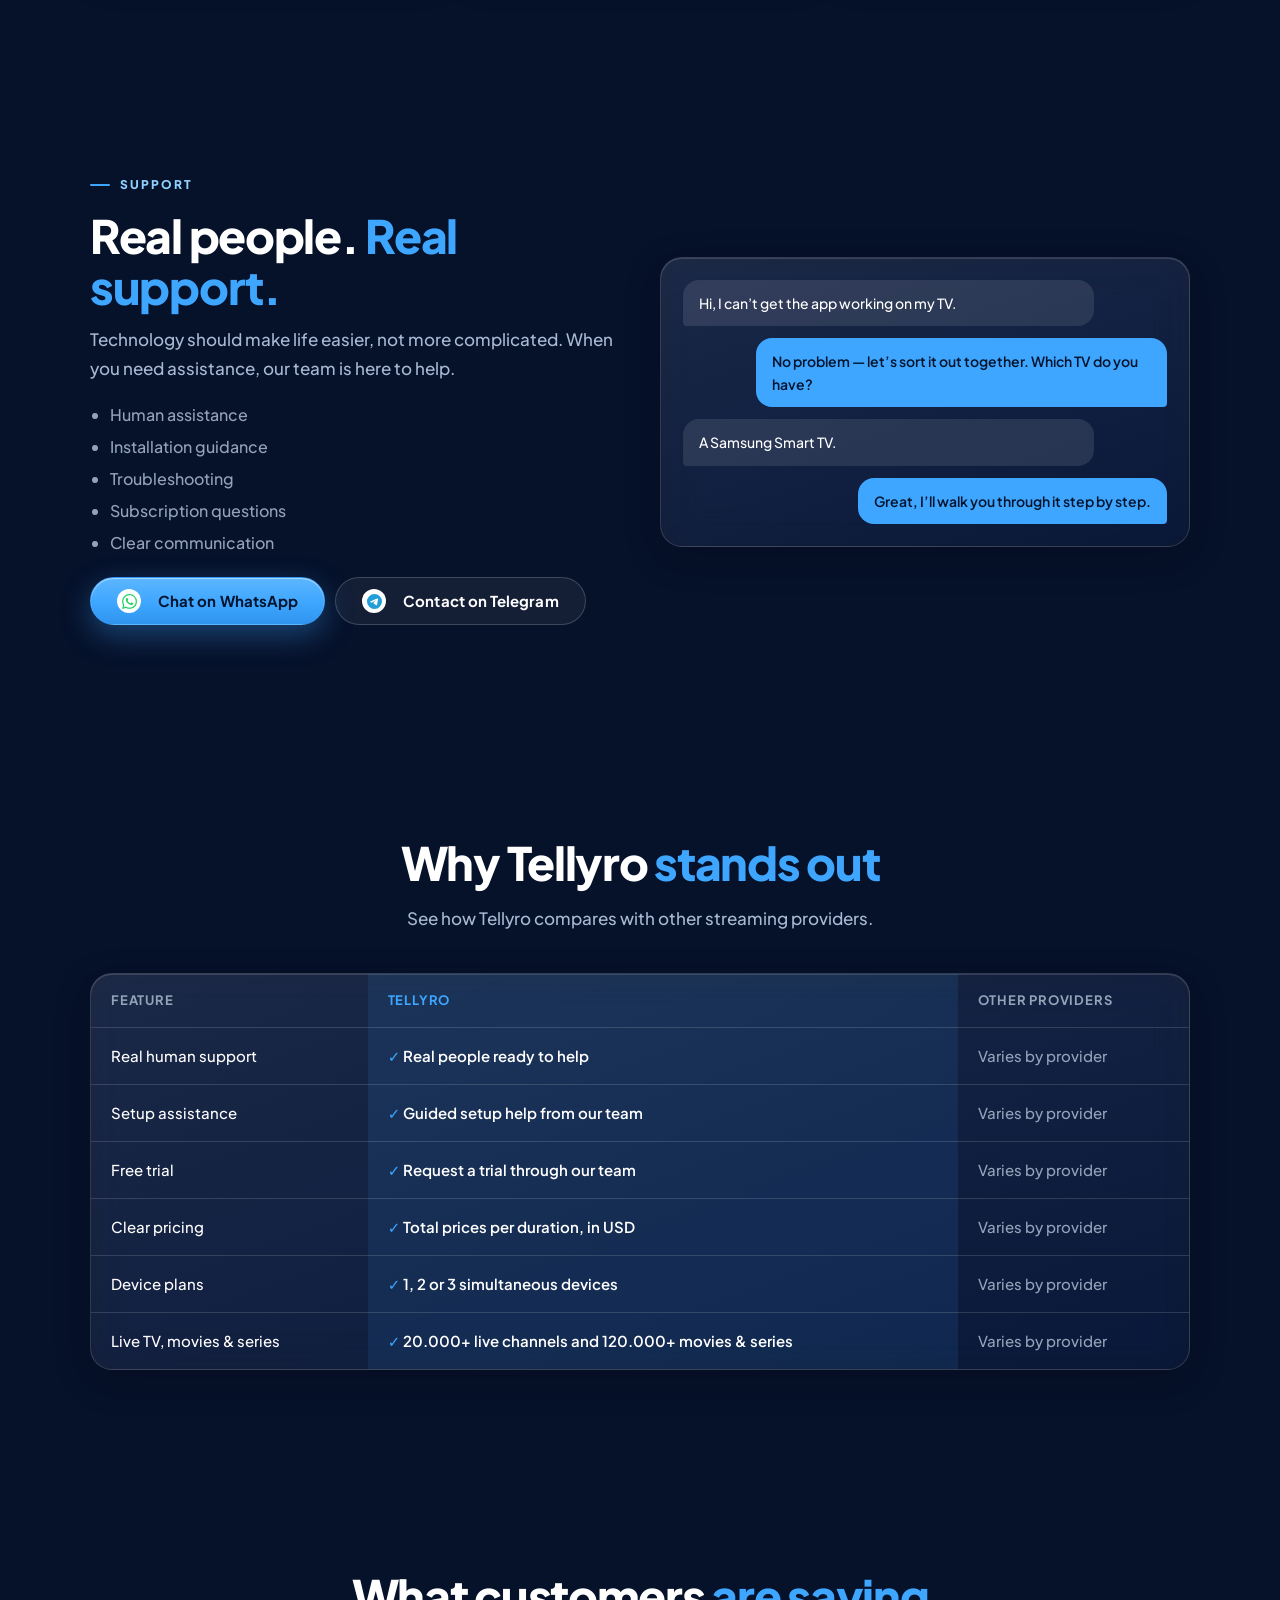
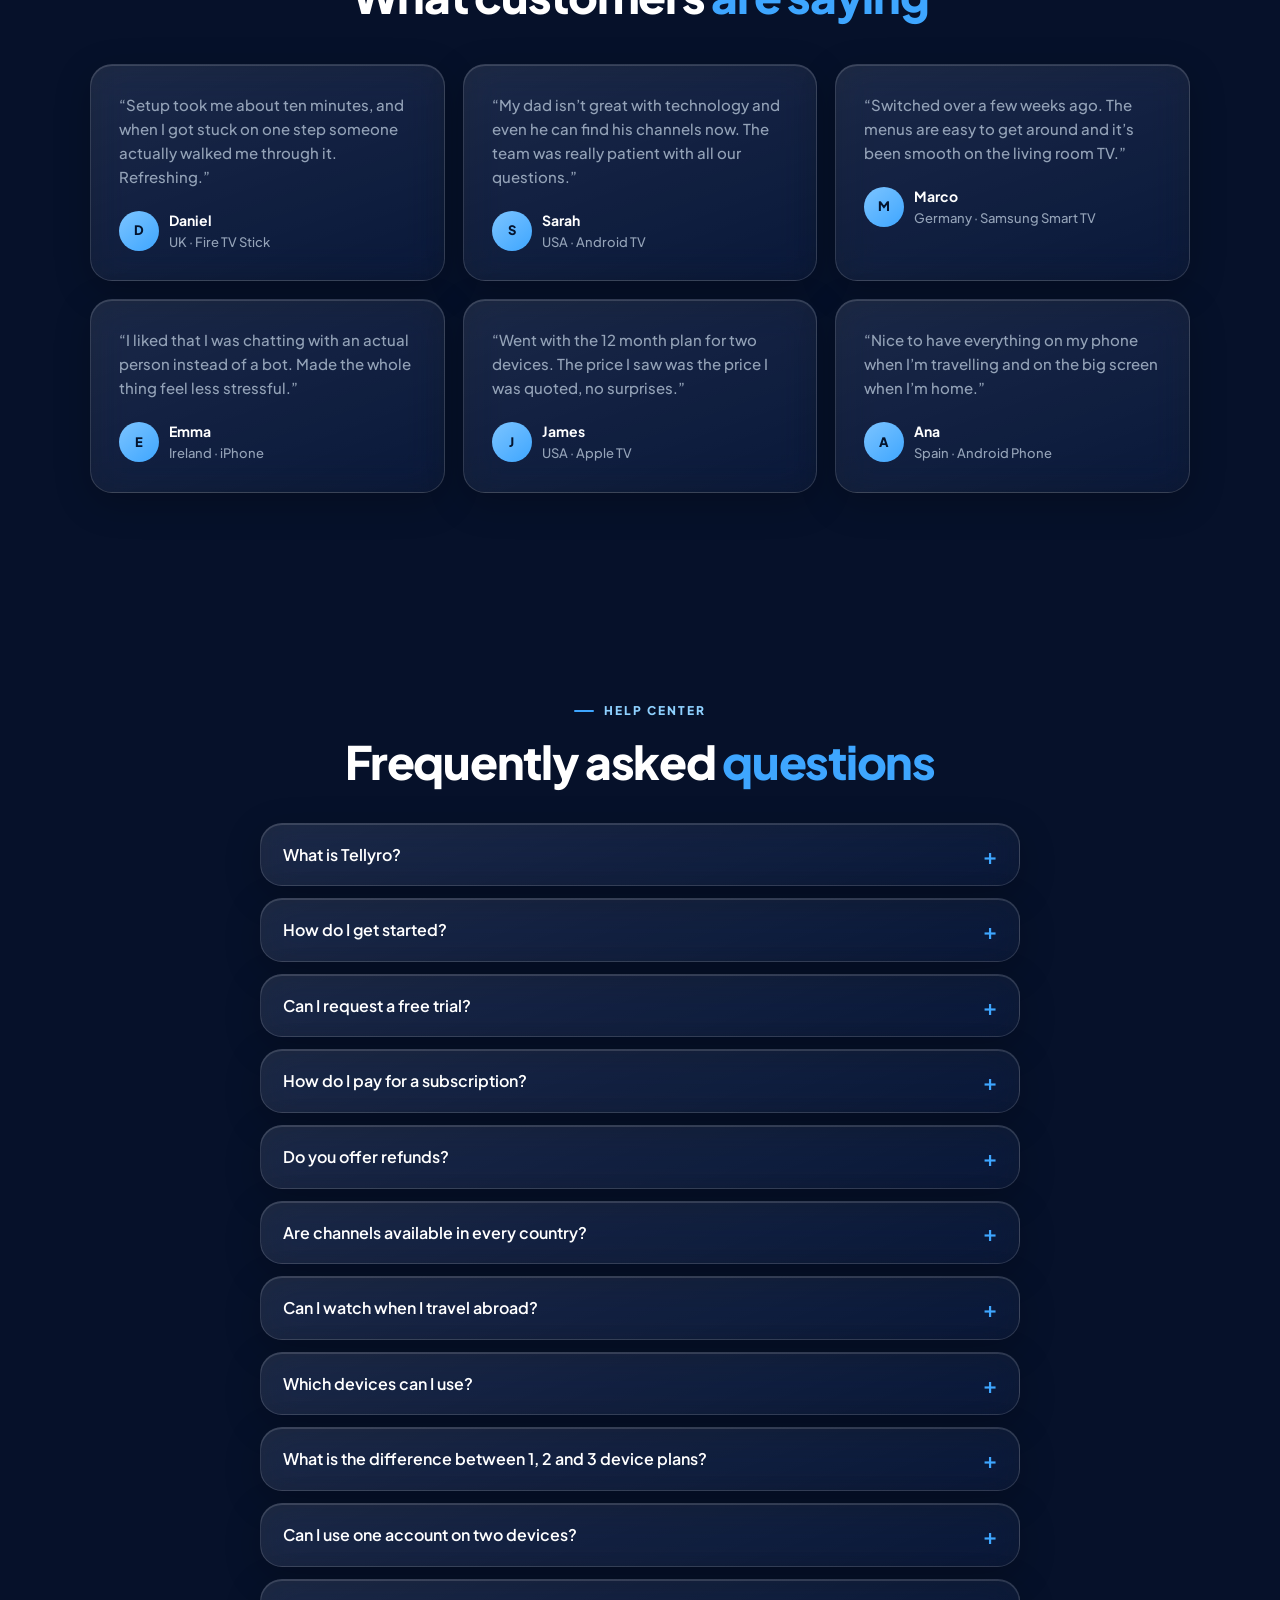
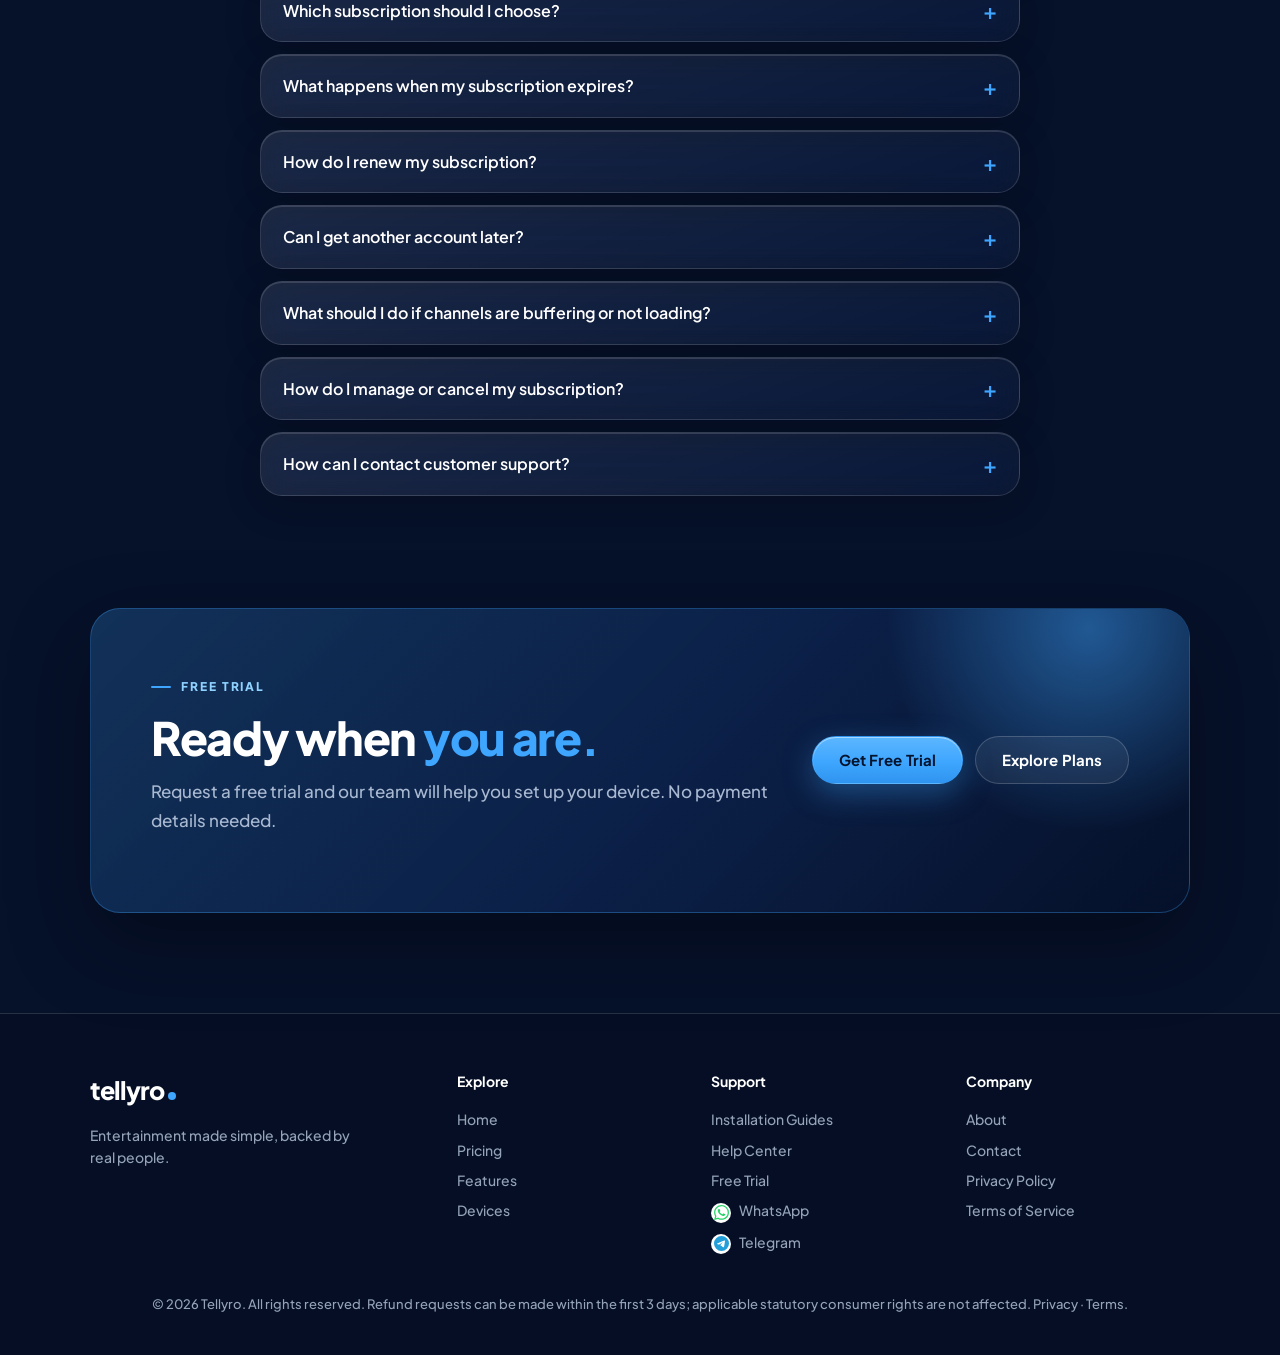
==== commit 7f5e0109: "Update 2026-10-29 22:54 (10 files) - published with publish-all.ps1" ====
--- a/index.html
+++ b/index.html
@@ -85,7 +85,7 @@
 .plan ul{list-style:none;margin:10px 0 18px;padding:0;color:var(--mut);font-size:13px;flex:1;display:grid;gap:6px}.plan li:before{content:"✓ ";color:var(--acc)}
 .tag{position:absolute;top:-12px;left:50%;transform:translateX(-50%);background:var(--acc);color:#04142e;font-size:12px;font-weight:700;padding:3px 12px;border-radius:999px;white-space:nowrap}
 .note{color:var(--mut);font-size:13px;text-align:center;margin-top:18px}
-[hidden]{display:none!important}.full{grid-column:1/-1}form{position:relative;overflow:hidden;padding:38px;max-width:800px;margin:36px auto 0;border-radius:28px;background:linear-gradient(160deg,rgba(62,166,255,.16),rgba(255,255,255,.04));box-shadow:0 30px 80px rgba(0,0,0,.35)}form>*{position:relative}.tglow{position:absolute;width:340px;height:340px;right:-110px;top:-130px;background:radial-gradient(circle,rgba(62,166,255,.4),transparent 70%);pointer-events:none}.fgrid{display:grid;grid-template-columns:1fr 1fr;gap:20px}.prog{grid-column:1/-1;display:flex;gap:8px}.prog i{flex:1;height:4px;border-radius:4px;background:rgba(255,255,255,.14);transition:.3s}.prog i.on{background:var(--acc)}.step{grid-column:1/-1}.thead{display:flex;align-items:center;gap:10px;font-size:13px;color:var(--mut)}.thead b{background:var(--acc);color:#04142e;padding:3px 12px;border-radius:999px;font-size:12px}input:focus,select:focus,textarea:focus{border-color:var(--acc);box-shadow:0 0 0 3px rgba(62,166,255,.22);outline:0}.chk label:has(input:checked){background:rgba(62,166,255,.22);border-color:var(--acc)}#res h3{font-size:26px;margin-bottom:6px}#res .btn.back{margin-top:16px}#res{animation:pop .3s}.quote{font-size:15px;color:#dbe7fb;margin:0 0 18px}.who{display:flex;align-items:center;gap:10px;font-size:13px;color:var(--mut)}.who b{display:block;color:#fff;font-size:14px}.av{width:40px;height:40px;border-radius:50%;background:linear-gradient(140deg,var(--acc),#1a5fd6);display:grid;place-items:center;color:#04142e;font-weight:800}.fld{display:grid;gap:6px}.fld.full{grid-column:1/-1}
+[hidden]{display:none!important}.full{grid-column:1/-1}form{position:relative;overflow:hidden;padding:38px;max-width:800px;margin:36px auto 0;border-radius:28px;background:linear-gradient(160deg,rgba(62,166,255,.16),rgba(255,255,255,.04));box-shadow:0 30px 80px rgba(0,0,0,.35)}form>*{position:relative}.tglow{position:absolute;width:340px;height:340px;right:-110px;top:-130px;background:radial-gradient(circle,rgba(62,166,255,.4),transparent 70%);pointer-events:none}.fgrid{display:grid;grid-template-columns:1fr 1fr;gap:20px}.prog{grid-column:1/-1;display:flex;gap:8px}.prog i{flex:1;height:4px;border-radius:4px;background:rgba(255,255,255,.14);transition:.3s}.prog i.on{background:var(--acc)}.step{grid-column:1/-1}.thead{display:flex;align-items:center;gap:10px;font-size:13px;color:#b9c6dc}.thead b{background:var(--acc);color:#04142e;padding:3px 12px;border-radius:999px;font-size:12px}input:focus,select:focus,textarea:focus{border-color:var(--acc);box-shadow:0 0 0 3px rgba(62,166,255,.22);outline:0}.chk label:has(input:checked){background:rgba(62,166,255,.22);border-color:var(--acc)}#res h3{font-size:26px;margin-bottom:6px}#res .btn.back{margin-top:16px}#res{animation:pop .3s}.quote{font-size:15px;color:#dbe7fb;margin:0 0 18px}.who{display:flex;align-items:center;gap:10px;font-size:13px;color:var(--mut)}.who b{display:block;color:#fff;font-size:14px}.av{width:40px;height:40px;border-radius:50%;background:linear-gradient(140deg,#7cc4ff,var(--acc));display:grid;place-items:center;color:#04142e;font-weight:800}.fld{display:grid;gap:6px}.fld.full{grid-column:1/-1}
 label,legend{font-size:14px;font-weight:600}input,select,textarea{width:100%;min-height:46px;padding:10px 14px;border-radius:12px;border:1px solid var(--line);background:rgba(5,13,31,.55);color:#fff;font:inherit}
 .err{color:#ffb4b4;font-size:13px;min-height:0}fieldset{border:0;padding:0;margin:0}.chk{display:flex;gap:10px;flex-wrap:wrap;margin-top:6px}.chk label{display:flex;align-items:center;gap:8px;border:1px solid var(--line);border-radius:999px;padding:8px 14px;font-weight:500;cursor:pointer}.chk input{width:auto;min-height:0}
 .dev{display:grid;grid-template-columns:repeat(4,1fr);gap:16px;margin-top:40px}.steps{counter-reset:s}.steps .card:before{counter-increment:s;content:counter(s);display:grid;place-items:center;width:38px;height:38px;border-radius:50%;background:var(--acc);color:#04142e;font-weight:800;margin-bottom:14px}
@@ -109,7 +109,7 @@
 /* Language switcher and clean, inclusive navigation */
 /* Compact navigation: prioritize the four essential destinations plus one CTA. */
 .nav .links{flex:1;justify-content:center;align-items:center;gap:clamp(16px,2.1vw,34px);min-width:0}
-.nav .links a{white-space:nowrap;line-height:1.25;font-size:14px;font-weight:600;transition:color .2s}
+.nav .links a{white-space:nowrap;line-height:1.25;font-size:14px;font-weight:600;transition:color .2s;padding:8px 0}
 .nav .links a:hover,.nav .links a:focus-visible{color:#fff}
 .nav .language-control{margin-left:0}
 .nav .cta{flex:0 0 auto}
@@ -120,11 +120,11 @@
 
 .sr-only{position:absolute;width:1px;height:1px;overflow:hidden;clip:rect(0,0,0,0);white-space:nowrap}
 .language-control{margin-left:auto;flex:0 0 auto}
-.language-control select{width:auto;max-width:116px;min-height:40px;padding:8px 27px 8px 10px;border:1px solid rgba(255,255,255,.19);border-radius:12px;background:#102348;color:#fff;font:600 12px/1.2 'Plus Jakarta Sans',system-ui,sans-serif;cursor:pointer}
+.language-control select{width:auto;max-width:140px;min-height:40px;padding:8px 27px 8px 10px;border:1px solid rgba(255,255,255,.19);border-radius:12px;background:#102348;color:#fff;font:600 12px/1.2 'Plus Jakarta Sans',system-ui,sans-serif;cursor:pointer}
 .language-control select:focus-visible{outline:2px solid var(--acc);outline-offset:2px}
 
 
-@media(max-width:530px){.nav{gap:10px}.logo{font-size:22px}.language-control select{max-width:104px}}
+@media(max-width:530px){.nav{gap:10px}.logo{font-size:22px}.language-control select{max-width:min(128px,36vw)}}
 
 /* SEO copy sits directly under the feature heading — regular text, no card or glass effect. */
 #why{padding-bottom:72px}
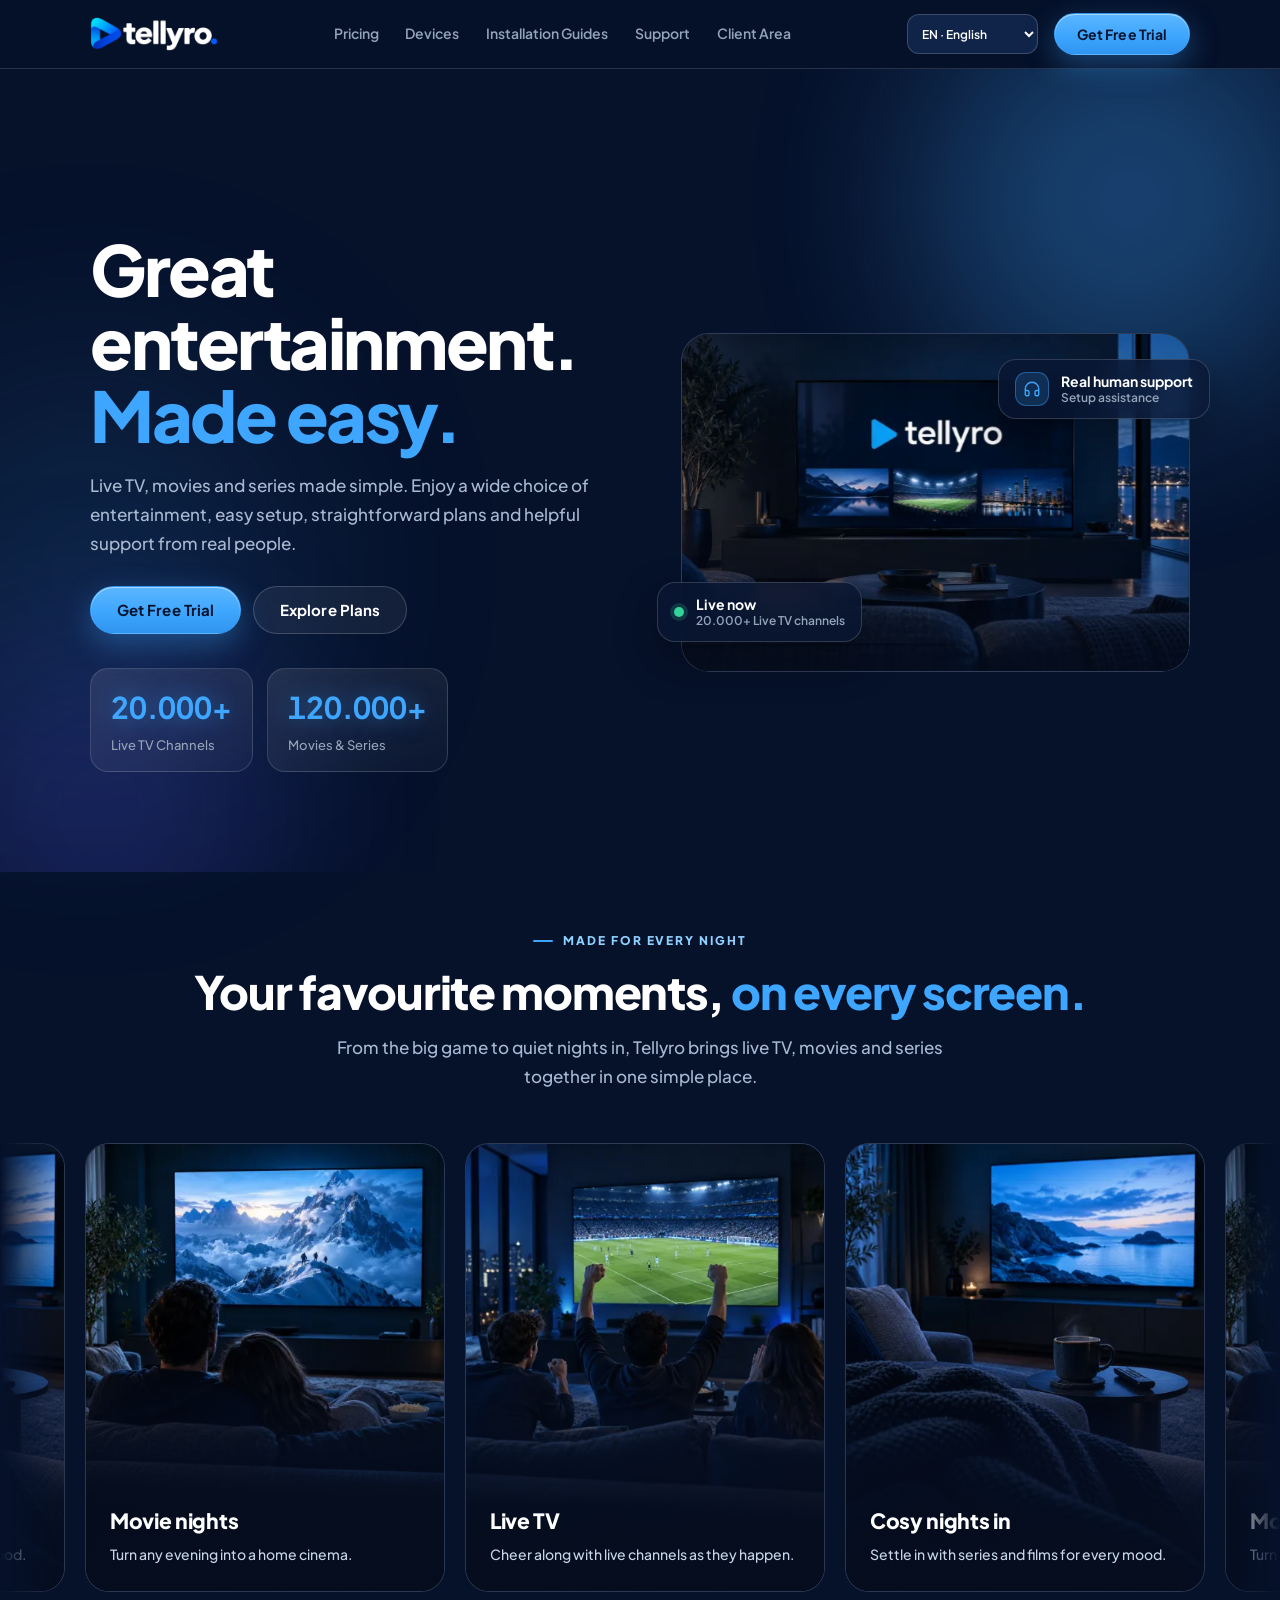
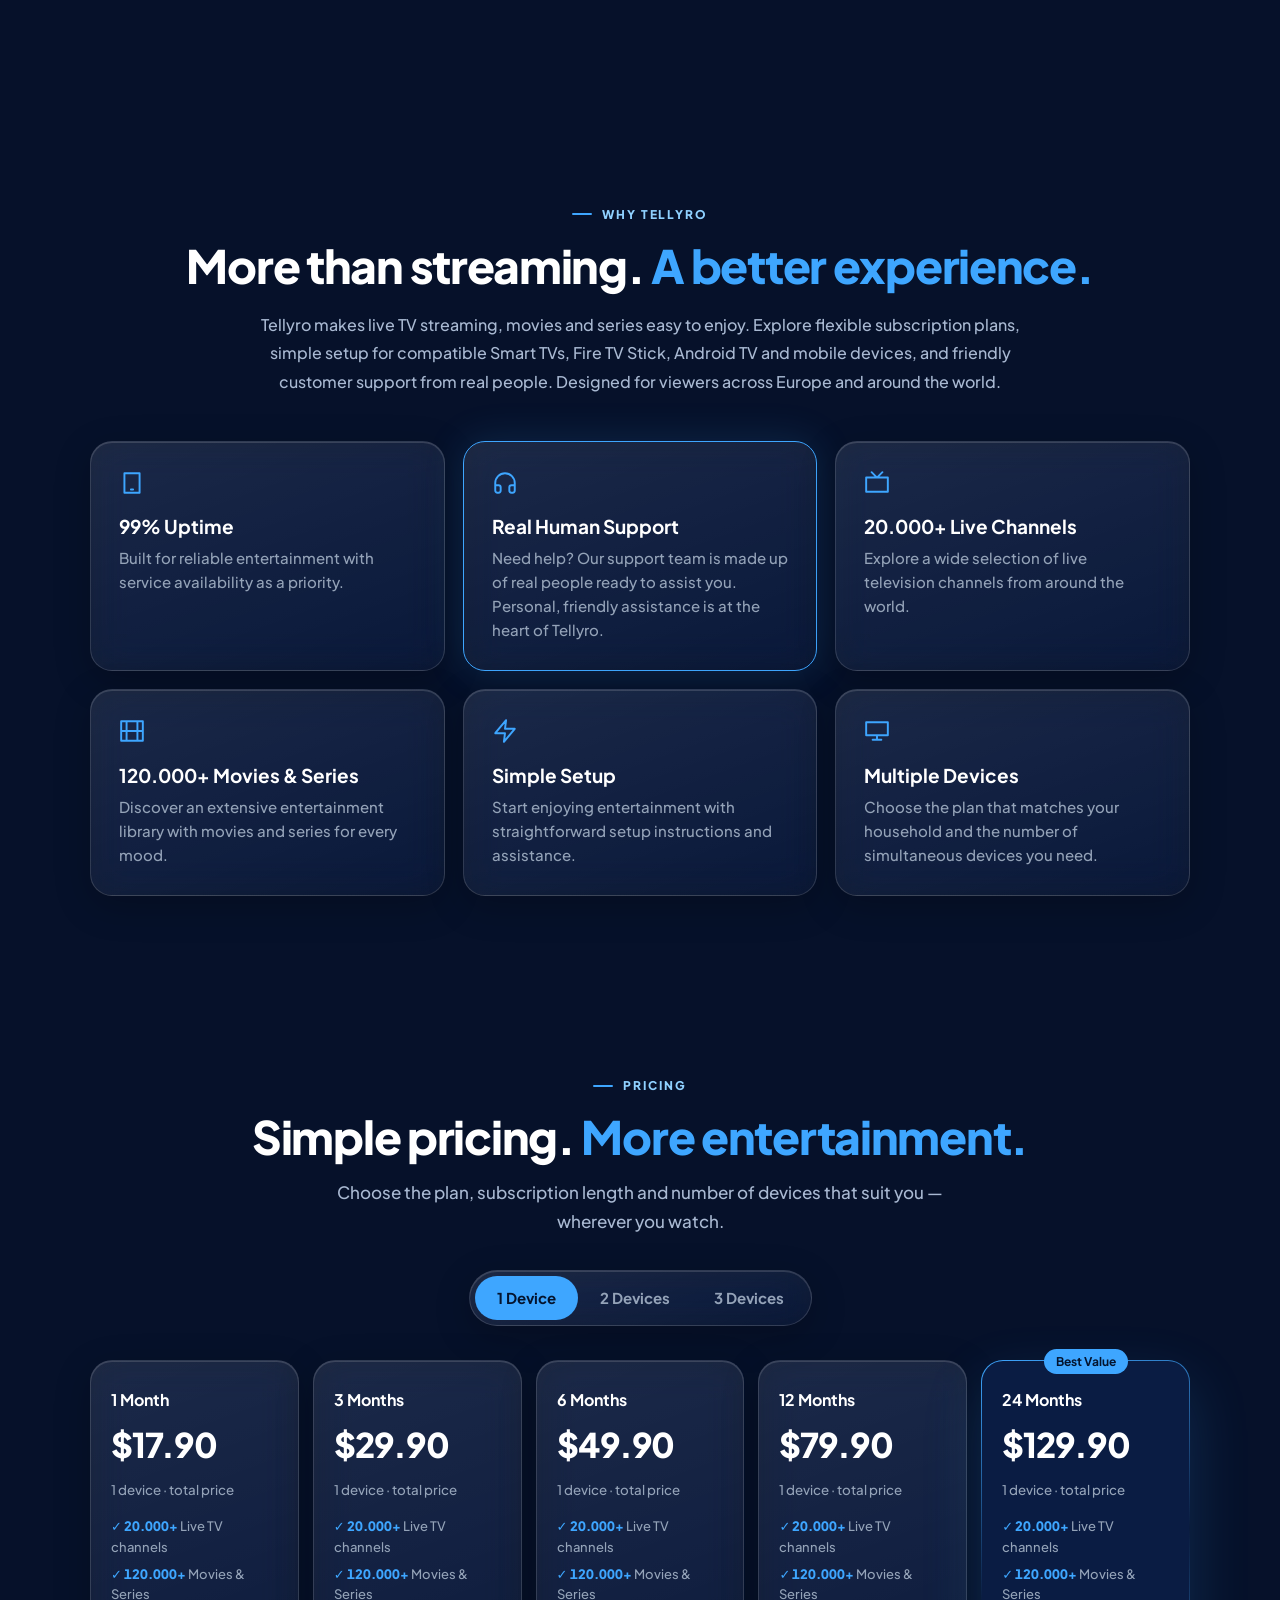
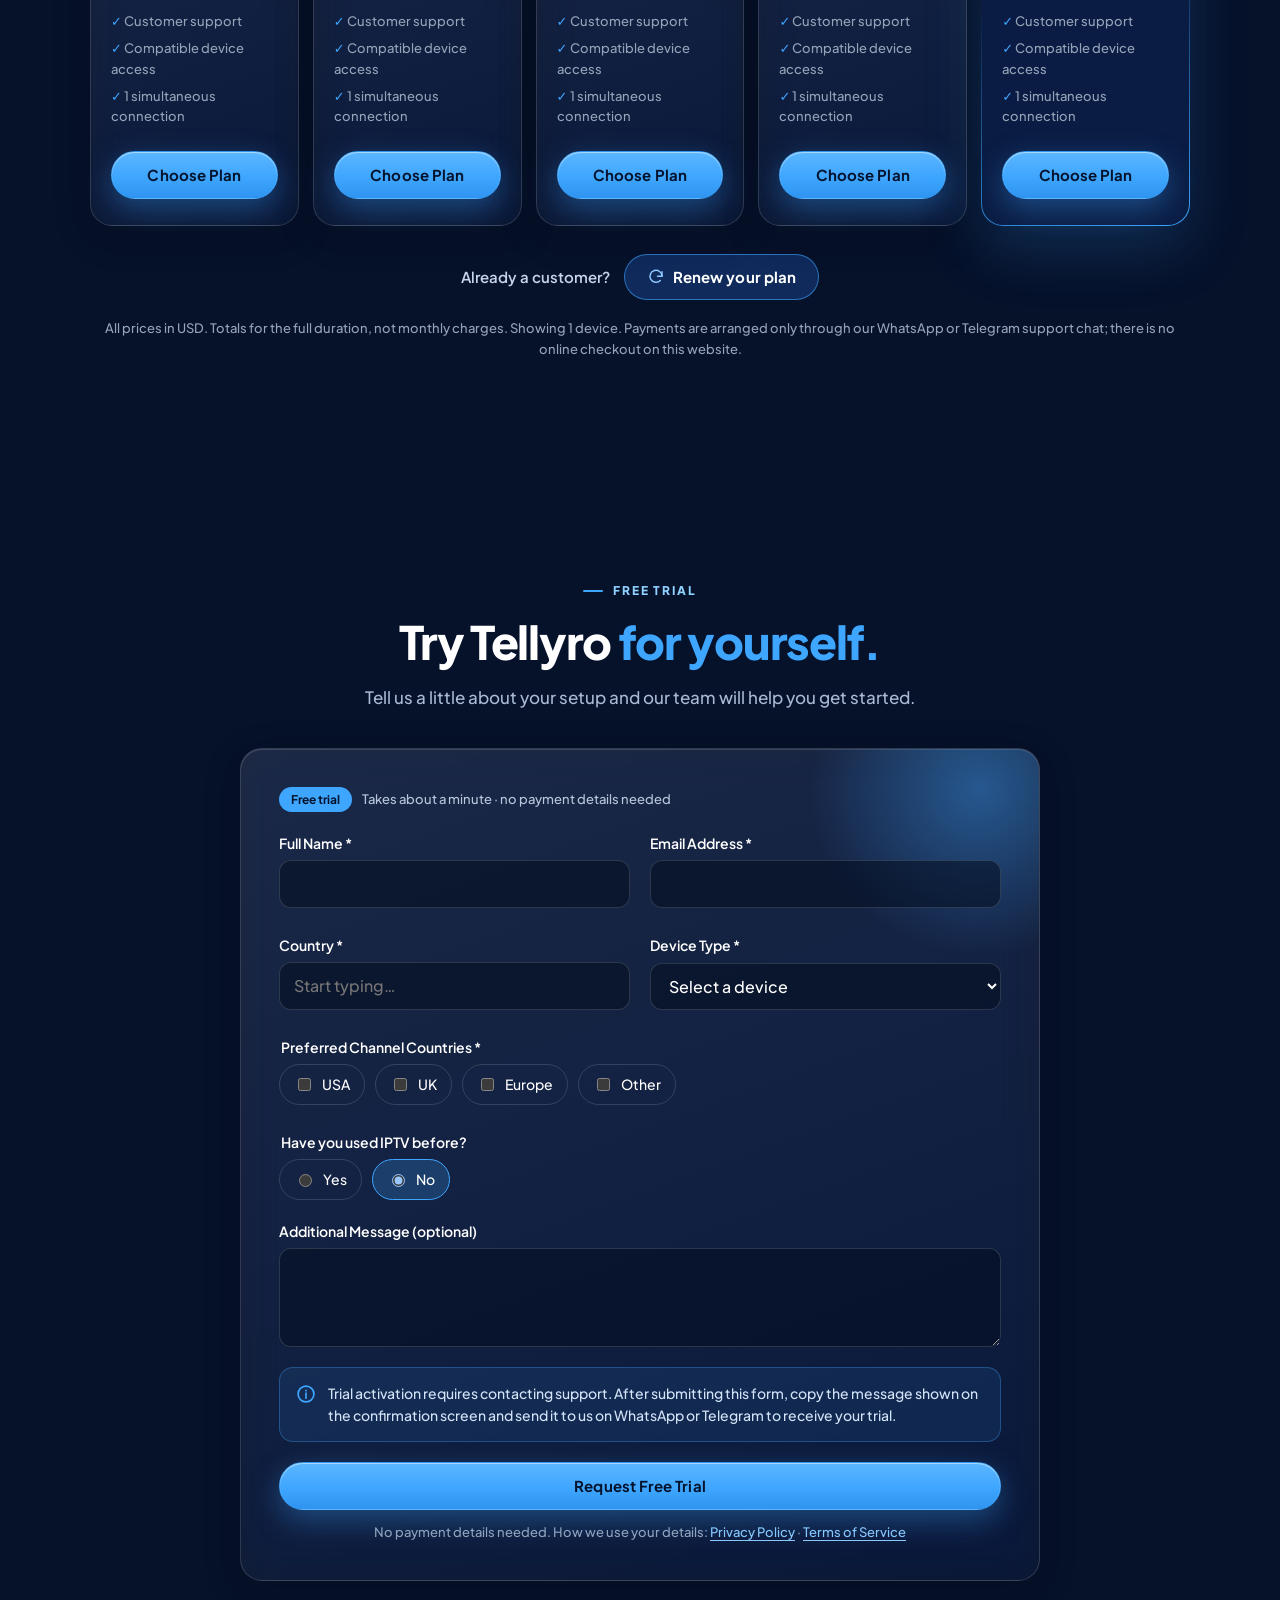
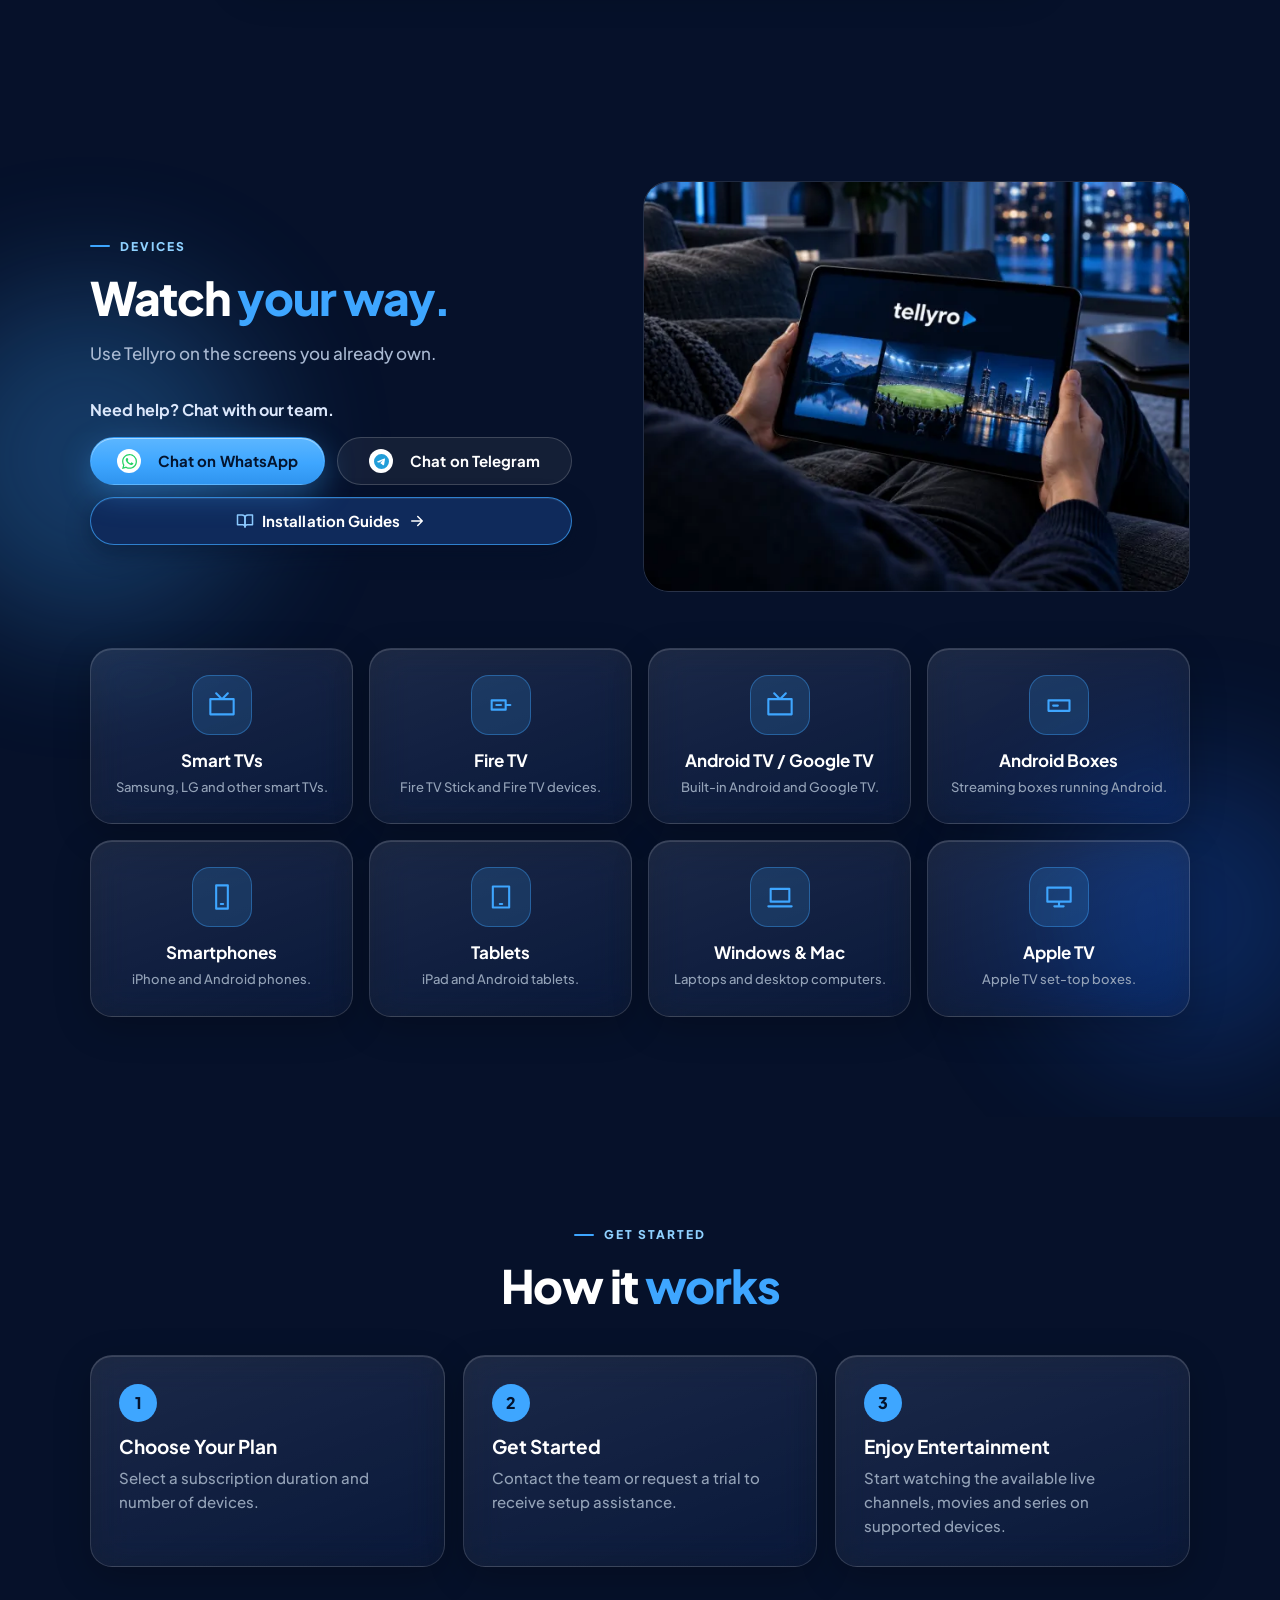
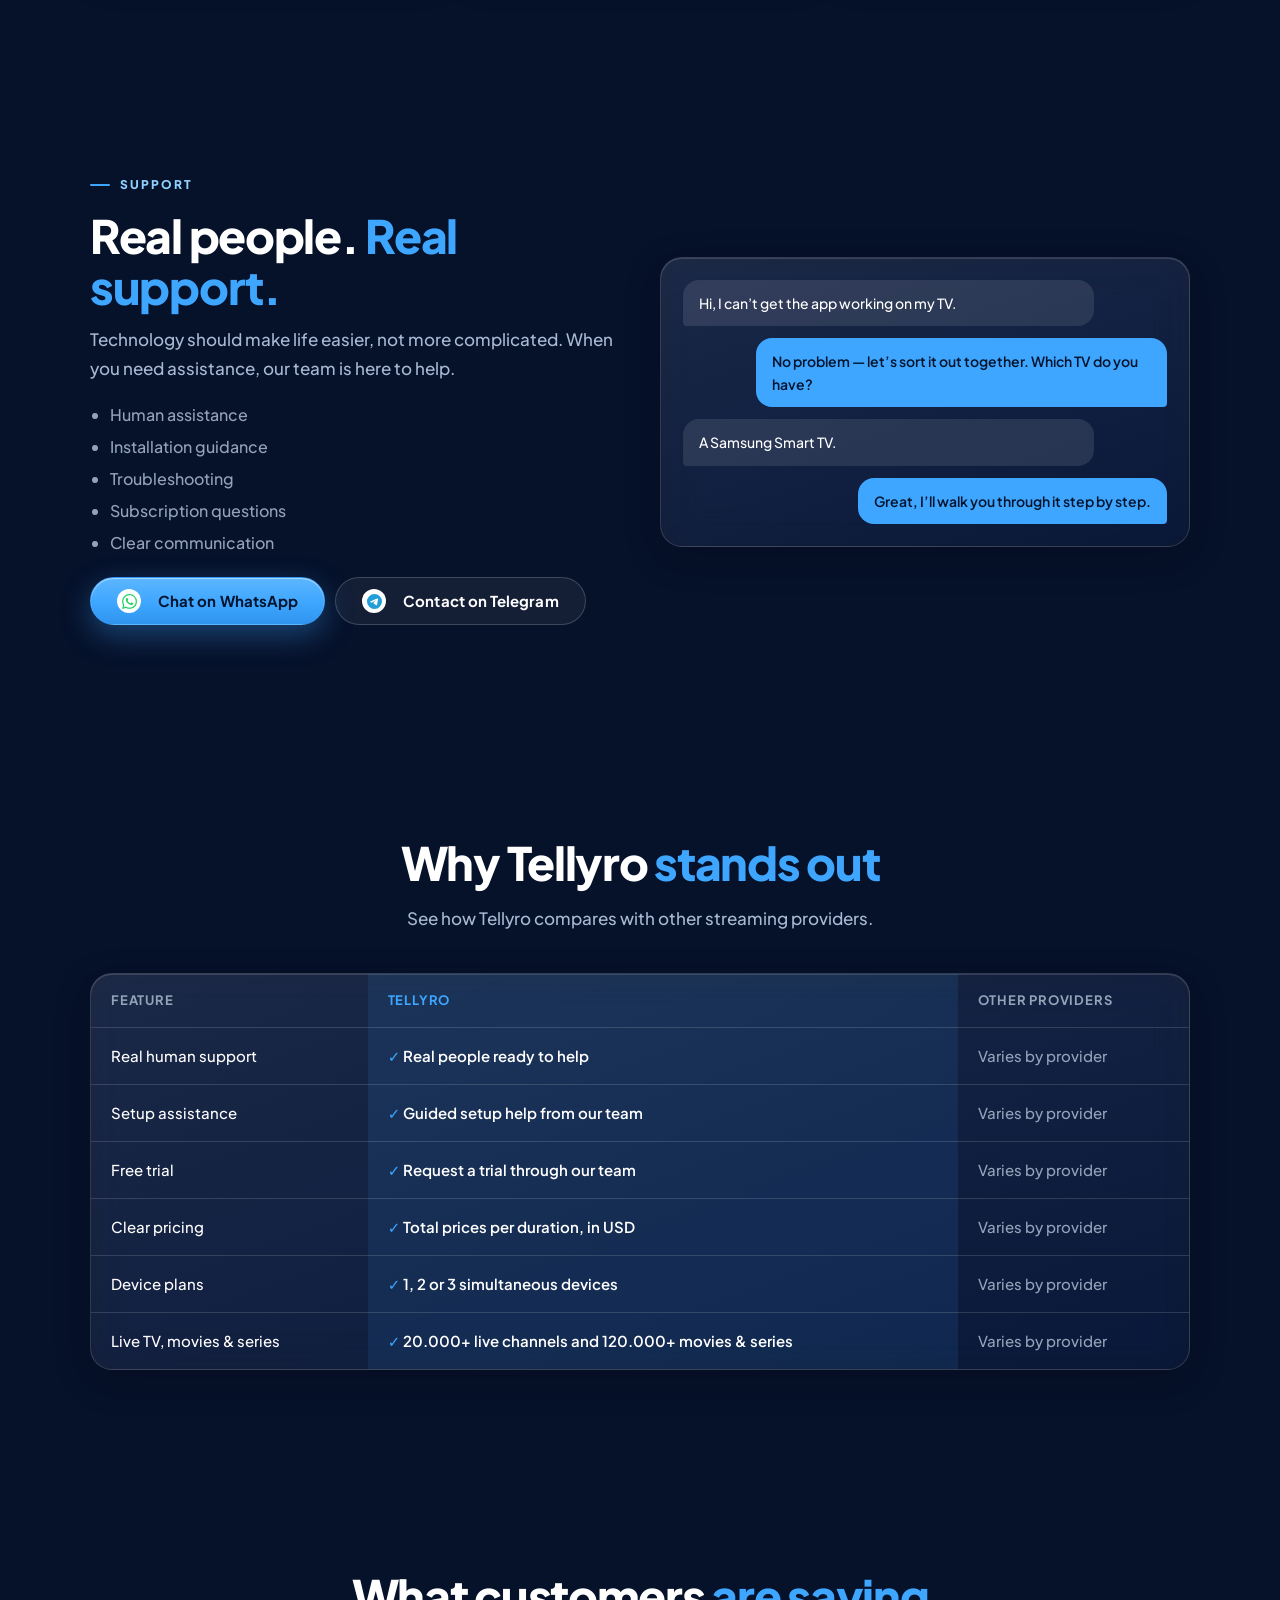
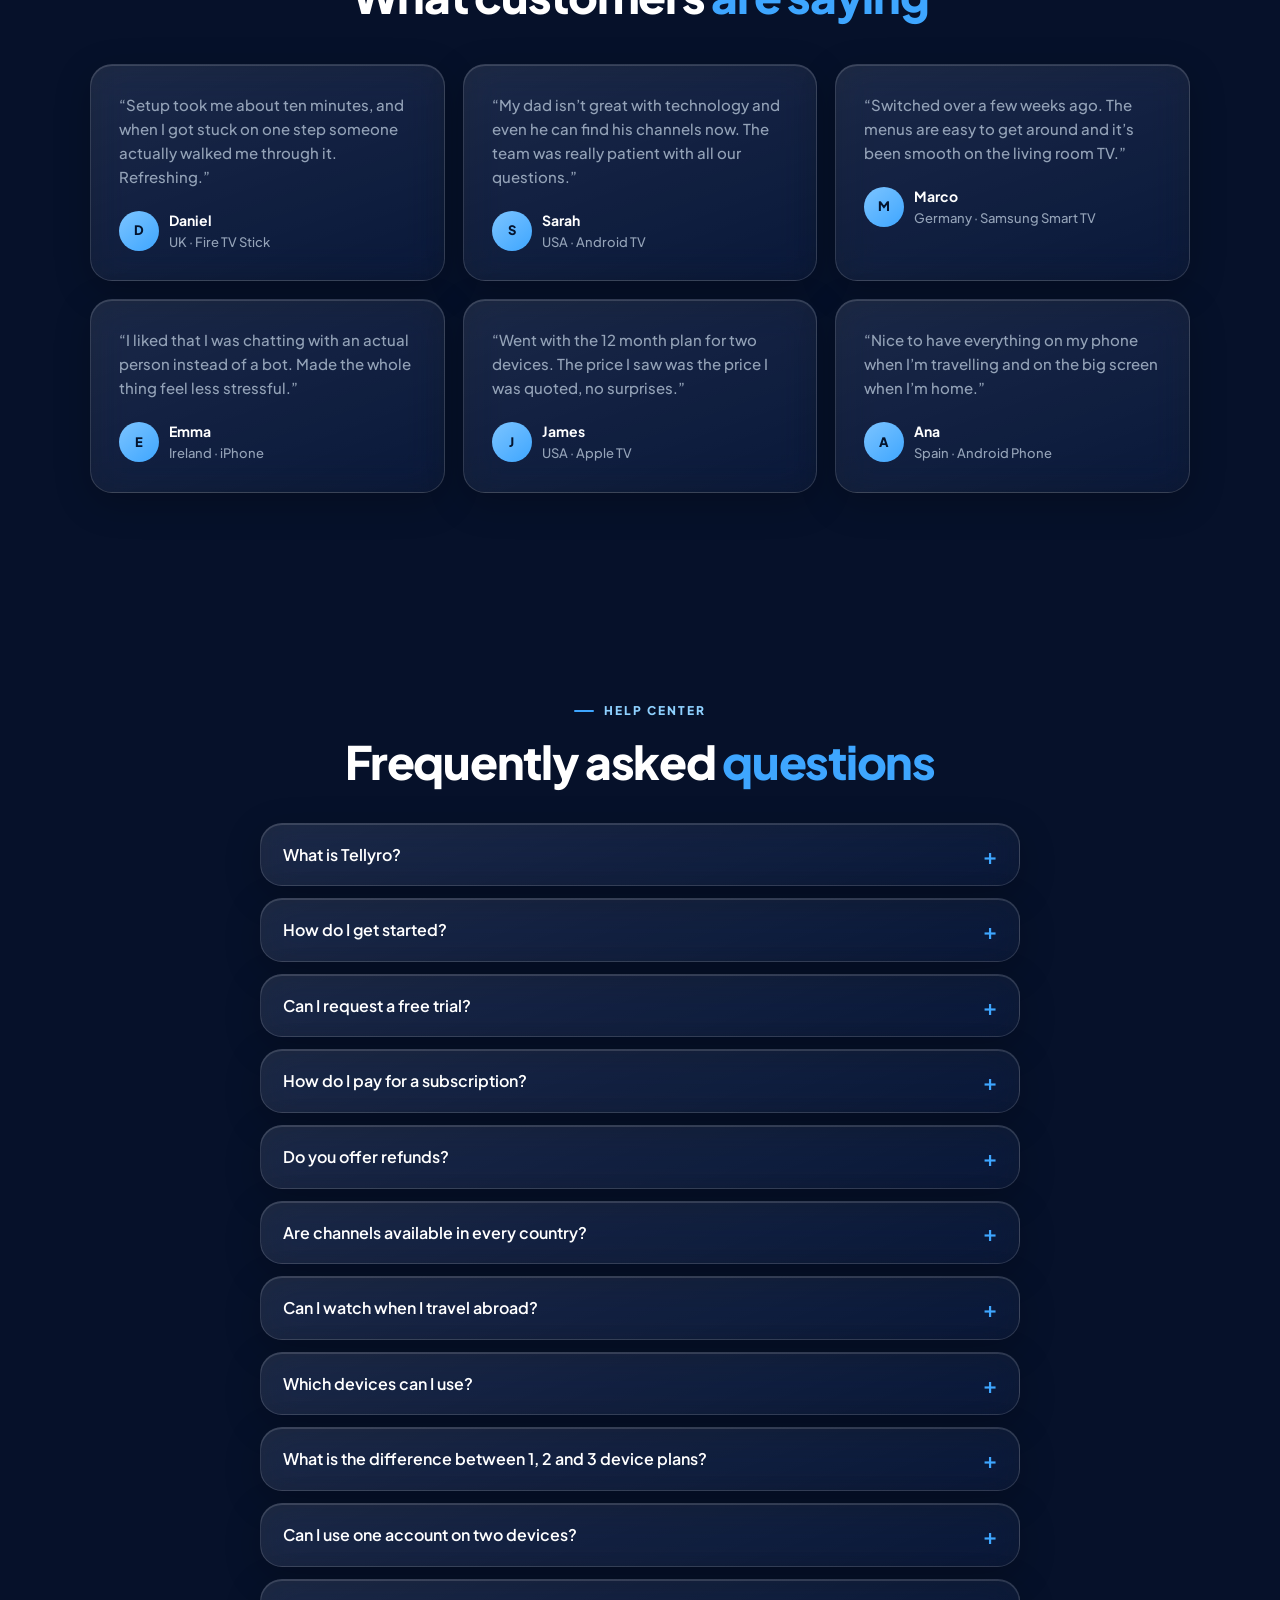
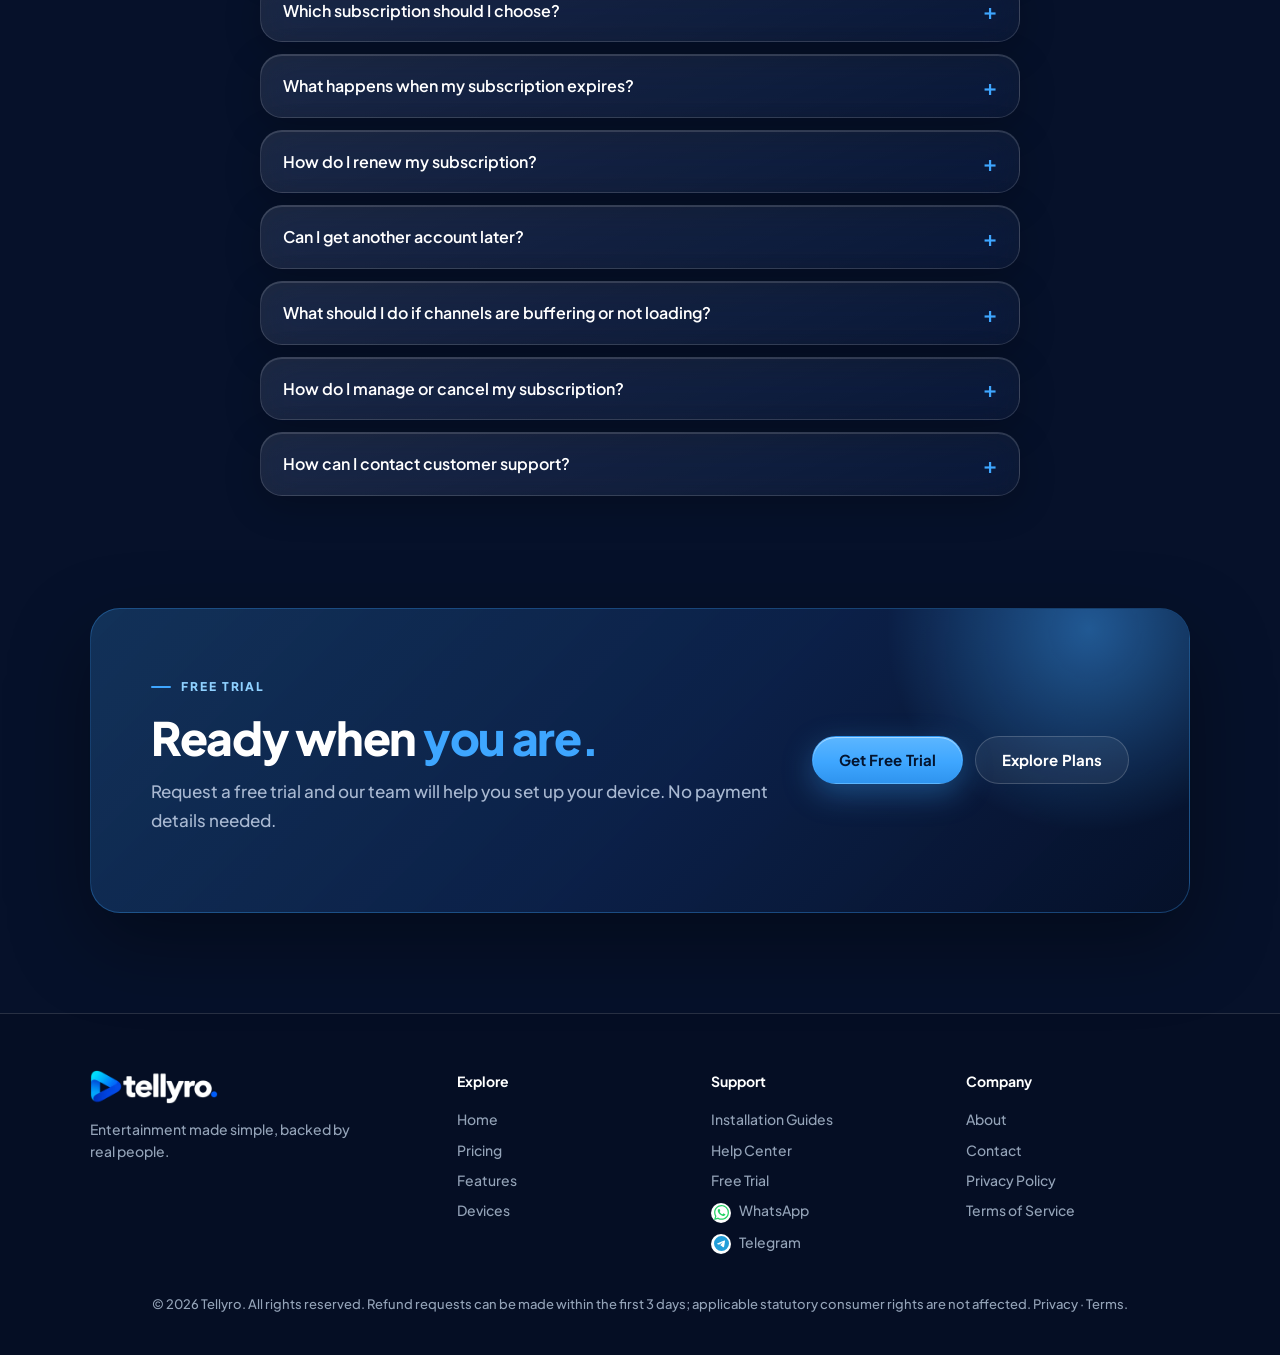
==== commit 11f9dc03: "Update 2026-11-01 17:05 (21 files) - published with publish-all.ps1" ====
--- a/index.html
+++ b/index.html
@@ -9,13 +9,13 @@
 <meta name="theme-color" content="#06112A">
 <link rel="canonical" href="https://tellyro.com/">
 <link rel="alternate" hreflang="en" href="https://tellyro.com/">
-<link rel="icon" href="/favicon.svg" type="image/svg+xml">
+<link rel="icon" href="/favicon.ico" sizes="48x48"><link rel="icon" href="/favicon-32.png" type="image/png" sizes="32x32"><link rel="icon" href="/icon-192.png" type="image/png" sizes="192x192"><link rel="apple-touch-icon" href="/apple-touch-icon.png">
 <meta property="og:type" content="website"><meta property="og:site_name" content="Tellyro"><meta property="og:url" content="https://tellyro.com/">
 <meta property="og:title" content="Tellyro | TV made easy.">
 <meta property="og:description" content="Discover live TV, movies and series with Tellyro. Easy setup, straightforward plans and friendly human support for viewers in Europe and around the world.">
-<meta property="og:image" content="https://tellyro.com/og-image.png"><meta property="og:image:width" content="1200"><meta property="og:image:height" content="630">
-<meta name="twitter:card" content="summary_large_image"><meta name="twitter:title" content="Tellyro | TV made easy."><meta name="twitter:description" content="Discover live TV, movies and series with Tellyro. Easy setup, straightforward plans and friendly human support for viewers in Europe and around the world."><meta name="twitter:image" content="https://tellyro.com/og-image.png">
-<script type="application/ld+json">[{"@context": "https://schema.org", "@type": "Organization", "name": "Tellyro", "url": "https://tellyro.com/", "slogan": "TV made easy.", "logo": "https://tellyro.com/favicon.svg"}, {"@context": "https://schema.org", "@type": "WebSite", "name": "Tellyro", "url": "https://tellyro.com/", "inLanguage": "en"}, {"@context": "https://schema.org", "@type": "Product", "name": "Tellyro streaming subscription", "description": "Live TV, movies and series streaming with plans for 1, 2 or 3 simultaneous devices.", "brand": {"@type": "Brand", "name": "Tellyro"}, "offers": {"@type": "AggregateOffer", "priceCurrency": "USD", "lowPrice": "17.90", "highPrice": "299.90", "offerCount": 15, "url": "https://tellyro.com/#pricing"}}]</script>
+<meta property="og:image" content="https://tellyro.com/og-image.png?v=20261101"><meta property="og:image:width" content="1200"><meta property="og:image:height" content="630">
+<meta name="twitter:card" content="summary_large_image"><meta name="twitter:title" content="Tellyro | TV made easy."><meta name="twitter:description" content="Discover live TV, movies and series with Tellyro. Easy setup, straightforward plans and friendly human support for viewers in Europe and around the world."><meta name="twitter:image" content="https://tellyro.com/og-image.png?v=20261101">
+<script type="application/ld+json">[{"@context": "https://schema.org", "@type": "Organization", "name": "Tellyro", "url": "https://tellyro.com/", "slogan": "TV made easy.", "logo": "https://tellyro.com/icon-512.png"}, {"@context": "https://schema.org", "@type": "WebSite", "name": "Tellyro", "url": "https://tellyro.com/", "inLanguage": "en"}, {"@context": "https://schema.org", "@type": "Product", "name": "Tellyro streaming subscription", "description": "Live TV, movies and series streaming with plans for 1, 2 or 3 simultaneous devices.", "brand": {"@type": "Brand", "name": "Tellyro"}, "offers": {"@type": "AggregateOffer", "priceCurrency": "USD", "lowPrice": "17.90", "highPrice": "299.90", "offerCount": 15, "url": "https://tellyro.com/#pricing"}}]</script>
 <link rel="preconnect" href="https://fonts.googleapis.com">
 <link rel="preconnect" href="https://fonts.gstatic.com" crossorigin>
 <link href="https://fonts.googleapis.com/css2?family=Plus+Jakarta+Sans:wght@400;500;600;700;800&display=swap" rel="stylesheet">
@@ -228,7 +228,7 @@
 }
 @media(prefers-reduced-motion:reduce){.rv-img{opacity:1;clip-path:none}.rv-img img{transform:none}
  .mq{scroll-snap-type:x mandatory;scroll-padding:0 max(20px,calc((100vw - 1100px)/2));scrollbar-width:thin;scrollbar-color:#385880 transparent;padding-bottom:10px}.mq::-webkit-scrollbar{display:block;height:6px}.mq::-webkit-scrollbar-thumb{background:#385880;border-radius:3px}.moment{scroll-snap-align:start}}
-</style>
+.logo img,.brand img{display:block;width:auto;height:34px}.logo picture,.brand picture{display:block}@media(max-width:530px){.logo img,.brand img{height:30px}}</style>
 <style id="fx">
 @media (prefers-reduced-motion:no-preference){
 #prog{position:fixed;top:env(safe-area-inset-top,0px);left:0;height:3px;width:100%;transform-origin:0 50%;transform:scaleX(0);background:linear-gradient(90deg,#3EA6FF,#9bd4ff);z-index:65;pointer-events:none}
@@ -265,7 +265,7 @@
 };
 </script>
 <header><div class="wrap nav">
-<a class="logo" href="#home" aria-label="Tellyro home"><svg width="34" height="34" viewBox="0 0 40 40" aria-hidden="true"><defs><linearGradient id="g" x1="0" y1="0" x2="1" y2="1"><stop stop-color="#3EA6FF"/><stop offset="1" stop-color="#1a5fd6"/></linearGradient></defs><path d="M10 5q-3 0-3 3v24q0 3 3 3 1 0 3-1l22-12q3-2 0-4L13 6q-2-1-3-1z" fill="url(#g)"/></svg>tellyro<i></i></a>
+<a class="logo" href="#home" aria-label="Tellyro home"><picture><source type="image/webp" srcset="/assets/img/tellyro-logo-300.webp 300w, /assets/img/tellyro-logo-420.webp 420w" sizes="127px"><img class="logo-img" src="/assets/img/tellyro-logo-300.png" width="127" height="34" alt="Tellyro"></picture></a>
 <nav class="links" aria-label="Main"><a href="#pricing">Pricing</a><a href="#devices">Devices</a><a href="installation.html">Installation Guides</a><a href="#support">Support</a><a href="client.html">Client Area</a></nav>
 <div class="language-control"><label for="site-lang" class="sr-only">Website language</label><select id="site-lang" aria-label="Website language"><option value="en">EN · English</option><option value="de">DE · Deutsch</option><option value="tr">TR · Türkçe</option><option value="fr">FR · Français</option><option value="es">ES · Español</option><option value="it">IT · Italiano</option></select></div><div class="cta"><a class="btn p" href="#trial">Get Free Trial</a></div>
 <button id="burger" aria-label="Open menu" aria-expanded="false" aria-controls="panel">☰</button>
@@ -343,7 +343,7 @@
 <noscript><section><div class="wrap"><h2>Tellyro pricing (USD, total per plan)</h2><h3>1 device</h3><ul><li>1 month: $17.90</li><li>3 months: $29.90</li><li>6 months: $49.90</li><li>12 months: $79.90</li><li>24 months: $129.90</li></ul><h3>2 devices</h3><ul><li>1 month: $34.90</li><li>3 months: $55.90</li><li>6 months: $79.90</li><li>12 months: $129.90</li><li>24 months: $229.90</li></ul><h3>3 devices</h3><ul><li>1 month: $49.90</li><li>3 months: $79.90</li><li>6 months: $109.90</li><li>12 months: $179.90</li><li>24 months: $299.90</li></ul><h2>Frequently asked questions</h2><h3>What is Tellyro?</h3><p>Tellyro is a streaming subscription service with live TV channels, movies and series in one place. Our team helps customers choose a plan, set up a compatible player and get assistance if they have trouble watching.</p><h3>How do I get started?</h3><p>Choose the subscription length and number of devices you need, or request a free trial first. Then contact our support team via WhatsApp or Telegram. A real team member will confirm the next steps, help you set up your device and provide your account details once your plan is ready.</p><h3>Can I request a free trial?</h3><p>Yes. Complete the trial form with your contact email, device and viewing preferences, then submit it. When automatic registration is connected, your request is saved and a confirmation email is queued. Otherwise, the website helps you send your request through WhatsApp or Telegram support. The Client Area is coming soon; meanwhile our support team can provide updates on your request. No payment is needed to request a trial.</p><h3>How do I pay for a subscription?</h3><p>All subscription payments are arranged directly through our support chat on WhatsApp or Telegram. This website does not collect card details or process checkout payments. Select a plan, send your request to the team and a support representative will explain the available payment options and confirm your activation.</p><h3>Do you offer refunds?</h3><p>Yes. You can request a refund within the first 3 days of your subscription. Contact our support team in chat during that period and share the email or account details used for your order so we can review and handle the request. Requests made after the first 3 days fall outside our voluntary refund window, but this does not limit any mandatory consumer rights that apply in your location.</p><h3>Are channels available in every country?</h3><p>Yes. Our channel lineup is offered to customers regardless of which country they are in, so you do not need to live in the USA, UK or a specific European country to request those channel categories. You only need a compatible device and a reliable internet connection. Individual channels and their schedules may occasionally change.</p><h3>Can I watch when I travel abroad?</h3><p>You can use your account while travelling, provided your internet connection and device are compatible. The country where you are staying does not determine which channel categories you can request. Remember that each account allows only one device to stream at a time.</p><h3>Which devices can I use?</h3><p>Tellyro can be set up on many popular streaming devices, including Amazon Fire TV Stick, Android TV and Android boxes, Samsung and LG Smart TVs, iPhone and iPad, and Windows computers. The installation method depends on your device: for example, TiviMate is an option on compatible Fire TV and Android TV devices, BOB Player on supported Smart TVs, and Smarters Player Lite on iOS. If you are unsure, ask support before subscribing.</p><h3>What is the difference between 1, 2 and 3 device plans?</h3><p>The number of devices indicates how many separate simultaneous connections are included in your plan. Each streaming account works on one device at a time. If you choose a 2-device or 3-device package, our team can provide the corresponding separate accounts so each screen has its own login.</p><h3>Can I use one account on two devices?</h3><p>Only one device can stream on an individual account at a time. If you want to change devices, fully close the player on the first device and allow it to disconnect before signing in on the next. To watch on more than one screen at the same time, contact support to add another account or choose a multi-device plan.</p><h3>Which subscription should I choose?</h3><p>If you only watch on one screen at a time, start with a 1-device plan. For two or three screens streaming simultaneously, select the matching device package. You can choose a shorter term to get started, or a longer term for a lower effective monthly price. Our support team can help you compare options before you pay.</p><h3>What happens when my subscription expires?</h3><p>Your streaming access ends when the subscription reaches its expiration date unless it has been renewed. Our support team can check your expiration date while the Client Area is being prepared. Contact support before or after the expiry date to arrange a renewal and continue using the service.</p><h3>How do I renew my subscription?</h3><p>Message our support team directly to renew the account you want to extend. Include your account username or the email associated with the subscription. A team member will confirm the renewal period and arrange payment in support chat; no payment is taken through the website.</p><h3>Can I get another account later?</h3><p>Yes. You can request an additional account when you want to watch on another screen simultaneously. Contact the support team via WhatsApp or Telegram to request an additional account. They will explain the available plan options and arrange any applicable payment through chat.</p><h3>What should I do if channels are buffering or not loading?</h3><p>First, check your internet connection and restart your streaming app or device. If the issue continues, note which channel or movie is affected, the app you use and any error message shown. Send those details to our support team so they can help you troubleshoot the problem.</p><h3>How do I manage or cancel my subscription?</h3><p>Contact our support team through WhatsApp or Telegram and explain what you would like to change. We can assist with account questions, renewal decisions and cancellation requests. For our voluntary 3-day refund policy, contact us within the first 3 days. Your statutory consumer rights remain unaffected.</p><h3>How can I contact customer support?</h3><p>Use the WhatsApp or Telegram buttons in the Support section of the website. Our team can assist with installation, account access, device changes, renewals, payment arrangements and technical questions. For the quickest help, include your registered email or account username and a short description of the issue.</p><p>JavaScript is needed for the trial form. Contact us via <a href="https://wa.me/message/KH6DHKLQHRNPO1">WhatsApp</a> or <a href="https://t.me/tellyrosupport">Telegram</a>.</p></div></section></noscript>
 </main>
 
-<footer><div class="wrap"><div class="fg"><div><a class="logo" href="#home" style="padding:0">tellyro<i></i></a><p>Entertainment made simple, backed by real people.</p></div>
+<footer><div class="wrap"><div class="fg"><div><a class="logo" href="#home" style="padding:0"><picture><source type="image/webp" srcset="/assets/img/tellyro-logo-300.webp 300w, /assets/img/tellyro-logo-420.webp 420w" sizes="127px"><img class="logo-img" src="/assets/img/tellyro-logo-300.png" width="127" height="34" alt="Tellyro"></picture></a><p>Entertainment made simple, backed by real people.</p></div>
 <div><h4>Explore</h4><a href="#home">Home</a><a href="#pricing">Pricing</a><a href="#why">Features</a><a href="#devices">Devices</a></div>
 <div><h4>Support</h4><a href="installation.html">Installation Guides</a><a href="#faq">Help Center</a><a href="#trial">Free Trial</a><a href="#support" data-ct="wa">WhatsApp</a><a href="#support" data-ct="tg">Telegram</a></div>
 <div><h4>Company</h4><a href="#home">About</a><a href="#support">Contact</a><a href="privacy.html">Privacy Policy</a><a href="terms.html">Terms of Service</a></div></div>
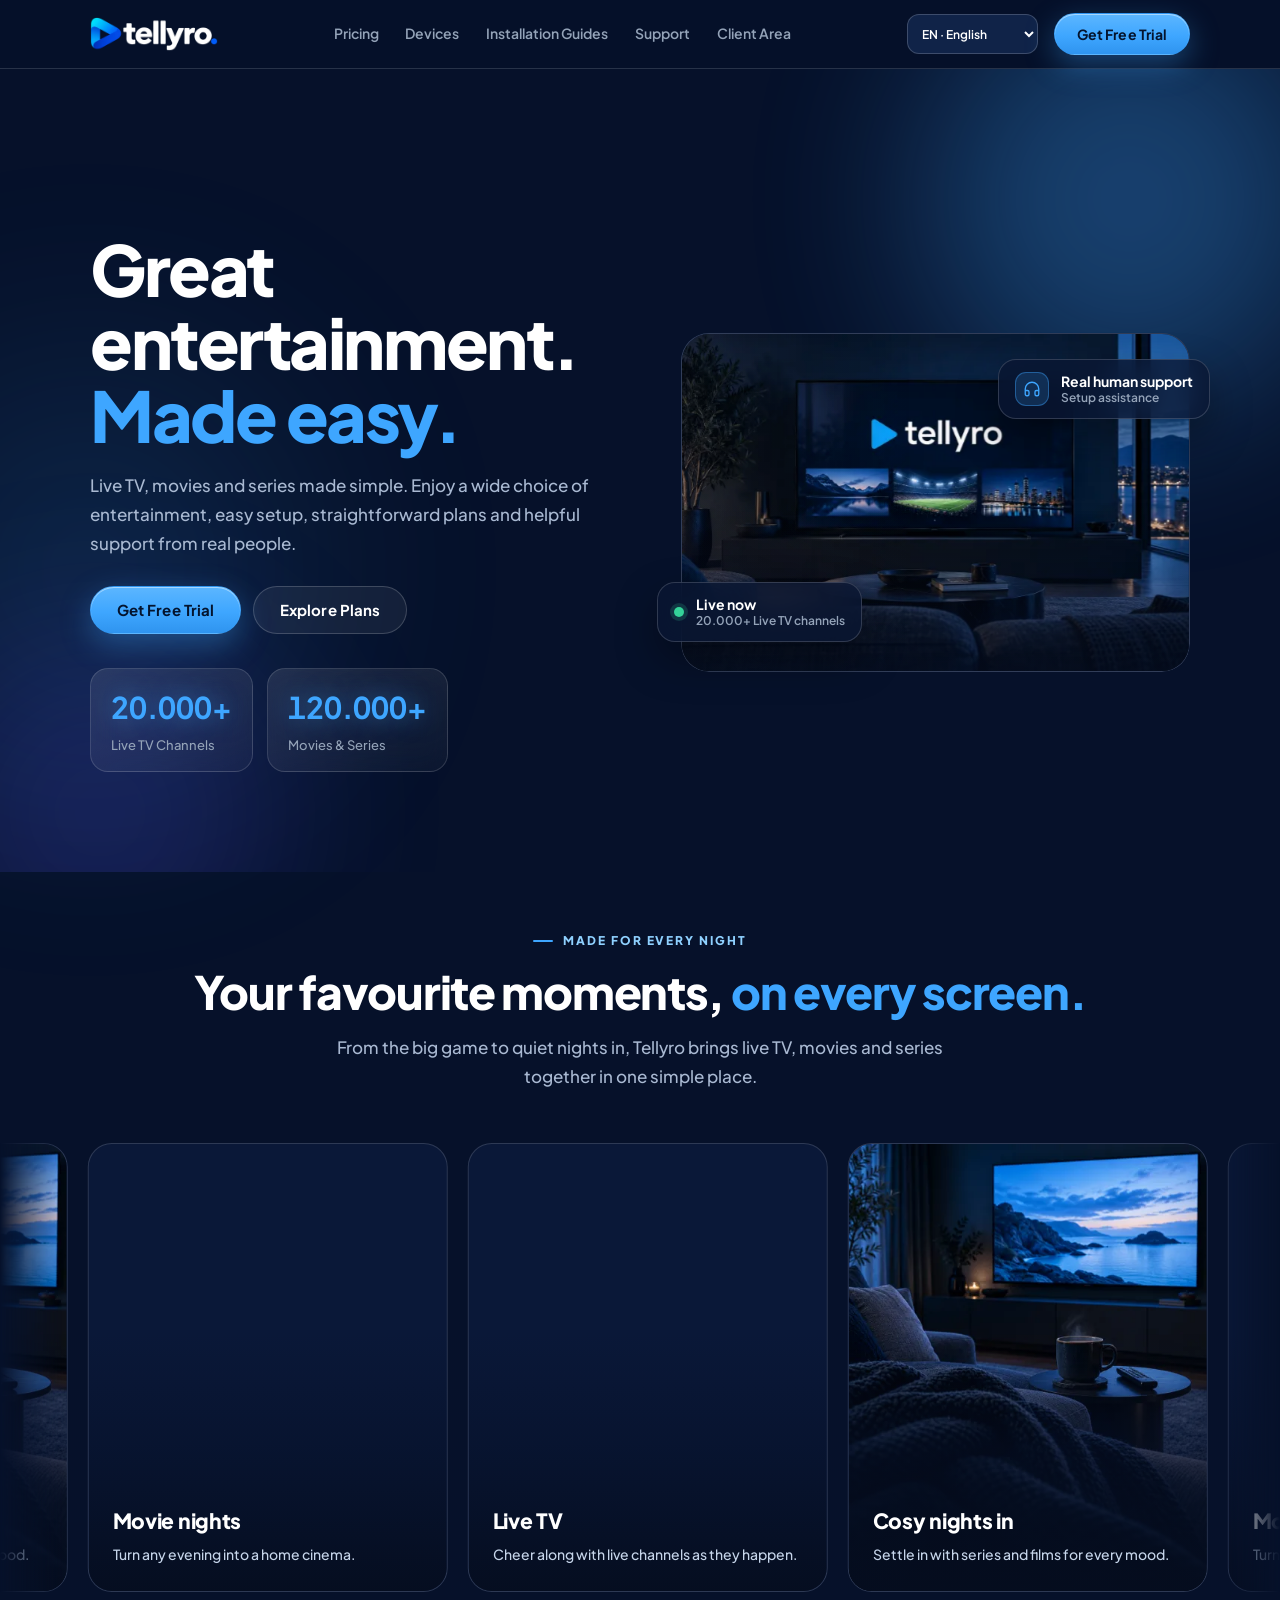
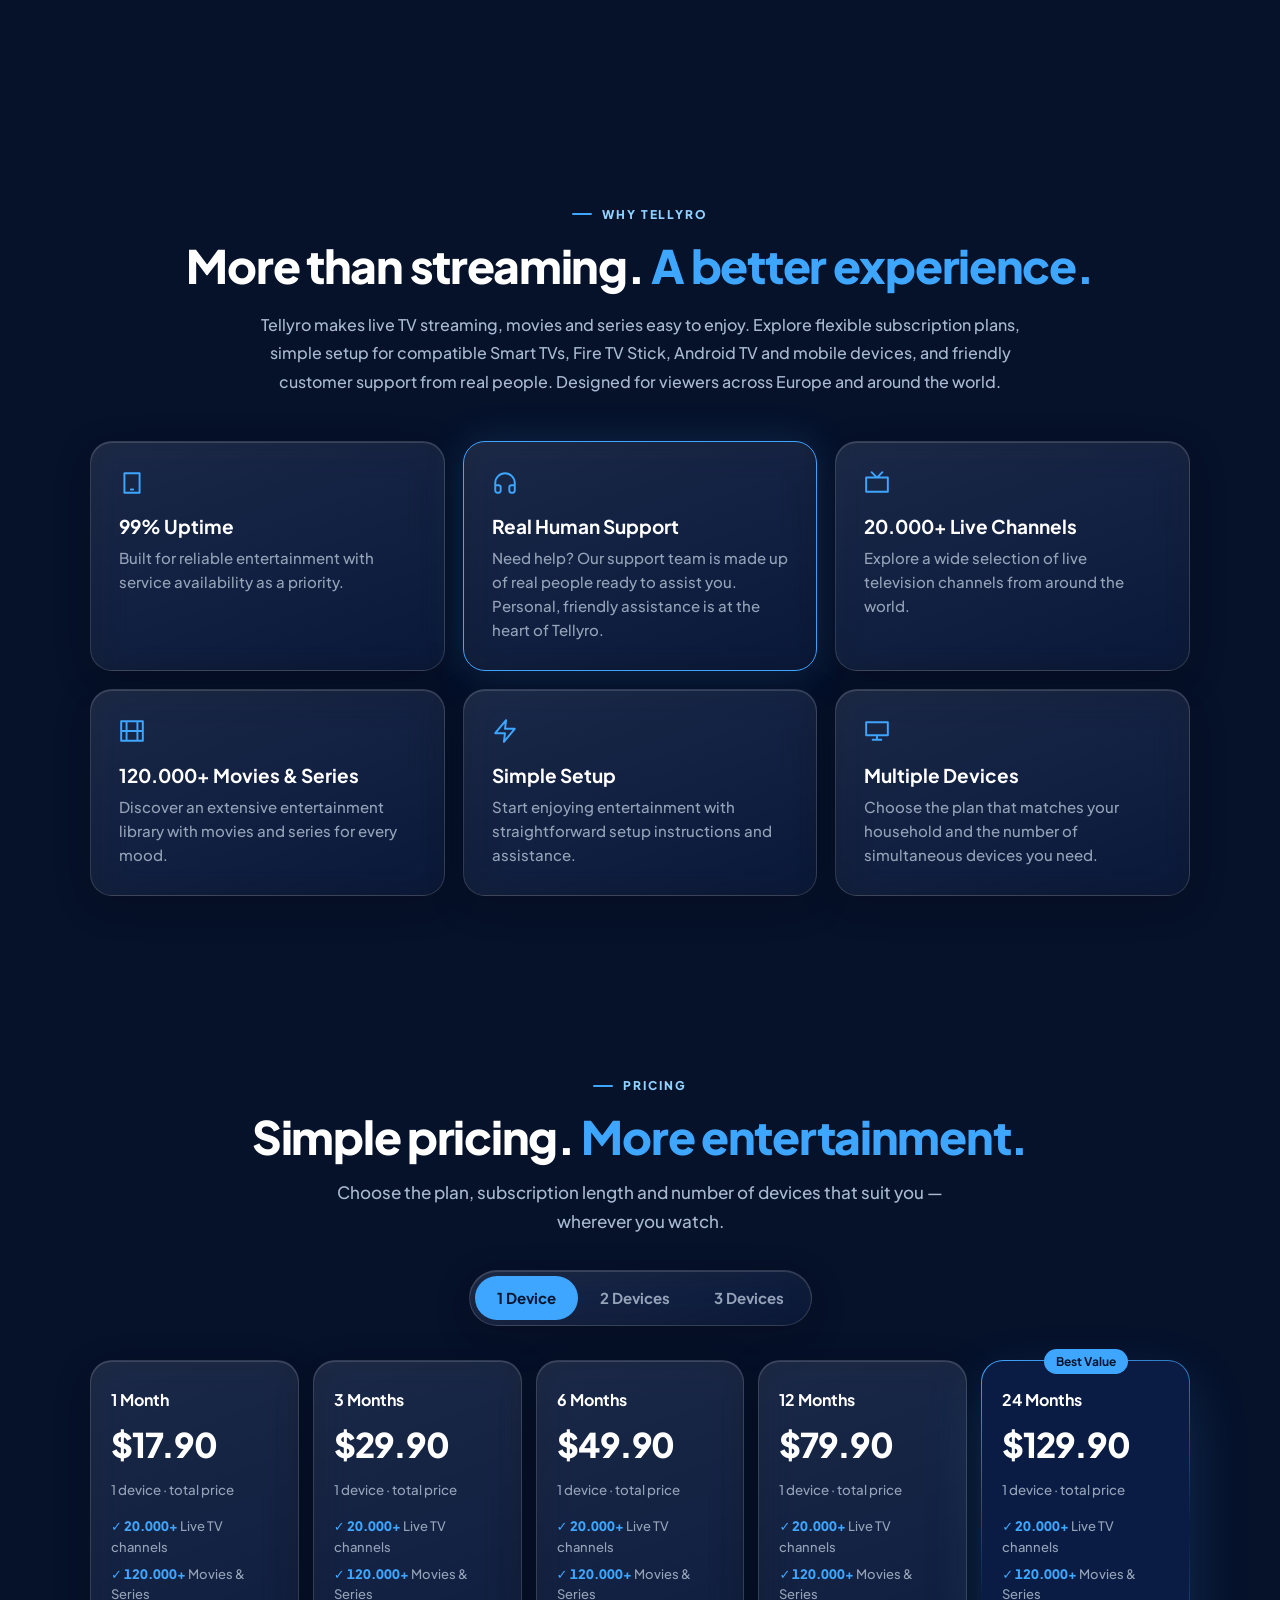
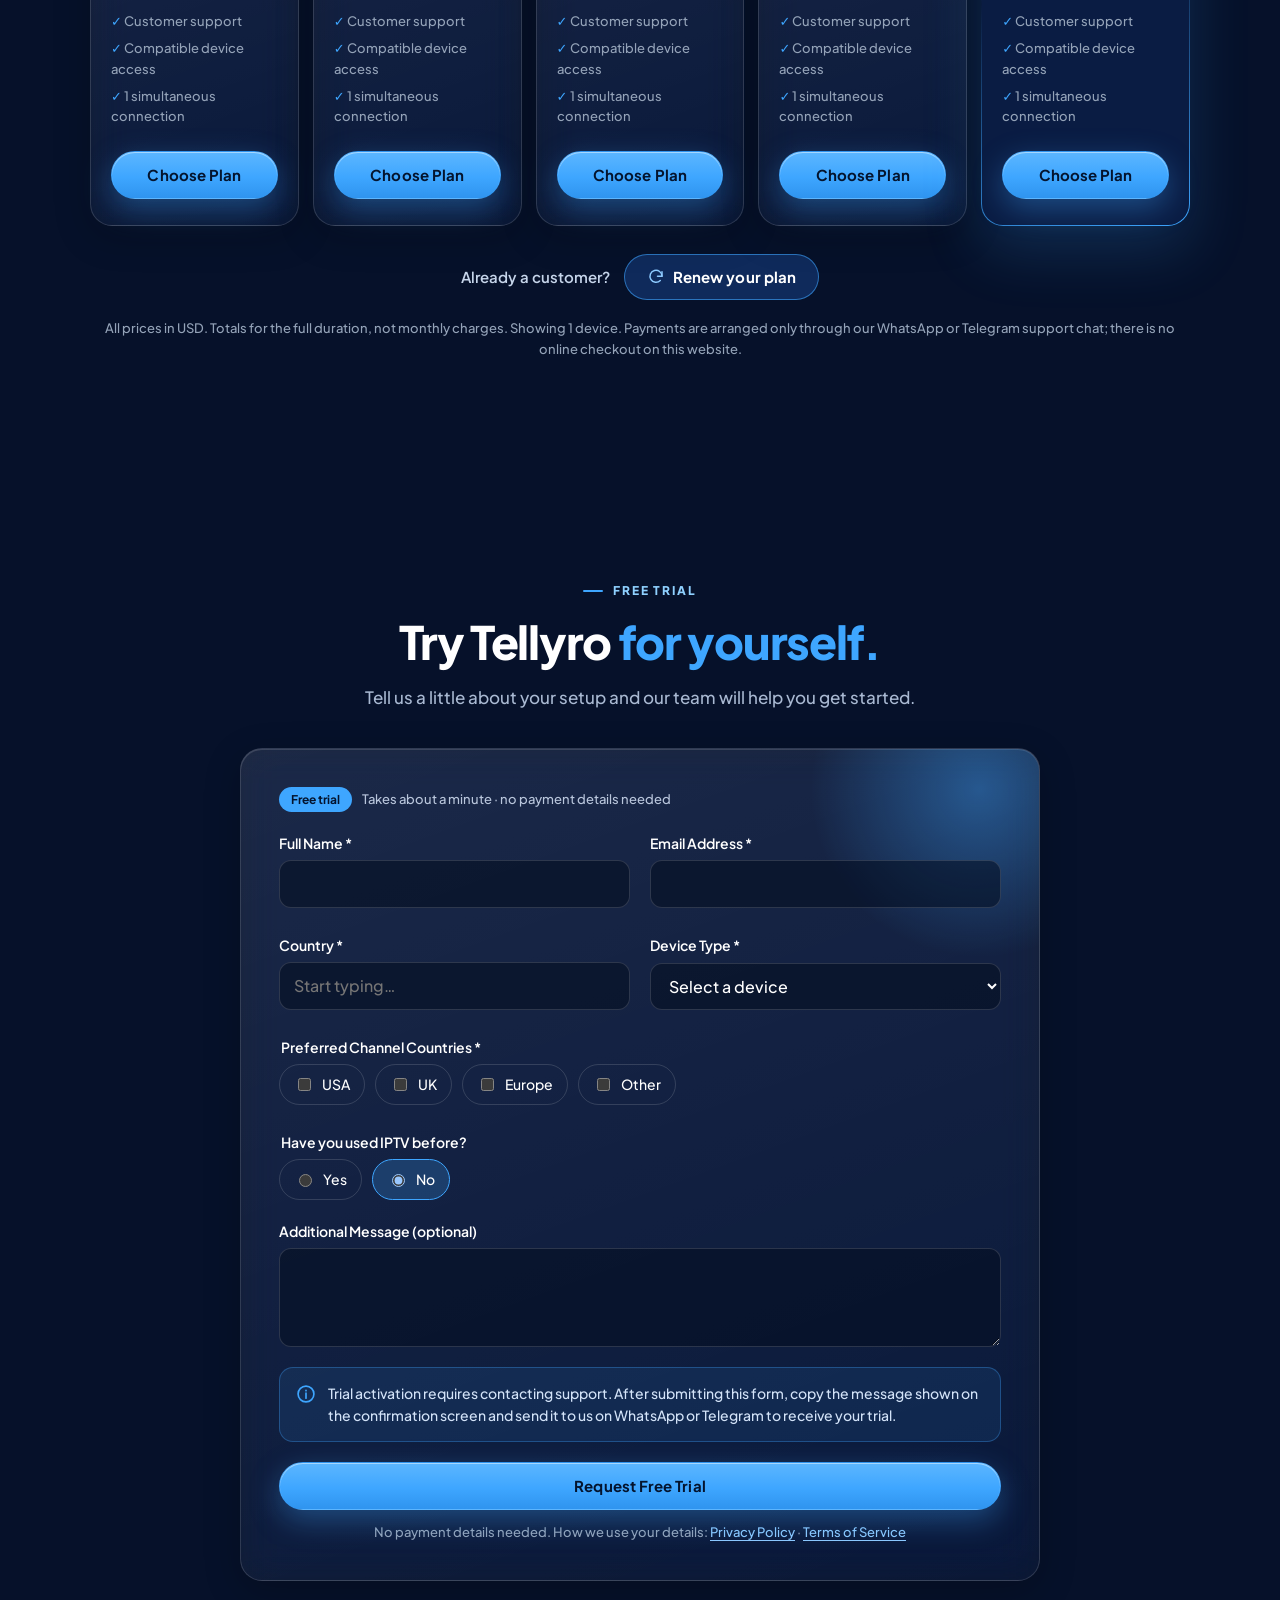
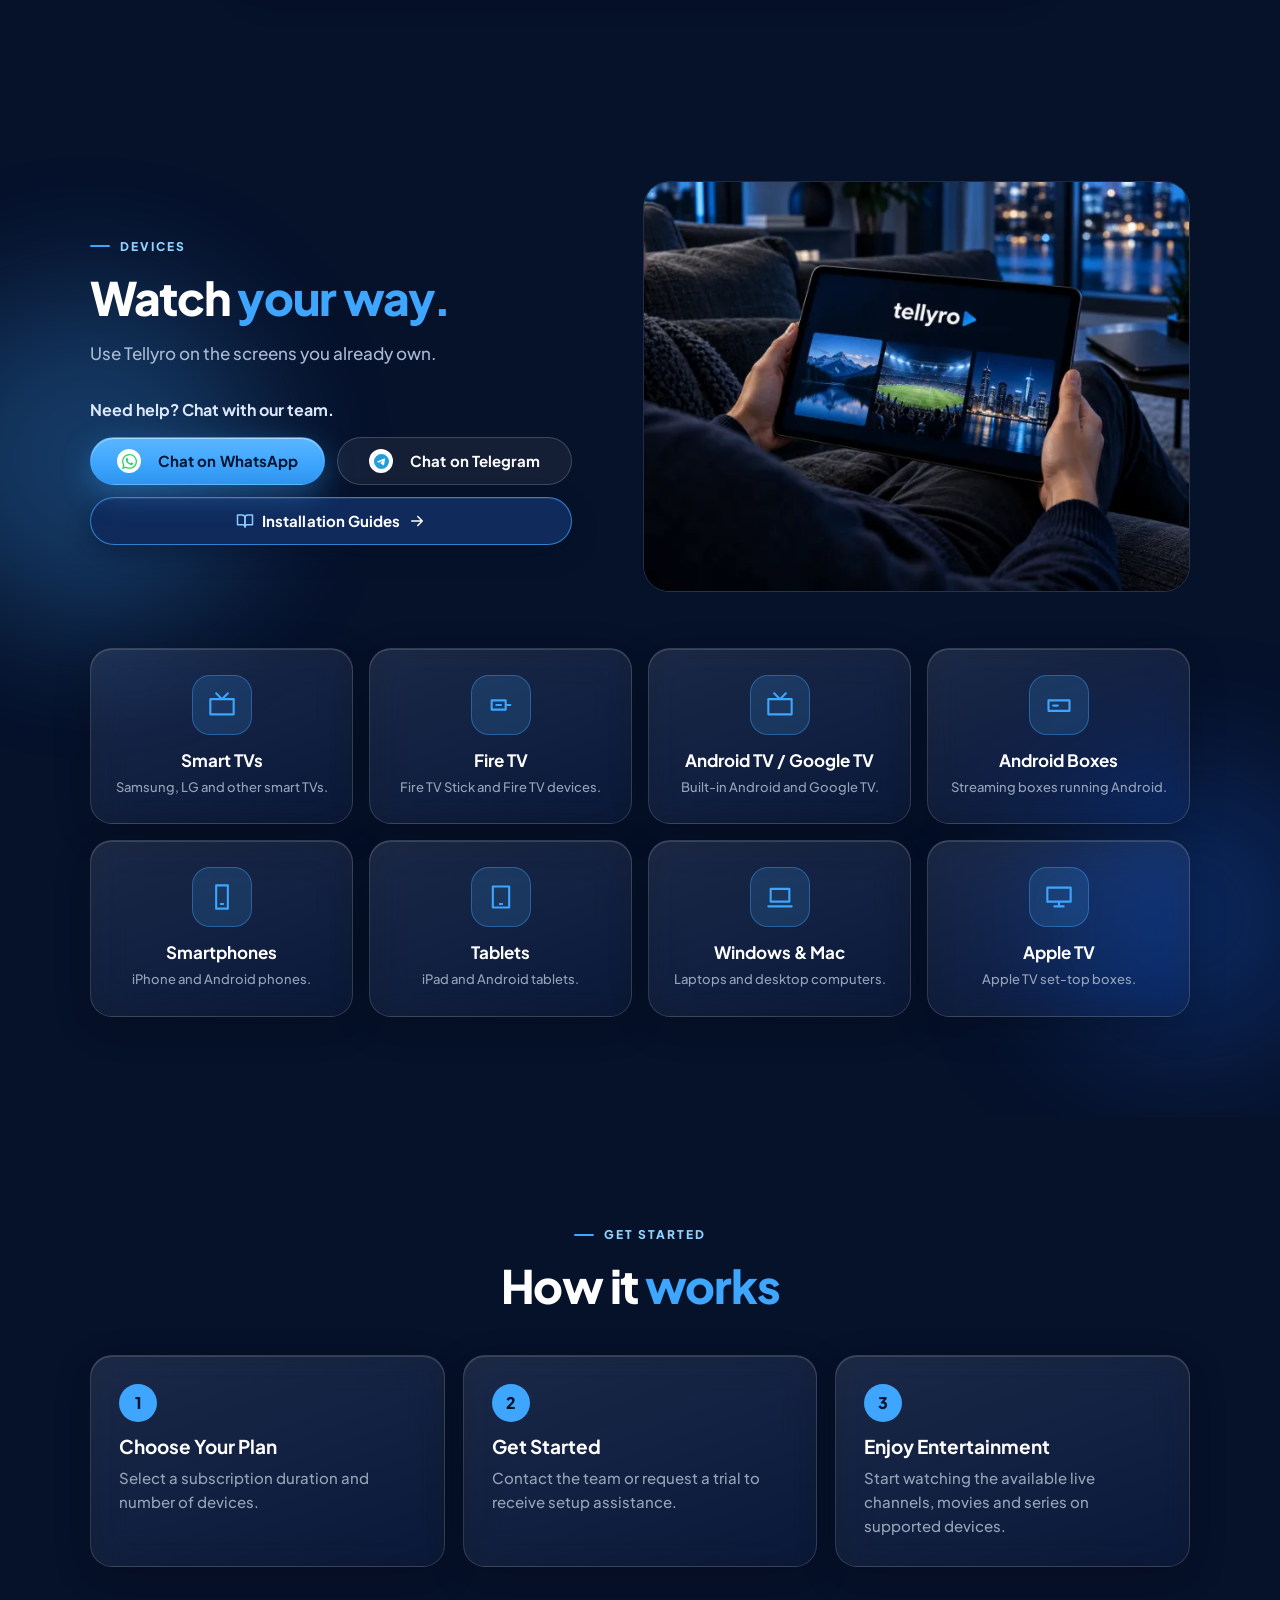
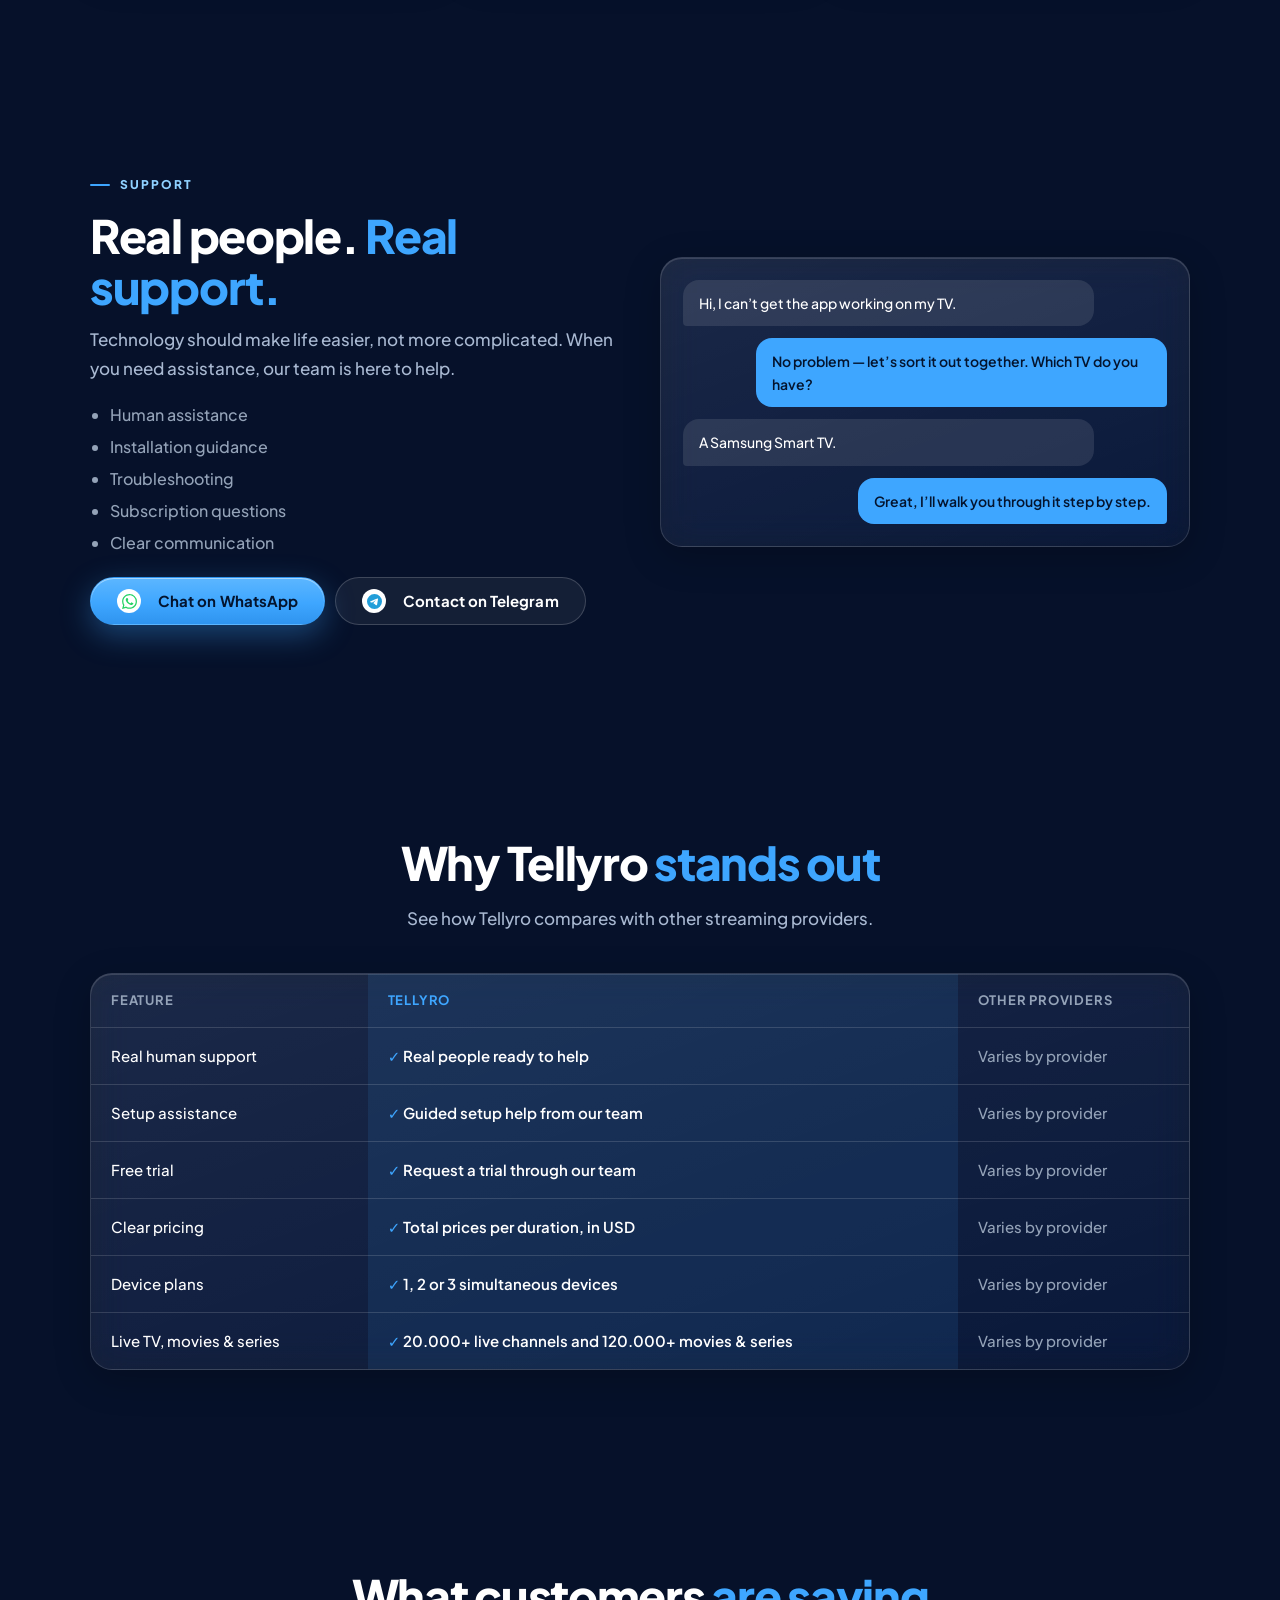
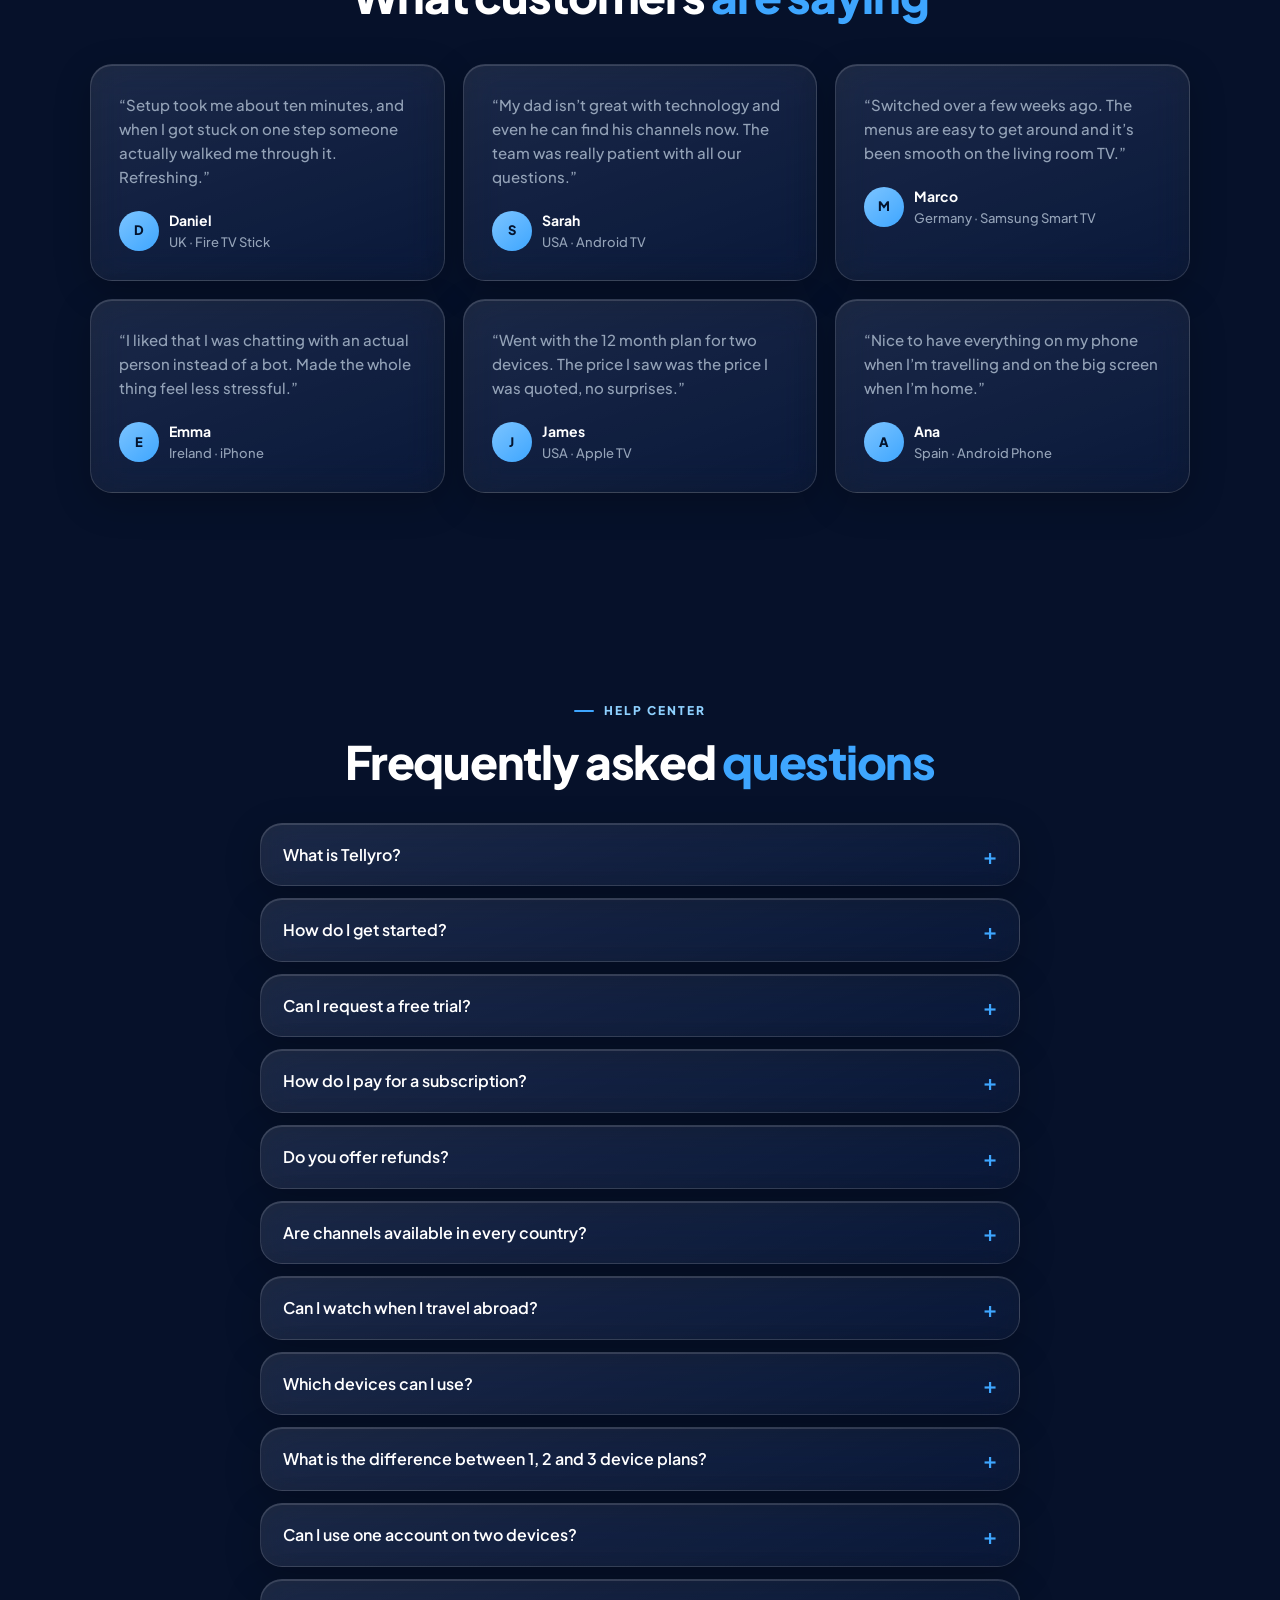
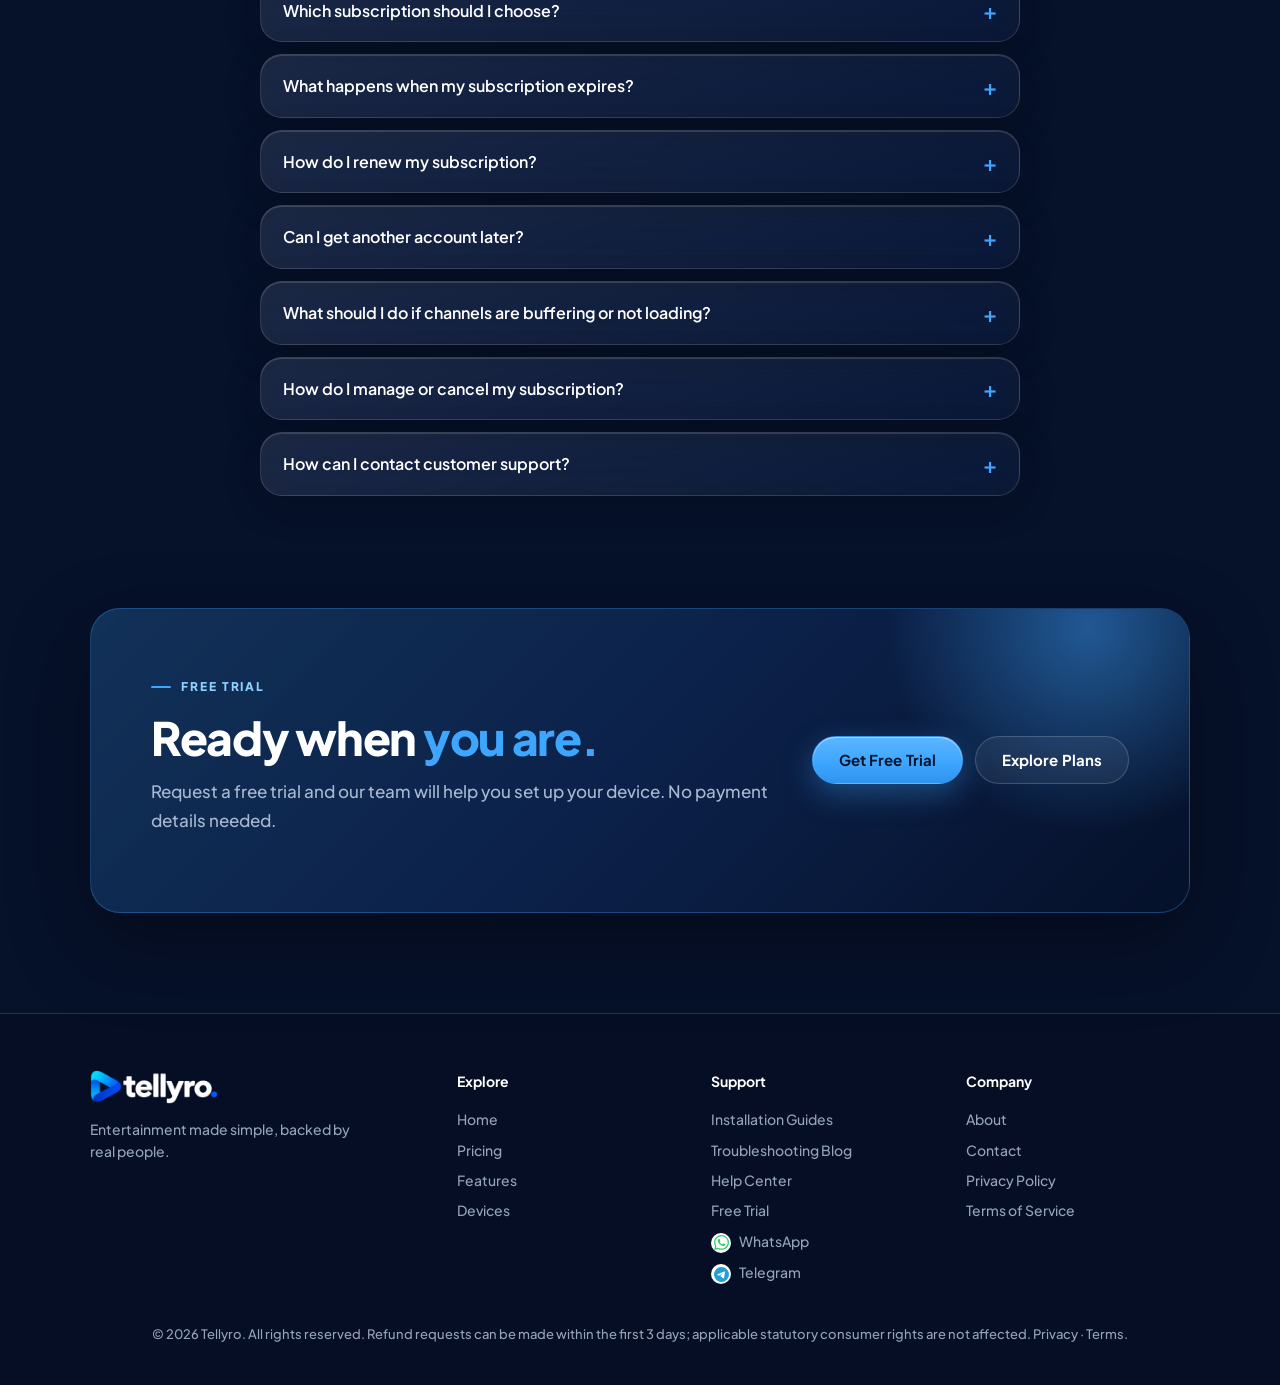
==== commit 80d117c0: "Update 2026-11-03 14:44 (8 files) - published with publish-all.ps1" ====
--- a/index.html
+++ b/index.html
@@ -266,11 +266,11 @@
 </script>
 <header><div class="wrap nav">
 <a class="logo" href="#home" aria-label="Tellyro home"><picture><source type="image/webp" srcset="/assets/img/tellyro-logo-300.webp 300w, /assets/img/tellyro-logo-420.webp 420w" sizes="127px"><img class="logo-img" src="/assets/img/tellyro-logo-300.png" width="127" height="34" alt="Tellyro"></picture></a>
-<nav class="links" aria-label="Main"><a href="#pricing">Pricing</a><a href="#devices">Devices</a><a href="installation.html">Installation Guides</a><a href="#support">Support</a><a href="client.html">Client Area</a></nav>
+<nav class="links" aria-label="Main"><a href="#pricing">Pricing</a><a href="#devices">Devices</a><a href="/installation">Installation Guides</a><a href="#support">Support</a><a href="/client">Client Area</a></nav>
 <div class="language-control"><label for="site-lang" class="sr-only">Website language</label><select id="site-lang" aria-label="Website language"><option value="en">EN · English</option><option value="de">DE · Deutsch</option><option value="tr">TR · Türkçe</option><option value="fr">FR · Français</option><option value="es">ES · Español</option><option value="it">IT · Italiano</option></select></div><div class="cta"><a class="btn p" href="#trial">Get Free Trial</a></div>
 <button id="burger" aria-label="Open menu" aria-expanded="false" aria-controls="panel">☰</button>
 </div></header>
-<nav id="panel" aria-label="Mobile"><a href="#pricing">Pricing</a><a href="#devices">Devices</a><a href="installation.html">Installation Guides</a><a href="#faq">FAQ</a><a href="#support">Support</a><a href="client.html">Client Area / Login</a><a class="btn p" href="#trial">Get Free Trial</a></nav>
+<nav id="panel" aria-label="Mobile"><a href="#pricing">Pricing</a><a href="#devices">Devices</a><a href="/installation">Installation Guides</a><a href="#faq">FAQ</a><a href="#support">Support</a><a href="/client">Client Area / Login</a><a class="btn p" href="#trial">Get Free Trial</a></nav>
 
 <main>
 <section id="home"><div class="wrap hero">
@@ -313,12 +313,12 @@
 <div class="full trial-note"><svg viewBox="0 0 24 24" aria-hidden="true"><circle cx="12" cy="12" r="9.5"/><path d="M12 11v6M12 7.5v.5"/></svg><p>Trial activation requires contacting support. After submitting this form, copy the message shown on the confirmation screen and send it to us on WhatsApp or Telegram to receive your trial.</p></div>
 <div class="full"><div id="trial-turnstile" hidden aria-label="Security verification"></div><div id="trial-server-error" class="trial-error" role="alert" hidden></div>
 <button class="btn p" type="submit" id="trial-submit" style="width:100%">Request Free Trial</button>
-<p class="hint" style="text-align:center;margin:12px 0 0">No payment details needed. How we use your details: <a href="privacy.html" style="color:#8dcaff;text-decoration:underline;text-underline-offset:3px">Privacy Policy</a> · <a href="terms.html" style="color:#8dcaff;text-decoration:underline;text-underline-offset:3px">Terms of Service</a></p></div>
+<p class="hint" style="text-align:center;margin:12px 0 0">No payment details needed. How we use your details: <a href="/privacy" style="color:#8dcaff;text-decoration:underline;text-underline-offset:3px">Privacy Policy</a> · <a href="/terms" style="color:#8dcaff;text-decoration:underline;text-underline-offset:3px">Terms of Service</a></p></div>
 </div><div id="res" hidden tabindex="-1"></div></form></div></section>
 
 <section id="devices" class="dsec"><span class="orb o1"></span><span class="orb o2"></span><div class="wrap"><div class="dev-intro"><div class="rv"><span class="eyebrow">Devices</span><h2>Watch <em>your way.</em></h2><p class="sub" style="margin-top:16px">Use Tellyro on the screens you already own.</p>
 <p class="dev-help">Need help? Chat with our team.</p>
-<div class="dev-cta"><a class="btn p" href="https://wa.me/message/KH6DHKLQHRNPO1" target="_blank" rel="noopener noreferrer">Chat on WhatsApp</a><a class="btn" href="https://t.me/tellyrosupport" target="_blank" rel="noopener noreferrer">Chat on Telegram</a><a class="btn dev-guides" href="installation.html"><svg class="dg-book" viewBox="0 0 24 24" fill="none" stroke="currentColor" stroke-width="2" stroke-linecap="round" stroke-linejoin="round" aria-hidden="true"><path d="M2 4h6a4 4 0 0 1 4 4v12a3 3 0 0 0-3-3H2z"/><path d="M22 4h-6a4 4 0 0 0-4 4v12a3 3 0 0 1 3-3h7z"/></svg><span>Installation Guides</span><svg class="dg-arr" viewBox="0 0 24 24" fill="none" stroke="currentColor" stroke-width="2" stroke-linecap="round" stroke-linejoin="round" aria-hidden="true"><path d="M5 12h14M13 6l6 6-6 6"/></svg></a></div></div>
+<div class="dev-cta"><a class="btn p" href="https://wa.me/message/KH6DHKLQHRNPO1" target="_blank" rel="noopener noreferrer">Chat on WhatsApp</a><a class="btn" href="https://t.me/tellyrosupport" target="_blank" rel="noopener noreferrer">Chat on Telegram</a><a class="btn dev-guides" href="/installation"><svg class="dg-book" viewBox="0 0 24 24" fill="none" stroke="currentColor" stroke-width="2" stroke-linecap="round" stroke-linejoin="round" aria-hidden="true"><path d="M2 4h6a4 4 0 0 1 4 4v12a3 3 0 0 0-3-3H2z"/><path d="M22 4h-6a4 4 0 0 0-4 4v12a3 3 0 0 1 3-3h7z"/></svg><span>Installation Guides</span><svg class="dg-arr" viewBox="0 0 24 24" fill="none" stroke="currentColor" stroke-width="2" stroke-linecap="round" stroke-linejoin="round" aria-hidden="true"><path d="M5 12h14M13 6l6 6-6 6"/></svg></a></div></div>
 <figure class="dev-photo rv rv-img"><img src="assets/img/devices-tablet-640.webp" srcset="assets/img/devices-tablet-640.webp 640w, assets/img/devices-tablet-1000.webp 1000w" sizes="(max-width:960px) calc(100vw - 40px), 560px" width="1000" height="750" loading="lazy" decoding="async" alt="Hands holding a tablet showing the Tellyro app on a sofa at night"></figure></div>
 <div class="dev" id="dg"></div></div></section>
 
@@ -345,9 +345,9 @@
 
 <footer><div class="wrap"><div class="fg"><div><a class="logo" href="#home" style="padding:0"><picture><source type="image/webp" srcset="/assets/img/tellyro-logo-300.webp 300w, /assets/img/tellyro-logo-420.webp 420w" sizes="127px"><img class="logo-img" src="/assets/img/tellyro-logo-300.png" width="127" height="34" alt="Tellyro"></picture></a><p>Entertainment made simple, backed by real people.</p></div>
 <div><h4>Explore</h4><a href="#home">Home</a><a href="#pricing">Pricing</a><a href="#why">Features</a><a href="#devices">Devices</a></div>
-<div><h4>Support</h4><a href="installation.html">Installation Guides</a><a href="#faq">Help Center</a><a href="#trial">Free Trial</a><a href="#support" data-ct="wa">WhatsApp</a><a href="#support" data-ct="tg">Telegram</a></div>
-<div><h4>Company</h4><a href="#home">About</a><a href="#support">Contact</a><a href="privacy.html">Privacy Policy</a><a href="terms.html">Terms of Service</a></div></div>
-<div class="bot">© 2026 Tellyro. All rights reserved. Refund requests can be made within the first 3 days; applicable statutory consumer rights are not affected. <a href="privacy.html">Privacy</a> · <a href="terms.html">Terms</a>.</div></div></footer>
+<div><h4>Support</h4><a href="/installation">Installation Guides</a><a href="https://tellyro.blog/" lang="en">Troubleshooting Blog</a><a href="#faq">Help Center</a><a href="#trial">Free Trial</a><a href="#support" data-ct="wa">WhatsApp</a><a href="#support" data-ct="tg">Telegram</a></div>
+<div><h4>Company</h4><a href="#home">About</a><a href="#support">Contact</a><a href="/privacy">Privacy Policy</a><a href="/terms">Terms of Service</a></div></div>
+<div class="bot">© 2026 Tellyro. All rights reserved. Refund requests can be made within the first 3 days; applicable statutory consumer rights are not affected. <a href="/privacy">Privacy</a> · <a href="/terms">Terms</a>.</div></div></footer>
 
 <div id="mod" role="dialog" aria-modal="true" aria-labelledby="mt"><div class="box"><h3 id="mt"></h3><div id="mb"></div></div></div>
 
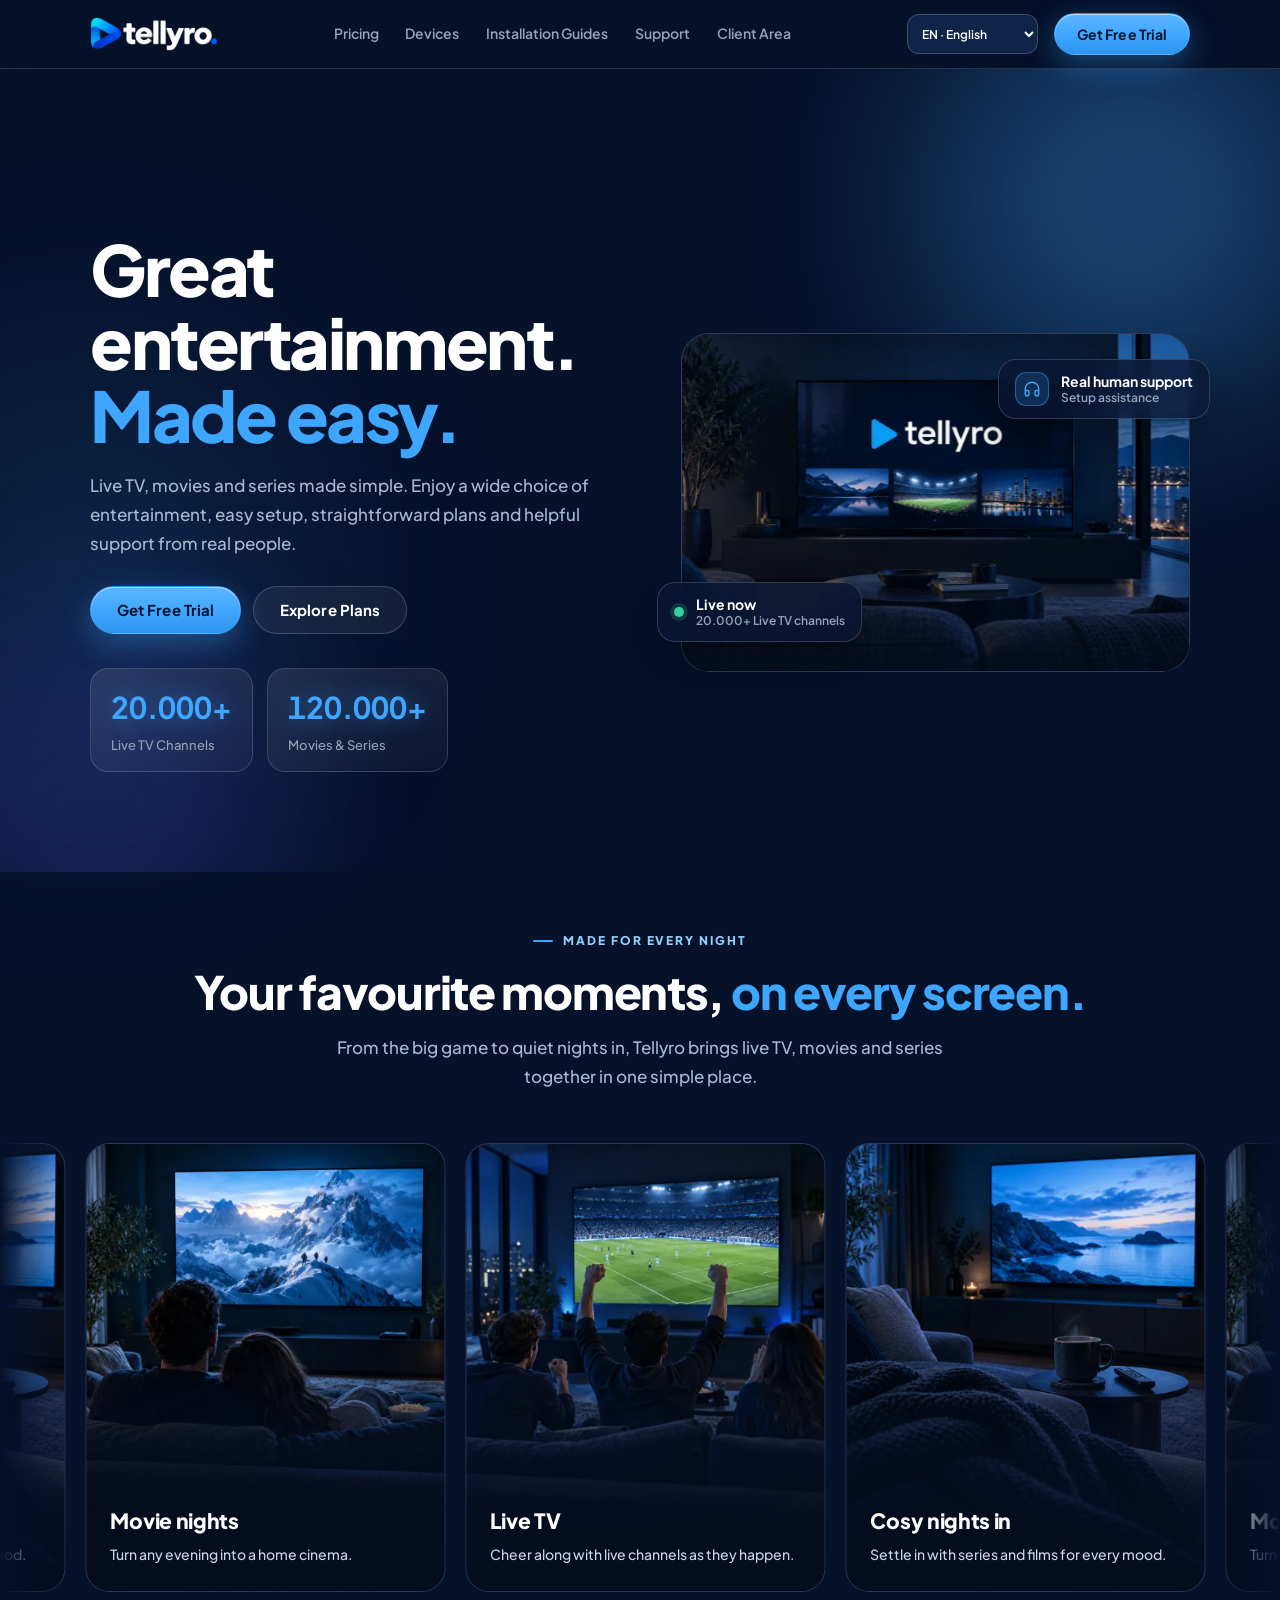
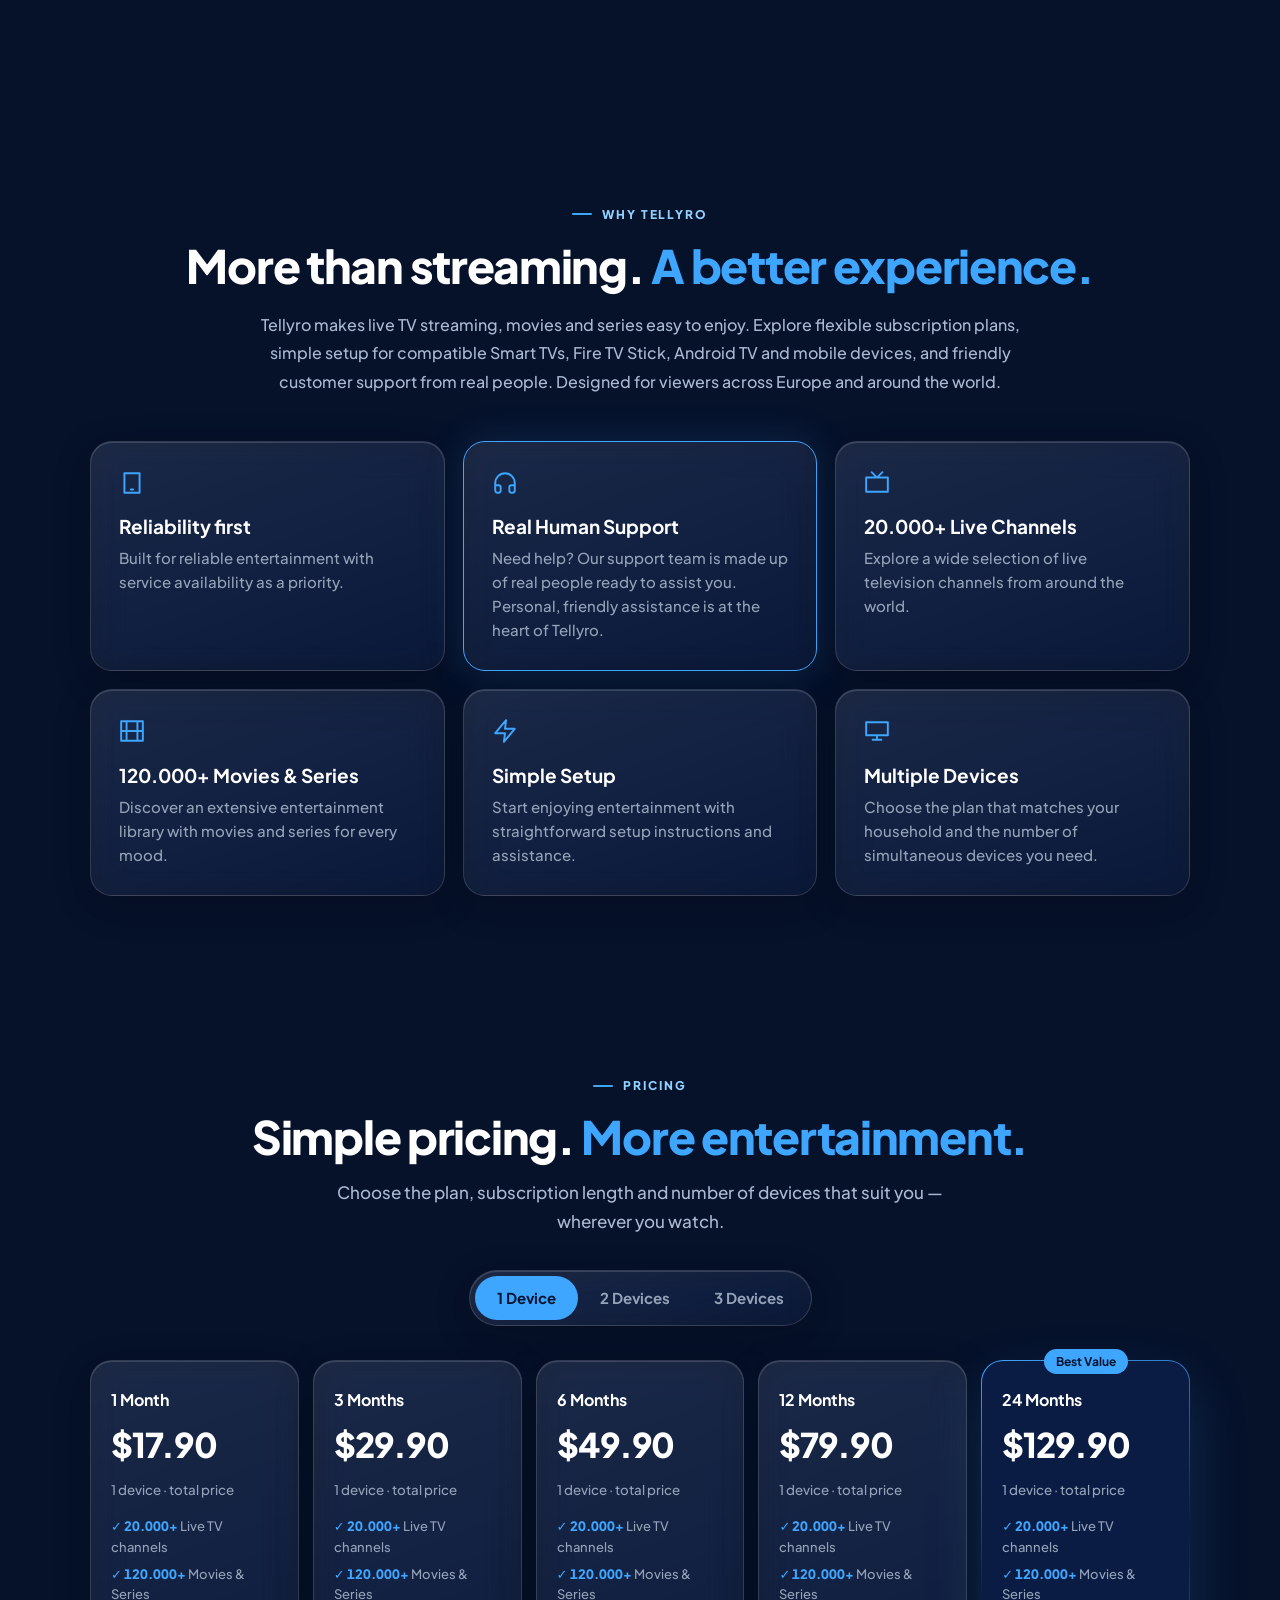
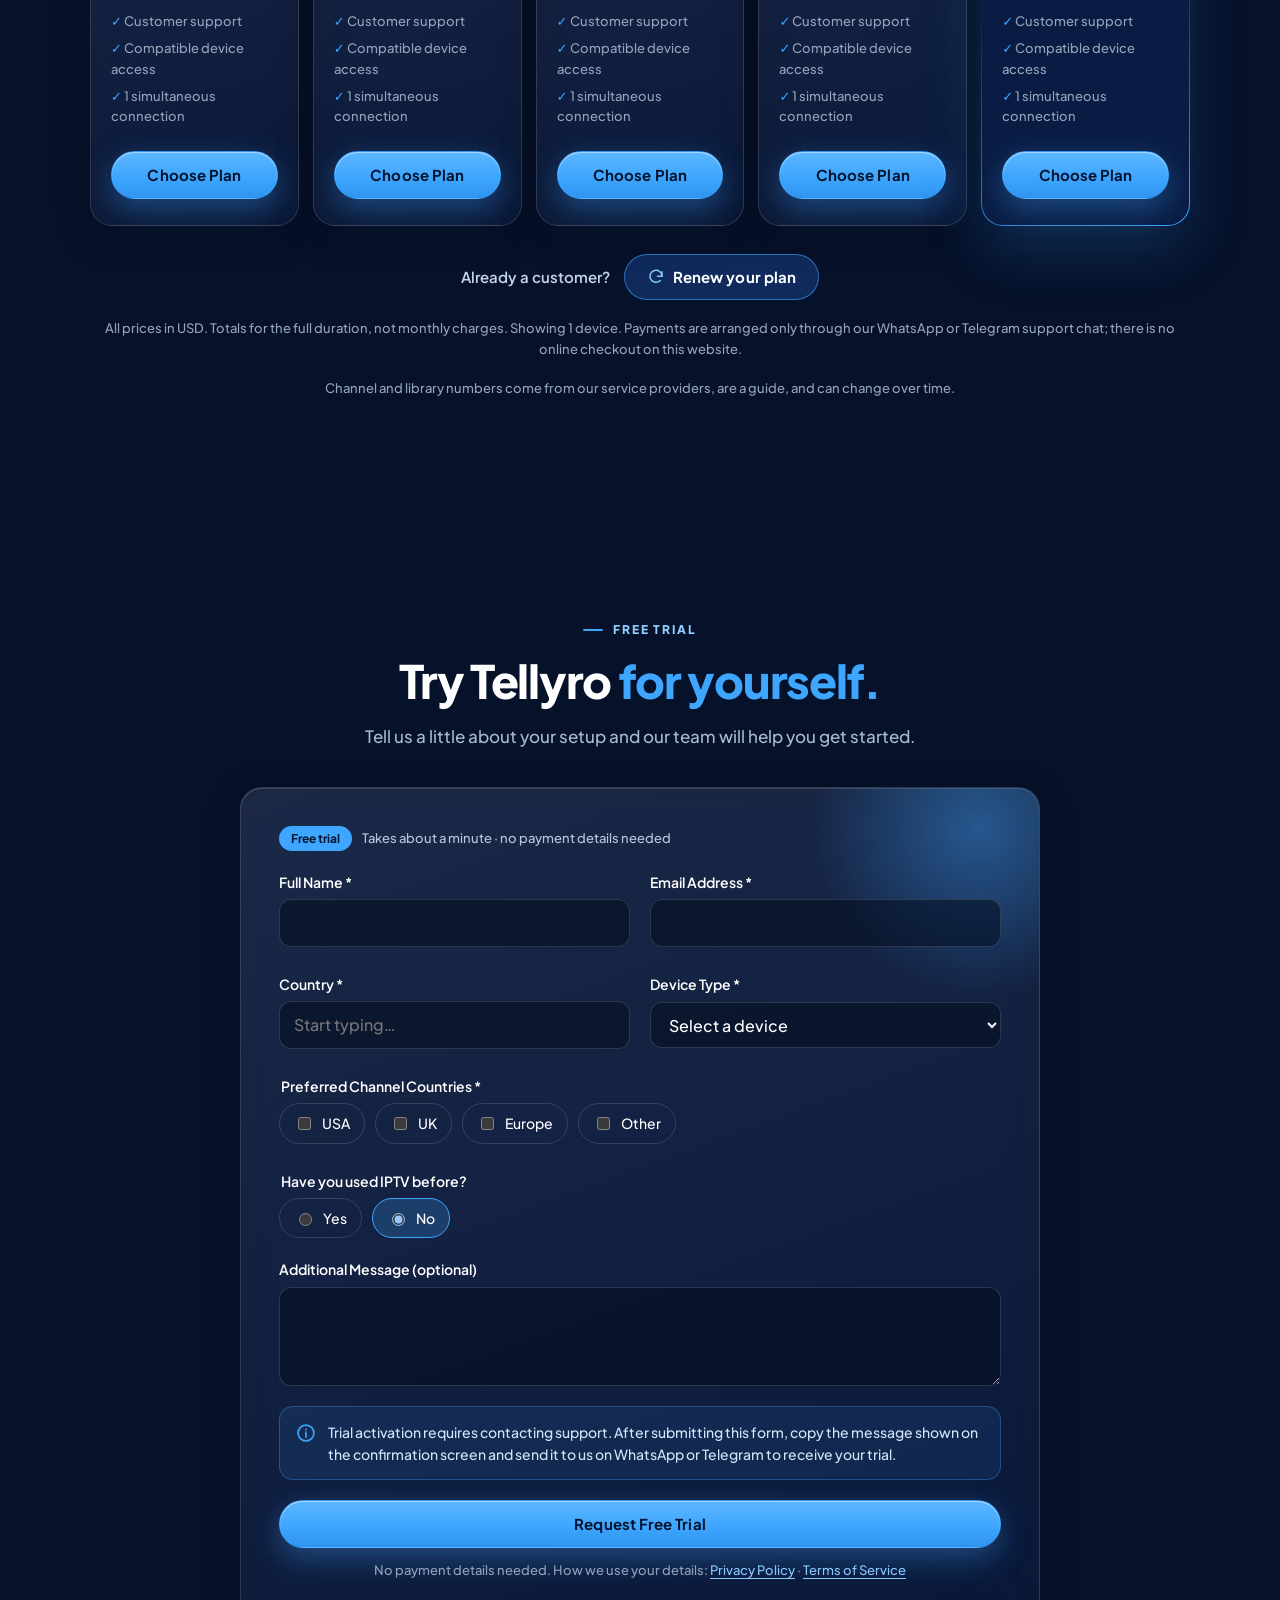
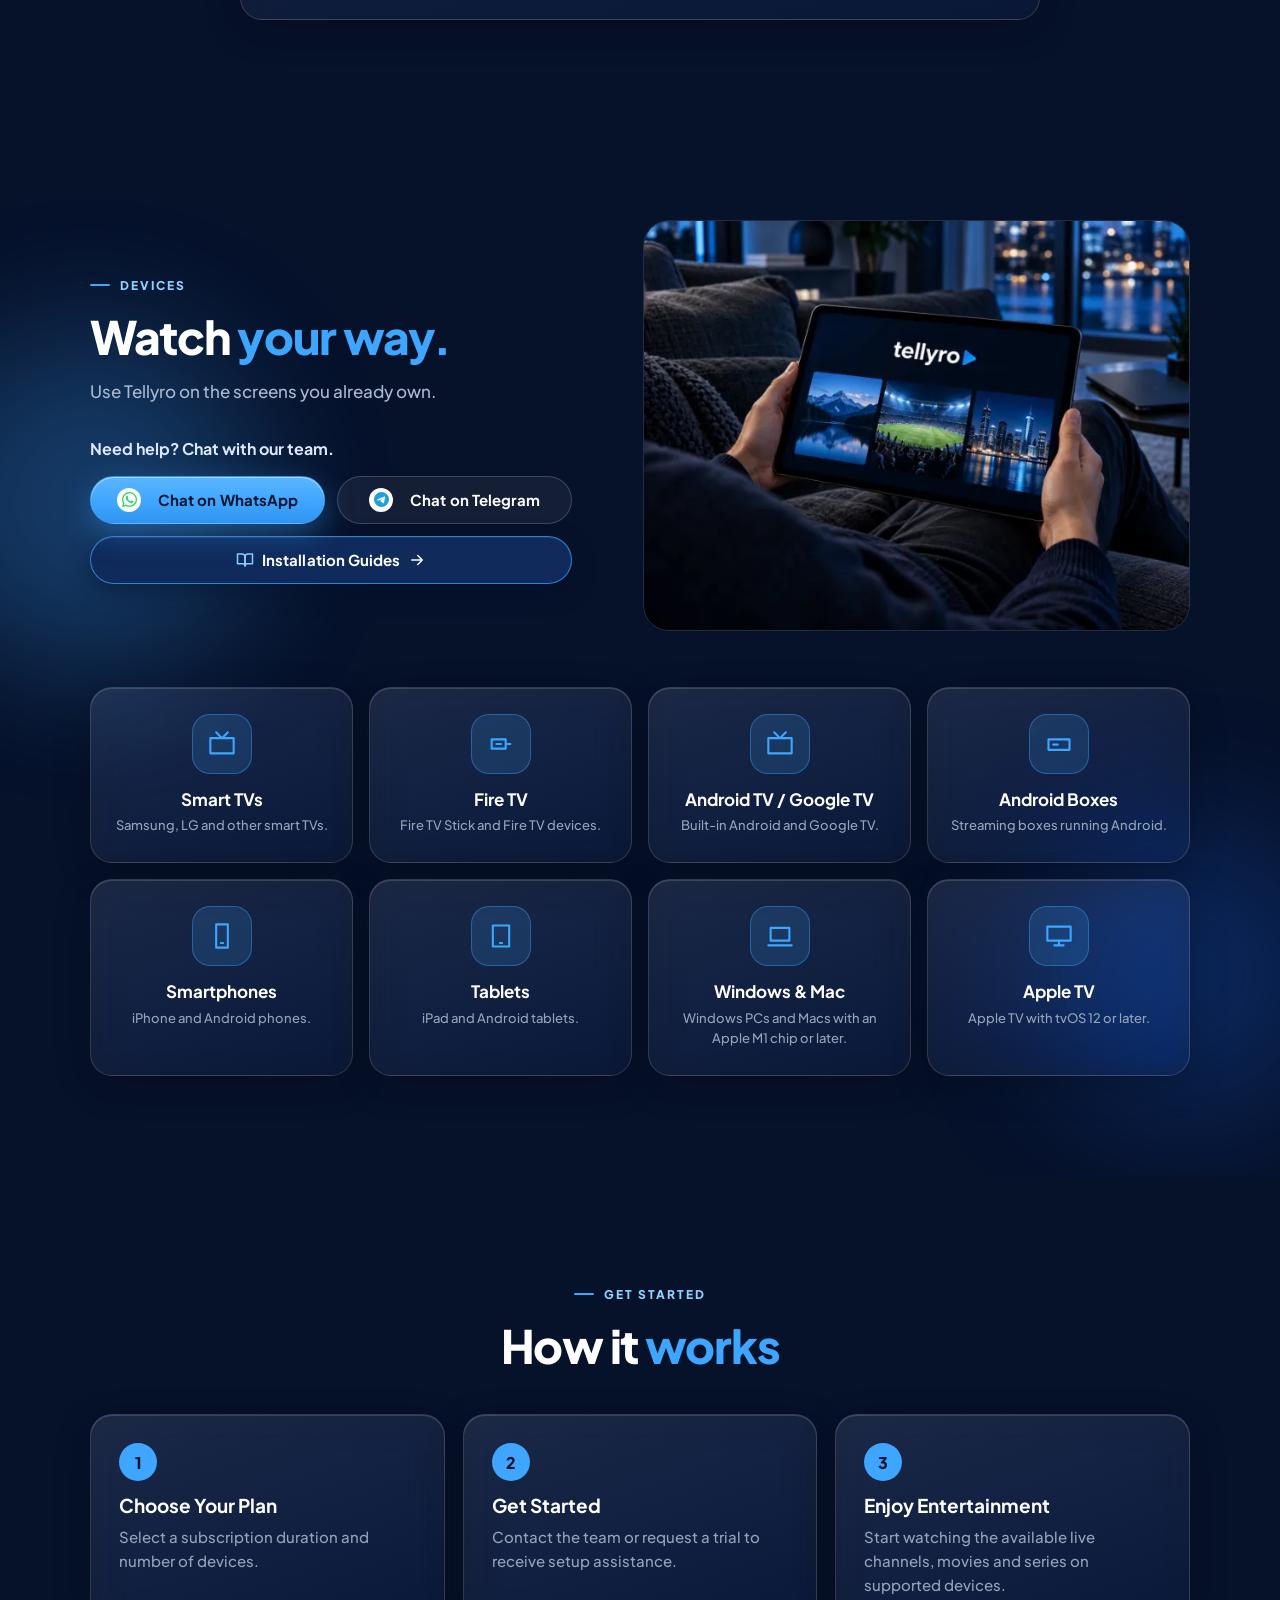
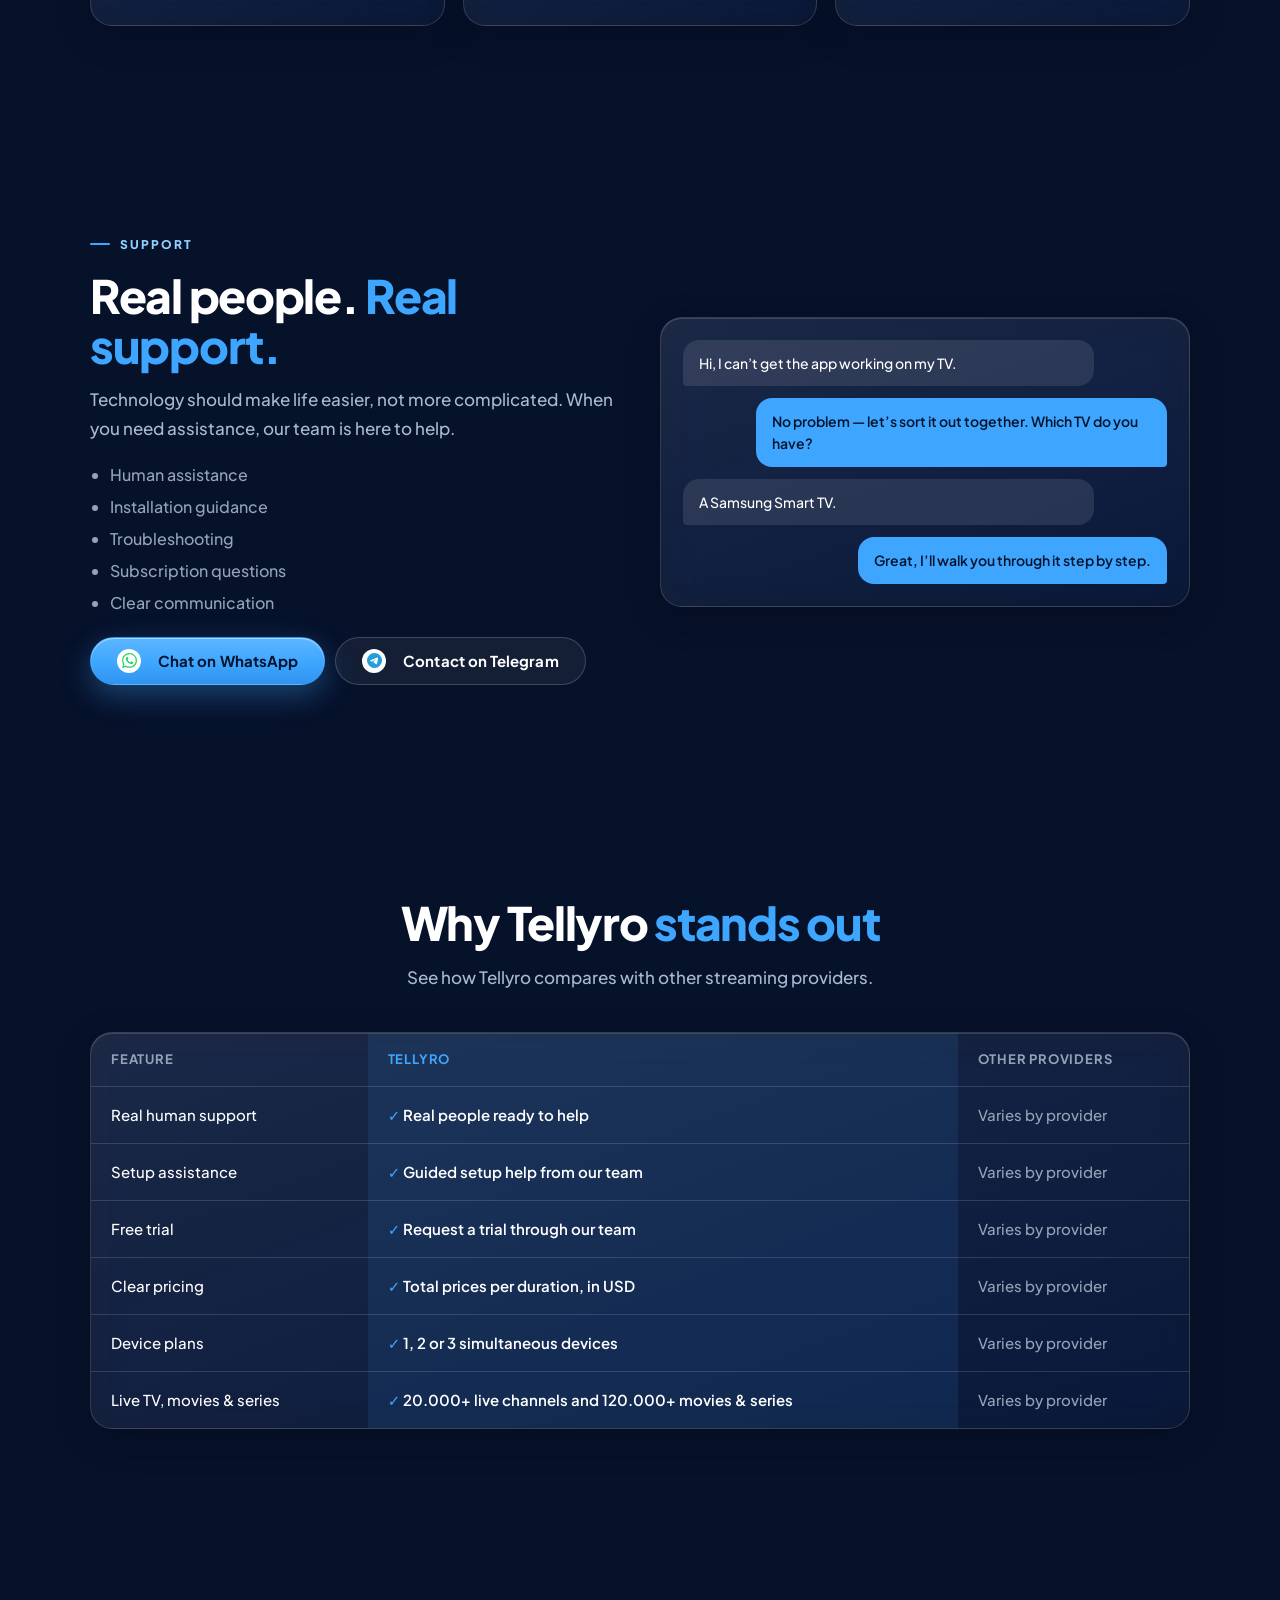
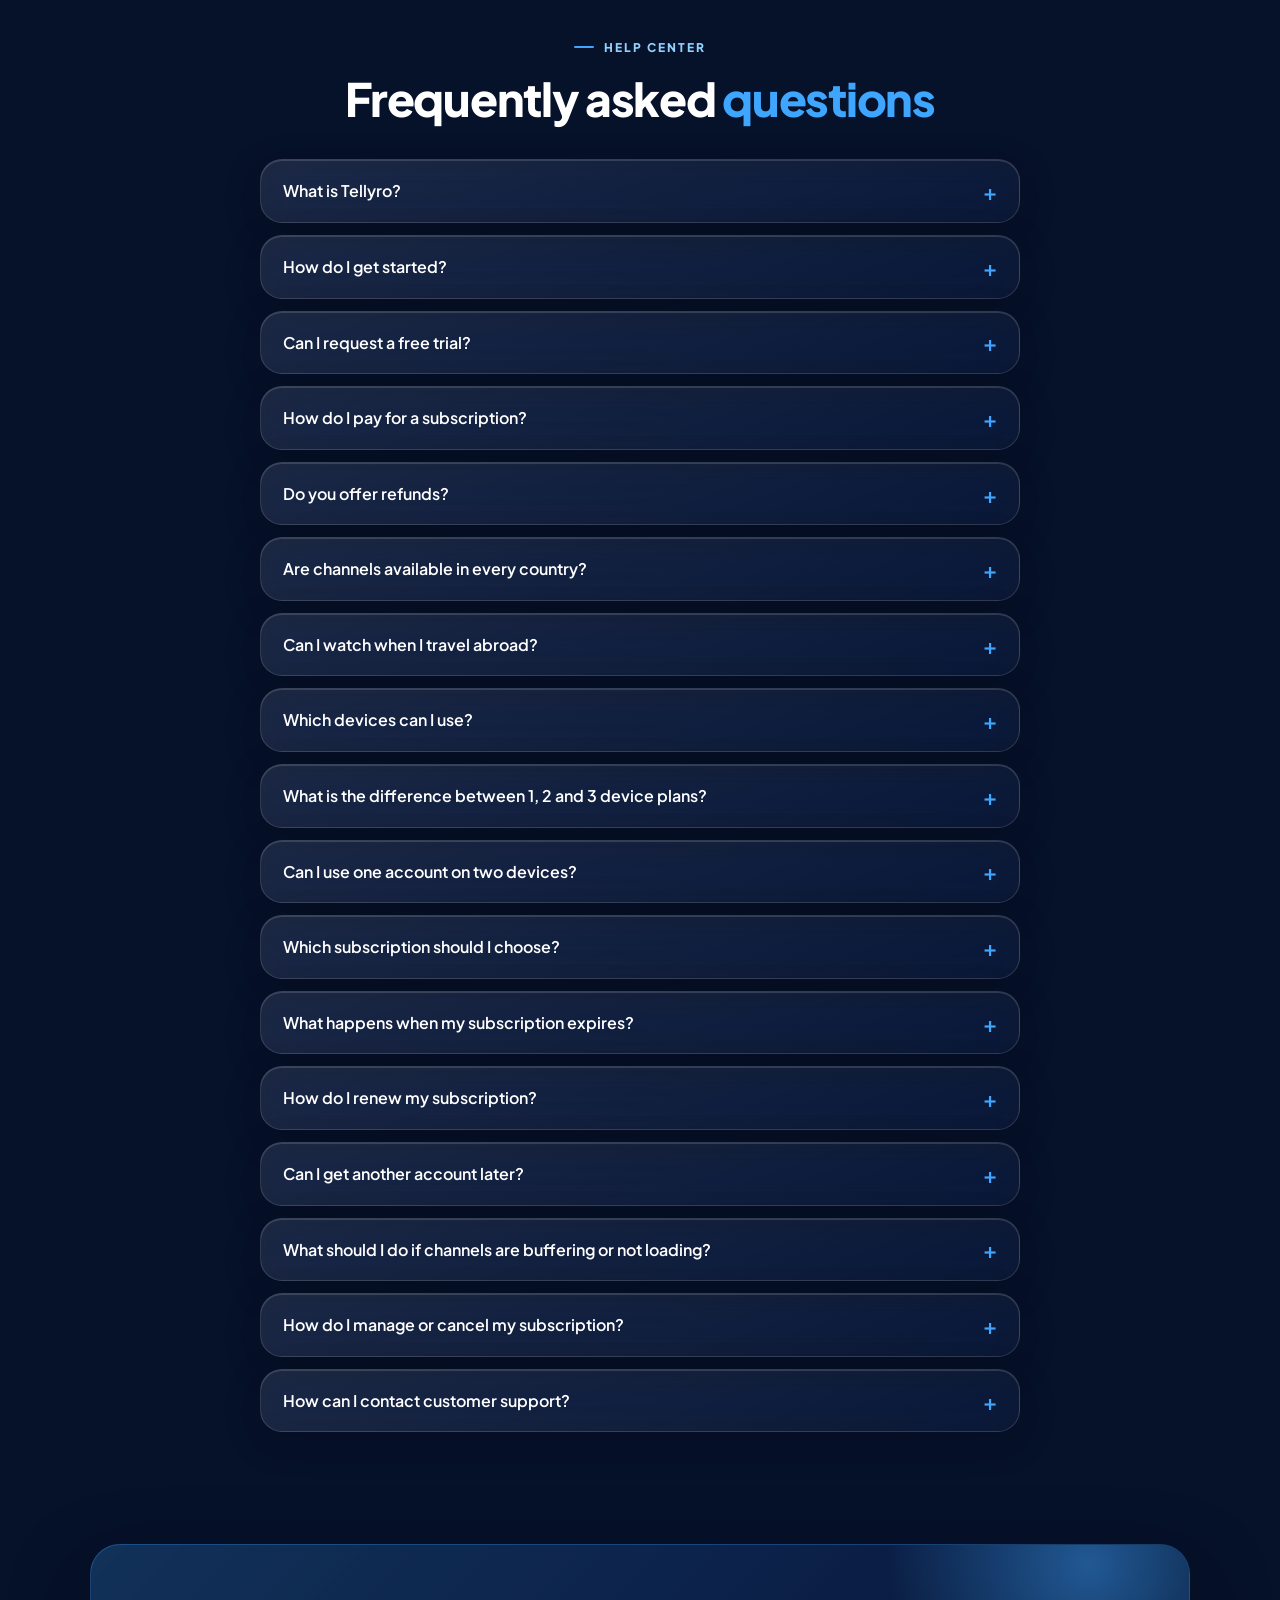
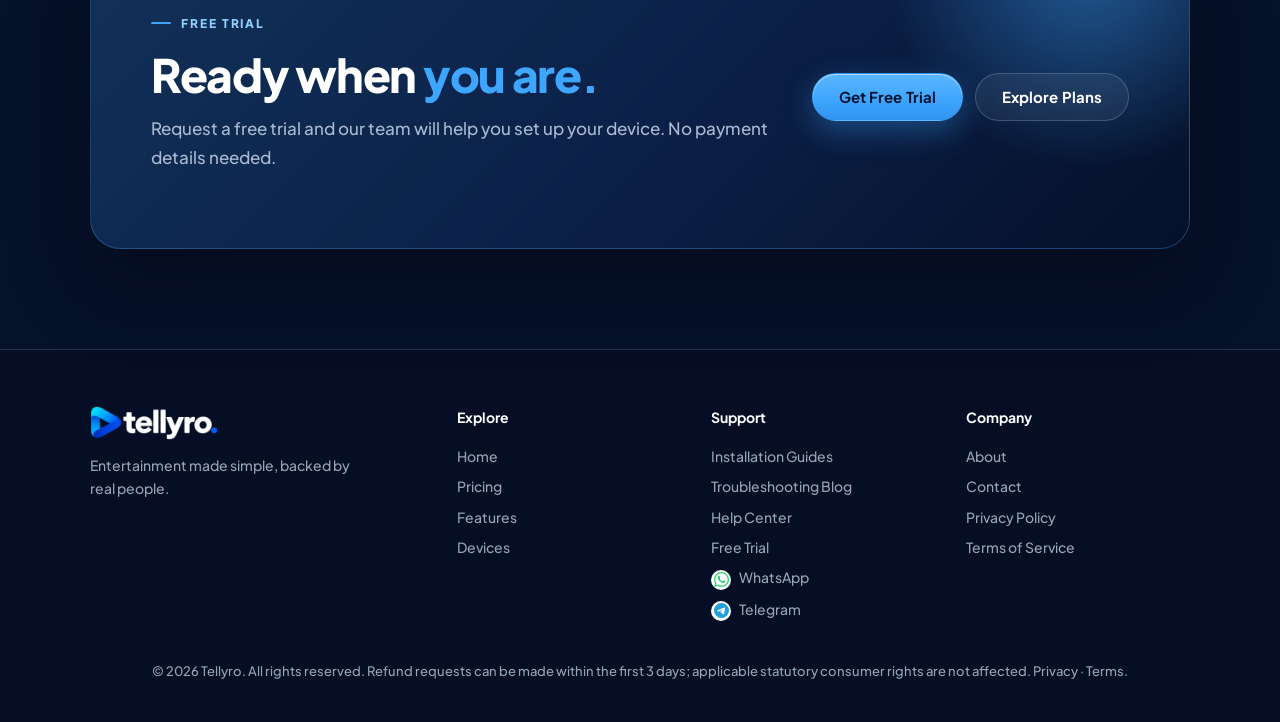
==== commit 499ce39f: "Website: About page, Apple TV and Mac install guides, honest numbers note, testimonials and unverifi" ====
--- a/index.html
+++ b/index.html
@@ -256,11 +256,10 @@
  promo:{on:true,pct:10,delay:6000}, // new-customer welcome popup
  /* Comparison table — competitor column is deliberately neutral. Only add specific competitor claims you can prove. */
  compare:[["Real human support","Real people ready to help","Varies by provider"],["Setup assistance","Guided setup help from our team","Varies by provider"],["Free trial","Request a trial through our team","Varies by provider"],["Clear pricing","Total prices per duration, in USD","Varies by provider"],["Device plans","1, 2 or 3 simultaneous devices","Varies by provider"],["Live TV, movies & series","20.000+ live channels and 120.000+ movies & series","Varies by provider"]],
- /* SAMPLE TEXT — replace with genuine customer reviews (with permission) before launch */
- reviews:[["Daniel","UK · Fire TV Stick","Setup took me about ten minutes, and when I got stuck on one step someone actually walked me through it. Refreshing."],["Sarah","USA · Android TV","My dad isn’t great with technology and even he can find his channels now. The team was really patient with all our questions."],["Marco","Germany · Samsung Smart TV","Switched over a few weeks ago. The menus are easy to get around and it’s been smooth on the living room TV."],["Emma","Ireland · iPhone","I liked that I was chatting with an actual person instead of a bot. Made the whole thing feel less stressful."],["James","USA · Apple TV","Went with the 12 month plan for two devices. The price I saw was the price I was quoted, no surprises."],["Ana","Spain · Android Phone","Nice to have everything on my phone when I’m travelling and on the big screen when I’m home."]],
+ /* Customer reviews: the earlier sample reviews were removed on 2026-11-09 because they were placeholder text. Only add genuine reviews, with the customer's permission. */
  email:"",               // official support email
- claims:{channels:"20.000+",library:"120.000+",uptime:"99%"}, // owner-supplied: VERIFY before publishing
- devices:[["Smart TVs","Samsung, LG and other smart TVs.","t"],["Fire TV","Fire TV Stick and Fire TV devices.","s"],["Android TV / Google TV","Built-in Android and Google TV.","t"],["Android Boxes","Streaming boxes running Android.","b"],["Smartphones","iPhone and Android phones.","p"],["Tablets","iPad and Android tablets.","a"],["Windows & Mac","Laptops and desktop computers.","l"],["Apple TV","Apple TV set-top boxes.","m"]], // [name, description, icon] — confirm real app support
+ claims:{channels:"20.000+",library:"120.000+"}, // figures come from the service providers/resellers (owner, 2026-11-09), not measured by Tellyro: shown with a "come from our service providers, are a guide" note under the prices. The earlier "99% uptime" claim was removed (no measurement behind it).
+ devices:[["Smart TVs","Samsung, LG and other smart TVs.","t"],["Fire TV","Fire TV Stick and Fire TV devices.","s"],["Android TV / Google TV","Built-in Android and Google TV.","t"],["Android Boxes","Streaming boxes running Android.","b"],["Smartphones","iPhone and Android phones.","p"],["Tablets","iPad and Android tablets.","a"],["Windows & Mac","Windows PCs and Macs with an Apple M1 chip or later.","l"],["Apple TV","Apple TV with tvOS 12 or later.","m"]], // [name, description, icon] — Apple TV and Mac use Smarters Player Lite (confirmed by the owner 2026-11-09; App Store listing: tvOS 12.0+, Mac needs Apple M1 or later), Windows uses MyIPTV Player
  prices:window.TELLYRO_PLANS.prices // edit in assets/plans.js (shared with order.html)
 };
 </script>
@@ -299,7 +298,8 @@
 <div class="seg glass" role="group" aria-label="Number of devices" id="seg"></div>
 <div id="plans" aria-live="polite"></div>
 <div class="renew-row"><span>Already a customer?</span><a class="btn renew" id="renew-link" href="order.html?type=renewal"><svg viewBox="0 0 24 24" aria-hidden="true"><path d="M20 11a8 8 0 1 0-2.3 5.7"/><path d="M20 5v6h-6"/></svg>Renew your plan</a></div>
-<p class="note">All prices in USD. Totals for the full duration, not monthly charges. <span id="dnote"></span> Payments are arranged only through our WhatsApp or Telegram support chat; there is no online checkout on this website.</p></div></section>
+<p class="note">All prices in USD. Totals for the full duration, not monthly charges. <span id="dnote"></span> Payments are arranged only through our WhatsApp or Telegram support chat; there is no online checkout on this website.</p>
+<p class="note" id="claimnote">Channel and library numbers come from our service providers, are a guide, and can change over time.</p></div></section>
 
 <section id="trial"><div class="wrap"><div class="c rv"><span class="eyebrow">Free trial</span><h2>Try Tellyro <em>for yourself.</em></h2><p class="sub">Tell us a little about your setup and our team will help you get started.</p></div>
 <form class="glass" id="tf" novalidate><div class="tglow"></div><div id="fields" class="fgrid"><div class="full thead"><b>Free trial</b> Takes about a minute · no payment details needed</div>
@@ -334,7 +334,6 @@
 
 <section id="compare"><div class="wrap"><div class="c rv"><h2>Why Tellyro <em>stands out</em></h2><p class="sub">See how Tellyro compares with other streaming providers.</p></div><div class="cmp glass rv"><table id="ct"><thead><tr><th>Feature</th><th class="us">Tellyro</th><th>Other providers</th></tr></thead><tbody></tbody></table></div></div></section>
 
-<section id="reviews"><div class="wrap"><div class="c rv"><h2>What customers <em>are saying</em></h2></div><div class="grid" id="rvg"></div></div></section>
 
 <section id="faq"><div class="wrap" style="max-width:800px"><div class="c rv"><span class="eyebrow">Help Center</span><h2>Frequently asked <em>questions</em></h2></div><div style="margin-top:36px" id="fq"></div></div></section>
 
@@ -346,7 +345,7 @@
 <footer><div class="wrap"><div class="fg"><div><a class="logo" href="#home" style="padding:0"><picture><source type="image/webp" srcset="/assets/img/tellyro-logo-300.webp 300w, /assets/img/tellyro-logo-420.webp 420w" sizes="127px"><img class="logo-img" src="/assets/img/tellyro-logo-300.png" width="127" height="34" alt="Tellyro"></picture></a><p>Entertainment made simple, backed by real people.</p></div>
 <div><h4>Explore</h4><a href="#home">Home</a><a href="#pricing">Pricing</a><a href="#why">Features</a><a href="#devices">Devices</a></div>
 <div><h4>Support</h4><a href="/installation">Installation Guides</a><a href="https://tellyro.blog/" lang="en">Troubleshooting Blog</a><a href="#faq">Help Center</a><a href="#trial">Free Trial</a><a href="#support" data-ct="wa">WhatsApp</a><a href="#support" data-ct="tg">Telegram</a></div>
-<div><h4>Company</h4><a href="#home">About</a><a href="#support">Contact</a><a href="/privacy">Privacy Policy</a><a href="/terms">Terms of Service</a></div></div>
+<div><h4>Company</h4><a href="/about">About</a><a href="#support">Contact</a><a href="/privacy">Privacy Policy</a><a href="/terms">Terms of Service</a></div></div>
 <div class="bot">© 2026 Tellyro. All rights reserved. Refund requests can be made within the first 3 days; applicable statutory consumer rights are not affected. <a href="/privacy">Privacy</a> · <a href="/terms">Terms</a>.</div></div></footer>
 
 <div id="mod" role="dialog" aria-modal="true" aria-labelledby="mt"><div class="box"><h3 id="mt"></h3><div id="mb"></div></div></div>
@@ -360,7 +359,7 @@
 const cu=e=>{const[n,suf]=e._a,t0=performance.now(),f=x=>Math.round(x).toString().replace(/\B(?=(\d{3})+(?!\d))/g,"."),st=t=>{const p=Math.min((t-t0)/1800,1);e.textContent=f(n*(1-Math.pow(1-p,3)))+suf;if(p<1)requestAnimationFrame(st)};requestAnimationFrame(st)};
 /* features */
 const C=CFG.claims;
-[["a",C.uptime+" Uptime","Built for reliable entertainment with service availability as a priority."],["h","Real Human Support","Need help? Our support team is made up of real people ready to assist you. Personal, friendly assistance is at the heart of Tellyro.",1],["t",C.channels+" Live Channels","Explore a wide selection of live television channels from around the world."],["f",C.library+" Movies & Series","Discover an extensive entertainment library with movies and series for every mood."],["z","Simple Setup","Start enjoying entertainment with straightforward setup instructions and assistance."],["m","Multiple Devices","Choose the plan that matches your household and the number of simultaneous devices you need."]].forEach(([i,t,p,h])=>{const c=el("div","card glass rv"+(h?" hl":""));c.innerHTML=svg(i);c.append(el("h3",0,t),el("p",0,p));$("#feat").append(c)});
+[["a","Reliability first","Built for reliable entertainment with service availability as a priority."],["h","Real Human Support","Need help? Our support team is made up of real people ready to assist you. Personal, friendly assistance is at the heart of Tellyro.",1],["t",C.channels+" Live Channels","Explore a wide selection of live television channels from around the world."],["f",C.library+" Movies & Series","Discover an extensive entertainment library with movies and series for every mood."],["z","Simple Setup","Start enjoying entertainment with straightforward setup instructions and assistance."],["m","Multiple Devices","Choose the plan that matches your household and the number of simultaneous devices you need."]].forEach(([i,t,p,h])=>{const c=el("div","card glass rv"+(h?" hl":""));c.innerHTML=svg(i);c.append(el("h3",0,t),el("p",0,p));$("#feat").append(c)});
 /* pricing */
 const DUR=[1,3,6,12,24],money=n=>"$"+n.toFixed(2);let dc=1;
 function drawPlans(){const box=$("#plans");box.innerHTML="";DUR.forEach(m=>{const price=CFG.prices[dc][m],c=el("div","plan glass"+(m==24?" hl":""));
@@ -416,6 +415,10 @@
 const grp=(id,type,name,vals,def)=>vals.forEach(v=>{const l=el("label"),i=el("input");i.type=type;i.name=name;i.value=v;if(v==def)i.checked=true;l.append(i,document.createTextNode(v));$(id).append(l)});
 grp("#ch","checkbox","ch",["USA","UK","Europe","Other"]);grp("#ip","radio","ip",["Yes","No"],"No");
 const clean=s=>s.replace(/[\r\n]+/g," ").trim();
+// Which blog guide sent this visitor: a link like https://tellyro.com/?guide=tivimate-playlist#trial. The tag is read from the address on
+// this page load and kept only in memory (nothing is stored in the browser), format-checked here (lowercase letters, digits, hyphens) and
+// checked again by the server. A visit without a tag simply sends nothing, and the request is saved as "Unknown".
+const guideTag=(()=>{try{const q=(new URLSearchParams(location.search).get('guide')||'').trim().toLowerCase();return /^[a-z0-9][a-z0-9-]{1,59}$/.test(q)?q:''}catch{return ''}})();
 // The server uses Turnstile when automatic registration is configured. Until then,
 // customers can still SEND a trial request via the existing verified support channels.
 // Never claim a database registration or email was sent for the manual route.
@@ -508,7 +511,7 @@
  const button=$('#trial-submit'),label='Request Free Trial';trialSubmitting=true;button.disabled=true;button.textContent='Sending your request…';
  try{
   const response=await fetch(trialConfig.supabaseUrl.replace(/\/$/,'')+'/functions/v1/trial-request',{
-   method:'POST',headers:{'content-type':'application/json','apikey':trialConfig.supabaseAnonKey},body:JSON.stringify({...details,turnstile:token})});
+   method:'POST',headers:{'content-type':'application/json','apikey':trialConfig.supabaseAnonKey},body:JSON.stringify({...details,...(guideTag?{guide:guideTag}:{}),turnstile:token})});
   let result={};try{result=await response.json()}catch{}
   if(response.status===503){showTrialConfirmation(details,{saved:false});return} // requests paused: nothing was saved, use chat
   if(!response.ok||!result.ok){const er=Error(result.error||'');er.code=result.code||'';er.retryAfter=Number(result.retry_after)||Number(response.headers.get('retry-after'))||0;throw er}
@@ -528,8 +531,6 @@
  }finally{trialSubmitting=false;button.disabled=false;button.textContent=label}
 });
 CFG.compare.forEach(([f,a,b])=>{const r=el("tr");r.append(el("td",0,f),el("td","us",a),el("td",0,b));$("#ct tbody").append(r)});
-/* reviews */
-CFG.reviews.forEach(([n,m,t])=>{const c=el("div","card glass rv"),w=el("div","who"),i=el("div","av",n[0]),d=el("div");d.append(el("b",0,n),el("span",0,m));w.append(i,d);c.append(el("p","quote","“"+t+"”"),w);$("#rvg").append(c)});
 /* promo */
 if(CFG.promo.on){setTimeout(()=>{let seen=false;try{seen=sessionStorage.getItem("tp")}catch{}if(seen||$("#mod").classList.contains("open")||/^(INPUT|TEXTAREA|SELECT)$/.test(document.activeElement.tagName)||(r=>r.top<innerHeight&&r.bottom>0)($("#trial").getBoundingClientRect()))return;try{sessionStorage.setItem("tp","1")}catch{}
 const msg=`Hello Tellyro Support,\n\nI’m a new customer and I’d like to claim the ${CFG.promo.pct}% welcome discount.\n\nPlease help me get started.\n\nThank you!`;
